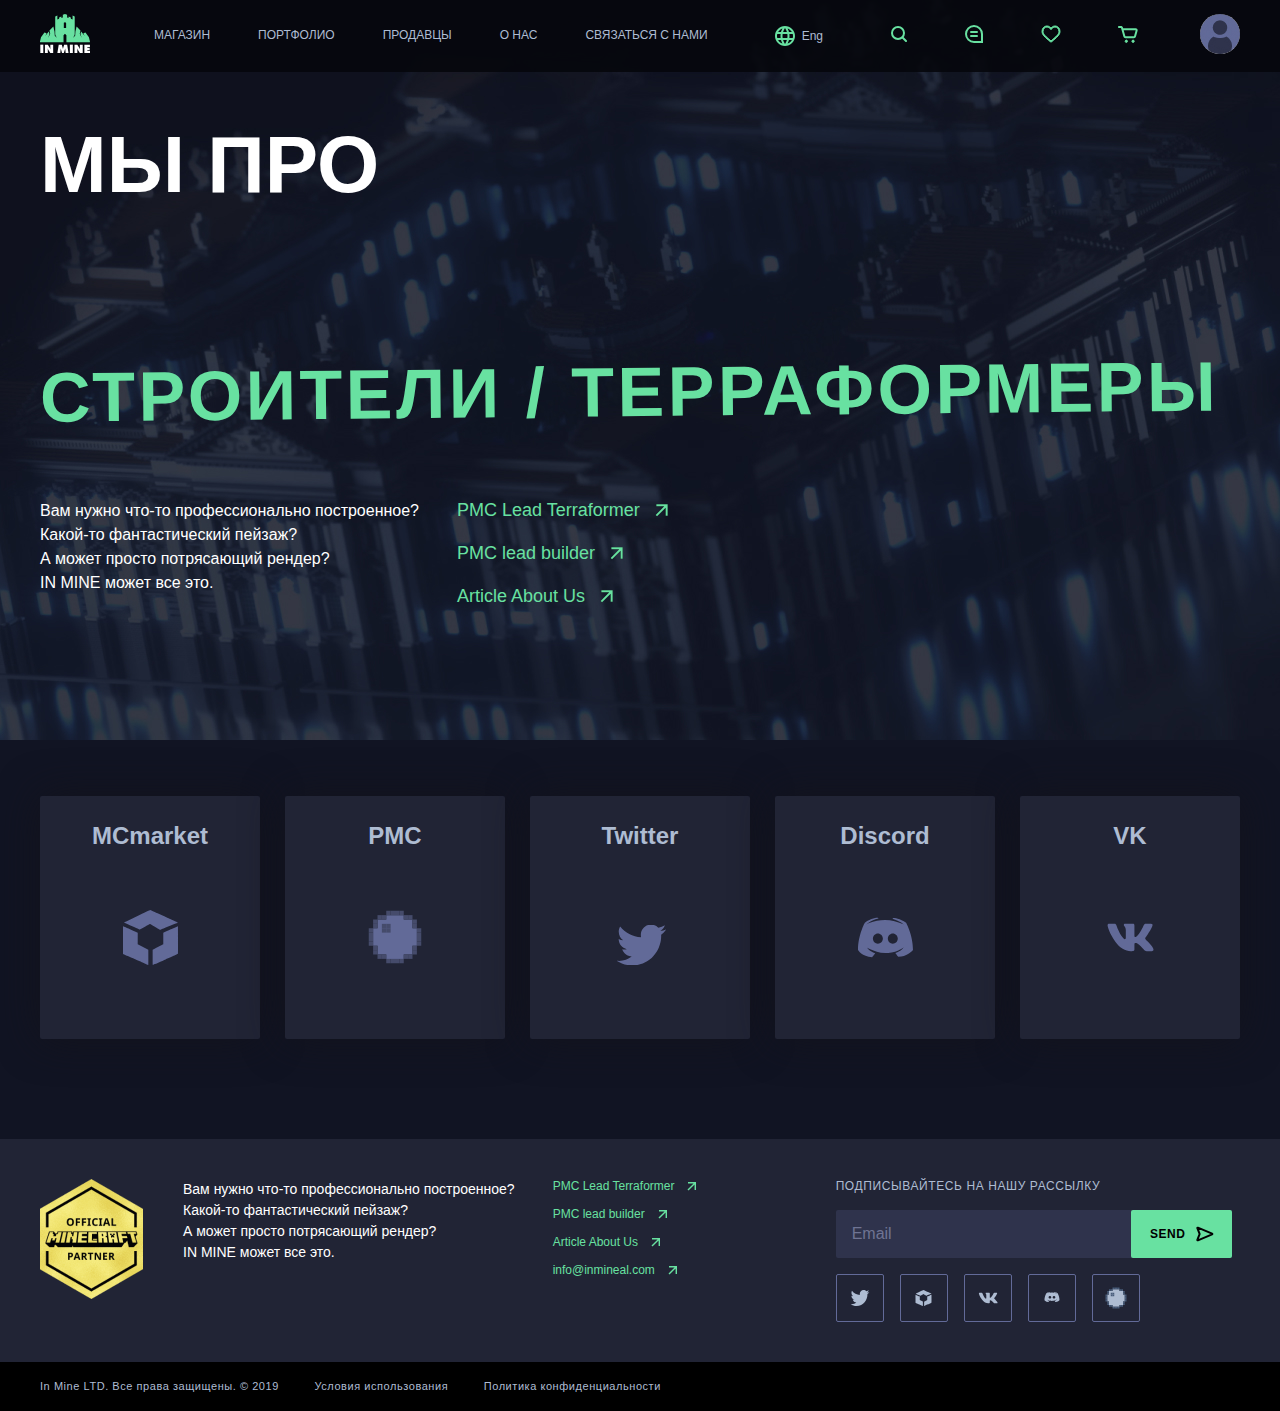
==== about-us.html @ 99c76f7d "end profect" ====
<!DOCTYPE html>
<html lang="en">

<head>
  <meta charset="UTF-8">
  <meta name="viewport" content="width=device-width, initial-scale=1.0">
  <title>InMine</title>
  <link rel="stylesheet" href="css/libs.min.css">
  <link rel="stylesheet" href="css/style.min.css">
</head>

<body>
  <div class="wrapper">
    <div class="content">
      <header class="header header-about-us">
        <div class="header__inner">
          <div class="header__top-wrapper">
            <div class="container">
              <div class="header__inner-top">
                <div class="header__logo">
                  <a class="header__logo-link" href="index.html">
                    <img src="images/icons/header-logo-top.svg" alt="">
                  </a>
                </div>
                <div class="menu-btn">
                  <div class="menu-btn__row"></div>
                  <div class="menu-btn__row"></div>
                  <div class="menu-btn__row"></div>
                </div>
                <nav class="header__menu">
                  <ul class="header__menu-list">
                    <li class="header__menu-item">
                      <a class="header__menu-link" href="store.html">Магазин</a>
                    </li>
                    <li class="header__menu-item">
                      <a class="header__menu-link" href="portfolio.html">Портфолио</a>
                    </li>
                    <li class="header__menu-item">
                      <a class="header__menu-link" href="sellers.html">Продавцы</a>
                    </li>
                    <li class="header__menu-item">
                      <a class="header__menu-link" href="about-us.html">О нас</a>
                    </li>
                    <li class="header__menu-item">
                      <a class="header__menu-link" href="contact.html">Связаться с нами</a>
                    </li>
                  </ul>
                </nav>
                <div class="header__lang">
                  <button><img src="images/icons/header-language.svg" alt=""></button>
                  <span>Eng</span>
                </div>
                <div class="header__top-icons">
                  <ul class="header__icons-list">
                    <li><a href="page-404.html"><img src="images/icons/loupe.svg" alt=""></a></li>
                    <li><a href="page-404.html"><img src="images/icons/comments.svg" alt=""></a></li>
                    <li><a href="page-404.html"><img src="images/icons/like.svg" alt=""></a></li>
                    <li><a href="page-404.html"><img src="images/icons/basket.svg" alt=""></a></li>
                  </ul>
                </div>
                <div class="header__top-user">
                  <a class="header__user-link" href="product.html">
                    <img src="images/content/user.jpg" alt="">
                  </a>
                </div>
              </div>
            </div>
          </div>
          <div class="about-us__main">
            <div class="container">
              <div class="about-us__main-title">
                мы про
              </div>
              <div class="about-us__main-subtitle">
                строители / терраформеры
              </div>
              <div class="about-box">
                <p class="header__top-questions">
                  Вам нужно что-то профессионально построенное?<br>
                  Какой-то фантастический пейзаж?<br>
                  А может просто потрясающий рендер?<br>
                  IN MINE может все это.
                </p>
                <ul class="header__top-links">
                  <li>
                    <a href="product.html">PMC Lead Terraformer</a>
                  </li>
                  <li>
                    <a href="product.html">PMC lead builder</a>
                  </li>
                  <li>
                    <a href="product.html">Article About Us</a>
                  </li>
                </ul>
              </div>
            </div>
          </div>
        </div>
      </header>
      <section class="about-us">
        <div class="container">
          <div class="about-us__social">
            <div class="about-us__social-item">
              <a href="page-404.html" class="about-us__social-title">
                MCmarket
              </a>
              <a href="page-404.html" class="about-us__social-img">
                <svg width="55" height="55" viewBox="0 0 48 48" fill="none" xmlns="http://www.w3.org/2000/svg">
                  <path fill-rule="evenodd" clip-rule="evenodd"
                    d="M12.217 5.39798C5.99402 8.36406 0.885807 10.838 0.865569 10.8957C0.845331 10.9534 1.03514 11.0791 1.28733 11.175C1.53953 11.2708 2.87547 11.8597 4.2562 12.4835C5.63681 13.1075 8.27528 14.2958 10.1194 15.1243C11.9636 15.9529 13.6847 16.7269 13.9441 16.8445C14.2034 16.962 14.4639 17.0582 14.523 17.0582C14.5822 17.0582 15.9596 16.3329 17.5841 15.4464C19.2087 14.5599 20.9419 13.6197 21.4359 13.3572C21.9299 13.0945 22.6193 12.7192 22.968 12.5232C23.3167 12.3271 23.6454 12.1667 23.6986 12.1667C23.7518 12.1667 24.2479 12.4421 24.801 12.7788C25.7285 13.3432 30.471 16.1974 31.745 16.9578C32.4142 17.3573 32.5209 17.3604 33.3186 17.0025C34.042 16.6781 44.527 12.4096 46.5536 11.6145C47.2945 11.3239 47.9002 11.0604 47.8996 11.0291C47.899 10.9979 47.5353 10.8071 47.0914 10.6053C46.6474 10.4035 45.2873 9.7834 44.0688 9.22736C42.8504 8.67132 41.2607 7.94726 40.5362 7.61839C38.6416 6.75828 37.3402 6.16515 30.1993 2.90762C26.6876 1.30559 23.7507 -0.00283928 23.6729 4.62725e-06C23.5951 0.00284854 18.44 2.432 12.217 5.39798ZM0.000488281 26.2799V38.3455L0.988434 38.7805C1.53186 39.0197 2.97331 39.652 4.19177 40.1856C5.41024 40.7192 6.94604 41.3958 7.60467 41.689C8.2633 41.9822 9.36801 42.4679 10.0596 42.7683C10.7511 43.0688 12.1522 43.6834 13.1731 44.1343C14.194 44.5853 15.6489 45.2247 16.4064 45.5554C17.1638 45.8859 18.7233 46.5713 19.8721 47.0782C21.0209 47.5852 22.0047 48 22.0585 48C22.1123 48 22.1424 45.0021 22.1254 41.338L22.0945 34.6759L17.466 32.2778L12.8376 29.8797L12.8556 24.8134L12.8737 19.7471L11.3768 19.1013C10.5535 18.746 8.37108 17.8006 6.52692 17.0002C1.66706 14.891 0.0923373 14.2143 0.0435987 14.2143C0.019888 14.2143 0.000488281 19.6438 0.000488281 26.2799ZM45.5657 15.2476C44.2485 15.8144 42.5503 16.5528 41.792 16.8885C41.0338 17.2241 39.9829 17.6774 39.4569 17.8956C38.9308 18.1139 37.746 18.6231 36.8239 19.0273L35.1474 19.762V24.8416V29.9213L34.1894 30.4111C32.9168 31.0619 26.8855 34.1986 26.3167 34.5055L25.8685 34.7474L25.8677 41.3737C25.8671 45.0182 25.9114 48 25.966 48C26.0206 48 26.8694 47.648 27.852 47.2178C30.6455 45.995 35.9936 43.6397 37.1832 43.1085C37.7759 42.8436 38.4765 42.5373 38.7399 42.4276C39.1834 42.2431 41.1662 41.3704 43.7695 40.2141C44.3622 39.9508 45.5397 39.4356 46.3861 39.0692C47.2327 38.7028 47.947 38.3483 47.9738 38.2816C48.0005 38.2147 48.0085 32.7729 47.9916 26.1886L47.9607 14.2172L45.5657 15.2476Z"
                    fill="#626A98" />
                </svg>
              </a>
            </div>
            <div class="about-us__social-item">
              <a href="page-404.html" class="about-us__social-title">
                PMC
              </a>
              <a href="page-404.html" class="about-us__social-img">
                <svg width="54" height="54" viewBox="0 0 54 54" fill="none" xmlns="http://www.w3.org/2000/svg">
                  <path
                    d="M9.50049 18.2502V9.50024H18.2505V5.12524H35.7505V9.50024H44.5005V18.2502H48.8755V35.7502H44.5005V44.5002H35.7505V48.8752H18.2505V44.5002H9.50049V35.7502H5.12549V18.2502H9.50049Z"
                    fill="#626A98" />
                  <rect x="0.75" y="18.2502" width="4.375" height="4.375" fill="#454B6B" />
                  <rect x="0.75" y="22.6248" width="4.375" height="4.375" fill="#454B6B" />
                  <rect x="5.12549" y="9.49976" width="4.375" height="4.375" fill="#454B6B" />
                  <rect x="9.49951" y="5.12524" width="4.375" height="4.375" fill="#454B6B" />
                  <rect x="13.875" y="5.12524" width="4.375" height="4.375" fill="#454B6B" />
                  <rect x="35.7495" y="5.12524" width="4.375" height="4.375" fill="#454B6B" />
                  <rect x="40.125" y="5.12524" width="4.375" height="4.375" fill="#454B6B" />
                  <rect x="18.2505" y="0.75" width="4.375" height="4.375" fill="#454B6B" />
                  <rect x="22.6245" y="0.75" width="4.375" height="4.375" fill="#454B6B" />
                  <rect x="27" y="0.75" width="4.375" height="4.375" fill="#454B6B" />
                  <rect x="31.3755" y="0.75" width="4.375" height="4.375" fill="#454B6B" />
                  <rect x="5.12549" y="13.875" width="4.375" height="4.375" fill="#454B6B" />
                  <rect x="13.875" y="13.875" width="4.375" height="4.375" fill="#454B6B" />
                  <rect x="18.2505" y="13.875" width="4.375" height="4.375" fill="#454B6B" />
                  <rect x="13.875" y="18.2502" width="4.375" height="4.375" fill="#454B6B" />
                  <rect x="18.2505" y="18.2502" width="4.375" height="4.375" fill="#454B6B" />
                  <rect x="0.75" y="27" width="4.375" height="4.375" fill="#454B6B" />
                  <rect x="0.75" y="31.3752" width="4.375" height="4.375" fill="#454B6B" />
                  <rect width="4.375" height="4.375" transform="matrix(-1 0 0 1 53.25 18.2502)" fill="#454B6B" />
                  <rect width="4.375" height="4.375" transform="matrix(-1 0 0 1 53.25 22.6248)" fill="#454B6B" />
                  <rect width="4.375" height="4.375" transform="matrix(-1 0 0 1 48.8745 9.49976)" fill="#454B6B" />
                  <rect width="4.375" height="4.375" transform="matrix(-1 0 0 1 48.8745 13.875)" fill="#454B6B" />
                  <rect width="4.375" height="4.375" transform="matrix(1 0 0 -1 5.12549 44.5002)" fill="#454B6B" />
                  <rect width="4.375" height="4.375" transform="matrix(1 0 0 -1 9.49951 48.8748)" fill="#454B6B" />
                  <rect width="4.375" height="4.375" transform="matrix(1 0 0 -1 13.875 48.8748)" fill="#454B6B" />
                  <rect width="4.375" height="4.375" transform="matrix(1 0 0 -1 35.7495 48.8748)" fill="#454B6B" />
                  <rect width="4.375" height="4.375" transform="matrix(1 0 0 -1 40.125 48.8748)" fill="#454B6B" />
                  <rect width="4.375" height="4.375" transform="matrix(1 0 0 -1 18.2505 53.25)" fill="#454B6B" />
                  <rect width="4.375" height="4.375" transform="matrix(1 0 0 -1 22.6245 53.25)" fill="#454B6B" />
                  <rect width="4.375" height="4.375" transform="matrix(1 0 0 -1 27 53.25)" fill="#454B6B" />
                  <rect width="4.375" height="4.375" transform="matrix(1 0 0 -1 31.3755 53.25)" fill="#454B6B" />
                  <rect width="4.375" height="4.375" transform="matrix(1 0 0 -1 5.12549 40.125)" fill="#454B6B" />
                  <rect x="48.8745" y="44.5002" width="4.375" height="4.375" transform="rotate(-180 48.8745 44.5002)"
                    fill="#454B6B" />
                  <rect x="48.8745" y="40.125" width="4.375" height="4.375" transform="rotate(-180 48.8745 40.125)"
                    fill="#454B6B" />
                  <rect width="4.375" height="4.375" transform="matrix(-1 0 0 1 53.25 27)" fill="#454B6B" />
                  <rect width="4.375" height="4.375" transform="matrix(-1 0 0 1 53.25 31.3752)" fill="#454B6B" />
                </svg>
              </a>
            </div>
            <div class="about-us__social-item">
              <a href="page-404.html" class="about-us__social-title">
                Twitter
              </a>
              <a href="page-404.html" class="about-us__social-img">
                <svg width="70" height="70" viewBox="0 0 72 72" fill="none" xmlns="http://www.w3.org/2000/svg">
                  <path
                    d="M63 19.9693C61.1229 20.8125 59.1088 21.3844 56.9927 21.6397C59.1534 20.3279 60.8074 18.2472 61.5913 15.7754C59.5645 16.9903 57.3272 17.8724 54.9434 18.3506C53.0345 16.286 50.3192 15 47.3076 15C41.5297 15 36.845 19.7496 36.845 25.6042C36.845 26.4345 36.9374 27.2455 37.1159 28.021C28.422 27.5783 20.7129 23.3554 15.5533 16.9385C14.6514 18.5024 14.1383 20.3246 14.1383 22.2698C14.1383 25.9499 15.9868 29.1971 18.7913 31.0969C17.0767 31.0387 15.4641 30.5605 14.0523 29.7657V29.8982C14.0523 35.0355 17.6599 39.323 22.4434 40.2988C21.567 40.5379 20.6428 40.6704 19.6868 40.6704C19.0112 40.6704 18.3578 40.6025 17.7173 40.4733C19.0493 44.6898 22.9119 47.756 27.4884 47.84C23.9094 50.6833 19.3968 52.3732 14.4953 52.3732C13.6508 52.3732 12.819 52.3215 12 52.2278C16.6306 55.2423 22.128 57 28.0365 57C47.2822 57 57.8022 40.8384 57.8022 26.8223L57.7672 25.4492C59.8227 23.9628 61.6009 22.0953 63 19.9693Z"
                    fill="#242635" />
                  <mask id="mask0" mask-type="alpha" maskUnits="userSpaceOnUse" x="12" y="15" width="51" height="42">
                    <path
                      d="M63 19.9693C61.1229 20.8125 59.1088 21.3844 56.9927 21.6397C59.1534 20.3279 60.8074 18.2472 61.5913 15.7754C59.5645 16.9903 57.3272 17.8724 54.9434 18.3506C53.0345 16.286 50.3192 15 47.3076 15C41.5297 15 36.845 19.7496 36.845 25.6042C36.845 26.4345 36.9374 27.2455 37.1159 28.021C28.422 27.5783 20.7129 23.3554 15.5533 16.9385C14.6514 18.5024 14.1383 20.3246 14.1383 22.2698C14.1383 25.9499 15.9868 29.1971 18.7913 31.0969C17.0767 31.0387 15.4641 30.5605 14.0523 29.7657V29.8982C14.0523 35.0355 17.6599 39.323 22.4434 40.2988C21.567 40.5379 20.6428 40.6704 19.6868 40.6704C19.0112 40.6704 18.3578 40.6025 17.7173 40.4733C19.0493 44.6898 22.9119 47.756 27.4884 47.84C23.9094 50.6833 19.3968 52.3732 14.4953 52.3732C13.6508 52.3732 12.819 52.3215 12 52.2278C16.6306 55.2423 22.128 57 28.0365 57C47.2822 57 57.8022 40.8384 57.8022 26.8223L57.7672 25.4492C59.8227 23.9628 61.6009 22.0953 63 19.9693Z"
                      fill="white" />
                  </mask>
                  <g mask="url(#mask0)">
                    <rect x="-54" y="-54" width="180" height="180" fill="#626A98" />
                  </g>
                </svg>
              </a>
            </div>
            <div class="about-us__social-item">
              <a href="page-404.html" class="about-us__social-title">
                Discord
              </a>
              <a href="page-404.html" class="about-us__social-img">
                <svg width="55" height="55" viewBox="0 0 42 30" fill="none" xmlns="http://www.w3.org/2000/svg">
                  <path fill-rule="evenodd" clip-rule="evenodd"
                    d="M15.2782 0.00145769C15.2782 0.00145769 10.4397 -0.188709 5.21961 3.77505C5.21961 3.77505 -0.000488281 13.1169 -0.000488281 24.6338C-0.000488281 24.6338 2.89292 29.8039 10.827 30C10.827 30 11.9861 28.4163 13.1566 27.0227C8.69968 25.6321 6.96534 22.851 6.96534 22.851L8.45476 23.6414C8.74244 23.7632 9.03123 23.8871 9.3221 24.012L9.32289 24.0123C13.437 25.7778 17.9656 27.7212 25.6358 26.4225L25.7559 26.3947C27.4503 26.0031 29.1474 25.6108 30.8417 24.8329C31.1524 24.6691 31.483 24.5054 31.8309 24.3331C32.7452 23.8803 33.7793 23.3682 34.8827 22.643C34.8827 22.643 33.1456 25.4242 28.5036 26.8147C29.4605 28.1994 30.8046 29.7861 30.8046 29.7861C37.3078 29.64 40.5531 26.1427 41.609 25.0049C41.8418 24.754 41.9681 24.6178 41.9995 24.6576C41.9995 13.1585 36.7481 3.79881 36.7481 3.79881C32.0548 0.218363 27.6692 0.0579122 26.8404 0.0549387L26.3107 0.598692C32.3054 2.38149 35.2074 5.16563 35.2074 5.16563C26.5101 0.696748 17.1151 0.441214 8.51171 3.97115C7.15899 4.57433 6.38438 4.96952 6.38438 4.96952C6.38438 4.96952 9.28064 1.99225 15.6683 0.402586L15.2782 0.00145769ZM26.8575 0.0400826L26.9515 0.00442738H26.8917L26.8575 0.0400826ZM30.3775 15.8476C30.3775 18.0356 28.6774 19.8094 26.5803 19.8094C24.4832 19.8094 22.7832 18.0356 22.7832 15.8476C22.7832 13.6596 24.4832 11.8858 26.5803 11.8858C28.6774 11.8858 30.3775 13.6596 30.3775 15.8476ZM15.1897 19.8094C17.2868 19.8094 18.9868 18.0356 18.9868 15.8476C18.9868 13.6596 17.2868 11.8858 15.1897 11.8858C13.0926 11.8858 11.3926 13.6596 11.3926 15.8476C11.3926 18.0356 13.0926 19.8094 15.1897 19.8094Z"
                    fill="#626A98" />
                </svg>
              </a>
            </div>
            <div class="about-us__social-item">
              <a href="page-404.html" class="about-us__social-title">
                VK
              </a>
              <a href="page-404.html" class="about-us__social-img">
                <svg width="55" height="55" viewBox="0 0 60 60" fill="none" xmlns="http://www.w3.org/2000/svg">
                  <path
                    d="M53.948 17.1376C54.298 15.9751 53.948 15.1226 52.293 15.1226H46.8105C45.4155 15.1226 44.778 15.8601 44.428 16.6701C44.428 16.6701 41.6405 23.4676 37.6905 27.8751C36.4155 29.1576 35.833 29.5626 35.138 29.5626C34.7905 29.5626 34.2855 29.1576 34.2855 27.9951V17.1376C34.2855 15.7426 33.883 15.1226 32.7205 15.1226H24.1055C23.2355 15.1226 22.7105 15.7676 22.7105 16.3826C22.7105 17.7026 24.6855 18.0076 24.888 21.7276V29.7976C24.888 31.5651 24.5705 31.8876 23.8705 31.8876C22.013 31.8876 17.493 25.0651 14.8105 17.2551C14.288 15.7376 13.7605 15.1251 12.3605 15.1251H6.88049C5.31299 15.1251 5.00049 15.8626 5.00049 16.6726C5.00049 18.1276 6.85799 25.3276 13.653 34.8501C18.183 41.3526 24.5605 44.8776 30.3705 44.8776C33.853 44.8776 34.283 44.0951 34.283 42.7451V37.8301C34.283 36.2651 34.6155 35.9501 35.718 35.9501C36.528 35.9501 37.923 36.3601 41.1755 39.4926C44.8905 43.2076 45.5055 44.8751 47.593 44.8751H53.073C54.638 44.8751 55.4205 44.0926 54.9705 42.5476C54.478 41.0101 52.703 38.7726 50.348 36.1251C49.068 34.6151 47.1555 32.9901 46.573 32.1776C45.7605 31.1301 45.9955 30.6676 46.573 29.7376C46.5755 29.7401 53.253 20.3351 53.948 17.1376Z"
                    fill="#626A98" />
                </svg>
              </a>
            </div>
          </div>
        </div>
      </section>


    </div>

    <footer class="footer">
      <div class="footer__top">
        <div class="container">
          <div class="footer__top-inner">
            <div class="footer__top-info">
              <a class="content-logo" href="product.html">
                <img src="images/header-content-logo.png" alt="">
              </a>
              <p class="header__top-questions">
                Вам нужно что-то профессионально построенное?<br>
                Какой-то фантастический пейзаж?<br>
                А может просто потрясающий рендер?<br>
                IN MINE может все это.
              </p>
              <ul class="header__top-links">
                <li>
                  <a href="page-404.html">PMC Lead Terraformer</a>
                </li>
                <li>
                  <a href="page-404.html">PMC lead builder</a>
                </li>
                <li>
                  <a href="page-404.html">Article About Us</a>
                </li>
                <li>
                  <a class="footer__mail" href="mailto:info@inmineal.com">info@inmineal.com</a>
                </li>
              </ul>
              <div class="header__form">
                <h3 class="header__form-title">
                  подписывайтесь на нашу рассылку
                </h3>
                <form>
                  <input type="text" placeholder="Email">
                  <button type="submit">send</button>
                </form>
                <ul class="social">
                  <a href="product.html">
                    <li><svg width="20" height="16" viewBox="0 0 20 16" fill="none" xmlns="http://www.w3.org/2000/svg">
                        <path
                          d="M19.3334 1.89305C18.6464 2.21429 17.9092 2.43216 17.1346 2.52942C17.9255 2.02968 18.5309 1.23702 18.8178 0.295398C18.076 0.758193 17.2571 1.09424 16.3846 1.27641C15.6859 0.489895 14.6921 0 13.5898 0C11.475 0 9.76033 1.80937 9.76033 4.03969C9.76033 4.35601 9.79415 4.66496 9.85949 4.96039C6.67742 4.79174 3.85579 3.18301 1.96732 0.738495C1.6372 1.33425 1.44941 2.02842 1.44941 2.76943C1.44941 4.1714 2.12595 5.40841 3.15244 6.13213C2.52488 6.10999 1.93465 5.92782 1.41793 5.62502V5.67549C1.41793 7.63256 2.73836 9.2659 4.48918 9.63764C4.1684 9.72873 3.83014 9.7792 3.4802 9.7792C3.23293 9.7792 2.9938 9.75335 2.75934 9.70411C3.2469 11.3104 4.66066 12.4785 6.33569 12.5105C5.02576 13.5937 3.37406 14.2374 1.58007 14.2374C1.27098 14.2374 0.966513 14.2177 0.666748 14.182C2.3616 15.3304 4.37373 16 6.53633 16C13.5805 16 17.431 9.84321 17.431 4.50374L17.4181 3.98063C18.1705 3.41439 18.8213 2.70297 19.3334 1.89305Z"
                          fill="#AEBCD2" />
                      </svg>
                    </li>
                  </a>
                  <a href="product.html">
                    <li>
                      <svg width="17" height="16" viewBox="0 0 17 16" fill="none" xmlns="http://www.w3.org/2000/svg">
                        <path fill-rule="evenodd" clip-rule="evenodd"
                          d="M4.58316 1.79933C2.50883 2.78802 0.806093 3.61268 0.799347 3.6319C0.792601 3.65113 0.855869 3.69303 0.939934 3.72499C1.024 3.75692 1.46931 3.95323 1.92956 4.16118C2.38976 4.36916 3.26925 4.76526 3.88397 5.04142C4.49869 5.31762 5.07238 5.57562 5.15884 5.61483C5.2453 5.654 5.33212 5.68608 5.35184 5.68608C5.37156 5.68608 5.83068 5.44431 6.3722 5.14881C6.91371 4.85331 7.49147 4.53991 7.65613 4.45239C7.82079 4.36484 8.05059 4.23974 8.16683 4.17441C8.28306 4.10904 8.39264 4.05557 8.41036 4.05557C8.42808 4.05557 8.59346 4.14737 8.77783 4.25961C9.08699 4.44773 10.6678 5.39915 11.0925 5.6526C11.3156 5.78577 11.3511 5.78679 11.617 5.6675C11.8581 5.55936 15.3532 4.13653 16.0287 3.87151C16.2756 3.77463 16.4775 3.68681 16.4773 3.67638C16.4771 3.66596 16.3559 3.60237 16.2079 3.5351C16.06 3.46783 15.6066 3.26113 15.2004 3.07579C14.7943 2.89044 14.2644 2.64909 14.0229 2.53946C13.3914 2.25276 12.9575 2.05505 10.5773 0.969207C9.40669 0.435196 8.42772 -0.000946428 8.40178 1.54242e-06C8.37587 0.000949513 6.65748 0.810668 4.58316 1.79933ZM0.510986 8.75997V12.7818L0.840301 12.9268C1.02144 13.0066 1.50193 13.2173 1.90808 13.3952C2.31424 13.5731 2.82617 13.7986 3.04572 13.8963C3.26526 13.9941 3.63349 14.156 3.86401 14.2561C4.09453 14.3563 4.56156 14.5611 4.90185 14.7114C5.24215 14.8618 5.72714 15.0749 5.97961 15.1851C6.23209 15.2953 6.75193 15.5238 7.13485 15.6927C7.51777 15.8617 7.84573 16 7.86366 16C7.88158 16 7.89164 15.0007 7.88597 13.7793L7.87567 11.5586L6.33284 10.7593L4.79001 9.95991L4.79604 8.27112L4.80206 6.58237L4.3031 6.3671C4.02867 6.24868 3.30118 5.93354 2.68646 5.66674C1.06651 4.96365 0.541603 4.73811 0.525356 4.73811C0.517453 4.73811 0.510986 6.54794 0.510986 8.75997ZM15.6994 5.08253C15.2603 5.27148 14.6943 5.51761 14.4415 5.62951C14.1887 5.74137 13.8385 5.89247 13.6631 5.9652C13.4878 6.03797 13.0928 6.20769 12.7855 6.34242L12.2266 6.58734V8.28052V9.97375L11.9073 10.137C11.4831 10.354 9.47267 11.3995 9.28306 11.5018L9.13365 11.5825L9.13338 13.7912C9.13318 15.0061 9.14795 16 9.16615 16C9.18435 16 9.46728 15.8827 9.79484 15.7393C10.726 15.3317 12.5087 14.5466 12.9052 14.3695C13.1028 14.2812 13.3363 14.1791 13.4241 14.1425C13.5719 14.081 14.2329 13.7901 15.1006 13.4047C15.2982 13.3169 15.6907 13.1452 15.9729 13.0231C16.255 12.9009 16.4931 12.7828 16.5021 12.7605C16.511 12.7382 16.5137 10.9243 16.508 8.72952L16.4977 4.73906L15.6994 5.08253Z"
                          fill="#AEBCD2" />
                      </svg>
                    </li>
                  </a>
                  <a href="product.html">
                    <li>
                      <svg width="20" height="12" viewBox="0 0 20 12" fill="none" xmlns="http://www.w3.org/2000/svg">
                        <path
                          d="M19.1142 1.38897C19.2446 0.972233 19.1142 0.666626 18.4975 0.666626H16.4546C15.9348 0.666626 15.6973 0.931008 15.5668 1.22138C15.5668 1.22138 14.5282 3.65817 13.0563 5.23818C12.5813 5.69794 12.3642 5.84312 12.1052 5.84312C11.9758 5.84312 11.7876 5.69794 11.7876 5.2812V1.38897C11.7876 0.888886 11.6376 0.666626 11.2044 0.666626H7.99434C7.67016 0.666626 7.47454 0.897848 7.47454 1.11831C7.47454 1.59151 8.21046 1.70085 8.28591 3.03441V5.92737C8.28591 6.56098 8.1676 6.6766 7.90677 6.6766C7.21464 6.6766 5.53041 4.23084 4.53086 1.43109C4.33617 0.887093 4.13961 0.667523 3.61795 0.667523H1.57601C0.991931 0.667523 0.875488 0.931904 0.875488 1.22228C0.875488 1.74387 1.56762 4.32495 4.09956 7.7386C5.78751 10.0696 8.16388 11.3333 10.3288 11.3333C11.6264 11.3333 11.7866 11.0528 11.7866 10.5688V8.80688C11.7866 8.24586 11.9105 8.13293 12.3214 8.13293C12.6232 8.13293 13.143 8.27991 14.3549 9.40286C15.7392 10.7346 15.9683 11.3324 16.7462 11.3324H18.7881C19.3713 11.3324 19.6628 11.0519 19.4952 10.498C19.3117 9.94686 18.6503 9.14475 17.7727 8.19567C17.2958 7.65436 16.5832 7.07182 16.3661 6.78056C16.0634 6.40505 16.1509 6.23925 16.3661 5.90586C16.367 5.90675 18.8552 2.53522 19.1142 1.38897Z"
                          fill="#AEBCD2" />
                      </svg>
                    </li>
                  </a>
                  <a href="product.html">
                    <li>
                      <svg width="16" height="12" viewBox="0 0 16 12" fill="none" xmlns="http://www.w3.org/2000/svg">
                        <path fill-rule="evenodd" clip-rule="evenodd"
                          d="M5.95667 0.000485895C5.95667 0.000485895 4.22864 -0.0629029 2.36432 1.25835C2.36432 1.25835 0.5 4.3723 0.5 8.21126C0.5 8.21126 1.53336 9.93463 4.36697 10C4.36697 10 4.78092 9.47209 5.19894 9.00758C3.6072 8.54405 2.9878 7.61699 2.9878 7.61699L3.51973 7.88045C3.62253 7.92109 3.72572 7.96242 3.82966 8.00405L3.82978 8.0041C5.2991 8.5926 6.91646 9.24039 9.65582 8.80751L9.69873 8.79825C10.3039 8.66769 10.91 8.53692 11.5151 8.27762C11.626 8.22307 11.744 8.16853 11.8681 8.11115L11.8683 8.11104C12.1949 7.9601 12.5642 7.7894 12.9583 7.54766C12.9583 7.54766 12.3379 8.47472 10.68 8.93825C11.0218 9.39979 11.5018 9.92869 11.5018 9.92869C13.8244 9.88 14.9834 8.71423 15.3605 8.33495C15.4437 8.25134 15.4888 8.20595 15.5 8.21918C15.5 4.38617 13.6245 1.26627 13.6245 1.26627C11.9483 0.0727876 10.382 0.0193041 10.086 0.0183129L9.89687 0.199564C12.0378 0.793831 13.0742 1.72188 13.0742 1.72188C9.96806 0.232249 6.61269 0.147071 3.54007 1.32372C3.05696 1.52478 2.78031 1.65651 2.78031 1.65651C2.78031 1.65651 3.81469 0.664082 6.09601 0.134195L5.95667 0.000485895ZM10.0921 0.0133609L10.1257 0.00147579H10.1044L10.0921 0.0133609ZM11.3493 5.28263C11.3493 6.01197 10.7422 6.60322 9.99319 6.60322C9.24423 6.60322 8.63708 6.01197 8.63708 5.28263C8.63708 4.55328 9.24423 3.96204 9.99319 3.96204C10.7422 3.96204 11.3493 4.55328 11.3493 5.28263ZM5.92498 6.60322C6.67394 6.60322 7.2811 6.01197 7.2811 5.28263C7.2811 4.55328 6.67394 3.96204 5.92498 3.96204C5.17602 3.96204 4.56887 4.55328 4.56887 5.28263C4.56887 6.01197 5.17602 6.60322 5.92498 6.60322Z"
                          fill="#AEBCD2" />
                      </svg>
                    </li>
                  </a>
                  <a href="product.html">
                    <li>
                      <svg width="22" height="22" viewBox="0 0 22 22" fill="none" xmlns="http://www.w3.org/2000/svg">
                        <path
                          d="M4 7.50024V4.00024H7.5V2.25024H14.5V4.00024H18V7.50024H19.75V14.5002H18V18.0002H14.5V19.7502H7.5V18.0002H4V14.5002H2.25V7.50024H4Z"
                          fill="#AEBCD2" />
                        <rect x="0.5" y="7.50024" width="1.75" height="1.75" fill="#495D7B" />
                        <rect x="0.5" y="9.24976" width="1.75" height="1.75" fill="#495D7B" />
                        <rect x="2.25" y="3.99976" width="1.75" height="1.75" fill="#495D7B" />
                        <rect x="4" y="2.25024" width="1.75" height="1.75" fill="#495D7B" />
                        <rect x="5.75" y="2.25024" width="1.75" height="1.75" fill="#495D7B" />
                        <rect x="14.5" y="2.25024" width="1.75" height="1.75" fill="#495D7B" />
                        <rect x="16.25" y="2.25024" width="1.75" height="1.75" fill="#495D7B" />
                        <rect x="7.5" y="0.5" width="1.75" height="1.75" fill="#495D7B" />
                        <rect x="9.25" y="0.5" width="1.75" height="1.75" fill="#495D7B" />
                        <rect x="11" y="0.5" width="1.75" height="1.75" fill="#495D7B" />
                        <rect x="12.75" y="0.5" width="1.75" height="1.75" fill="#495D7B" />
                        <rect x="2.25" y="5.75" width="1.75" height="1.75" fill="#495D7B" />
                        <rect x="5.75" y="5.75" width="1.75" height="1.75" fill="#495D7B" />
                        <rect x="7.5" y="5.75" width="1.75" height="1.75" fill="#495D7B" />
                        <rect x="5.75" y="7.50024" width="1.75" height="1.75" fill="#495D7B" />
                        <rect x="7.5" y="7.50024" width="1.75" height="1.75" fill="#495D7B" />
                        <rect x="0.5" y="11" width="1.75" height="1.75" fill="#495D7B" />
                        <rect x="0.5" y="12.7502" width="1.75" height="1.75" fill="#495D7B" />
                        <rect width="1.75" height="1.75" transform="matrix(-1 0 0 1 21.5 7.50024)" fill="#495D7B" />
                        <rect width="1.75" height="1.75" transform="matrix(-1 0 0 1 21.5 9.24976)" fill="#495D7B" />
                        <rect width="1.75" height="1.75" transform="matrix(-1 0 0 1 19.75 3.99976)" fill="#495D7B" />
                        <rect width="1.75" height="1.75" transform="matrix(-1 0 0 1 19.75 5.75)" fill="#495D7B" />
                        <rect width="1.75" height="1.75" transform="matrix(1 0 0 -1 2.25 18.0002)" fill="#495D7B" />
                        <rect width="1.75" height="1.75" transform="matrix(1 0 0 -1 4 19.7498)" fill="#495D7B" />
                        <rect width="1.75" height="1.75" transform="matrix(1 0 0 -1 5.75 19.7498)" fill="#495D7B" />
                        <rect width="1.75" height="1.75" transform="matrix(1 0 0 -1 14.5 19.7498)" fill="#495D7B" />
                        <rect width="1.75" height="1.75" transform="matrix(1 0 0 -1 16.25 19.7498)" fill="#495D7B" />
                        <rect width="1.75" height="1.75" transform="matrix(1 0 0 -1 7.5 21.5)" fill="#495D7B" />
                        <rect width="1.75" height="1.75" transform="matrix(1 0 0 -1 9.25 21.5)" fill="#495D7B" />
                        <rect width="1.75" height="1.75" transform="matrix(1 0 0 -1 11 21.5)" fill="#495D7B" />
                        <rect width="1.75" height="1.75" transform="matrix(1 0 0 -1 12.75 21.5)" fill="#495D7B" />
                        <rect width="1.75" height="1.75" transform="matrix(1 0 0 -1 2.25 16.25)" fill="#495D7B" />
                        <rect x="19.75" y="18.0002" width="1.75" height="1.75" transform="rotate(-180 19.75 18.0002)"
                          fill="#495D7B" />
                        <rect x="19.75" y="16.25" width="1.75" height="1.75" transform="rotate(-180 19.75 16.25)"
                          fill="#495D7B" />
                        <rect width="1.75" height="1.75" transform="matrix(-1 0 0 1 21.5 11)" fill="#495D7B" />
                        <rect width="1.75" height="1.75" transform="matrix(-1 0 0 1 21.5 12.7502)" fill="#495D7B" />
                      </svg>
                    </li>
                  </a>
                </ul>
              </div>
            </div>
          </div>
        </div>
      </div>
      <div class="footer__bottom">
        <div class="container">
          <div class="footer__bottom-inner">
            <div class="footer__copy">
              In Mine LTD. Все права защищены. © 2019
            </div>
            <div class="header__bottom-links">
              <a href="page-404.html">Условия использования</a>
              <a href="page-404.html">Политика конфиденциальности</a>
            </div>
          </div>
        </div>
      </div>
    </footer>
  </div>




  <script src="https://ajax.googleapis.com/ajax/libs/jquery/3.5.1/jquery.min.js"></script>
  <script src="js/libs.min.js"></script>
  <script src="js/main.js"></script>
</body>

</html>
---- css/libs.min.css ----
@charset "UTF-8";/*! normalize.css v8.0.1 | MIT License | github.com/necolas/normalize.css */.fancybox-content,.mfp-image-holder .mfp-content,img.mfp-img,legend{max-width:100%}progress,sub,sup{vertical-align:baseline}.irs,.slick-slider{-khtml-user-select:none;-webkit-touch-callout:none;-moz-user-select:none;-ms-user-select:none}.fancybox-container,.fancybox-thumbs,.fancybox-thumbs__list a,.mfp-arrow,.slick-slider{-webkit-tap-highlight-color:transparent}.fancybox-container,.mfp-wrap{-webkit-backface-visibility:hidden}.mfp-arrow:after,.mfp-arrow:before,.mfp-container:before,.mfp-figure:after,.slick-track:after,.slick-track:before{content:''}html{line-height:1.15;-webkit-text-size-adjust:100%}body{margin:0}details,main{display:block}h1{font-size:2em;margin:.67em 0}hr{box-sizing:content-box;height:0;overflow:visible}code,kbd,pre,samp{font-family:monospace,monospace;font-size:1em}a{background-color:transparent}abbr[title]{border-bottom:none;text-decoration:underline;text-decoration:underline dotted}b,strong{font-weight:bolder}small{font-size:80%}sub,sup{font-size:75%;line-height:0;position:relative}sub{bottom:-.25em}sup{top:-.5em}img{border-style:none}button,input,optgroup,select,textarea{font-family:inherit;font-size:100%;line-height:1.15;margin:0}button,input{overflow:visible}button,select{text-transform:none}[type=button],[type=reset],[type=submit],button{-webkit-appearance:button}[type=button]::-moz-focus-inner,[type=reset]::-moz-focus-inner,[type=submit]::-moz-focus-inner,button::-moz-focus-inner{border-style:none;padding:0}[type=button]:-moz-focusring,[type=reset]:-moz-focusring,[type=submit]:-moz-focusring,button:-moz-focusring{outline:ButtonText dotted 1px}fieldset{padding:.35em .75em .625em}legend{box-sizing:border-box;color:inherit;display:table;padding:0;white-space:normal}.fancybox-content,.fancybox-share__button svg,.fancybox-slide::before,.jq-number,.jq-selectbox,.mfp-container:before,.mfp-content{vertical-align:middle}textarea{overflow:auto}[type=checkbox],[type=radio]{box-sizing:border-box;padding:0}[type=number]::-webkit-inner-spin-button,[type=number]::-webkit-outer-spin-button{height:auto}[type=search]{-webkit-appearance:textfield;outline-offset:-2px}[type=search]::-webkit-search-decoration{-webkit-appearance:none}::-webkit-file-upload-button{-webkit-appearance:button;font:inherit}summary{display:list-item}[hidden],template{display:none}.slick-list,.slick-slider,.slick-track{position:relative;display:block}.slick-slider{box-sizing:border-box;-webkit-user-select:none;user-select:none;-ms-touch-action:pan-y;touch-action:pan-y}.slick-list{overflow:hidden;margin:0;padding:0}.slick-list:focus{outline:0}.slick-list.dragging{cursor:pointer;cursor:hand}.slick-slider .slick-list,.slick-slider .slick-track{-webkit-transform:translate3d(0,0,0);-moz-transform:translate3d(0,0,0);-ms-transform:translate3d(0,0,0);-o-transform:translate3d(0,0,0);transform:translate3d(0,0,0)}.slick-track{top:0;left:0;margin-left:auto;margin-right:auto}.mfp-bg,.mfp-wrap{position:fixed;top:0;width:100%;left:0}.slick-track:after,.slick-track:before{display:table}.slick-track:after{clear:both}.slick-loading .slick-track{visibility:hidden}.slick-slide{display:none;float:left;height:100%;min-height:1px}[dir=rtl] .slick-slide{float:right}.slick-slide img{display:block}.slick-slide.slick-loading img{display:none}.slick-slide.dragging img{pointer-events:none}.slick-initialized .slick-slide{display:block}.slick-loading .slick-slide{visibility:hidden}.slick-vertical .slick-slide{display:block;height:auto;border:1px solid transparent}.slick-arrow.slick-hidden{display:none}.mfp-bg{height:100%;z-index:1042;overflow:hidden;background:#0b0b0b;opacity:.8}.mfp-wrap{height:100%;z-index:1043;outline:0!important}.mfp-container{text-align:center;position:absolute;width:100%;height:100%;left:0;top:0;padding:0 8px;box-sizing:border-box}.mfp-container:before{display:inline-block;height:100%}.mfp-align-top .mfp-container:before{display:none}.mfp-content{position:relative;display:inline-block;margin:0 auto;text-align:left;z-index:1045}.mfp-ajax-holder .mfp-content,.mfp-inline-holder .mfp-content{width:100%;cursor:auto}.mfp-ajax-cur{cursor:progress}.mfp-zoom-out-cur,.mfp-zoom-out-cur .mfp-image-holder .mfp-close{cursor:-moz-zoom-out;cursor:-webkit-zoom-out;cursor:zoom-out}.mfp-zoom{cursor:pointer;cursor:-webkit-zoom-in;cursor:-moz-zoom-in;cursor:zoom-in}.mfp-auto-cursor .mfp-content{cursor:auto}.mfp-arrow,.mfp-close,.mfp-counter,.mfp-preloader{-webkit-user-select:none;-moz-user-select:none;user-select:none}.mfp-loading.mfp-figure{display:none}.mfp-hide{display:none!important}.mfp-preloader{color:#CCC;position:absolute;top:50%;width:auto;text-align:center;margin-top:-.8em;left:8px;right:8px;z-index:1044}.mfp-preloader a{color:#CCC}.mfp-close,.mfp-preloader a:hover{color:#FFF}.mfp-s-error .mfp-content,.mfp-s-ready .mfp-preloader{display:none}button.mfp-arrow,button.mfp-close{overflow:visible;cursor:pointer;background:0 0;border:0;-webkit-appearance:none;display:block;outline:0;padding:0;z-index:1046;box-shadow:none;touch-action:manipulation}button::-moz-focus-inner{padding:0;border:0}.mfp-close{width:44px;height:44px;line-height:44px;position:absolute;right:0;top:0;text-decoration:none;text-align:center;opacity:.65;padding:0 0 18px 10px;font-style:normal;font-size:28px;font-family:Arial,Baskerville,monospace}.mfp-close:focus,.mfp-close:hover{opacity:1}.mfp-close:active{top:1px}.mfp-close-btn-in .mfp-close{color:#333}.mfp-iframe-holder .mfp-close,.mfp-image-holder .mfp-close{color:#FFF;right:-6px;text-align:right;padding-right:6px;width:100%}.mfp-counter{position:absolute;top:0;right:0;color:#CCC;font-size:12px;line-height:18px;white-space:nowrap}.mfp-arrow{position:absolute;opacity:.65;margin:-55px 0 0;top:50%;padding:0;width:90px;height:110px}.mfp-arrow:active{margin-top:-54px}.mfp-arrow:focus,.mfp-arrow:hover{opacity:1}.mfp-arrow:after,.mfp-arrow:before{display:block;width:0;height:0;position:absolute;left:0;top:0;margin-top:35px;margin-left:35px;border:inset transparent}.mfp-arrow:after{border-top-width:13px;border-bottom-width:13px;top:8px}.mfp-arrow:before{border-top-width:21px;border-bottom-width:21px;opacity:.7}.mfp-arrow-left{left:0}.mfp-arrow-left:after{border-right:17px solid #FFF;margin-left:31px}.mfp-arrow-left:before{margin-left:25px;border-right:27px solid #3F3F3F}.mfp-arrow-right{right:0}.mfp-arrow-right:after{border-left:17px solid #FFF;margin-left:39px}.mfp-arrow-right:before{border-left:27px solid #3F3F3F}.mfp-iframe-holder{padding-top:40px;padding-bottom:40px}.mfp-iframe-holder .mfp-content{line-height:0;width:100%;max-width:900px}.mfp-iframe-holder .mfp-close{top:-40px}.mfp-iframe-scaler{width:100%;height:0;overflow:hidden;padding-top:56.25%}.mfp-iframe-scaler iframe{position:absolute;display:block;top:0;left:0;width:100%;height:100%;box-shadow:0 0 8px rgba(0,0,0,.6);background:#000}.mfp-figure:after,img.mfp-img{width:auto;height:auto;display:block}img.mfp-img{line-height:0;box-sizing:border-box;padding:40px 0;margin:0 auto}.mfp-figure{line-height:0}.mfp-figure:after{position:absolute;left:0;top:40px;bottom:40px;right:0;z-index:-1;box-shadow:0 0 8px rgba(0,0,0,.6);background:#444}.mfp-figure small{color:#BDBDBD;display:block;font-size:12px;line-height:14px}.mfp-figure figure{margin:0}.mfp-bottom-bar{margin-top:-36px;position:absolute;top:100%;left:0;width:100%;cursor:auto}.mfp-title{text-align:left;line-height:18px;color:#F3F3F3;word-wrap:break-word;padding-right:36px}.mfp-gallery .mfp-image-holder .mfp-figure{cursor:pointer}@media screen and (max-width:800px) and (orientation:landscape),screen and (max-height:300px){.mfp-img-mobile .mfp-image-holder{padding-left:0;padding-right:0}.mfp-img-mobile img.mfp-img{padding:0}.mfp-img-mobile .mfp-figure:after{top:0;bottom:0}.mfp-img-mobile .mfp-figure small{display:inline;margin-left:5px}.mfp-img-mobile .mfp-bottom-bar{background:rgba(0,0,0,.6);bottom:0;margin:0;top:auto;padding:3px 5px;position:fixed;box-sizing:border-box}.mfp-img-mobile .mfp-bottom-bar:empty{padding:0}.mfp-img-mobile .mfp-counter{right:5px;top:3px}.mfp-img-mobile .mfp-close{top:0;right:0;width:35px;height:35px;line-height:35px;background:rgba(0,0,0,.6);position:fixed;text-align:center;padding:0}}@media all and (max-width:900px){.mfp-arrow{-webkit-transform:scale(.75);transform:scale(.75)}.mfp-arrow-left{-webkit-transform-origin:0;transform-origin:0}.mfp-arrow-right{-webkit-transform-origin:100%;transform-origin:100%}.mfp-container{padding-left:6px;padding-right:6px}}.jq-ry-container{position:relative;padding:0 5px;line-height:0;display:block;cursor:pointer;-webkit-box-sizing:content-box;-moz-box-sizing:content-box;box-sizing:content-box;direction:ltr}.jq-ry-container[readonly=readonly]{cursor:default}.jq-ry-container>.jq-ry-group-wrapper{position:relative;width:100%}.jq-ry-container>.jq-ry-group-wrapper>.jq-ry-group{position:relative;line-height:0;z-index:10;white-space:nowrap}.jq-ry-container>.jq-ry-group-wrapper>.jq-ry-group>svg{display:inline-block}.irs,.irs-bar,.irs-line{display:block}.jq-ry-container>.jq-ry-group-wrapper>.jq-ry-group.jq-ry-normal-group{width:100%}.jq-ry-container>.jq-ry-group-wrapper>.jq-ry-group.jq-ry-rated-group{width:0;z-index:11;position:absolute;top:0;left:0;overflow:hidden}.fancybox-content,.irs,.irs-line{position:relative}.irs{-webkit-user-select:none;user-select:none;font-size:12px;font-family:Arial,sans-serif}.irs-line{overflow:hidden;outline:0!important}.irs-bar,.irs-shadow{position:absolute;width:0;left:0}.irs-shadow{display:none}.irs-from,.irs-handle,.irs-max,.irs-min,.irs-single,.irs-to{display:block;cursor:default;position:absolute}.irs-handle{box-sizing:border-box;z-index:1}.irs-handle.type_last{z-index:2}.irs-min{left:0}.irs-max{right:0}.irs-from,.irs-single,.irs-to{top:0;left:0;white-space:nowrap}.irs-grid{position:absolute;display:none;bottom:0;left:0;width:100%;height:20px}.irs-with-grid .irs-grid{display:block}.irs-grid-pol{position:absolute;top:0;left:0;width:1px;height:8px;background:#000}.irs-grid-pol.small{height:4px}.irs-grid-text{position:absolute;bottom:0;left:0;white-space:nowrap;text-align:center;font-size:9px;line-height:9px;padding:0 3px;color:#000}.irs-disable-mask{position:absolute;display:block;top:0;left:-1%;width:102%;height:100%;cursor:default;background:rgba(0,0,0,0);z-index:2}.lt-ie9 .irs-disable-mask{background:#000;filter:alpha(opacity=0);cursor:not-allowed}.irs-disabled{opacity:.4}.irs-hidden-input{position:absolute!important;display:block!important;top:0!important;left:0!important;width:0!important;height:0!important;font-size:0!important;line-height:0!important;padding:0!important;margin:0!important;overflow:hidden;outline:0!important;z-index:-9999!important;background:0 0!important;border-style:solid!important;border-color:transparent!important}.irs--flat{height:40px}.irs--flat.irs-with-grid{height:60px}.irs--flat .irs-line{top:25px;height:12px;background-color:#e1e4e9;border-radius:4px}.irs--flat .irs-bar{top:25px;height:12px;background-color:#ed5565}.irs--flat .irs-bar--single{border-radius:4px 0 0 4px}.irs--flat .irs-shadow{height:1px;bottom:16px;background-color:#e1e4e9}.irs--flat .irs-handle{top:22px;width:16px;height:18px;background-color:transparent}.irs--flat .irs-handle>i:first-child{position:absolute;display:block;top:0;left:50%;width:2px;height:100%;margin-left:-1px;background-color:#da4453}.irs--flat .irs-handle.state_hover>i:first-child,.irs--flat .irs-handle:hover>i:first-child{background-color:#a43540}.irs--flat .irs-max,.irs--flat .irs-min{top:0;padding:1px 3px;color:#999;font-size:10px;line-height:1.333;text-shadow:none;background-color:#e1e4e9;border-radius:4px}.irs--flat .irs-from,.irs--flat .irs-single,.irs--flat .irs-to{color:#fff;font-size:10px;line-height:1.333;text-shadow:none;padding:1px 5px;background-color:#ed5565;border-radius:4px}.irs--flat .irs-from:before,.irs--flat .irs-single:before,.irs--flat .irs-to:before{position:absolute;display:block;content:"";bottom:-6px;left:50%;width:0;height:0;margin-left:-3px;overflow:hidden;border:3px solid transparent;border-top-color:#ed5565}.irs--big,.irs--modern,.irs--modern.irs-with-grid{height:55px}.irs--flat .irs-grid-pol{background-color:#e1e4e9}.irs--flat .irs-grid-text{color:#999}.irs--big.irs-with-grid{height:70px}.irs--big .irs-line{top:33px;height:12px;background-color:#fff;background:linear-gradient(to bottom,#ddd -50%,#fff 150%);border:1px solid #ccc;border-radius:12px}.irs--big .irs-bar{top:33px;height:12px;background-color:#92bce0;border:1px solid #428bca;background:linear-gradient(to bottom,#fff 0,#428bca 30%,#b9d4ec 100%);box-shadow:inset 0 0 1px 1px rgba(255,255,255,.5)}.irs--big .irs-bar--single{border-radius:12px 0 0 12px}.irs--big .irs-shadow{height:1px;bottom:16px;background-color:rgba(66,139,202,.5)}.irs--big .irs-handle{top:25px;width:30px;height:30px;border:1px solid rgba(0,0,0,.3);background-color:#cbcfd5;background:linear-gradient(to bottom,#fff 0,#B4B9BE 30%,#fff 100%);box-shadow:1px 1px 2px rgba(0,0,0,.2),inset 0 0 3px 1px #fff;border-radius:30px}.irs--big .irs-handle.state_hover,.irs--big .irs-handle:hover{border-color:rgba(0,0,0,.45);background-color:#939ba7;background:linear-gradient(to bottom,#fff 0,#919BA5 30%,#fff 100%)}.irs--big .irs-max,.irs--big .irs-min{top:0;padding:1px 5px;color:#fff;text-shadow:none;background-color:#9f9f9f;border-radius:3px}.irs--big .irs-from,.irs--big .irs-single,.irs--big .irs-to{color:#fff;text-shadow:none;padding:1px 5px;background-color:#428bca;background:linear-gradient(to bottom,#428bca 0,#3071a9 100%);border-radius:3px}.irs--big .irs-grid-pol{background-color:#428bca}.irs--big .irs-grid-text{color:#428bca}.irs--modern .irs-line{top:25px;height:5px;background-color:#d1d6e0;background:linear-gradient(to bottom,#e0e4ea 0,#d1d6e0 100%);border:1px solid #a3adc1;border-bottom-width:0;border-radius:5px}.irs--modern .irs-bar{top:25px;height:5px;background:#20b426;background:linear-gradient(to bottom,#20b426 0,#18891d 100%)}.irs--modern .irs-bar--single{border-radius:5px 0 0 5px}.irs--modern .irs-shadow{height:1px;bottom:21px;background-color:rgba(209,214,224,.5)}.irs--modern .irs-handle{top:37px;width:12px;height:13px;border:1px solid #a3adc1;border-top-width:0;box-shadow:1px 1px 1px rgba(0,0,0,.1);border-radius:0 0 3px 3px}.irs--modern .irs-handle>i:nth-child(1){position:absolute;display:block;top:-4px;left:1px;width:6px;height:6px;border:1px solid #a3adc1;background:#fff;transform:rotate(45deg)}.irs--modern .irs-handle>i:nth-child(2){position:absolute;display:block;box-sizing:border-box;top:0;left:0;width:10px;height:12px;background:#e9e6e6;background:linear-gradient(to bottom,#fff 0,#e9e6e6 100%);border-radius:0 0 3px 3px}.irs--modern .irs-handle>i:nth-child(3){position:absolute;display:block;box-sizing:border-box;top:3px;left:3px;width:4px;height:5px;border-left:1px solid #a3adc1;border-right:1px solid #a3adc1}.irs--modern .irs-handle.state_hover,.irs--modern .irs-handle:hover{border-color:#7685a2;background:#c3c7cd;background:linear-gradient(to bottom,#fff 0,#919ba5 30%,#fff 100%)}.irs--modern .irs-handle.state_hover>i:nth-child(1),.irs--modern .irs-handle:hover>i:nth-child(1){border-color:#7685a2}.irs--modern .irs-handle.state_hover>i:nth-child(3),.irs--modern .irs-handle:hover>i:nth-child(3){border-color:#48536a}.irs--modern .irs-max,.irs--modern .irs-min{top:0;font-size:10px;line-height:1.333;text-shadow:none;padding:1px 5px;color:#fff;background-color:#d1d6e0;border-radius:5px}.irs--modern .irs-from,.irs--modern .irs-single,.irs--modern .irs-to{font-size:10px;line-height:1.333;text-shadow:none;padding:1px 5px;background-color:#20b426;color:#fff;border-radius:5px}.irs--modern .irs-from:before,.irs--modern .irs-single:before,.irs--modern .irs-to:before{position:absolute;display:block;content:"";bottom:-6px;left:50%;width:0;height:0;margin-left:-3px;overflow:hidden;border:3px solid transparent;border-top-color:#20b426}.irs--modern .irs-grid{height:25px}.irs--modern .irs-grid-pol{background-color:#dedede}.irs--modern .irs-grid-text{color:silver;font-size:13px}.irs--sharp{height:50px;font-size:12px;line-height:1}.irs--sharp.irs-with-grid{height:57px}.irs--sharp .irs-line{top:30px;height:2px;background-color:#000;border-radius:2px}.irs--sharp .irs-bar{top:30px;height:2px;background-color:#ee22fa}.irs--sharp .irs-bar--single{border-radius:2px 0 0 2px}.irs--sharp .irs-shadow{height:1px;bottom:21px;background-color:rgba(0,0,0,.5)}.irs--sharp .irs-handle{top:25px;width:10px;height:10px;background-color:#a804b2}.irs--sharp .irs-handle>i:first-child{position:absolute;display:block;top:100%;left:0;width:0;height:0;border:5px solid transparent;border-top-color:#a804b2}.irs--sharp .irs-handle.state_hover,.irs--sharp .irs-handle:hover{background-color:#000}.irs--sharp .irs-handle.state_hover>i:first-child,.irs--sharp .irs-handle:hover>i:first-child{border-top-color:#000}.irs--sharp .irs-max,.irs--sharp .irs-min{color:#fff;font-size:14px;line-height:1;top:0;padding:3px 4px;opacity:.4;background-color:#a804b2;border-radius:2px}.irs--sharp .irs-from,.irs--sharp .irs-single,.irs--sharp .irs-to{font-size:14px;line-height:1;text-shadow:none;padding:3px 4px;background-color:#a804b2;color:#fff;border-radius:2px}.irs--sharp .irs-from:before,.irs--sharp .irs-single:before,.irs--sharp .irs-to:before{position:absolute;display:block;content:"";bottom:-6px;left:50%;width:0;height:0;margin-left:-3px;overflow:hidden;border:3px solid transparent;border-top-color:#a804b2}.irs--sharp .irs-grid{height:25px}.irs--sharp .irs-grid-pol{background-color:#dedede}.irs--sharp .irs-grid-text{color:silver;font-size:13px}.irs--round{height:50px}.irs--round.irs-with-grid{height:65px}.irs--round .irs-line{top:36px;height:4px;background-color:#dee4ec;border-radius:4px}.irs--round .irs-bar{top:36px;height:4px;background-color:#006cfa}.irs--round .irs-bar--single{border-radius:4px 0 0 4px}.irs--round .irs-shadow{height:4px;bottom:21px;background-color:rgba(222,228,236,.5)}.irs--round .irs-handle{top:26px;width:24px;height:24px;border:4px solid #006cfa;background-color:#fff;border-radius:24px;box-shadow:0 1px 3px rgba(0,0,255,.3)}.irs--round .irs-handle.state_hover,.irs--round .irs-handle:hover{background-color:#f0f6ff}.irs--round .irs-max,.irs--round .irs-min{color:#333;font-size:14px;line-height:1;top:0;padding:3px 5px;background-color:rgba(0,0,0,.1);border-radius:4px}.irs--round .irs-from,.irs--round .irs-single,.irs--round .irs-to{font-size:14px;line-height:1;text-shadow:none;padding:3px 5px;background-color:#006cfa;color:#fff;border-radius:4px}.irs--round .irs-grid-pol,.irs--square .irs-line{background-color:#dedede}.irs--round .irs-from:before,.irs--round .irs-single:before,.irs--round .irs-to:before{position:absolute;display:block;content:"";bottom:-6px;left:50%;width:0;height:0;margin-left:-3px;overflow:hidden;border:3px solid transparent;border-top-color:#006cfa}.fancybox-slide::before,.fancybox-thumbs__list a::before,.jq-number__spin:after{content:''}.irs--round .irs-grid{height:25px}.irs--round .irs-grid-text{color:silver;font-size:13px}.irs--square{height:50px}.irs--square.irs-with-grid{height:60px}.irs--square .irs-line{top:31px;height:4px}.irs--square .irs-bar{top:31px;height:4px;background-color:#000}.irs--square .irs-shadow{height:2px;bottom:21px;background-color:#dedede}.irs--square .irs-handle{top:25px;width:16px;height:16px;border:3px solid #000;background-color:#fff;-webkit-transform:rotate(45deg);-ms-transform:rotate(45deg);transform:rotate(45deg)}.irs--square .irs-handle.state_hover,.irs--square .irs-handle:hover{background-color:#f0f6ff}.irs--square .irs-max,.irs--square .irs-min{color:#333;font-size:14px;line-height:1;top:0;padding:3px 5px;background-color:rgba(0,0,0,.1)}.irs--square .irs-from,.irs--square .irs-single,.irs--square .irs-to{font-size:14px;line-height:1;text-shadow:none;padding:3px 5px;background-color:#000;color:#fff}.irs--square .irs-grid{height:25px}.irs--square .irs-grid-pol{background-color:#dedede}.irs--square .irs-grid-text{color:silver;font-size:11px}body.compensate-for-scrollbar{overflow:hidden}.fancybox-outer,.fancybox-thumbs{-webkit-overflow-scrolling:touch}.fancybox-active{height:auto}.fancybox-is-hidden{left:-9999px;margin:0;position:absolute!important;top:-9999px;visibility:hidden}.fancybox-container{height:100%;left:0;outline:0;position:fixed;top:0;-ms-touch-action:manipulation;touch-action:manipulation;transform:translateZ(0);width:100%;z-index:99992}.fancybox-container *{box-sizing:border-box}.fancybox-bg,.fancybox-inner,.fancybox-outer,.fancybox-stage{bottom:0;left:0;position:absolute;right:0;top:0}.fancybox-outer{overflow-y:auto}.fancybox-bg{background:#1e1e1e;opacity:0;transition-duration:inherit;transition-property:opacity;transition-timing-function:cubic-bezier(.47,0,.74,.71)}.fancybox-is-open .fancybox-bg{opacity:.9;transition-timing-function:cubic-bezier(.22,.61,.36,1)}.fancybox-caption,.fancybox-infobar,.fancybox-navigation .fancybox-button,.fancybox-toolbar{direction:ltr;opacity:0;position:absolute;transition:opacity .25s ease,visibility 0s ease .25s;visibility:hidden;z-index:99997}.fancybox-show-caption .fancybox-caption,.fancybox-show-infobar .fancybox-infobar,.fancybox-show-nav .fancybox-navigation .fancybox-button,.fancybox-show-toolbar .fancybox-toolbar{opacity:1;transition:opacity .25s ease 0s,visibility 0s ease 0s;visibility:visible}.fancybox-slide,.fancybox-slide--image .fancybox-content{transition-property:transform,opacity;top:0;left:0;-webkit-backface-visibility:hidden}.fancybox-infobar{color:#ccc;font-size:13px;-webkit-font-smoothing:subpixel-antialiased;height:44px;left:0;line-height:44px;min-width:44px;mix-blend-mode:difference;padding:0 10px;pointer-events:none;top:0;-webkit-touch-callout:none;-webkit-user-select:none;-moz-user-select:none;-ms-user-select:none;user-select:none}.fancybox-toolbar{right:0;top:0}.fancybox-stage{direction:ltr;overflow:visible;transform:translateZ(0);z-index:99994}.fancybox-is-open .fancybox-stage{overflow:hidden}.fancybox-slide{display:none;height:100%;outline:0;overflow:auto;-webkit-overflow-scrolling:touch;padding:44px;position:absolute;text-align:center;white-space:normal;width:100%;z-index:99994}.fancybox-slide::before{display:inline-block;font-size:0;height:100%;width:0}.fancybox-is-sliding .fancybox-slide,.fancybox-slide--current,.fancybox-slide--next,.fancybox-slide--previous{display:block}.fancybox-slide--image{overflow:hidden;padding:44px 0}.fancybox-slide--image::before{display:none}.fancybox-slide--html{padding:6px}.fancybox-content{background:#fff;display:inline-block;margin:0;overflow:auto;-webkit-overflow-scrolling:touch;padding:44px;text-align:left}.fancybox-slide--image .fancybox-content{animation-timing-function:cubic-bezier(.5,0,.14,1);background:no-repeat;background-size:100% 100%;max-width:none;overflow:visible;padding:0;position:absolute;-ms-transform-origin:top left;transform-origin:top left;-webkit-user-select:none;-moz-user-select:none;-ms-user-select:none;user-select:none;z-index:99995}.fancybox-image,.fancybox-share__button,.fancybox-spaceball{-moz-user-select:none;-ms-user-select:none;-webkit-user-select:none}.fancybox-can-zoomOut .fancybox-content{cursor:zoom-out}.fancybox-can-zoomIn .fancybox-content{cursor:zoom-in}.fancybox-can-pan .fancybox-content,.fancybox-can-swipe .fancybox-content{cursor:-webkit-grab;cursor:grab}.fancybox-is-grabbing .fancybox-content{cursor:-webkit-grabbing;cursor:grabbing}.fancybox-container [data-selectable=true]{cursor:text}.fancybox-image,.fancybox-spaceball{background:0 0;border:0;height:100%;left:0;margin:0;max-height:none;max-width:none;padding:0;position:absolute;top:0;user-select:none;width:100%}.fancybox-spaceball{z-index:1}.fancybox-slide--iframe .fancybox-content,.fancybox-slide--map .fancybox-content,.fancybox-slide--pdf .fancybox-content,.fancybox-slide--video .fancybox-content{height:100%;overflow:visible;padding:0;width:100%}.fancybox-slide--video .fancybox-content{background:#000}.fancybox-slide--map .fancybox-content{background:#e5e3df}.fancybox-slide--iframe .fancybox-content{background:#fff}.fancybox-iframe,.fancybox-video{background:0 0;border:0;display:block;height:100%;margin:0;overflow:hidden;padding:0;width:100%}.fancybox-iframe{left:0;position:absolute;top:0}.fancybox-error{background:#fff;cursor:default;max-width:400px;padding:40px;width:100%}.fancybox-error p{color:#444;font-size:16px;line-height:20px;margin:0;padding:0}.fancybox-button{background:rgba(30,30,30,.6);border:0;border-radius:0;box-shadow:none;cursor:pointer;display:inline-block;height:44px;margin:0;padding:10px;position:relative;transition:color .2s;vertical-align:top;visibility:inherit;width:44px}.fancybox-button,.fancybox-button:link,.fancybox-button:visited{color:#ccc}.fancybox-button:hover{color:#fff}.fancybox-button:focus{outline:0}.fancybox-button.fancybox-focus{outline:dotted 1px}.fancybox-button[disabled],.fancybox-button[disabled]:hover{color:#888;cursor:default;outline:0}.fancybox-button div{height:100%}.fancybox-button svg{display:block;height:100%;overflow:visible;position:relative;width:100%}.fancybox-button--fsenter svg:nth-child(2),.fancybox-button--fsexit svg:nth-child(1),.fancybox-button--pause svg:nth-child(1),.fancybox-button--play svg:nth-child(2),.fancybox-is-scaling .fancybox-close-small,.fancybox-is-zoomable.fancybox-can-pan .fancybox-close-small,.fancybox-thumbs{display:none}.fancybox-button svg path{fill:currentColor;stroke-width:0}.fancybox-progress{background:#ff5268;height:2px;left:0;position:absolute;right:0;top:0;-ms-transform:scaleX(0);transform:scaleX(0);-ms-transform-origin:0;transform-origin:0;transition-property:transform;transition-timing-function:linear;z-index:99998}.fancybox-close-small{background:0 0;border:0;border-radius:0;color:#ccc;cursor:pointer;opacity:.8;padding:8px;position:absolute;right:-12px;top:-44px;z-index:401}.fancybox-close-small:hover{color:#fff;opacity:1}.fancybox-slide--html .fancybox-close-small{color:currentColor;padding:10px;right:0;top:0}.fancybox-slide--image.fancybox-is-scaling .fancybox-content{overflow:hidden}.fancybox-navigation .fancybox-button{background-clip:content-box;height:100px;opacity:0;position:absolute;top:calc(50% - 50px);width:70px}.fancybox-navigation .fancybox-button div{padding:7px}.fancybox-navigation .fancybox-button--arrow_left{left:0;left:env(safe-area-inset-left);padding:31px 26px 31px 6px}.fancybox-navigation .fancybox-button--arrow_right{padding:31px 6px 31px 26px;right:0;right:env(safe-area-inset-right)}.fancybox-caption{background:linear-gradient(to top,rgba(0,0,0,.85) 0,rgba(0,0,0,.3) 50%,rgba(0,0,0,.15) 65%,rgba(0,0,0,.075) 75.5%,rgba(0,0,0,.037) 82.85%,rgba(0,0,0,.019) 88%,rgba(0,0,0,0) 100%);bottom:0;color:#eee;font-size:14px;font-weight:400;left:0;line-height:1.5;padding:75px 44px 25px;pointer-events:none;right:0;text-align:center;z-index:99996}@supports (padding:max(0px)){.fancybox-caption{padding:75px max(44px,env(safe-area-inset-right)) max(25px,env(safe-area-inset-bottom)) max(44px,env(safe-area-inset-left))}}.fancybox-caption--separate{margin-top:-50px}.fancybox-caption__body{max-height:50vh;overflow:auto;pointer-events:all}.fancybox-caption a,.fancybox-caption a:link,.fancybox-caption a:visited{color:#ccc;text-decoration:none}.fancybox-caption a:hover{color:#fff;text-decoration:underline}.fancybox-loading{animation:fancybox-rotate 1s linear infinite;background:0 0;border:4px solid #888;border-bottom-color:#fff;border-radius:50%;height:50px;left:50%;margin:-25px 0 0 -25px;opacity:.7;padding:0;position:absolute;top:50%;width:50px;z-index:99999}@keyframes fancybox-rotate{100%{transform:rotate(360deg)}}.fancybox-animated{transition-timing-function:cubic-bezier(0,0,.25,1)}.fancybox-fx-slide.fancybox-slide--previous{opacity:0;transform:translate3d(-100%,0,0)}.fancybox-fx-slide.fancybox-slide--next{opacity:0;transform:translate3d(100%,0,0)}.fancybox-fx-slide.fancybox-slide--current{opacity:1;transform:translate3d(0,0,0)}.fancybox-fx-fade.fancybox-slide--next,.fancybox-fx-fade.fancybox-slide--previous{opacity:0;transition-timing-function:cubic-bezier(.19,1,.22,1)}.fancybox-fx-fade.fancybox-slide--current{opacity:1}.fancybox-fx-zoom-in-out.fancybox-slide--previous{opacity:0;transform:scale3d(1.5,1.5,1.5)}.fancybox-fx-zoom-in-out.fancybox-slide--next{opacity:0;transform:scale3d(.5,.5,.5)}.fancybox-fx-zoom-in-out.fancybox-slide--current{opacity:1;transform:scale3d(1,1,1)}.fancybox-fx-rotate.fancybox-slide--previous{opacity:0;-ms-transform:rotate(-360deg);transform:rotate(-360deg)}.fancybox-fx-rotate.fancybox-slide--next{opacity:0;-ms-transform:rotate(360deg);transform:rotate(360deg)}.fancybox-fx-rotate.fancybox-slide--current{opacity:1;-ms-transform:rotate(0);transform:rotate(0)}.fancybox-fx-circular.fancybox-slide--previous{opacity:0;transform:scale3d(0,0,0) translate3d(-100%,0,0)}.fancybox-fx-circular.fancybox-slide--next{opacity:0;transform:scale3d(0,0,0) translate3d(100%,0,0)}.fancybox-fx-circular.fancybox-slide--current{opacity:1;transform:scale3d(1,1,1) translate3d(0,0,0)}.fancybox-fx-tube.fancybox-slide--previous{transform:translate3d(-100%,0,0) scale(.1) skew(-10deg)}.fancybox-fx-tube.fancybox-slide--next{transform:translate3d(100%,0,0) scale(.1) skew(10deg)}.fancybox-fx-tube.fancybox-slide--current{transform:translate3d(0,0,0) scale(1)}@media all and (max-height:576px){.fancybox-slide{padding-left:6px;padding-right:6px}.fancybox-slide--image{padding:6px 0}.fancybox-close-small{right:-6px}.fancybox-slide--image .fancybox-close-small{background:#4e4e4e;color:#f2f4f6;height:36px;opacity:1;padding:6px;right:0;top:0;width:36px}.fancybox-caption{padding-left:12px;padding-right:12px}@supports (padding:max(0px)){.fancybox-caption{padding-left:max(12px,env(safe-area-inset-left));padding-right:max(12px,env(safe-area-inset-right))}}}.fancybox-share{background:#f4f4f4;border-radius:3px;max-width:90%;padding:30px;text-align:center}.fancybox-share h1{color:#222;font-size:35px;font-weight:700;margin:0 0 20px}.fancybox-share p{margin:0;padding:0}.fancybox-share__button{border:0;border-radius:3px;display:inline-block;font-size:14px;font-weight:700;line-height:40px;margin:0 5px 10px;min-width:130px;padding:0 15px;text-decoration:none;transition:all .2s;user-select:none;white-space:nowrap}.fancybox-share__button:link,.fancybox-share__button:visited{color:#fff}.fancybox-share__button:hover{text-decoration:none}.fancybox-share__button--fb{background:#3b5998}.fancybox-share__button--fb:hover{background:#344e86}.fancybox-share__button--pt{background:#bd081d}.fancybox-share__button--pt:hover{background:#aa0719}.fancybox-share__button--tw{background:#1da1f2}.fancybox-share__button--tw:hover{background:#0d95e8}.fancybox-share__button svg{height:25px;margin-right:7px;position:relative;top:-1px;width:25px}.fancybox-share__button svg path{fill:#fff}.fancybox-share__input{background:0 0;border:0;border-bottom:1px solid #d7d7d7;border-radius:0;color:#5d5b5b;font-size:14px;margin:10px 0 0;outline:0;padding:10px 15px;width:100%}.fancybox-thumbs{background:#ddd;bottom:0;margin:0;-ms-overflow-style:-ms-autohiding-scrollbar;padding:2px 2px 4px;position:absolute;right:0;top:0;width:212px;z-index:99995}.fancybox-thumbs-x{overflow-x:auto;overflow-y:hidden}.fancybox-show-thumbs .fancybox-thumbs{display:block}.fancybox-show-thumbs .fancybox-inner{right:212px}.fancybox-thumbs__list{font-size:0;height:100%;list-style:none;margin:0;overflow-x:hidden;overflow-y:auto;padding:0;position:absolute;position:relative;white-space:nowrap;width:100%}.fancybox-thumbs-x .fancybox-thumbs__list{overflow:hidden}.fancybox-thumbs-y .fancybox-thumbs__list::-webkit-scrollbar{width:7px}.fancybox-thumbs-y .fancybox-thumbs__list::-webkit-scrollbar-track{background:#fff;border-radius:10px;box-shadow:inset 0 0 6px rgba(0,0,0,.3)}.fancybox-thumbs-y .fancybox-thumbs__list::-webkit-scrollbar-thumb{background:#2a2a2a;border-radius:10px}.fancybox-thumbs__list a{-webkit-backface-visibility:hidden;backface-visibility:hidden;background-color:rgba(0,0,0,.1);background-position:center center;background-repeat:no-repeat;background-size:cover;cursor:pointer;float:left;height:75px;margin:2px;max-height:calc(100% - 8px);max-width:calc(50% - 4px);outline:0;overflow:hidden;padding:0;position:relative;width:100px}.fancybox-thumbs__list a::before{border:6px solid #ff5268;bottom:0;left:0;opacity:0;position:absolute;right:0;top:0;transition:all .2s cubic-bezier(.25,.46,.45,.94);z-index:99991}.fancybox-thumbs__list a:focus::before{opacity:.5}.fancybox-thumbs__list a.fancybox-thumbs-active::before{opacity:1}@media all and (max-width:576px){.fancybox-thumbs{width:110px}.fancybox-show-thumbs .fancybox-inner{right:110px}.fancybox-thumbs__list a{max-width:calc(100% - 10px)}}.jq-checkbox,.jq-radio{position:relative;display:inline-block;overflow:hidden;-webkit-user-select:none;-moz-user-select:none;-ms-user-select:none;user-select:none}.jq-checkbox input,.jq-radio input{position:absolute;z-index:-1;margin:0;padding:0;opacity:0}.jq-file{position:relative;display:inline-block;overflow:hidden}.jq-file input{position:absolute;top:0;right:0;height:auto;margin:0;padding:0;opacity:0;font-size:100px;line-height:1em;cursor:pointer}.jq-file__browse,.jq-file__name{font:14px/32px Arial,sans-serif;color:#333}.jq-file__name{overflow:hidden;white-space:nowrap;text-overflow:ellipsis}.jq-select-multiple,.jq-selectbox{position:relative;display:inline-block}.jq-select-multiple select,.jq-selectbox select{position:absolute;top:0;left:0;width:100%;height:100%;margin:0;padding:0;opacity:0}.jq-select-multiple li,.jq-selectbox li{-webkit-user-select:none;-moz-user-select:none;-ms-user-select:none;user-select:none;white-space:nowrap}.jq-number__spin,.jq-selectbox__select-text{-webkit-user-select:none;-moz-user-select:none;-ms-user-select:none}.jq-selectbox__select{position:relative}.jq-file__browse,.jq-selectbox__dropdown{position:absolute}.jq-selectbox__select-text{overflow:hidden;user-select:none;white-space:nowrap;text-overflow:ellipsis}.jq-selectbox__search input{-webkit-appearance:textfield}.jq-selectbox__search input::-webkit-search-cancel-button,.jq-selectbox__search input::-webkit-search-decoration{-webkit-appearance:none}.jq-selectbox__dropdown ul{position:relative;overflow:auto;overflow-x:hidden;list-style:none;-webkit-overflow-scrolling:touch}.jq-select-multiple ul{position:relative;overflow-x:hidden;-webkit-overflow-scrolling:touch}.jq-number__field input::-webkit-inner-spin-button,.jq-number__field input::-webkit-outer-spin-button{margin:0;-webkit-appearance:none}.jq-checkbox,.jq-radio{vertical-align:-4px;width:16px;height:16px;margin:0 4px 0 0;border:1px solid #C3C3C3;background:linear-gradient(#FFF,#E6E6E6);box-shadow:0 1px 1px rgba(0,0,0,.05),inset -1px -1px #FFF,inset 1px -1px #FFF;cursor:pointer}.jq-checkbox.focused,.jq-radio.focused{border:1px solid #08C}.jq-checkbox.disabled,.jq-radio.disabled{opacity:.55}.jq-checkbox{border-radius:3px}.jq-checkbox.checked .jq-checkbox__div{width:8px;height:4px;margin:3px 0 0 3px;border-bottom:2px solid #666;border-left:2px solid #666;-webkit-transform:rotate(-50deg);transform:rotate(-50deg)}.jq-radio{border-radius:50%}.jq-radio.checked .jq-radio__div{width:10px;height:10px;margin:3px 0 0 3px;border-radius:50%;background:#777;box-shadow:inset 1px 1px 1px rgba(0,0,0,.7)}.jq-file{width:270px;border-radius:4px;box-shadow:0 1px 2px rgba(0,0,0,.1)}.jq-file__name{box-sizing:border-box;width:100%;height:34px;padding:0 80px 0 10px;border:1px solid #CCC;border-bottom-color:#B3B3B3;border-radius:4px;background:#FFF;box-shadow:inset 1px 1px #F1F1F1}.jq-file__browse{top:1px;right:1px;padding:0 10px;border-left:1px solid #CCC;border-radius:0 4px 4px 0;background:linear-gradient(#FFF,#E6E6E6);box-shadow:inset 1px -1px #F1F1F1,inset -1px 0 #F1F1F1,0 1px 2px rgba(0,0,0,.1);text-shadow:1px 1px #FFF}.jq-file:hover .jq-file__browse{background:linear-gradient(#F6F6F6,#E6E6E6)}.jq-file:active .jq-file__browse{background:#F5F5F5;box-shadow:inset 1px 1px 3px #DDD}.jq-file.focused .jq-file__name{border:1px solid #5794BF}.jq-file.disabled,.jq-file.disabled .jq-file__browse,.jq-file.disabled .jq-file__name{border-color:#CCC;background:#F5F5F5;box-shadow:none;color:#888}.jq-number{display:inline-block;position:relative;padding:0 36px 0 0}.jq-number__field{width:100px;border:1px solid #CCC;border-bottom-color:#B3B3B3;border-radius:4px;box-shadow:inset 1px 1px #F1F1F1,0 1px 2px rgba(0,0,0,.1)}.jq-number__field:hover{border-color:#B3B3B3}.jq-number__field input{-moz-appearance:textfield;text-align:left;box-sizing:border-box;width:100%;padding:8px 9px;border:none;outline:0;background:0 0;font:14px Arial,sans-serif;color:#333}.jq-number__spin{position:absolute;top:0;right:0;width:32px;height:14px;border:1px solid #CCC;border-bottom-color:#B3B3B3;border-radius:4px;background:linear-gradient(#FFF,#E6E6E6);box-shadow:0 1px 2px rgba(0,0,0,.1);box-shadow:inset 1px -1px #F1F1F1,inset -1px 0 #F1F1F1,0 1px 2px rgba(0,0,0,.1);user-select:none;text-shadow:1px 1px #FFF;cursor:pointer}.jq-number__spin.minus:after,.jq-number__spin:after{border-right:5px solid transparent;border-left:5px solid transparent}.jq-number__spin.minus{top:auto;bottom:0}.jq-number__spin:hover{background:linear-gradient(#F6F6F6,#E6E6E6)}.jq-number__spin:active{background:#F5F5F5;box-shadow:inset 1px 1px 3px #DDD}.jq-number__spin:after{position:absolute;top:4px;left:11px;width:0;height:0;border-bottom:5px solid #999}.jq-number__spin.minus:after{top:5px;border-top:5px solid #999;border-bottom:none}.jq-number__spin.minus:hover:after{border-top-color:#000}.jq-number__spin.plus:hover:after{border-bottom-color:#000}.jq-number.focused .jq-number__field{border:1px solid #5794BF}.jq-number.disabled .jq-number__field,.jq-number.disabled .jq-number__spin{border-color:#CCC;background:#F5F5F5;box-shadow:none;color:#888}.jq-number.disabled .jq-number__spin:after{border-bottom-color:#AAA}.jq-number.disabled .jq-number__spin.minus:after{border-top-color:#AAA}.jq-selectbox{z-index:10;cursor:pointer}.jq-selectbox__select{height:32px;padding:0 45px 0 10px;border:1px solid #CCC;border-bottom-color:#B3B3B3;border-radius:4px;background:linear-gradient(#FFF,#E6E6E6);box-shadow:inset 1px -1px #F1F1F1,inset -1px 0 #F1F1F1,0 1px 2px rgba(0,0,0,.1);font:14px/32px Arial,sans-serif;color:#333;text-shadow:1px 1px #FFF}.jq-selectbox__select:hover{background:linear-gradient(#F6F6F6,#E6E6E6)}.jq-selectbox__select:active{background:#F5F5F5;box-shadow:inset 1px 1px 3px #DDD}.jq-selectbox.focused .jq-selectbox__select{border:1px solid #5794BF}.jq-selectbox.disabled .jq-selectbox__select{border-color:#CCC;background:#F5F5F5;box-shadow:none;color:#888}.jq-selectbox__select-text{display:block;width:100%}.jq-selectbox .placeholder{color:#888}.jq-selectbox__trigger{position:absolute;top:0;right:0;width:34px;height:100%;border-left:1px solid #CCC}.jq-selectbox__trigger-arrow{position:absolute;top:14px;right:12px;width:0;height:0;border-top:5px solid #999;border-right:5px solid transparent;border-left:5px solid transparent}.jq-selectbox:hover .jq-selectbox__trigger-arrow{border-top-color:#000}.jq-selectbox.disabled .jq-selectbox__trigger-arrow{border-top-color:#AAA}.jq-selectbox__dropdown{box-sizing:border-box;width:100%;margin:2px 0 0;padding:0;border:1px solid #CCC;border-radius:4px;background:#FFF;box-shadow:0 2px 10px rgba(0,0,0,.2);font:14px/18px Arial,sans-serif}.jq-selectbox__search{margin:5px}.jq-selectbox__search input{box-sizing:border-box;width:100%;margin:0;padding:5px 27px 6px 8px;border:1px solid #CCC;border-radius:3px;outline:0;background:url([data-uri]) 100% 50% no-repeat;box-shadow:inset 1px 1px #F1F1F1;color:#333}.jq-selectbox__not-found{margin:5px;padding:5px 8px 6px;background:#F0F0F0;font-size:13px}.jq-selectbox ul{margin:0;padding:0}.jq-selectbox li{min-height:18px;padding:5px 10px 6px;color:#231F20}.jq-selectbox li.selected{background-color:#A3ABB1;color:#FFF}.jq-selectbox li:hover{background-color:#08C;color:#FFF}.jq-selectbox li.disabled{color:#AAA}.jq-selectbox li.disabled:hover{background:0 0}.jq-selectbox li.optgroup{font-weight:700}.jq-selectbox li.optgroup:hover{background:0 0;color:#231F20;cursor:default}.jq-selectbox li.option{padding-left:25px}.jq-select-multiple{box-sizing:border-box;padding:1px;border:1px solid #CCC;border-bottom-color:#B3B3B3;border-radius:4px;background:#FFF;box-shadow:inset 1px 1px #F1F1F1,0 1px 2px rgba(0,0,0,.1);font:14px/18px Arial,sans-serif;color:#333;cursor:default}.jq-select-multiple.focused{border:1px solid #5794BF}.jq-select-multiple.disabled{border-color:#CCC;background:#F5F5F5;box-shadow:none;color:#888}.jq-select-multiple ul{margin:0;padding:0}.jq-select-multiple li{padding:3px 9px 4px;list-style:none}.jq-select-multiple li:first-child{border-radius:3px 3px 0 0}.jq-select-multiple li:last-child{border-radius:0 0 3px 3px}.jq-select-multiple li.selected{background:#08C;color:#FFF}.jq-select-multiple li.disabled{color:#AAA}.jq-select-multiple li.optgroup{font-weight:700}.jq-select-multiple li.option{padding-left:25px}.jq-select-multiple li.selected.disabled,.jq-select-multiple.disabled li.selected{background:#CCC;color:#FFF}input[type=email].styler,input[type=password].styler,input[type=search].styler,input[type=tel].styler,input[type=text].styler,input[type=url].styler,textarea.styler{padding:8px 9px;border:1px solid #CCC;border-bottom-color:#B3B3B3;border-radius:4px;box-shadow:inset 1px 1px #F1F1F1,0 1px 2px rgba(0,0,0,.1);font:14px Arial,sans-serif;color:#333}input[type=search].styler{-webkit-appearance:none;-moz-appearance:none;appearance:none}textarea.styler{overflow:auto}input[type=email].styler:hover,input[type=password].styler:hover,input[type=search].styler:hover,input[type=tel].styler:hover,input[type=text].styler:hover,input[type=url].styler:hover,textarea.styler:hover{border-color:#B3B3B3}input[type=email].styler:hover:focus,input[type=password].styler:hover:focus,input[type=search].styler:hover:focus,input[type=tel].styler:hover:focus,input[type=text].styler:hover:focus,input[type=url].styler:hover:focus,textarea.styler:hover:focus{border-color:#B3B3B3 #CCC #CCC;outline:0;box-shadow:inset 0 1px 2px rgba(0,0,0,.1)}button.styler,input[type=button].styler,input[type=submit].styler,input[type=reset].styler{overflow:visible;padding:8px 11px;border:1px solid #CCC;border-bottom-color:#B3B3B3;border-radius:4px;outline:0;background:linear-gradient(#FFF,#E6E6E6);box-shadow:inset 1px -1px #F1F1F1,inset -1px 0 #F1F1F1,0 1px 2px rgba(0,0,0,.1);font:14px Arial,sans-serif;color:#333;text-shadow:1px 1px #FFF;cursor:pointer}button.styler.styler::-moz-focus-inner,input[type=button].styler.styler::-moz-focus-inner,input[type=submit].styler.styler::-moz-focus-inner,input[type=reset].styler.styler::-moz-focus-inner{padding:0;border:0}button.styler:not([disabled]):hover,input[type=button].styler:not([disabled]):hover,input[type=submit].styler:not([disabled]):hover,input[type=reset].styler:hover,input[type=reset].styler:not([disabled]):hover{background:linear-gradient(#F6F6F6,#E6E6E6)}button.styler:active,input[type=button].styler:active,input[type=submit].styler:active,input[type=reset].styler:active{background:#F5F5F5;box-shadow:inset 1px 1px 3px #DDD}button.styler[disabled],input[type=button].styler[disabled],input[type=submit].styler[disabled]{border-color:#CCC;background:#F5F5F5;box-shadow:none;color:#888}/*!
 * animate.css - https://animate.style/
 * Version - 4.1.1
 * Licensed under the MIT license - http://opensource.org/licenses/MIT
 *
 * Copyright (c) 2020 Animate.css
 */:root{--animate-duration:1s;--animate-delay:1s;--animate-repeat:1}.animate__animated{-webkit-animation-duration:var(--animate-duration);animation-duration:var(--animate-duration);-webkit-animation-fill-mode:both;animation-fill-mode:both}.animate__animated.animate__infinite{-webkit-animation-iteration-count:infinite;animation-iteration-count:infinite}.animate__animated.animate__repeat-1{-webkit-animation-iteration-count:var(--animate-repeat);animation-iteration-count:var(--animate-repeat)}.animate__animated.animate__repeat-2{-webkit-animation-iteration-count:calc(var(--animate-repeat) * 2);animation-iteration-count:calc(var(--animate-repeat) * 2)}.animate__animated.animate__repeat-3{-webkit-animation-iteration-count:calc(var(--animate-repeat) * 3);animation-iteration-count:calc(var(--animate-repeat) * 3)}.animate__animated.animate__delay-1s{-webkit-animation-delay:var(--animate-delay);animation-delay:var(--animate-delay)}.animate__animated.animate__delay-2s{-webkit-animation-delay:calc(var(--animate-delay) * 2);animation-delay:calc(var(--animate-delay) * 2)}.animate__animated.animate__delay-3s{-webkit-animation-delay:calc(var(--animate-delay) * 3);animation-delay:calc(var(--animate-delay) * 3)}.animate__animated.animate__delay-4s{-webkit-animation-delay:calc(var(--animate-delay) * 4);animation-delay:calc(var(--animate-delay) * 4)}.animate__animated.animate__delay-5s{-webkit-animation-delay:calc(var(--animate-delay) * 5);animation-delay:calc(var(--animate-delay) * 5)}.animate__animated.animate__faster{-webkit-animation-duration:calc(var(--animate-duration)/ 2);animation-duration:calc(var(--animate-duration)/ 2)}.animate__animated.animate__fast{-webkit-animation-duration:calc(var(--animate-duration) * .8);animation-duration:calc(var(--animate-duration) * .8)}.animate__animated.animate__slow{-webkit-animation-duration:calc(var(--animate-duration) * 2);animation-duration:calc(var(--animate-duration) * 2)}.animate__animated.animate__slower{-webkit-animation-duration:calc(var(--animate-duration) * 3);animation-duration:calc(var(--animate-duration) * 3)}@media print,(prefers-reduced-motion:reduce){.animate__animated{-webkit-animation-duration:1ms!important;animation-duration:1ms!important;-webkit-transition-duration:1ms!important;transition-duration:1ms!important;-webkit-animation-iteration-count:1!important;animation-iteration-count:1!important}.animate__animated[class*=Out]{opacity:0}}@-webkit-keyframes bounce{20%,53%,from,to{-webkit-animation-timing-function:cubic-bezier(.215,.61,.355,1);animation-timing-function:cubic-bezier(.215,.61,.355,1);-webkit-transform:translate3d(0,0,0);transform:translate3d(0,0,0)}40%,43%{-webkit-animation-timing-function:cubic-bezier(.755,.05,.855,.06);animation-timing-function:cubic-bezier(.755,.05,.855,.06);-webkit-transform:translate3d(0,-30px,0) scaleY(1.1);transform:translate3d(0,-30px,0) scaleY(1.1)}70%{-webkit-animation-timing-function:cubic-bezier(.755,.05,.855,.06);animation-timing-function:cubic-bezier(.755,.05,.855,.06);-webkit-transform:translate3d(0,-15px,0) scaleY(1.05);transform:translate3d(0,-15px,0) scaleY(1.05)}80%{-webkit-transition-timing-function:cubic-bezier(.215,.61,.355,1);transition-timing-function:cubic-bezier(.215,.61,.355,1);-webkit-transform:translate3d(0,0,0) scaleY(.95);transform:translate3d(0,0,0) scaleY(.95)}90%{-webkit-transform:translate3d(0,-4px,0) scaleY(1.02);transform:translate3d(0,-4px,0) scaleY(1.02)}}@keyframes bounce{20%,53%,from,to{-webkit-animation-timing-function:cubic-bezier(.215,.61,.355,1);animation-timing-function:cubic-bezier(.215,.61,.355,1);-webkit-transform:translate3d(0,0,0);transform:translate3d(0,0,0)}40%,43%{-webkit-animation-timing-function:cubic-bezier(.755,.05,.855,.06);animation-timing-function:cubic-bezier(.755,.05,.855,.06);-webkit-transform:translate3d(0,-30px,0) scaleY(1.1);transform:translate3d(0,-30px,0) scaleY(1.1)}70%{-webkit-animation-timing-function:cubic-bezier(.755,.05,.855,.06);animation-timing-function:cubic-bezier(.755,.05,.855,.06);-webkit-transform:translate3d(0,-15px,0) scaleY(1.05);transform:translate3d(0,-15px,0) scaleY(1.05)}80%{-webkit-transition-timing-function:cubic-bezier(.215,.61,.355,1);transition-timing-function:cubic-bezier(.215,.61,.355,1);-webkit-transform:translate3d(0,0,0) scaleY(.95);transform:translate3d(0,0,0) scaleY(.95)}90%{-webkit-transform:translate3d(0,-4px,0) scaleY(1.02);transform:translate3d(0,-4px,0) scaleY(1.02)}}.animate__bounce{-webkit-animation-name:bounce;animation-name:bounce;-webkit-transform-origin:center bottom;transform-origin:center bottom}@-webkit-keyframes flash{50%,from,to{opacity:1}25%,75%{opacity:0}}@keyframes flash{50%,from,to{opacity:1}25%,75%{opacity:0}}.animate__flash{-webkit-animation-name:flash;animation-name:flash}@-webkit-keyframes pulse{from,to{-webkit-transform:scale3d(1,1,1);transform:scale3d(1,1,1)}50%{-webkit-transform:scale3d(1.05,1.05,1.05);transform:scale3d(1.05,1.05,1.05)}}@keyframes pulse{from,to{-webkit-transform:scale3d(1,1,1);transform:scale3d(1,1,1)}50%{-webkit-transform:scale3d(1.05,1.05,1.05);transform:scale3d(1.05,1.05,1.05)}}.animate__pulse{-webkit-animation-name:pulse;animation-name:pulse;-webkit-animation-timing-function:ease-in-out;animation-timing-function:ease-in-out}@-webkit-keyframes rubberBand{from,to{-webkit-transform:scale3d(1,1,1);transform:scale3d(1,1,1)}30%{-webkit-transform:scale3d(1.25,.75,1);transform:scale3d(1.25,.75,1)}40%{-webkit-transform:scale3d(.75,1.25,1);transform:scale3d(.75,1.25,1)}50%{-webkit-transform:scale3d(1.15,.85,1);transform:scale3d(1.15,.85,1)}65%{-webkit-transform:scale3d(.95,1.05,1);transform:scale3d(.95,1.05,1)}75%{-webkit-transform:scale3d(1.05,.95,1);transform:scale3d(1.05,.95,1)}}@keyframes rubberBand{from,to{-webkit-transform:scale3d(1,1,1);transform:scale3d(1,1,1)}30%{-webkit-transform:scale3d(1.25,.75,1);transform:scale3d(1.25,.75,1)}40%{-webkit-transform:scale3d(.75,1.25,1);transform:scale3d(.75,1.25,1)}50%{-webkit-transform:scale3d(1.15,.85,1);transform:scale3d(1.15,.85,1)}65%{-webkit-transform:scale3d(.95,1.05,1);transform:scale3d(.95,1.05,1)}75%{-webkit-transform:scale3d(1.05,.95,1);transform:scale3d(1.05,.95,1)}}.animate__rubberBand{-webkit-animation-name:rubberBand;animation-name:rubberBand}@-webkit-keyframes shakeX{from,to{-webkit-transform:translate3d(0,0,0);transform:translate3d(0,0,0)}10%,30%,50%,70%,90%{-webkit-transform:translate3d(-10px,0,0);transform:translate3d(-10px,0,0)}20%,40%,60%,80%{-webkit-transform:translate3d(10px,0,0);transform:translate3d(10px,0,0)}}@keyframes shakeX{from,to{-webkit-transform:translate3d(0,0,0);transform:translate3d(0,0,0)}10%,30%,50%,70%,90%{-webkit-transform:translate3d(-10px,0,0);transform:translate3d(-10px,0,0)}20%,40%,60%,80%{-webkit-transform:translate3d(10px,0,0);transform:translate3d(10px,0,0)}}.animate__shakeX{-webkit-animation-name:shakeX;animation-name:shakeX}@-webkit-keyframes shakeY{from,to{-webkit-transform:translate3d(0,0,0);transform:translate3d(0,0,0)}10%,30%,50%,70%,90%{-webkit-transform:translate3d(0,-10px,0);transform:translate3d(0,-10px,0)}20%,40%,60%,80%{-webkit-transform:translate3d(0,10px,0);transform:translate3d(0,10px,0)}}@keyframes shakeY{from,to{-webkit-transform:translate3d(0,0,0);transform:translate3d(0,0,0)}10%,30%,50%,70%,90%{-webkit-transform:translate3d(0,-10px,0);transform:translate3d(0,-10px,0)}20%,40%,60%,80%{-webkit-transform:translate3d(0,10px,0);transform:translate3d(0,10px,0)}}.animate__shakeY{-webkit-animation-name:shakeY;animation-name:shakeY}@-webkit-keyframes headShake{0%{-webkit-transform:translateX(0);transform:translateX(0)}6.5%{-webkit-transform:translateX(-6px) rotateY(-9deg);transform:translateX(-6px) rotateY(-9deg)}18.5%{-webkit-transform:translateX(5px) rotateY(7deg);transform:translateX(5px) rotateY(7deg)}31.5%{-webkit-transform:translateX(-3px) rotateY(-5deg);transform:translateX(-3px) rotateY(-5deg)}43.5%{-webkit-transform:translateX(2px) rotateY(3deg);transform:translateX(2px) rotateY(3deg)}50%{-webkit-transform:translateX(0);transform:translateX(0)}}@keyframes headShake{0%{-webkit-transform:translateX(0);transform:translateX(0)}6.5%{-webkit-transform:translateX(-6px) rotateY(-9deg);transform:translateX(-6px) rotateY(-9deg)}18.5%{-webkit-transform:translateX(5px) rotateY(7deg);transform:translateX(5px) rotateY(7deg)}31.5%{-webkit-transform:translateX(-3px) rotateY(-5deg);transform:translateX(-3px) rotateY(-5deg)}43.5%{-webkit-transform:translateX(2px) rotateY(3deg);transform:translateX(2px) rotateY(3deg)}50%{-webkit-transform:translateX(0);transform:translateX(0)}}.animate__headShake{-webkit-animation-timing-function:ease-in-out;animation-timing-function:ease-in-out;-webkit-animation-name:headShake;animation-name:headShake}@-webkit-keyframes swing{20%{-webkit-transform:rotate3d(0,0,1,15deg);transform:rotate3d(0,0,1,15deg)}40%{-webkit-transform:rotate3d(0,0,1,-10deg);transform:rotate3d(0,0,1,-10deg)}60%{-webkit-transform:rotate3d(0,0,1,5deg);transform:rotate3d(0,0,1,5deg)}80%{-webkit-transform:rotate3d(0,0,1,-5deg);transform:rotate3d(0,0,1,-5deg)}to{-webkit-transform:rotate3d(0,0,1,0deg);transform:rotate3d(0,0,1,0deg)}}@keyframes swing{20%{-webkit-transform:rotate3d(0,0,1,15deg);transform:rotate3d(0,0,1,15deg)}40%{-webkit-transform:rotate3d(0,0,1,-10deg);transform:rotate3d(0,0,1,-10deg)}60%{-webkit-transform:rotate3d(0,0,1,5deg);transform:rotate3d(0,0,1,5deg)}80%{-webkit-transform:rotate3d(0,0,1,-5deg);transform:rotate3d(0,0,1,-5deg)}to{-webkit-transform:rotate3d(0,0,1,0deg);transform:rotate3d(0,0,1,0deg)}}.animate__swing{-webkit-transform-origin:top center;transform-origin:top center;-webkit-animation-name:swing;animation-name:swing}@-webkit-keyframes tada{from,to{-webkit-transform:scale3d(1,1,1);transform:scale3d(1,1,1)}10%,20%{-webkit-transform:scale3d(.9,.9,.9) rotate3d(0,0,1,-3deg);transform:scale3d(.9,.9,.9) rotate3d(0,0,1,-3deg)}30%,50%,70%,90%{-webkit-transform:scale3d(1.1,1.1,1.1) rotate3d(0,0,1,3deg);transform:scale3d(1.1,1.1,1.1) rotate3d(0,0,1,3deg)}40%,60%,80%{-webkit-transform:scale3d(1.1,1.1,1.1) rotate3d(0,0,1,-3deg);transform:scale3d(1.1,1.1,1.1) rotate3d(0,0,1,-3deg)}}@keyframes tada{from,to{-webkit-transform:scale3d(1,1,1);transform:scale3d(1,1,1)}10%,20%{-webkit-transform:scale3d(.9,.9,.9) rotate3d(0,0,1,-3deg);transform:scale3d(.9,.9,.9) rotate3d(0,0,1,-3deg)}30%,50%,70%,90%{-webkit-transform:scale3d(1.1,1.1,1.1) rotate3d(0,0,1,3deg);transform:scale3d(1.1,1.1,1.1) rotate3d(0,0,1,3deg)}40%,60%,80%{-webkit-transform:scale3d(1.1,1.1,1.1) rotate3d(0,0,1,-3deg);transform:scale3d(1.1,1.1,1.1) rotate3d(0,0,1,-3deg)}}.animate__tada{-webkit-animation-name:tada;animation-name:tada}@-webkit-keyframes wobble{from,to{-webkit-transform:translate3d(0,0,0);transform:translate3d(0,0,0)}15%{-webkit-transform:translate3d(-25%,0,0) rotate3d(0,0,1,-5deg);transform:translate3d(-25%,0,0) rotate3d(0,0,1,-5deg)}30%{-webkit-transform:translate3d(20%,0,0) rotate3d(0,0,1,3deg);transform:translate3d(20%,0,0) rotate3d(0,0,1,3deg)}45%{-webkit-transform:translate3d(-15%,0,0) rotate3d(0,0,1,-3deg);transform:translate3d(-15%,0,0) rotate3d(0,0,1,-3deg)}60%{-webkit-transform:translate3d(10%,0,0) rotate3d(0,0,1,2deg);transform:translate3d(10%,0,0) rotate3d(0,0,1,2deg)}75%{-webkit-transform:translate3d(-5%,0,0) rotate3d(0,0,1,-1deg);transform:translate3d(-5%,0,0) rotate3d(0,0,1,-1deg)}}@keyframes wobble{from,to{-webkit-transform:translate3d(0,0,0);transform:translate3d(0,0,0)}15%{-webkit-transform:translate3d(-25%,0,0) rotate3d(0,0,1,-5deg);transform:translate3d(-25%,0,0) rotate3d(0,0,1,-5deg)}30%{-webkit-transform:translate3d(20%,0,0) rotate3d(0,0,1,3deg);transform:translate3d(20%,0,0) rotate3d(0,0,1,3deg)}45%{-webkit-transform:translate3d(-15%,0,0) rotate3d(0,0,1,-3deg);transform:translate3d(-15%,0,0) rotate3d(0,0,1,-3deg)}60%{-webkit-transform:translate3d(10%,0,0) rotate3d(0,0,1,2deg);transform:translate3d(10%,0,0) rotate3d(0,0,1,2deg)}75%{-webkit-transform:translate3d(-5%,0,0) rotate3d(0,0,1,-1deg);transform:translate3d(-5%,0,0) rotate3d(0,0,1,-1deg)}}.animate__wobble{-webkit-animation-name:wobble;animation-name:wobble}@-webkit-keyframes jello{11.1%,from,to{-webkit-transform:translate3d(0,0,0);transform:translate3d(0,0,0)}22.2%{-webkit-transform:skewX(-12.5deg) skewY(-12.5deg);transform:skewX(-12.5deg) skewY(-12.5deg)}33.3%{-webkit-transform:skewX(6.25deg) skewY(6.25deg);transform:skewX(6.25deg) skewY(6.25deg)}44.4%{-webkit-transform:skewX(-3.125deg) skewY(-3.125deg);transform:skewX(-3.125deg) skewY(-3.125deg)}55.5%{-webkit-transform:skewX(1.5625deg) skewY(1.5625deg);transform:skewX(1.5625deg) skewY(1.5625deg)}66.6%{-webkit-transform:skewX(-.78125deg) skewY(-.78125deg);transform:skewX(-.78125deg) skewY(-.78125deg)}77.7%{-webkit-transform:skewX(.390625deg) skewY(.390625deg);transform:skewX(.390625deg) skewY(.390625deg)}88.8%{-webkit-transform:skewX(-.1953125deg) skewY(-.1953125deg);transform:skewX(-.1953125deg) skewY(-.1953125deg)}}@keyframes jello{11.1%,from,to{-webkit-transform:translate3d(0,0,0);transform:translate3d(0,0,0)}22.2%{-webkit-transform:skewX(-12.5deg) skewY(-12.5deg);transform:skewX(-12.5deg) skewY(-12.5deg)}33.3%{-webkit-transform:skewX(6.25deg) skewY(6.25deg);transform:skewX(6.25deg) skewY(6.25deg)}44.4%{-webkit-transform:skewX(-3.125deg) skewY(-3.125deg);transform:skewX(-3.125deg) skewY(-3.125deg)}55.5%{-webkit-transform:skewX(1.5625deg) skewY(1.5625deg);transform:skewX(1.5625deg) skewY(1.5625deg)}66.6%{-webkit-transform:skewX(-.78125deg) skewY(-.78125deg);transform:skewX(-.78125deg) skewY(-.78125deg)}77.7%{-webkit-transform:skewX(.390625deg) skewY(.390625deg);transform:skewX(.390625deg) skewY(.390625deg)}88.8%{-webkit-transform:skewX(-.1953125deg) skewY(-.1953125deg);transform:skewX(-.1953125deg) skewY(-.1953125deg)}}.animate__jello{-webkit-animation-name:jello;animation-name:jello;-webkit-transform-origin:center;transform-origin:center}@-webkit-keyframes heartBeat{0%,28%,70%{-webkit-transform:scale(1);transform:scale(1)}14%,42%{-webkit-transform:scale(1.3);transform:scale(1.3)}}@keyframes heartBeat{0%,28%,70%{-webkit-transform:scale(1);transform:scale(1)}14%,42%{-webkit-transform:scale(1.3);transform:scale(1.3)}}.animate__heartBeat{-webkit-animation-name:heartBeat;animation-name:heartBeat;-webkit-animation-duration:calc(var(--animate-duration) * 1.3);animation-duration:calc(var(--animate-duration) * 1.3);-webkit-animation-timing-function:ease-in-out;animation-timing-function:ease-in-out}@-webkit-keyframes backInDown{0%{-webkit-transform:translateY(-1200px) scale(.7);transform:translateY(-1200px) scale(.7);opacity:.7}80%{-webkit-transform:translateY(0) scale(.7);transform:translateY(0) scale(.7);opacity:.7}100%{-webkit-transform:scale(1);transform:scale(1);opacity:1}}@keyframes backInDown{0%{-webkit-transform:translateY(-1200px) scale(.7);transform:translateY(-1200px) scale(.7);opacity:.7}80%{-webkit-transform:translateY(0) scale(.7);transform:translateY(0) scale(.7);opacity:.7}100%{-webkit-transform:scale(1);transform:scale(1);opacity:1}}.animate__backInDown{-webkit-animation-name:backInDown;animation-name:backInDown}@-webkit-keyframes backInLeft{0%{-webkit-transform:translateX(-2000px) scale(.7);transform:translateX(-2000px) scale(.7);opacity:.7}80%{-webkit-transform:translateX(0) scale(.7);transform:translateX(0) scale(.7);opacity:.7}100%{-webkit-transform:scale(1);transform:scale(1);opacity:1}}@keyframes backInLeft{0%{-webkit-transform:translateX(-2000px) scale(.7);transform:translateX(-2000px) scale(.7);opacity:.7}80%{-webkit-transform:translateX(0) scale(.7);transform:translateX(0) scale(.7);opacity:.7}100%{-webkit-transform:scale(1);transform:scale(1);opacity:1}}.animate__backInLeft{-webkit-animation-name:backInLeft;animation-name:backInLeft}@-webkit-keyframes backInRight{0%{-webkit-transform:translateX(2000px) scale(.7);transform:translateX(2000px) scale(.7);opacity:.7}80%{-webkit-transform:translateX(0) scale(.7);transform:translateX(0) scale(.7);opacity:.7}100%{-webkit-transform:scale(1);transform:scale(1);opacity:1}}@keyframes backInRight{0%{-webkit-transform:translateX(2000px) scale(.7);transform:translateX(2000px) scale(.7);opacity:.7}80%{-webkit-transform:translateX(0) scale(.7);transform:translateX(0) scale(.7);opacity:.7}100%{-webkit-transform:scale(1);transform:scale(1);opacity:1}}.animate__backInRight{-webkit-animation-name:backInRight;animation-name:backInRight}@-webkit-keyframes backInUp{0%{-webkit-transform:translateY(1200px) scale(.7);transform:translateY(1200px) scale(.7);opacity:.7}80%{-webkit-transform:translateY(0) scale(.7);transform:translateY(0) scale(.7);opacity:.7}100%{-webkit-transform:scale(1);transform:scale(1);opacity:1}}@keyframes backInUp{0%{-webkit-transform:translateY(1200px) scale(.7);transform:translateY(1200px) scale(.7);opacity:.7}80%{-webkit-transform:translateY(0) scale(.7);transform:translateY(0) scale(.7);opacity:.7}100%{-webkit-transform:scale(1);transform:scale(1);opacity:1}}.animate__backInUp{-webkit-animation-name:backInUp;animation-name:backInUp}@-webkit-keyframes backOutDown{0%{-webkit-transform:scale(1);transform:scale(1);opacity:1}20%{-webkit-transform:translateY(0) scale(.7);transform:translateY(0) scale(.7);opacity:.7}100%{-webkit-transform:translateY(700px) scale(.7);transform:translateY(700px) scale(.7);opacity:.7}}@keyframes backOutDown{0%{-webkit-transform:scale(1);transform:scale(1);opacity:1}20%{-webkit-transform:translateY(0) scale(.7);transform:translateY(0) scale(.7);opacity:.7}100%{-webkit-transform:translateY(700px) scale(.7);transform:translateY(700px) scale(.7);opacity:.7}}.animate__backOutDown{-webkit-animation-name:backOutDown;animation-name:backOutDown}@-webkit-keyframes backOutLeft{0%{-webkit-transform:scale(1);transform:scale(1);opacity:1}20%{-webkit-transform:translateX(0) scale(.7);transform:translateX(0) scale(.7);opacity:.7}100%{-webkit-transform:translateX(-2000px) scale(.7);transform:translateX(-2000px) scale(.7);opacity:.7}}@keyframes backOutLeft{0%{-webkit-transform:scale(1);transform:scale(1);opacity:1}20%{-webkit-transform:translateX(0) scale(.7);transform:translateX(0) scale(.7);opacity:.7}100%{-webkit-transform:translateX(-2000px) scale(.7);transform:translateX(-2000px) scale(.7);opacity:.7}}.animate__backOutLeft{-webkit-animation-name:backOutLeft;animation-name:backOutLeft}@-webkit-keyframes backOutRight{0%{-webkit-transform:scale(1);transform:scale(1);opacity:1}20%{-webkit-transform:translateX(0) scale(.7);transform:translateX(0) scale(.7);opacity:.7}100%{-webkit-transform:translateX(2000px) scale(.7);transform:translateX(2000px) scale(.7);opacity:.7}}@keyframes backOutRight{0%{-webkit-transform:scale(1);transform:scale(1);opacity:1}20%{-webkit-transform:translateX(0) scale(.7);transform:translateX(0) scale(.7);opacity:.7}100%{-webkit-transform:translateX(2000px) scale(.7);transform:translateX(2000px) scale(.7);opacity:.7}}.animate__backOutRight{-webkit-animation-name:backOutRight;animation-name:backOutRight}@-webkit-keyframes backOutUp{0%{-webkit-transform:scale(1);transform:scale(1);opacity:1}20%{-webkit-transform:translateY(0) scale(.7);transform:translateY(0) scale(.7);opacity:.7}100%{-webkit-transform:translateY(-700px) scale(.7);transform:translateY(-700px) scale(.7);opacity:.7}}@keyframes backOutUp{0%{-webkit-transform:scale(1);transform:scale(1);opacity:1}20%{-webkit-transform:translateY(0) scale(.7);transform:translateY(0) scale(.7);opacity:.7}100%{-webkit-transform:translateY(-700px) scale(.7);transform:translateY(-700px) scale(.7);opacity:.7}}.animate__backOutUp{-webkit-animation-name:backOutUp;animation-name:backOutUp}@-webkit-keyframes bounceIn{20%,40%,60%,80%,from,to{-webkit-animation-timing-function:cubic-bezier(.215,.61,.355,1);animation-timing-function:cubic-bezier(.215,.61,.355,1)}0%{opacity:0;-webkit-transform:scale3d(.3,.3,.3);transform:scale3d(.3,.3,.3)}20%{-webkit-transform:scale3d(1.1,1.1,1.1);transform:scale3d(1.1,1.1,1.1)}40%{-webkit-transform:scale3d(.9,.9,.9);transform:scale3d(.9,.9,.9)}60%{opacity:1;-webkit-transform:scale3d(1.03,1.03,1.03);transform:scale3d(1.03,1.03,1.03)}80%{-webkit-transform:scale3d(.97,.97,.97);transform:scale3d(.97,.97,.97)}to{opacity:1;-webkit-transform:scale3d(1,1,1);transform:scale3d(1,1,1)}}@keyframes bounceIn{20%,40%,60%,80%,from,to{-webkit-animation-timing-function:cubic-bezier(.215,.61,.355,1);animation-timing-function:cubic-bezier(.215,.61,.355,1)}0%{opacity:0;-webkit-transform:scale3d(.3,.3,.3);transform:scale3d(.3,.3,.3)}20%{-webkit-transform:scale3d(1.1,1.1,1.1);transform:scale3d(1.1,1.1,1.1)}40%{-webkit-transform:scale3d(.9,.9,.9);transform:scale3d(.9,.9,.9)}60%{opacity:1;-webkit-transform:scale3d(1.03,1.03,1.03);transform:scale3d(1.03,1.03,1.03)}80%{-webkit-transform:scale3d(.97,.97,.97);transform:scale3d(.97,.97,.97)}to{opacity:1;-webkit-transform:scale3d(1,1,1);transform:scale3d(1,1,1)}}.animate__bounceIn{-webkit-animation-duration:calc(var(--animate-duration) * .75);animation-duration:calc(var(--animate-duration) * .75);-webkit-animation-name:bounceIn;animation-name:bounceIn}@-webkit-keyframes bounceInDown{60%,75%,90%,from,to{-webkit-animation-timing-function:cubic-bezier(.215,.61,.355,1);animation-timing-function:cubic-bezier(.215,.61,.355,1)}0%{opacity:0;-webkit-transform:translate3d(0,-3000px,0) scaleY(3);transform:translate3d(0,-3000px,0) scaleY(3)}60%{opacity:1;-webkit-transform:translate3d(0,25px,0) scaleY(.9);transform:translate3d(0,25px,0) scaleY(.9)}75%{-webkit-transform:translate3d(0,-10px,0) scaleY(.95);transform:translate3d(0,-10px,0) scaleY(.95)}90%{-webkit-transform:translate3d(0,5px,0) scaleY(.985);transform:translate3d(0,5px,0) scaleY(.985)}to{-webkit-transform:translate3d(0,0,0);transform:translate3d(0,0,0)}}@keyframes bounceInDown{60%,75%,90%,from,to{-webkit-animation-timing-function:cubic-bezier(.215,.61,.355,1);animation-timing-function:cubic-bezier(.215,.61,.355,1)}0%{opacity:0;-webkit-transform:translate3d(0,-3000px,0) scaleY(3);transform:translate3d(0,-3000px,0) scaleY(3)}60%{opacity:1;-webkit-transform:translate3d(0,25px,0) scaleY(.9);transform:translate3d(0,25px,0) scaleY(.9)}75%{-webkit-transform:translate3d(0,-10px,0) scaleY(.95);transform:translate3d(0,-10px,0) scaleY(.95)}90%{-webkit-transform:translate3d(0,5px,0) scaleY(.985);transform:translate3d(0,5px,0) scaleY(.985)}to{-webkit-transform:translate3d(0,0,0);transform:translate3d(0,0,0)}}.animate__bounceInDown{-webkit-animation-name:bounceInDown;animation-name:bounceInDown}@-webkit-keyframes bounceInLeft{60%,75%,90%,from,to{-webkit-animation-timing-function:cubic-bezier(.215,.61,.355,1);animation-timing-function:cubic-bezier(.215,.61,.355,1)}0%{opacity:0;-webkit-transform:translate3d(-3000px,0,0) scaleX(3);transform:translate3d(-3000px,0,0) scaleX(3)}60%{opacity:1;-webkit-transform:translate3d(25px,0,0) scaleX(1);transform:translate3d(25px,0,0) scaleX(1)}75%{-webkit-transform:translate3d(-10px,0,0) scaleX(.98);transform:translate3d(-10px,0,0) scaleX(.98)}90%{-webkit-transform:translate3d(5px,0,0) scaleX(.995);transform:translate3d(5px,0,0) scaleX(.995)}to{-webkit-transform:translate3d(0,0,0);transform:translate3d(0,0,0)}}@keyframes bounceInLeft{60%,75%,90%,from,to{-webkit-animation-timing-function:cubic-bezier(.215,.61,.355,1);animation-timing-function:cubic-bezier(.215,.61,.355,1)}0%{opacity:0;-webkit-transform:translate3d(-3000px,0,0) scaleX(3);transform:translate3d(-3000px,0,0) scaleX(3)}60%{opacity:1;-webkit-transform:translate3d(25px,0,0) scaleX(1);transform:translate3d(25px,0,0) scaleX(1)}75%{-webkit-transform:translate3d(-10px,0,0) scaleX(.98);transform:translate3d(-10px,0,0) scaleX(.98)}90%{-webkit-transform:translate3d(5px,0,0) scaleX(.995);transform:translate3d(5px,0,0) scaleX(.995)}to{-webkit-transform:translate3d(0,0,0);transform:translate3d(0,0,0)}}.animate__bounceInLeft{-webkit-animation-name:bounceInLeft;animation-name:bounceInLeft}@-webkit-keyframes bounceInRight{60%,75%,90%,from,to{-webkit-animation-timing-function:cubic-bezier(.215,.61,.355,1);animation-timing-function:cubic-bezier(.215,.61,.355,1)}from{opacity:0;-webkit-transform:translate3d(3000px,0,0) scaleX(3);transform:translate3d(3000px,0,0) scaleX(3)}60%{opacity:1;-webkit-transform:translate3d(-25px,0,0) scaleX(1);transform:translate3d(-25px,0,0) scaleX(1)}75%{-webkit-transform:translate3d(10px,0,0) scaleX(.98);transform:translate3d(10px,0,0) scaleX(.98)}90%{-webkit-transform:translate3d(-5px,0,0) scaleX(.995);transform:translate3d(-5px,0,0) scaleX(.995)}to{-webkit-transform:translate3d(0,0,0);transform:translate3d(0,0,0)}}@keyframes bounceInRight{60%,75%,90%,from,to{-webkit-animation-timing-function:cubic-bezier(.215,.61,.355,1);animation-timing-function:cubic-bezier(.215,.61,.355,1)}from{opacity:0;-webkit-transform:translate3d(3000px,0,0) scaleX(3);transform:translate3d(3000px,0,0) scaleX(3)}60%{opacity:1;-webkit-transform:translate3d(-25px,0,0) scaleX(1);transform:translate3d(-25px,0,0) scaleX(1)}75%{-webkit-transform:translate3d(10px,0,0) scaleX(.98);transform:translate3d(10px,0,0) scaleX(.98)}90%{-webkit-transform:translate3d(-5px,0,0) scaleX(.995);transform:translate3d(-5px,0,0) scaleX(.995)}to{-webkit-transform:translate3d(0,0,0);transform:translate3d(0,0,0)}}.animate__bounceInRight{-webkit-animation-name:bounceInRight;animation-name:bounceInRight}@-webkit-keyframes bounceInUp{60%,75%,90%,from,to{-webkit-animation-timing-function:cubic-bezier(.215,.61,.355,1);animation-timing-function:cubic-bezier(.215,.61,.355,1)}from{opacity:0;-webkit-transform:translate3d(0,3000px,0) scaleY(5);transform:translate3d(0,3000px,0) scaleY(5)}60%{opacity:1;-webkit-transform:translate3d(0,-20px,0) scaleY(.9);transform:translate3d(0,-20px,0) scaleY(.9)}75%{-webkit-transform:translate3d(0,10px,0) scaleY(.95);transform:translate3d(0,10px,0) scaleY(.95)}90%{-webkit-transform:translate3d(0,-5px,0) scaleY(.985);transform:translate3d(0,-5px,0) scaleY(.985)}to{-webkit-transform:translate3d(0,0,0);transform:translate3d(0,0,0)}}@keyframes bounceInUp{60%,75%,90%,from,to{-webkit-animation-timing-function:cubic-bezier(.215,.61,.355,1);animation-timing-function:cubic-bezier(.215,.61,.355,1)}from{opacity:0;-webkit-transform:translate3d(0,3000px,0) scaleY(5);transform:translate3d(0,3000px,0) scaleY(5)}60%{opacity:1;-webkit-transform:translate3d(0,-20px,0) scaleY(.9);transform:translate3d(0,-20px,0) scaleY(.9)}75%{-webkit-transform:translate3d(0,10px,0) scaleY(.95);transform:translate3d(0,10px,0) scaleY(.95)}90%{-webkit-transform:translate3d(0,-5px,0) scaleY(.985);transform:translate3d(0,-5px,0) scaleY(.985)}to{-webkit-transform:translate3d(0,0,0);transform:translate3d(0,0,0)}}.animate__bounceInUp{-webkit-animation-name:bounceInUp;animation-name:bounceInUp}@-webkit-keyframes bounceOut{20%{-webkit-transform:scale3d(.9,.9,.9);transform:scale3d(.9,.9,.9)}50%,55%{opacity:1;-webkit-transform:scale3d(1.1,1.1,1.1);transform:scale3d(1.1,1.1,1.1)}to{opacity:0;-webkit-transform:scale3d(.3,.3,.3);transform:scale3d(.3,.3,.3)}}@keyframes bounceOut{20%{-webkit-transform:scale3d(.9,.9,.9);transform:scale3d(.9,.9,.9)}50%,55%{opacity:1;-webkit-transform:scale3d(1.1,1.1,1.1);transform:scale3d(1.1,1.1,1.1)}to{opacity:0;-webkit-transform:scale3d(.3,.3,.3);transform:scale3d(.3,.3,.3)}}.animate__bounceOut{-webkit-animation-duration:calc(var(--animate-duration) * .75);animation-duration:calc(var(--animate-duration) * .75);-webkit-animation-name:bounceOut;animation-name:bounceOut}.animate__flipOutX,.animate__flipOutY{-webkit-animation-duration:calc(var(--animate-duration) * .75)}@-webkit-keyframes bounceOutDown{20%{-webkit-transform:translate3d(0,10px,0) scaleY(.985);transform:translate3d(0,10px,0) scaleY(.985)}40%,45%{opacity:1;-webkit-transform:translate3d(0,-20px,0) scaleY(.9);transform:translate3d(0,-20px,0) scaleY(.9)}to{opacity:0;-webkit-transform:translate3d(0,2000px,0) scaleY(3);transform:translate3d(0,2000px,0) scaleY(3)}}@keyframes bounceOutDown{20%{-webkit-transform:translate3d(0,10px,0) scaleY(.985);transform:translate3d(0,10px,0) scaleY(.985)}40%,45%{opacity:1;-webkit-transform:translate3d(0,-20px,0) scaleY(.9);transform:translate3d(0,-20px,0) scaleY(.9)}to{opacity:0;-webkit-transform:translate3d(0,2000px,0) scaleY(3);transform:translate3d(0,2000px,0) scaleY(3)}}.animate__bounceOutDown{-webkit-animation-name:bounceOutDown;animation-name:bounceOutDown}@-webkit-keyframes bounceOutLeft{20%{opacity:1;-webkit-transform:translate3d(20px,0,0) scaleX(.9);transform:translate3d(20px,0,0) scaleX(.9)}to{opacity:0;-webkit-transform:translate3d(-2000px,0,0) scaleX(2);transform:translate3d(-2000px,0,0) scaleX(2)}}@keyframes bounceOutLeft{20%{opacity:1;-webkit-transform:translate3d(20px,0,0) scaleX(.9);transform:translate3d(20px,0,0) scaleX(.9)}to{opacity:0;-webkit-transform:translate3d(-2000px,0,0) scaleX(2);transform:translate3d(-2000px,0,0) scaleX(2)}}.animate__bounceOutLeft{-webkit-animation-name:bounceOutLeft;animation-name:bounceOutLeft}@-webkit-keyframes bounceOutRight{20%{opacity:1;-webkit-transform:translate3d(-20px,0,0) scaleX(.9);transform:translate3d(-20px,0,0) scaleX(.9)}to{opacity:0;-webkit-transform:translate3d(2000px,0,0) scaleX(2);transform:translate3d(2000px,0,0) scaleX(2)}}@keyframes bounceOutRight{20%{opacity:1;-webkit-transform:translate3d(-20px,0,0) scaleX(.9);transform:translate3d(-20px,0,0) scaleX(.9)}to{opacity:0;-webkit-transform:translate3d(2000px,0,0) scaleX(2);transform:translate3d(2000px,0,0) scaleX(2)}}.animate__bounceOutRight{-webkit-animation-name:bounceOutRight;animation-name:bounceOutRight}@-webkit-keyframes bounceOutUp{20%{-webkit-transform:translate3d(0,-10px,0) scaleY(.985);transform:translate3d(0,-10px,0) scaleY(.985)}40%,45%{opacity:1;-webkit-transform:translate3d(0,20px,0) scaleY(.9);transform:translate3d(0,20px,0) scaleY(.9)}to{opacity:0;-webkit-transform:translate3d(0,-2000px,0) scaleY(3);transform:translate3d(0,-2000px,0) scaleY(3)}}@keyframes bounceOutUp{20%{-webkit-transform:translate3d(0,-10px,0) scaleY(.985);transform:translate3d(0,-10px,0) scaleY(.985)}40%,45%{opacity:1;-webkit-transform:translate3d(0,20px,0) scaleY(.9);transform:translate3d(0,20px,0) scaleY(.9)}to{opacity:0;-webkit-transform:translate3d(0,-2000px,0) scaleY(3);transform:translate3d(0,-2000px,0) scaleY(3)}}.animate__bounceOutUp{-webkit-animation-name:bounceOutUp;animation-name:bounceOutUp}@-webkit-keyframes fadeIn{from{opacity:0}to{opacity:1}}@keyframes fadeIn{from{opacity:0}to{opacity:1}}.animate__fadeIn{-webkit-animation-name:fadeIn;animation-name:fadeIn}@-webkit-keyframes fadeInDown{from{opacity:0;-webkit-transform:translate3d(0,-100%,0);transform:translate3d(0,-100%,0)}to{opacity:1;-webkit-transform:translate3d(0,0,0);transform:translate3d(0,0,0)}}@keyframes fadeInDown{from{opacity:0;-webkit-transform:translate3d(0,-100%,0);transform:translate3d(0,-100%,0)}to{opacity:1;-webkit-transform:translate3d(0,0,0);transform:translate3d(0,0,0)}}.animate__fadeInDown{-webkit-animation-name:fadeInDown;animation-name:fadeInDown}@-webkit-keyframes fadeInDownBig{from{opacity:0;-webkit-transform:translate3d(0,-2000px,0);transform:translate3d(0,-2000px,0)}to{opacity:1;-webkit-transform:translate3d(0,0,0);transform:translate3d(0,0,0)}}@keyframes fadeInDownBig{from{opacity:0;-webkit-transform:translate3d(0,-2000px,0);transform:translate3d(0,-2000px,0)}to{opacity:1;-webkit-transform:translate3d(0,0,0);transform:translate3d(0,0,0)}}.animate__fadeInDownBig{-webkit-animation-name:fadeInDownBig;animation-name:fadeInDownBig}@-webkit-keyframes fadeInLeft{from{opacity:0;-webkit-transform:translate3d(-100%,0,0);transform:translate3d(-100%,0,0)}to{opacity:1;-webkit-transform:translate3d(0,0,0);transform:translate3d(0,0,0)}}@keyframes fadeInLeft{from{opacity:0;-webkit-transform:translate3d(-100%,0,0);transform:translate3d(-100%,0,0)}to{opacity:1;-webkit-transform:translate3d(0,0,0);transform:translate3d(0,0,0)}}.animate__fadeInLeft{-webkit-animation-name:fadeInLeft;animation-name:fadeInLeft}@-webkit-keyframes fadeInLeftBig{from{opacity:0;-webkit-transform:translate3d(-2000px,0,0);transform:translate3d(-2000px,0,0)}to{opacity:1;-webkit-transform:translate3d(0,0,0);transform:translate3d(0,0,0)}}@keyframes fadeInLeftBig{from{opacity:0;-webkit-transform:translate3d(-2000px,0,0);transform:translate3d(-2000px,0,0)}to{opacity:1;-webkit-transform:translate3d(0,0,0);transform:translate3d(0,0,0)}}.animate__fadeInLeftBig{-webkit-animation-name:fadeInLeftBig;animation-name:fadeInLeftBig}@-webkit-keyframes fadeInRight{from{opacity:0;-webkit-transform:translate3d(100%,0,0);transform:translate3d(100%,0,0)}to{opacity:1;-webkit-transform:translate3d(0,0,0);transform:translate3d(0,0,0)}}@keyframes fadeInRight{from{opacity:0;-webkit-transform:translate3d(100%,0,0);transform:translate3d(100%,0,0)}to{opacity:1;-webkit-transform:translate3d(0,0,0);transform:translate3d(0,0,0)}}.animate__fadeInRight{-webkit-animation-name:fadeInRight;animation-name:fadeInRight}@-webkit-keyframes fadeInRightBig{from{opacity:0;-webkit-transform:translate3d(2000px,0,0);transform:translate3d(2000px,0,0)}to{opacity:1;-webkit-transform:translate3d(0,0,0);transform:translate3d(0,0,0)}}@keyframes fadeInRightBig{from{opacity:0;-webkit-transform:translate3d(2000px,0,0);transform:translate3d(2000px,0,0)}to{opacity:1;-webkit-transform:translate3d(0,0,0);transform:translate3d(0,0,0)}}.animate__fadeInRightBig{-webkit-animation-name:fadeInRightBig;animation-name:fadeInRightBig}@-webkit-keyframes fadeInUp{from{opacity:0;-webkit-transform:translate3d(0,100%,0);transform:translate3d(0,100%,0)}to{opacity:1;-webkit-transform:translate3d(0,0,0);transform:translate3d(0,0,0)}}@keyframes fadeInUp{from{opacity:0;-webkit-transform:translate3d(0,100%,0);transform:translate3d(0,100%,0)}to{opacity:1;-webkit-transform:translate3d(0,0,0);transform:translate3d(0,0,0)}}.animate__fadeInUp{-webkit-animation-name:fadeInUp;animation-name:fadeInUp}@-webkit-keyframes fadeInUpBig{from{opacity:0;-webkit-transform:translate3d(0,2000px,0);transform:translate3d(0,2000px,0)}to{opacity:1;-webkit-transform:translate3d(0,0,0);transform:translate3d(0,0,0)}}@keyframes fadeInUpBig{from{opacity:0;-webkit-transform:translate3d(0,2000px,0);transform:translate3d(0,2000px,0)}to{opacity:1;-webkit-transform:translate3d(0,0,0);transform:translate3d(0,0,0)}}.animate__fadeInUpBig{-webkit-animation-name:fadeInUpBig;animation-name:fadeInUpBig}@-webkit-keyframes fadeInTopLeft{from{opacity:0;-webkit-transform:translate3d(-100%,-100%,0);transform:translate3d(-100%,-100%,0)}to{opacity:1;-webkit-transform:translate3d(0,0,0);transform:translate3d(0,0,0)}}@keyframes fadeInTopLeft{from{opacity:0;-webkit-transform:translate3d(-100%,-100%,0);transform:translate3d(-100%,-100%,0)}to{opacity:1;-webkit-transform:translate3d(0,0,0);transform:translate3d(0,0,0)}}.animate__fadeInTopLeft{-webkit-animation-name:fadeInTopLeft;animation-name:fadeInTopLeft}@-webkit-keyframes fadeInTopRight{from{opacity:0;-webkit-transform:translate3d(100%,-100%,0);transform:translate3d(100%,-100%,0)}to{opacity:1;-webkit-transform:translate3d(0,0,0);transform:translate3d(0,0,0)}}@keyframes fadeInTopRight{from{opacity:0;-webkit-transform:translate3d(100%,-100%,0);transform:translate3d(100%,-100%,0)}to{opacity:1;-webkit-transform:translate3d(0,0,0);transform:translate3d(0,0,0)}}.animate__fadeInTopRight{-webkit-animation-name:fadeInTopRight;animation-name:fadeInTopRight}@-webkit-keyframes fadeInBottomLeft{from{opacity:0;-webkit-transform:translate3d(-100%,100%,0);transform:translate3d(-100%,100%,0)}to{opacity:1;-webkit-transform:translate3d(0,0,0);transform:translate3d(0,0,0)}}@keyframes fadeInBottomLeft{from{opacity:0;-webkit-transform:translate3d(-100%,100%,0);transform:translate3d(-100%,100%,0)}to{opacity:1;-webkit-transform:translate3d(0,0,0);transform:translate3d(0,0,0)}}.animate__fadeInBottomLeft{-webkit-animation-name:fadeInBottomLeft;animation-name:fadeInBottomLeft}@-webkit-keyframes fadeInBottomRight{from{opacity:0;-webkit-transform:translate3d(100%,100%,0);transform:translate3d(100%,100%,0)}to{opacity:1;-webkit-transform:translate3d(0,0,0);transform:translate3d(0,0,0)}}@keyframes fadeInBottomRight{from{opacity:0;-webkit-transform:translate3d(100%,100%,0);transform:translate3d(100%,100%,0)}to{opacity:1;-webkit-transform:translate3d(0,0,0);transform:translate3d(0,0,0)}}.animate__fadeInBottomRight{-webkit-animation-name:fadeInBottomRight;animation-name:fadeInBottomRight}@-webkit-keyframes fadeOut{from{opacity:1}to{opacity:0}}@keyframes fadeOut{from{opacity:1}to{opacity:0}}.animate__fadeOut{-webkit-animation-name:fadeOut;animation-name:fadeOut}@-webkit-keyframes fadeOutDown{from{opacity:1}to{opacity:0;-webkit-transform:translate3d(0,100%,0);transform:translate3d(0,100%,0)}}@keyframes fadeOutDown{from{opacity:1}to{opacity:0;-webkit-transform:translate3d(0,100%,0);transform:translate3d(0,100%,0)}}.animate__fadeOutDown{-webkit-animation-name:fadeOutDown;animation-name:fadeOutDown}@-webkit-keyframes fadeOutDownBig{from{opacity:1}to{opacity:0;-webkit-transform:translate3d(0,2000px,0);transform:translate3d(0,2000px,0)}}@keyframes fadeOutDownBig{from{opacity:1}to{opacity:0;-webkit-transform:translate3d(0,2000px,0);transform:translate3d(0,2000px,0)}}.animate__fadeOutDownBig{-webkit-animation-name:fadeOutDownBig;animation-name:fadeOutDownBig}@-webkit-keyframes fadeOutLeft{from{opacity:1}to{opacity:0;-webkit-transform:translate3d(-100%,0,0);transform:translate3d(-100%,0,0)}}@keyframes fadeOutLeft{from{opacity:1}to{opacity:0;-webkit-transform:translate3d(-100%,0,0);transform:translate3d(-100%,0,0)}}.animate__fadeOutLeft{-webkit-animation-name:fadeOutLeft;animation-name:fadeOutLeft}@-webkit-keyframes fadeOutLeftBig{from{opacity:1}to{opacity:0;-webkit-transform:translate3d(-2000px,0,0);transform:translate3d(-2000px,0,0)}}@keyframes fadeOutLeftBig{from{opacity:1}to{opacity:0;-webkit-transform:translate3d(-2000px,0,0);transform:translate3d(-2000px,0,0)}}.animate__fadeOutLeftBig{-webkit-animation-name:fadeOutLeftBig;animation-name:fadeOutLeftBig}@-webkit-keyframes fadeOutRight{from{opacity:1}to{opacity:0;-webkit-transform:translate3d(100%,0,0);transform:translate3d(100%,0,0)}}@keyframes fadeOutRight{from{opacity:1}to{opacity:0;-webkit-transform:translate3d(100%,0,0);transform:translate3d(100%,0,0)}}.animate__fadeOutRight{-webkit-animation-name:fadeOutRight;animation-name:fadeOutRight}@-webkit-keyframes fadeOutRightBig{from{opacity:1}to{opacity:0;-webkit-transform:translate3d(2000px,0,0);transform:translate3d(2000px,0,0)}}@keyframes fadeOutRightBig{from{opacity:1}to{opacity:0;-webkit-transform:translate3d(2000px,0,0);transform:translate3d(2000px,0,0)}}.animate__fadeOutRightBig{-webkit-animation-name:fadeOutRightBig;animation-name:fadeOutRightBig}@-webkit-keyframes fadeOutUp{from{opacity:1}to{opacity:0;-webkit-transform:translate3d(0,-100%,0);transform:translate3d(0,-100%,0)}}@keyframes fadeOutUp{from{opacity:1}to{opacity:0;-webkit-transform:translate3d(0,-100%,0);transform:translate3d(0,-100%,0)}}.animate__fadeOutUp{-webkit-animation-name:fadeOutUp;animation-name:fadeOutUp}@-webkit-keyframes fadeOutUpBig{from{opacity:1}to{opacity:0;-webkit-transform:translate3d(0,-2000px,0);transform:translate3d(0,-2000px,0)}}@keyframes fadeOutUpBig{from{opacity:1}to{opacity:0;-webkit-transform:translate3d(0,-2000px,0);transform:translate3d(0,-2000px,0)}}.animate__fadeOutUpBig{-webkit-animation-name:fadeOutUpBig;animation-name:fadeOutUpBig}@-webkit-keyframes fadeOutTopLeft{from{opacity:1;-webkit-transform:translate3d(0,0,0);transform:translate3d(0,0,0)}to{opacity:0;-webkit-transform:translate3d(-100%,-100%,0);transform:translate3d(-100%,-100%,0)}}@keyframes fadeOutTopLeft{from{opacity:1;-webkit-transform:translate3d(0,0,0);transform:translate3d(0,0,0)}to{opacity:0;-webkit-transform:translate3d(-100%,-100%,0);transform:translate3d(-100%,-100%,0)}}.animate__fadeOutTopLeft{-webkit-animation-name:fadeOutTopLeft;animation-name:fadeOutTopLeft}@-webkit-keyframes fadeOutTopRight{from{opacity:1;-webkit-transform:translate3d(0,0,0);transform:translate3d(0,0,0)}to{opacity:0;-webkit-transform:translate3d(100%,-100%,0);transform:translate3d(100%,-100%,0)}}@keyframes fadeOutTopRight{from{opacity:1;-webkit-transform:translate3d(0,0,0);transform:translate3d(0,0,0)}to{opacity:0;-webkit-transform:translate3d(100%,-100%,0);transform:translate3d(100%,-100%,0)}}.animate__fadeOutTopRight{-webkit-animation-name:fadeOutTopRight;animation-name:fadeOutTopRight}@-webkit-keyframes fadeOutBottomRight{from{opacity:1;-webkit-transform:translate3d(0,0,0);transform:translate3d(0,0,0)}to{opacity:0;-webkit-transform:translate3d(100%,100%,0);transform:translate3d(100%,100%,0)}}@keyframes fadeOutBottomRight{from{opacity:1;-webkit-transform:translate3d(0,0,0);transform:translate3d(0,0,0)}to{opacity:0;-webkit-transform:translate3d(100%,100%,0);transform:translate3d(100%,100%,0)}}.animate__fadeOutBottomRight{-webkit-animation-name:fadeOutBottomRight;animation-name:fadeOutBottomRight}@-webkit-keyframes fadeOutBottomLeft{from{opacity:1;-webkit-transform:translate3d(0,0,0);transform:translate3d(0,0,0)}to{opacity:0;-webkit-transform:translate3d(-100%,100%,0);transform:translate3d(-100%,100%,0)}}@keyframes fadeOutBottomLeft{from{opacity:1;-webkit-transform:translate3d(0,0,0);transform:translate3d(0,0,0)}to{opacity:0;-webkit-transform:translate3d(-100%,100%,0);transform:translate3d(-100%,100%,0)}}.animate__fadeOutBottomLeft{-webkit-animation-name:fadeOutBottomLeft;animation-name:fadeOutBottomLeft}@-webkit-keyframes flip{from{-webkit-transform:perspective(400px) scale3d(1,1,1) translate3d(0,0,0) rotate3d(0,1,0,-360deg);transform:perspective(400px) scale3d(1,1,1) translate3d(0,0,0) rotate3d(0,1,0,-360deg);-webkit-animation-timing-function:ease-out;animation-timing-function:ease-out}40%{-webkit-transform:perspective(400px) scale3d(1,1,1) translate3d(0,0,150px) rotate3d(0,1,0,-190deg);transform:perspective(400px) scale3d(1,1,1) translate3d(0,0,150px) rotate3d(0,1,0,-190deg);-webkit-animation-timing-function:ease-out;animation-timing-function:ease-out}50%{-webkit-transform:perspective(400px) scale3d(1,1,1) translate3d(0,0,150px) rotate3d(0,1,0,-170deg);transform:perspective(400px) scale3d(1,1,1) translate3d(0,0,150px) rotate3d(0,1,0,-170deg);-webkit-animation-timing-function:ease-in;animation-timing-function:ease-in}80%{-webkit-transform:perspective(400px) scale3d(.95,.95,.95) translate3d(0,0,0) rotate3d(0,1,0,0deg);transform:perspective(400px) scale3d(.95,.95,.95) translate3d(0,0,0) rotate3d(0,1,0,0deg);-webkit-animation-timing-function:ease-in;animation-timing-function:ease-in}to{-webkit-transform:perspective(400px) scale3d(1,1,1) translate3d(0,0,0) rotate3d(0,1,0,0deg);transform:perspective(400px) scale3d(1,1,1) translate3d(0,0,0) rotate3d(0,1,0,0deg);-webkit-animation-timing-function:ease-in;animation-timing-function:ease-in}}@keyframes flip{from{-webkit-transform:perspective(400px) scale3d(1,1,1) translate3d(0,0,0) rotate3d(0,1,0,-360deg);transform:perspective(400px) scale3d(1,1,1) translate3d(0,0,0) rotate3d(0,1,0,-360deg);-webkit-animation-timing-function:ease-out;animation-timing-function:ease-out}40%{-webkit-transform:perspective(400px) scale3d(1,1,1) translate3d(0,0,150px) rotate3d(0,1,0,-190deg);transform:perspective(400px) scale3d(1,1,1) translate3d(0,0,150px) rotate3d(0,1,0,-190deg);-webkit-animation-timing-function:ease-out;animation-timing-function:ease-out}50%{-webkit-transform:perspective(400px) scale3d(1,1,1) translate3d(0,0,150px) rotate3d(0,1,0,-170deg);transform:perspective(400px) scale3d(1,1,1) translate3d(0,0,150px) rotate3d(0,1,0,-170deg);-webkit-animation-timing-function:ease-in;animation-timing-function:ease-in}80%{-webkit-transform:perspective(400px) scale3d(.95,.95,.95) translate3d(0,0,0) rotate3d(0,1,0,0deg);transform:perspective(400px) scale3d(.95,.95,.95) translate3d(0,0,0) rotate3d(0,1,0,0deg);-webkit-animation-timing-function:ease-in;animation-timing-function:ease-in}to{-webkit-transform:perspective(400px) scale3d(1,1,1) translate3d(0,0,0) rotate3d(0,1,0,0deg);transform:perspective(400px) scale3d(1,1,1) translate3d(0,0,0) rotate3d(0,1,0,0deg);-webkit-animation-timing-function:ease-in;animation-timing-function:ease-in}}.animate__animated.animate__flip{-webkit-backface-visibility:visible;backface-visibility:visible;-webkit-animation-name:flip;animation-name:flip}@-webkit-keyframes flipInX{from{-webkit-transform:perspective(400px) rotate3d(1,0,0,90deg);transform:perspective(400px) rotate3d(1,0,0,90deg);-webkit-animation-timing-function:ease-in;animation-timing-function:ease-in;opacity:0}40%{-webkit-transform:perspective(400px) rotate3d(1,0,0,-20deg);transform:perspective(400px) rotate3d(1,0,0,-20deg);-webkit-animation-timing-function:ease-in;animation-timing-function:ease-in}60%{-webkit-transform:perspective(400px) rotate3d(1,0,0,10deg);transform:perspective(400px) rotate3d(1,0,0,10deg);opacity:1}80%{-webkit-transform:perspective(400px) rotate3d(1,0,0,-5deg);transform:perspective(400px) rotate3d(1,0,0,-5deg)}to{-webkit-transform:perspective(400px);transform:perspective(400px)}}@keyframes flipInX{from{-webkit-transform:perspective(400px) rotate3d(1,0,0,90deg);transform:perspective(400px) rotate3d(1,0,0,90deg);-webkit-animation-timing-function:ease-in;animation-timing-function:ease-in;opacity:0}40%{-webkit-transform:perspective(400px) rotate3d(1,0,0,-20deg);transform:perspective(400px) rotate3d(1,0,0,-20deg);-webkit-animation-timing-function:ease-in;animation-timing-function:ease-in}60%{-webkit-transform:perspective(400px) rotate3d(1,0,0,10deg);transform:perspective(400px) rotate3d(1,0,0,10deg);opacity:1}80%{-webkit-transform:perspective(400px) rotate3d(1,0,0,-5deg);transform:perspective(400px) rotate3d(1,0,0,-5deg)}to{-webkit-transform:perspective(400px);transform:perspective(400px)}}.animate__flipInX{-webkit-backface-visibility:visible!important;backface-visibility:visible!important;-webkit-animation-name:flipInX;animation-name:flipInX}.animate__flipInY,.animate__flipOutX{-webkit-backface-visibility:visible!important}@-webkit-keyframes flipInY{from{-webkit-transform:perspective(400px) rotate3d(0,1,0,90deg);transform:perspective(400px) rotate3d(0,1,0,90deg);-webkit-animation-timing-function:ease-in;animation-timing-function:ease-in;opacity:0}40%{-webkit-transform:perspective(400px) rotate3d(0,1,0,-20deg);transform:perspective(400px) rotate3d(0,1,0,-20deg);-webkit-animation-timing-function:ease-in;animation-timing-function:ease-in}60%{-webkit-transform:perspective(400px) rotate3d(0,1,0,10deg);transform:perspective(400px) rotate3d(0,1,0,10deg);opacity:1}80%{-webkit-transform:perspective(400px) rotate3d(0,1,0,-5deg);transform:perspective(400px) rotate3d(0,1,0,-5deg)}to{-webkit-transform:perspective(400px);transform:perspective(400px)}}@keyframes flipInY{from{-webkit-transform:perspective(400px) rotate3d(0,1,0,90deg);transform:perspective(400px) rotate3d(0,1,0,90deg);-webkit-animation-timing-function:ease-in;animation-timing-function:ease-in;opacity:0}40%{-webkit-transform:perspective(400px) rotate3d(0,1,0,-20deg);transform:perspective(400px) rotate3d(0,1,0,-20deg);-webkit-animation-timing-function:ease-in;animation-timing-function:ease-in}60%{-webkit-transform:perspective(400px) rotate3d(0,1,0,10deg);transform:perspective(400px) rotate3d(0,1,0,10deg);opacity:1}80%{-webkit-transform:perspective(400px) rotate3d(0,1,0,-5deg);transform:perspective(400px) rotate3d(0,1,0,-5deg)}to{-webkit-transform:perspective(400px);transform:perspective(400px)}}.animate__flipInY{backface-visibility:visible!important;-webkit-animation-name:flipInY;animation-name:flipInY}@-webkit-keyframes flipOutX{from{-webkit-transform:perspective(400px);transform:perspective(400px)}30%{-webkit-transform:perspective(400px) rotate3d(1,0,0,-20deg);transform:perspective(400px) rotate3d(1,0,0,-20deg);opacity:1}to{-webkit-transform:perspective(400px) rotate3d(1,0,0,90deg);transform:perspective(400px) rotate3d(1,0,0,90deg);opacity:0}}@keyframes flipOutX{from{-webkit-transform:perspective(400px);transform:perspective(400px)}30%{-webkit-transform:perspective(400px) rotate3d(1,0,0,-20deg);transform:perspective(400px) rotate3d(1,0,0,-20deg);opacity:1}to{-webkit-transform:perspective(400px) rotate3d(1,0,0,90deg);transform:perspective(400px) rotate3d(1,0,0,90deg);opacity:0}}.animate__flipOutX{animation-duration:calc(var(--animate-duration) * .75);-webkit-animation-name:flipOutX;animation-name:flipOutX;backface-visibility:visible!important}@-webkit-keyframes flipOutY{from{-webkit-transform:perspective(400px);transform:perspective(400px)}30%{-webkit-transform:perspective(400px) rotate3d(0,1,0,-15deg);transform:perspective(400px) rotate3d(0,1,0,-15deg);opacity:1}to{-webkit-transform:perspective(400px) rotate3d(0,1,0,90deg);transform:perspective(400px) rotate3d(0,1,0,90deg);opacity:0}}@keyframes flipOutY{from{-webkit-transform:perspective(400px);transform:perspective(400px)}30%{-webkit-transform:perspective(400px) rotate3d(0,1,0,-15deg);transform:perspective(400px) rotate3d(0,1,0,-15deg);opacity:1}to{-webkit-transform:perspective(400px) rotate3d(0,1,0,90deg);transform:perspective(400px) rotate3d(0,1,0,90deg);opacity:0}}.animate__flipOutY{animation-duration:calc(var(--animate-duration) * .75);-webkit-backface-visibility:visible!important;backface-visibility:visible!important;-webkit-animation-name:flipOutY;animation-name:flipOutY}@-webkit-keyframes lightSpeedInRight{from{-webkit-transform:translate3d(100%,0,0) skewX(-30deg);transform:translate3d(100%,0,0) skewX(-30deg);opacity:0}60%{-webkit-transform:skewX(20deg);transform:skewX(20deg);opacity:1}80%{-webkit-transform:skewX(-5deg);transform:skewX(-5deg)}to{-webkit-transform:translate3d(0,0,0);transform:translate3d(0,0,0)}}@keyframes lightSpeedInRight{from{-webkit-transform:translate3d(100%,0,0) skewX(-30deg);transform:translate3d(100%,0,0) skewX(-30deg);opacity:0}60%{-webkit-transform:skewX(20deg);transform:skewX(20deg);opacity:1}80%{-webkit-transform:skewX(-5deg);transform:skewX(-5deg)}to{-webkit-transform:translate3d(0,0,0);transform:translate3d(0,0,0)}}.animate__lightSpeedInRight{-webkit-animation-name:lightSpeedInRight;animation-name:lightSpeedInRight;-webkit-animation-timing-function:ease-out;animation-timing-function:ease-out}@-webkit-keyframes lightSpeedInLeft{from{-webkit-transform:translate3d(-100%,0,0) skewX(30deg);transform:translate3d(-100%,0,0) skewX(30deg);opacity:0}60%{-webkit-transform:skewX(-20deg);transform:skewX(-20deg);opacity:1}80%{-webkit-transform:skewX(5deg);transform:skewX(5deg)}to{-webkit-transform:translate3d(0,0,0);transform:translate3d(0,0,0)}}@keyframes lightSpeedInLeft{from{-webkit-transform:translate3d(-100%,0,0) skewX(30deg);transform:translate3d(-100%,0,0) skewX(30deg);opacity:0}60%{-webkit-transform:skewX(-20deg);transform:skewX(-20deg);opacity:1}80%{-webkit-transform:skewX(5deg);transform:skewX(5deg)}to{-webkit-transform:translate3d(0,0,0);transform:translate3d(0,0,0)}}.animate__lightSpeedInLeft{-webkit-animation-name:lightSpeedInLeft;animation-name:lightSpeedInLeft;-webkit-animation-timing-function:ease-out;animation-timing-function:ease-out}@-webkit-keyframes lightSpeedOutRight{from{opacity:1}to{-webkit-transform:translate3d(100%,0,0) skewX(30deg);transform:translate3d(100%,0,0) skewX(30deg);opacity:0}}@keyframes lightSpeedOutRight{from{opacity:1}to{-webkit-transform:translate3d(100%,0,0) skewX(30deg);transform:translate3d(100%,0,0) skewX(30deg);opacity:0}}.animate__lightSpeedOutRight{-webkit-animation-name:lightSpeedOutRight;animation-name:lightSpeedOutRight;-webkit-animation-timing-function:ease-in;animation-timing-function:ease-in}@-webkit-keyframes lightSpeedOutLeft{from{opacity:1}to{-webkit-transform:translate3d(-100%,0,0) skewX(-30deg);transform:translate3d(-100%,0,0) skewX(-30deg);opacity:0}}@keyframes lightSpeedOutLeft{from{opacity:1}to{-webkit-transform:translate3d(-100%,0,0) skewX(-30deg);transform:translate3d(-100%,0,0) skewX(-30deg);opacity:0}}.animate__lightSpeedOutLeft{-webkit-animation-name:lightSpeedOutLeft;animation-name:lightSpeedOutLeft;-webkit-animation-timing-function:ease-in;animation-timing-function:ease-in}@-webkit-keyframes rotateIn{from{-webkit-transform:rotate3d(0,0,1,-200deg);transform:rotate3d(0,0,1,-200deg);opacity:0}to{-webkit-transform:translate3d(0,0,0);transform:translate3d(0,0,0);opacity:1}}@keyframes rotateIn{from{-webkit-transform:rotate3d(0,0,1,-200deg);transform:rotate3d(0,0,1,-200deg);opacity:0}to{-webkit-transform:translate3d(0,0,0);transform:translate3d(0,0,0);opacity:1}}.animate__rotateIn{-webkit-animation-name:rotateIn;animation-name:rotateIn;-webkit-transform-origin:center;transform-origin:center}@-webkit-keyframes rotateInDownLeft{from{-webkit-transform:rotate3d(0,0,1,-45deg);transform:rotate3d(0,0,1,-45deg);opacity:0}to{-webkit-transform:translate3d(0,0,0);transform:translate3d(0,0,0);opacity:1}}@keyframes rotateInDownLeft{from{-webkit-transform:rotate3d(0,0,1,-45deg);transform:rotate3d(0,0,1,-45deg);opacity:0}to{-webkit-transform:translate3d(0,0,0);transform:translate3d(0,0,0);opacity:1}}.animate__rotateInDownLeft{-webkit-animation-name:rotateInDownLeft;animation-name:rotateInDownLeft;-webkit-transform-origin:left bottom;transform-origin:left bottom}@-webkit-keyframes rotateInDownRight{from{-webkit-transform:rotate3d(0,0,1,45deg);transform:rotate3d(0,0,1,45deg);opacity:0}to{-webkit-transform:translate3d(0,0,0);transform:translate3d(0,0,0);opacity:1}}@keyframes rotateInDownRight{from{-webkit-transform:rotate3d(0,0,1,45deg);transform:rotate3d(0,0,1,45deg);opacity:0}to{-webkit-transform:translate3d(0,0,0);transform:translate3d(0,0,0);opacity:1}}.animate__rotateInDownRight{-webkit-animation-name:rotateInDownRight;animation-name:rotateInDownRight;-webkit-transform-origin:right bottom;transform-origin:right bottom}@-webkit-keyframes rotateInUpLeft{from{-webkit-transform:rotate3d(0,0,1,45deg);transform:rotate3d(0,0,1,45deg);opacity:0}to{-webkit-transform:translate3d(0,0,0);transform:translate3d(0,0,0);opacity:1}}@keyframes rotateInUpLeft{from{-webkit-transform:rotate3d(0,0,1,45deg);transform:rotate3d(0,0,1,45deg);opacity:0}to{-webkit-transform:translate3d(0,0,0);transform:translate3d(0,0,0);opacity:1}}.animate__rotateInUpLeft{-webkit-animation-name:rotateInUpLeft;animation-name:rotateInUpLeft;-webkit-transform-origin:left bottom;transform-origin:left bottom}@-webkit-keyframes rotateInUpRight{from{-webkit-transform:rotate3d(0,0,1,-90deg);transform:rotate3d(0,0,1,-90deg);opacity:0}to{-webkit-transform:translate3d(0,0,0);transform:translate3d(0,0,0);opacity:1}}@keyframes rotateInUpRight{from{-webkit-transform:rotate3d(0,0,1,-90deg);transform:rotate3d(0,0,1,-90deg);opacity:0}to{-webkit-transform:translate3d(0,0,0);transform:translate3d(0,0,0);opacity:1}}.animate__rotateInUpRight{-webkit-animation-name:rotateInUpRight;animation-name:rotateInUpRight;-webkit-transform-origin:right bottom;transform-origin:right bottom}@-webkit-keyframes rotateOut{from{opacity:1}to{-webkit-transform:rotate3d(0,0,1,200deg);transform:rotate3d(0,0,1,200deg);opacity:0}}@keyframes rotateOut{from{opacity:1}to{-webkit-transform:rotate3d(0,0,1,200deg);transform:rotate3d(0,0,1,200deg);opacity:0}}.animate__rotateOut{-webkit-animation-name:rotateOut;animation-name:rotateOut;-webkit-transform-origin:center;transform-origin:center}@-webkit-keyframes rotateOutDownLeft{from{opacity:1}to{-webkit-transform:rotate3d(0,0,1,45deg);transform:rotate3d(0,0,1,45deg);opacity:0}}@keyframes rotateOutDownLeft{from{opacity:1}to{-webkit-transform:rotate3d(0,0,1,45deg);transform:rotate3d(0,0,1,45deg);opacity:0}}.animate__rotateOutDownLeft{-webkit-animation-name:rotateOutDownLeft;animation-name:rotateOutDownLeft;-webkit-transform-origin:left bottom;transform-origin:left bottom}@-webkit-keyframes rotateOutDownRight{from{opacity:1}to{-webkit-transform:rotate3d(0,0,1,-45deg);transform:rotate3d(0,0,1,-45deg);opacity:0}}@keyframes rotateOutDownRight{from{opacity:1}to{-webkit-transform:rotate3d(0,0,1,-45deg);transform:rotate3d(0,0,1,-45deg);opacity:0}}.animate__rotateOutDownRight{-webkit-animation-name:rotateOutDownRight;animation-name:rotateOutDownRight;-webkit-transform-origin:right bottom;transform-origin:right bottom}@-webkit-keyframes rotateOutUpLeft{from{opacity:1}to{-webkit-transform:rotate3d(0,0,1,-45deg);transform:rotate3d(0,0,1,-45deg);opacity:0}}@keyframes rotateOutUpLeft{from{opacity:1}to{-webkit-transform:rotate3d(0,0,1,-45deg);transform:rotate3d(0,0,1,-45deg);opacity:0}}.animate__rotateOutUpLeft{-webkit-animation-name:rotateOutUpLeft;animation-name:rotateOutUpLeft;-webkit-transform-origin:left bottom;transform-origin:left bottom}@-webkit-keyframes rotateOutUpRight{from{opacity:1}to{-webkit-transform:rotate3d(0,0,1,90deg);transform:rotate3d(0,0,1,90deg);opacity:0}}@keyframes rotateOutUpRight{from{opacity:1}to{-webkit-transform:rotate3d(0,0,1,90deg);transform:rotate3d(0,0,1,90deg);opacity:0}}.animate__rotateOutUpRight{-webkit-animation-name:rotateOutUpRight;animation-name:rotateOutUpRight;-webkit-transform-origin:right bottom;transform-origin:right bottom}@-webkit-keyframes hinge{0%{-webkit-animation-timing-function:ease-in-out;animation-timing-function:ease-in-out}20%,60%{-webkit-transform:rotate3d(0,0,1,80deg);transform:rotate3d(0,0,1,80deg);-webkit-animation-timing-function:ease-in-out;animation-timing-function:ease-in-out}40%,80%{-webkit-transform:rotate3d(0,0,1,60deg);transform:rotate3d(0,0,1,60deg);-webkit-animation-timing-function:ease-in-out;animation-timing-function:ease-in-out;opacity:1}to{-webkit-transform:translate3d(0,700px,0);transform:translate3d(0,700px,0);opacity:0}}@keyframes hinge{0%{-webkit-animation-timing-function:ease-in-out;animation-timing-function:ease-in-out}20%,60%{-webkit-transform:rotate3d(0,0,1,80deg);transform:rotate3d(0,0,1,80deg);-webkit-animation-timing-function:ease-in-out;animation-timing-function:ease-in-out}40%,80%{-webkit-transform:rotate3d(0,0,1,60deg);transform:rotate3d(0,0,1,60deg);-webkit-animation-timing-function:ease-in-out;animation-timing-function:ease-in-out;opacity:1}to{-webkit-transform:translate3d(0,700px,0);transform:translate3d(0,700px,0);opacity:0}}.animate__hinge{-webkit-animation-duration:calc(var(--animate-duration) * 2);animation-duration:calc(var(--animate-duration) * 2);-webkit-animation-name:hinge;animation-name:hinge;-webkit-transform-origin:top left;transform-origin:top left}@-webkit-keyframes jackInTheBox{from{opacity:0;-webkit-transform:scale(.1) rotate(30deg);transform:scale(.1) rotate(30deg);-webkit-transform-origin:center bottom;transform-origin:center bottom}50%{-webkit-transform:rotate(-10deg);transform:rotate(-10deg)}70%{-webkit-transform:rotate(3deg);transform:rotate(3deg)}to{opacity:1;-webkit-transform:scale(1);transform:scale(1)}}@keyframes jackInTheBox{from{opacity:0;-webkit-transform:scale(.1) rotate(30deg);transform:scale(.1) rotate(30deg);-webkit-transform-origin:center bottom;transform-origin:center bottom}50%{-webkit-transform:rotate(-10deg);transform:rotate(-10deg)}70%{-webkit-transform:rotate(3deg);transform:rotate(3deg)}to{opacity:1;-webkit-transform:scale(1);transform:scale(1)}}.animate__jackInTheBox{-webkit-animation-name:jackInTheBox;animation-name:jackInTheBox}@-webkit-keyframes rollIn{from{opacity:0;-webkit-transform:translate3d(-100%,0,0) rotate3d(0,0,1,-120deg);transform:translate3d(-100%,0,0) rotate3d(0,0,1,-120deg)}to{opacity:1;-webkit-transform:translate3d(0,0,0);transform:translate3d(0,0,0)}}@keyframes rollIn{from{opacity:0;-webkit-transform:translate3d(-100%,0,0) rotate3d(0,0,1,-120deg);transform:translate3d(-100%,0,0) rotate3d(0,0,1,-120deg)}to{opacity:1;-webkit-transform:translate3d(0,0,0);transform:translate3d(0,0,0)}}.animate__rollIn{-webkit-animation-name:rollIn;animation-name:rollIn}@-webkit-keyframes rollOut{from{opacity:1}to{opacity:0;-webkit-transform:translate3d(100%,0,0) rotate3d(0,0,1,120deg);transform:translate3d(100%,0,0) rotate3d(0,0,1,120deg)}}@keyframes rollOut{from{opacity:1}to{opacity:0;-webkit-transform:translate3d(100%,0,0) rotate3d(0,0,1,120deg);transform:translate3d(100%,0,0) rotate3d(0,0,1,120deg)}}.animate__rollOut{-webkit-animation-name:rollOut;animation-name:rollOut}@-webkit-keyframes zoomIn{from{opacity:0;-webkit-transform:scale3d(.3,.3,.3);transform:scale3d(.3,.3,.3)}50%{opacity:1}}@keyframes zoomIn{from{opacity:0;-webkit-transform:scale3d(.3,.3,.3);transform:scale3d(.3,.3,.3)}50%{opacity:1}}.animate__zoomIn{-webkit-animation-name:zoomIn;animation-name:zoomIn}@-webkit-keyframes zoomInDown{from{opacity:0;-webkit-transform:scale3d(.1,.1,.1) translate3d(0,-1000px,0);transform:scale3d(.1,.1,.1) translate3d(0,-1000px,0);-webkit-animation-timing-function:cubic-bezier(.55,.055,.675,.19);animation-timing-function:cubic-bezier(.55,.055,.675,.19)}60%{opacity:1;-webkit-transform:scale3d(.475,.475,.475) translate3d(0,60px,0);transform:scale3d(.475,.475,.475) translate3d(0,60px,0);-webkit-animation-timing-function:cubic-bezier(.175,.885,.32,1);animation-timing-function:cubic-bezier(.175,.885,.32,1)}}@keyframes zoomInDown{from{opacity:0;-webkit-transform:scale3d(.1,.1,.1) translate3d(0,-1000px,0);transform:scale3d(.1,.1,.1) translate3d(0,-1000px,0);-webkit-animation-timing-function:cubic-bezier(.55,.055,.675,.19);animation-timing-function:cubic-bezier(.55,.055,.675,.19)}60%{opacity:1;-webkit-transform:scale3d(.475,.475,.475) translate3d(0,60px,0);transform:scale3d(.475,.475,.475) translate3d(0,60px,0);-webkit-animation-timing-function:cubic-bezier(.175,.885,.32,1);animation-timing-function:cubic-bezier(.175,.885,.32,1)}}.animate__zoomInDown{-webkit-animation-name:zoomInDown;animation-name:zoomInDown}@-webkit-keyframes zoomInLeft{from{opacity:0;-webkit-transform:scale3d(.1,.1,.1) translate3d(-1000px,0,0);transform:scale3d(.1,.1,.1) translate3d(-1000px,0,0);-webkit-animation-timing-function:cubic-bezier(.55,.055,.675,.19);animation-timing-function:cubic-bezier(.55,.055,.675,.19)}60%{opacity:1;-webkit-transform:scale3d(.475,.475,.475) translate3d(10px,0,0);transform:scale3d(.475,.475,.475) translate3d(10px,0,0);-webkit-animation-timing-function:cubic-bezier(.175,.885,.32,1);animation-timing-function:cubic-bezier(.175,.885,.32,1)}}@keyframes zoomInLeft{from{opacity:0;-webkit-transform:scale3d(.1,.1,.1) translate3d(-1000px,0,0);transform:scale3d(.1,.1,.1) translate3d(-1000px,0,0);-webkit-animation-timing-function:cubic-bezier(.55,.055,.675,.19);animation-timing-function:cubic-bezier(.55,.055,.675,.19)}60%{opacity:1;-webkit-transform:scale3d(.475,.475,.475) translate3d(10px,0,0);transform:scale3d(.475,.475,.475) translate3d(10px,0,0);-webkit-animation-timing-function:cubic-bezier(.175,.885,.32,1);animation-timing-function:cubic-bezier(.175,.885,.32,1)}}.animate__zoomInLeft{-webkit-animation-name:zoomInLeft;animation-name:zoomInLeft}@-webkit-keyframes zoomInRight{from{opacity:0;-webkit-transform:scale3d(.1,.1,.1) translate3d(1000px,0,0);transform:scale3d(.1,.1,.1) translate3d(1000px,0,0);-webkit-animation-timing-function:cubic-bezier(.55,.055,.675,.19);animation-timing-function:cubic-bezier(.55,.055,.675,.19)}60%{opacity:1;-webkit-transform:scale3d(.475,.475,.475) translate3d(-10px,0,0);transform:scale3d(.475,.475,.475) translate3d(-10px,0,0);-webkit-animation-timing-function:cubic-bezier(.175,.885,.32,1);animation-timing-function:cubic-bezier(.175,.885,.32,1)}}@keyframes zoomInRight{from{opacity:0;-webkit-transform:scale3d(.1,.1,.1) translate3d(1000px,0,0);transform:scale3d(.1,.1,.1) translate3d(1000px,0,0);-webkit-animation-timing-function:cubic-bezier(.55,.055,.675,.19);animation-timing-function:cubic-bezier(.55,.055,.675,.19)}60%{opacity:1;-webkit-transform:scale3d(.475,.475,.475) translate3d(-10px,0,0);transform:scale3d(.475,.475,.475) translate3d(-10px,0,0);-webkit-animation-timing-function:cubic-bezier(.175,.885,.32,1);animation-timing-function:cubic-bezier(.175,.885,.32,1)}}.animate__zoomInRight{-webkit-animation-name:zoomInRight;animation-name:zoomInRight}@-webkit-keyframes zoomInUp{from{opacity:0;-webkit-transform:scale3d(.1,.1,.1) translate3d(0,1000px,0);transform:scale3d(.1,.1,.1) translate3d(0,1000px,0);-webkit-animation-timing-function:cubic-bezier(.55,.055,.675,.19);animation-timing-function:cubic-bezier(.55,.055,.675,.19)}60%{opacity:1;-webkit-transform:scale3d(.475,.475,.475) translate3d(0,-60px,0);transform:scale3d(.475,.475,.475) translate3d(0,-60px,0);-webkit-animation-timing-function:cubic-bezier(.175,.885,.32,1);animation-timing-function:cubic-bezier(.175,.885,.32,1)}}@keyframes zoomInUp{from{opacity:0;-webkit-transform:scale3d(.1,.1,.1) translate3d(0,1000px,0);transform:scale3d(.1,.1,.1) translate3d(0,1000px,0);-webkit-animation-timing-function:cubic-bezier(.55,.055,.675,.19);animation-timing-function:cubic-bezier(.55,.055,.675,.19)}60%{opacity:1;-webkit-transform:scale3d(.475,.475,.475) translate3d(0,-60px,0);transform:scale3d(.475,.475,.475) translate3d(0,-60px,0);-webkit-animation-timing-function:cubic-bezier(.175,.885,.32,1);animation-timing-function:cubic-bezier(.175,.885,.32,1)}}.animate__zoomInUp{-webkit-animation-name:zoomInUp;animation-name:zoomInUp}@-webkit-keyframes zoomOut{from{opacity:1}50%{opacity:0;-webkit-transform:scale3d(.3,.3,.3);transform:scale3d(.3,.3,.3)}to{opacity:0}}@keyframes zoomOut{from{opacity:1}50%{opacity:0;-webkit-transform:scale3d(.3,.3,.3);transform:scale3d(.3,.3,.3)}to{opacity:0}}.animate__zoomOut{-webkit-animation-name:zoomOut;animation-name:zoomOut}@-webkit-keyframes zoomOutDown{40%{opacity:1;-webkit-transform:scale3d(.475,.475,.475) translate3d(0,-60px,0);transform:scale3d(.475,.475,.475) translate3d(0,-60px,0);-webkit-animation-timing-function:cubic-bezier(.55,.055,.675,.19);animation-timing-function:cubic-bezier(.55,.055,.675,.19)}to{opacity:0;-webkit-transform:scale3d(.1,.1,.1) translate3d(0,2000px,0);transform:scale3d(.1,.1,.1) translate3d(0,2000px,0);-webkit-animation-timing-function:cubic-bezier(.175,.885,.32,1);animation-timing-function:cubic-bezier(.175,.885,.32,1)}}@keyframes zoomOutDown{40%{opacity:1;-webkit-transform:scale3d(.475,.475,.475) translate3d(0,-60px,0);transform:scale3d(.475,.475,.475) translate3d(0,-60px,0);-webkit-animation-timing-function:cubic-bezier(.55,.055,.675,.19);animation-timing-function:cubic-bezier(.55,.055,.675,.19)}to{opacity:0;-webkit-transform:scale3d(.1,.1,.1) translate3d(0,2000px,0);transform:scale3d(.1,.1,.1) translate3d(0,2000px,0);-webkit-animation-timing-function:cubic-bezier(.175,.885,.32,1);animation-timing-function:cubic-bezier(.175,.885,.32,1)}}.animate__zoomOutDown{-webkit-animation-name:zoomOutDown;animation-name:zoomOutDown;-webkit-transform-origin:center bottom;transform-origin:center bottom}@-webkit-keyframes zoomOutLeft{40%{opacity:1;-webkit-transform:scale3d(.475,.475,.475) translate3d(42px,0,0);transform:scale3d(.475,.475,.475) translate3d(42px,0,0)}to{opacity:0;-webkit-transform:scale(.1) translate3d(-2000px,0,0);transform:scale(.1) translate3d(-2000px,0,0)}}@keyframes zoomOutLeft{40%{opacity:1;-webkit-transform:scale3d(.475,.475,.475) translate3d(42px,0,0);transform:scale3d(.475,.475,.475) translate3d(42px,0,0)}to{opacity:0;-webkit-transform:scale(.1) translate3d(-2000px,0,0);transform:scale(.1) translate3d(-2000px,0,0)}}.animate__zoomOutLeft{-webkit-animation-name:zoomOutLeft;animation-name:zoomOutLeft;-webkit-transform-origin:left center;transform-origin:left center}@-webkit-keyframes zoomOutRight{40%{opacity:1;-webkit-transform:scale3d(.475,.475,.475) translate3d(-42px,0,0);transform:scale3d(.475,.475,.475) translate3d(-42px,0,0)}to{opacity:0;-webkit-transform:scale(.1) translate3d(2000px,0,0);transform:scale(.1) translate3d(2000px,0,0)}}@keyframes zoomOutRight{40%{opacity:1;-webkit-transform:scale3d(.475,.475,.475) translate3d(-42px,0,0);transform:scale3d(.475,.475,.475) translate3d(-42px,0,0)}to{opacity:0;-webkit-transform:scale(.1) translate3d(2000px,0,0);transform:scale(.1) translate3d(2000px,0,0)}}.animate__zoomOutRight{-webkit-animation-name:zoomOutRight;animation-name:zoomOutRight;-webkit-transform-origin:right center;transform-origin:right center}@-webkit-keyframes zoomOutUp{40%{opacity:1;-webkit-transform:scale3d(.475,.475,.475) translate3d(0,60px,0);transform:scale3d(.475,.475,.475) translate3d(0,60px,0);-webkit-animation-timing-function:cubic-bezier(.55,.055,.675,.19);animation-timing-function:cubic-bezier(.55,.055,.675,.19)}to{opacity:0;-webkit-transform:scale3d(.1,.1,.1) translate3d(0,-2000px,0);transform:scale3d(.1,.1,.1) translate3d(0,-2000px,0);-webkit-animation-timing-function:cubic-bezier(.175,.885,.32,1);animation-timing-function:cubic-bezier(.175,.885,.32,1)}}@keyframes zoomOutUp{40%{opacity:1;-webkit-transform:scale3d(.475,.475,.475) translate3d(0,60px,0);transform:scale3d(.475,.475,.475) translate3d(0,60px,0);-webkit-animation-timing-function:cubic-bezier(.55,.055,.675,.19);animation-timing-function:cubic-bezier(.55,.055,.675,.19)}to{opacity:0;-webkit-transform:scale3d(.1,.1,.1) translate3d(0,-2000px,0);transform:scale3d(.1,.1,.1) translate3d(0,-2000px,0);-webkit-animation-timing-function:cubic-bezier(.175,.885,.32,1);animation-timing-function:cubic-bezier(.175,.885,.32,1)}}.animate__zoomOutUp{-webkit-animation-name:zoomOutUp;animation-name:zoomOutUp;-webkit-transform-origin:center bottom;transform-origin:center bottom}@-webkit-keyframes slideInDown{from{-webkit-transform:translate3d(0,-100%,0);transform:translate3d(0,-100%,0);visibility:visible}to{-webkit-transform:translate3d(0,0,0);transform:translate3d(0,0,0)}}@keyframes slideInDown{from{-webkit-transform:translate3d(0,-100%,0);transform:translate3d(0,-100%,0);visibility:visible}to{-webkit-transform:translate3d(0,0,0);transform:translate3d(0,0,0)}}.animate__slideInDown{-webkit-animation-name:slideInDown;animation-name:slideInDown}@-webkit-keyframes slideInLeft{from{-webkit-transform:translate3d(-100%,0,0);transform:translate3d(-100%,0,0);visibility:visible}to{-webkit-transform:translate3d(0,0,0);transform:translate3d(0,0,0)}}@keyframes slideInLeft{from{-webkit-transform:translate3d(-100%,0,0);transform:translate3d(-100%,0,0);visibility:visible}to{-webkit-transform:translate3d(0,0,0);transform:translate3d(0,0,0)}}.animate__slideInLeft{-webkit-animation-name:slideInLeft;animation-name:slideInLeft}@-webkit-keyframes slideInRight{from{-webkit-transform:translate3d(100%,0,0);transform:translate3d(100%,0,0);visibility:visible}to{-webkit-transform:translate3d(0,0,0);transform:translate3d(0,0,0)}}@keyframes slideInRight{from{-webkit-transform:translate3d(100%,0,0);transform:translate3d(100%,0,0);visibility:visible}to{-webkit-transform:translate3d(0,0,0);transform:translate3d(0,0,0)}}.animate__slideInRight{-webkit-animation-name:slideInRight;animation-name:slideInRight}@-webkit-keyframes slideInUp{from{-webkit-transform:translate3d(0,100%,0);transform:translate3d(0,100%,0);visibility:visible}to{-webkit-transform:translate3d(0,0,0);transform:translate3d(0,0,0)}}@keyframes slideInUp{from{-webkit-transform:translate3d(0,100%,0);transform:translate3d(0,100%,0);visibility:visible}to{-webkit-transform:translate3d(0,0,0);transform:translate3d(0,0,0)}}.animate__slideInUp{-webkit-animation-name:slideInUp;animation-name:slideInUp}@-webkit-keyframes slideOutDown{from{-webkit-transform:translate3d(0,0,0);transform:translate3d(0,0,0)}to{visibility:hidden;-webkit-transform:translate3d(0,100%,0);transform:translate3d(0,100%,0)}}@keyframes slideOutDown{from{-webkit-transform:translate3d(0,0,0);transform:translate3d(0,0,0)}to{visibility:hidden;-webkit-transform:translate3d(0,100%,0);transform:translate3d(0,100%,0)}}.animate__slideOutDown{-webkit-animation-name:slideOutDown;animation-name:slideOutDown}@-webkit-keyframes slideOutLeft{from{-webkit-transform:translate3d(0,0,0);transform:translate3d(0,0,0)}to{visibility:hidden;-webkit-transform:translate3d(-100%,0,0);transform:translate3d(-100%,0,0)}}@keyframes slideOutLeft{from{-webkit-transform:translate3d(0,0,0);transform:translate3d(0,0,0)}to{visibility:hidden;-webkit-transform:translate3d(-100%,0,0);transform:translate3d(-100%,0,0)}}.animate__slideOutLeft{-webkit-animation-name:slideOutLeft;animation-name:slideOutLeft}@-webkit-keyframes slideOutRight{from{-webkit-transform:translate3d(0,0,0);transform:translate3d(0,0,0)}to{visibility:hidden;-webkit-transform:translate3d(100%,0,0);transform:translate3d(100%,0,0)}}@keyframes slideOutRight{from{-webkit-transform:translate3d(0,0,0);transform:translate3d(0,0,0)}to{visibility:hidden;-webkit-transform:translate3d(100%,0,0);transform:translate3d(100%,0,0)}}.animate__slideOutRight{-webkit-animation-name:slideOutRight;animation-name:slideOutRight}@-webkit-keyframes slideOutUp{from{-webkit-transform:translate3d(0,0,0);transform:translate3d(0,0,0)}to{visibility:hidden;-webkit-transform:translate3d(0,-100%,0);transform:translate3d(0,-100%,0)}}@keyframes slideOutUp{from{-webkit-transform:translate3d(0,0,0);transform:translate3d(0,0,0)}to{visibility:hidden;-webkit-transform:translate3d(0,-100%,0);transform:translate3d(0,-100%,0)}}.animate__slideOutUp{-webkit-animation-name:slideOutUp;animation-name:slideOutUp}
---- css/style.min.css ----
html{-webkit-box-sizing:border-box;box-sizing:border-box}*,*::before,*::after{-webkit-box-sizing:inherit;box-sizing:inherit}html,body{height:100%}a{display:inline-block;text-decoration:none;color:inherit}p,h1,h2,h3,h4,h5,h6,a,span,div{margin:0;padding:0;font-weight:400}ul,li{margin:0;padding:0;list-style:none}img{display:block;width:100%}button{cursor:pointer}body{overflow-x:hidden;position:relative;min-width:320px;font-family:"AvenirNextCyr-Regular", sans-serif;color:#aebcd2;background-color:#111423}.wrapper{display:-webkit-box;display:-ms-flexbox;display:flex;-webkit-box-orient:vertical;-webkit-box-direction:normal;-ms-flex-direction:column;flex-direction:column;min-height:100%}.content{-webkit-box-flex:1;-ms-flex:1 0 auto;flex:1 0 auto}.footer{-webkit-box-flex:0;-ms-flex:0 0 auto;flex:0 0 auto}.container{max-width:1230px;padding:0 15px;margin:0 auto}.section-title{font-weight:600;font-size:32px;line-height:39px;color:#fff;margin-bottom:24px}@font-face{font-family:"AvenirNextCyr-Regular", sans-serif;src:url("../fonts/AvenirNextCyr-Regular.woff2") format("woff2"),url("../fonts/AvenirNextCyr-Regular.woff") format("woff");font-weight:400;font-display:swap}@font-face{font-family:"AvenirNextCyr-Medium", sans-serif;src:url("../fonts/AvenirNextCyr-Medium.woff2") format("woff2"),url("../fonts/AvenirNextCyr-Medium.woff") format("woff");font-weight:500;font-display:swap}@font-face{font-family:"AvenirNextCyr-Demi", sans-serif;src:url("../fonts/AvenirNextCyr-Demi.woff2") format("woff2"),url("../fonts/AvenirNextCyr-Demi.woff") format("woff");font-weight:600;font-display:swap}@font-face{font-family:"AvenirNextCyr-Bold", sans-serif;src:url("../fonts/AvenirNextCyr-Bold.woff2") format("woff2"),url("../fonts/AvenirNextCyr-Bold.woff") format("woff");font-weight:700;font-display:swap}@font-face{font-family:"AvenirNextCyr-Heavy", sans-serif;src:url("../fonts/AvenirNextCyr-Heavy.woff2") format("woff2"),url("../fonts/AvenirNextCyr-Heavy.woff") format("woff");font-weight:900;font-display:swap}.header-main{position:absolute;z-index:5;left:0;right:0}.menu-btn{display:none}.header-bg{position:relative}.header-bg .arrows-slider{position:absolute;top:-110px}.header-bg .arrows-left{right:79px}.header-bg .arrows-right{right:15px}.header-bg .container{position:relative}.header-bg .container button{background-color:#1f2641;width:56px;height:56px;border-radius:50%;z-index:10;display:-webkit-box;display:-ms-flexbox;display:flex;-webkit-box-align:center;-ms-flex-align:center;align-items:center;-webkit-box-pack:center;-ms-flex-pack:center;justify-content:center}.header-bg .container button img{width:24px;height:24px}.header-bg__inner.slick-initialized.slick-slider{margin-bottom:-4px}.header__inner-item{background-repeat:no-repeat;background-size:cover;background-position:center center;min-height:660px}.header__inner-top{display:-webkit-box;display:-ms-flexbox;display:flex;-webkit-box-pack:justify;-ms-flex-pack:justify;justify-content:space-between;-webkit-box-align:center;-ms-flex-align:center;align-items:center;height:72px;margin-bottom:44px}.header__top-wrapper{background:rgba(6,7,12,0.9)}.header__menu{margin-right:auto;margin-left:64px}.header__menu-list{display:-webkit-box;display:-ms-flexbox;display:flex}.header__menu-list li+li{margin-left:48px}.header__menu-list li a{color:#AEBCD2;font-size:12px;font-weight:500;padding:7px 0;text-transform:uppercase;position:relative;-webkit-transition:all 0.3s;-o-transition:all 0.3s;transition:all 0.3s}.header__menu-list li a::before{content:"";position:absolute;left:-5px;bottom:-23px;width:117%;height:3px;border-radius:5px;background-color:#68E1A1;-webkit-transform:scaleX(0);-ms-transform:scaleX(0);transform:scaleX(0);-webkit-transform-origin:left;-ms-transform-origin:left;transform-origin:left;-webkit-transition:-webkit-transform 0.7s;transition:-webkit-transform 0.7s;-o-transition:transform 0.7s;transition:transform 0.7s;transition:transform 0.7s, -webkit-transform 0.7s}.header__menu-list li a:hover::before{-webkit-transform:scaleX(1);-ms-transform:scaleX(1);transform:scaleX(1)}.header__menu-list li a:hover{color:#fff}.header__menu-link.active{color:#fff;position:relative}.header__menu-link.active::before{content:"";position:absolute;left:-5px;bottom:-23px;width:120%;height:3px;border-radius:5px;background-color:#68E1A1;-webkit-transform:scaleX(1);-ms-transform:scaleX(1);transform:scaleX(1)}.header__lang{display:-webkit-box;display:-ms-flexbox;display:flex;-webkit-box-align:center;-ms-flex-align:center;align-items:center}.header__lang button{background-color:transparent;border:none;outline:none;padding:0}.header__lang span{font-size:12px;line-height:18px;margin-left:7px;cursor:pointer}.header__top-icons{margin-right:60px;margin-left:68px}.header__icons-list{display:-webkit-box;display:-ms-flexbox;display:flex;-webkit-box-align:center;-ms-flex-align:center;align-items:center}.header__icons-list li+li{margin-left:55px}.header__top-user img{width:40px;height:40px;border-radius:50%}.header__content-top{display:-webkit-box;display:-ms-flexbox;display:flex;-webkit-box-pack:justify;-ms-flex-pack:justify;justify-content:space-between;-webkit-box-align:center;-ms-flex-align:center;align-items:center;margin-bottom:178px}.social{display:-webkit-box;display:-ms-flexbox;display:flex;-webkit-box-align:center;-ms-flex-align:center;align-items:center}.social a+a{margin-left:16px}.social li{display:-webkit-box;display:-ms-flexbox;display:flex;-webkit-box-align:center;-ms-flex-align:center;align-items:center;-webkit-box-pack:center;-ms-flex-pack:center;justify-content:center;height:48px;width:48px;border:1px solid #626a98;border-radius:2px;-webkit-transition:all 0.3s;-o-transition:all 0.3s;transition:all 0.3s}.social li:hover{border-color:#68e1a1}.social li:hover svg path{fill:#fff}.header__title{margin-bottom:56px;color:#fff;font-weight:600;font-size:32px;line-height:39px}.header__bottom-link{background-color:#68E1A1;color:#000;padding:20px 62px 21px;font-weight:900;font-size:12px;line-height:15px;text-transform:uppercase;border-radius:2px;-webkit-transition:all 0.3s;-o-transition:all 0.3s;transition:all 0.3s}.header__bottom-link:hover{background-color:#50c387}.on-sale{padding:57px 0 68px}.on-sale .best-projects__item-user{left:14px;top:14px}.on-sale__inner{margin-bottom:24px}.on-sale__item{max-width:294px;position:relative}.on-sale__item .best-projects__item-user::after{content:"Crazyarchitector";color:#AEBCD2;position:absolute;font-size:14px;line-height:17px;font-weight:500;background-color:#212435;position:absolute;top:0;left:9px;padding:3px 12px 5px 30px;border-radius:100px;z-index:17;-webkit-transform:scaleX(0);-ms-transform:scaleX(0);transform:scaleX(0);-webkit-transition:all 0.3s;-o-transition:all 0.3s;transition:all 0.3s;-webkit-transform-origin:left;-ms-transform-origin:left;transform-origin:left}.on-sale__item:hover .best-projects__item-user::after{-webkit-transform:scaleX(1);-ms-transform:scaleX(1);transform:scaleX(1)}.on-sale__item:hover .on-sale__item-content{background-color:#1b2036}.on-sale__item:hover .on-sale__item-img--hov img{opacity:0.5}.on-sale__item:hover .product-area{display:block}.on-sale__item:hover .on-sale__tag--more{display:block}.on-sale__item:hover .icons-box{display:-webkit-box;display:-ms-flexbox;display:flex;-webkit-transition:all 0.3s;-o-transition:all 0.3s;transition:all 0.3s;border:1px solid transparent}.on-sale__item:hover .icons-box:hover{border:1px solid #68E1A1}.slick-initialized .slick-slide{outline:none}.on-sale__item-img{position:relative;display:block}.on-sale__item-img img{width:294px;min-height:235px !important;border-radius:4px 4px 0 0;-o-object-fit:cover;object-fit:cover}.on-sale__item-content{padding:14px;background-color:#2f334d;border-radius:0 0 4px 4px;-webkit-transition:all 0.3s;-o-transition:all 0.3s;transition:all 0.3s}.on-sale__item-title--defualt button:hover::after{color:#000;font-weight:500}.on-sale__item-title{display:-webkit-box;display:-ms-flexbox;display:flex;-webkit-box-pack:justify;-ms-flex-pack:justify;justify-content:space-between;-webkit-box-align:center;-ms-flex-align:center;align-items:center;padding-bottom:10px;margin-bottom:14px;border-bottom:1px solid #3b405f}.on-sale__item-title button{display:-webkit-box;display:-ms-flexbox;display:flex;-webkit-box-align:center;-ms-flex-align:center;align-items:center;background-color:transparent;outline:none;border:1px solid #68E1A1;border-radius:100px;padding:7px 19px;-webkit-transition:all 0.3s;-o-transition:all 0.3s;transition:all 0.3s;position:relative;min-width:82px}.on-sale__item-title button:hover{background-color:#50c387}.on-sale__item-title button:hover svg path{fill:#000}.on-sale__item-title--defualt button::after{content:"+";font-size:25px;position:absolute;right:21px;top:4px;font-weight:500;color:#68E1A1}.on-sale__item-name{color:#fff;font-size:16px;line-height:20px;font-weight:600}.on-sale__info{display:-webkit-box;display:-ms-flexbox;display:flex;-webkit-box-pack:justify;-ms-flex-pack:justify;justify-content:space-between;-webkit-box-align:center;-ms-flex-align:center;align-items:center}.on-sale__tag.on-sale__tag--more{margin-right:auto;display:none;text-transform:uppercase;background-color:transparent;font-weight:600;font-size:10px;line-height:12px;border:1px solid #3b405f;border-radius:100px;padding:5px 10px;-webkit-transition:all 0.3s;-o-transition:all 0.3s;transition:all 0.3s}.on-sale__tag.on-sale__tag--more:hover{background-color:#3b405f}.on-sale__tag{font-size:14px;line-height:17px;color:#aebcd2;background-color:#212435;padding:4px 10px;border-radius:100px}.on-sale__tag+.on-sale__tag{margin-left:8px;margin-right:auto}.on-sale__price{font-weight:600;font-size:18px;line-height:21px;color:#fff;margin-left:25px}.on-sale__link{color:#68E1A1;font-size:18px;line-height:27px;font-weight:500;position:relative;padding-right:36px;-webkit-transition:all 0.3s;-o-transition:all 0.3s;transition:all 0.3s;border-bottom:1px solid transparent}.on-sale__link::before{content:"";position:absolute;left:0;bottom:-3px;width:81%;height:1px;background-color:#68E1A1;-webkit-transform:scaleX(0);-ms-transform:scaleX(0);transform:scaleX(0);-webkit-transition:all 0.3s;-o-transition:all 0.3s;transition:all 0.3s;-webkit-transform-origin:left;-ms-transform-origin:left;transform-origin:left}.on-sale__link:hover::before{-webkit-transform:scaleX(1);-ms-transform:scaleX(1);transform:scaleX(1)}.on-sale__link::after{content:"";position:absolute;right:0;top:1px;background-image:url(../images/icons/Shape.svg);width:24px;height:23px}.icons-box{display:-webkit-box;display:-ms-flexbox;display:flex;-webkit-box-pack:center;-ms-flex-pack:center;justify-content:center;-webkit-box-align:center;-ms-flex-align:center;align-items:center;width:32px;height:32px;background-color:#3e435d;border-radius:50%;position:absolute;top:14px;right:14px;z-index:2400;display:none}.icons-box img{width:14px;height:12px;-o-object-fit:cover;object-fit:cover}.icons-box--pencil{top:56px}.icons-box--mess{top:98px}.product-area{font-size:12px;line-height:14px;color:#999fc0;display:none;-webkit-transition:all 0.3s;-o-transition:all 0.3s;transition:all 0.3s}.on-sale__item--saled button{background-color:#68E1A1;padding:8px 28px 9px}.on-sale__item--saled button:hover{background-color:#68E1A1}.on-sale__item--exclusive .on-sale__item-img::after{content:"EXCLUSIVE";position:absolute;top:53px;left:14px;font-weight:900;font-size:12px;line-height:15px;color:#000;background-color:#68E1A1;padding:7px 12px;border-radius:100px;z-index:300}.slick-arrow{position:absolute;background-color:transparent;border:none;outline:none;padding:0;top:-53px}.slick-prev{right:75px}.slick-next{right:15px}.best-projects{padding:0 0 64px}.best-projects .on-sale__link{margin-top:24px}.best-projects__item{width:100%}.best-projects__item-user{position:absolute;top:24px;left:24px}.best-projects__item-user img{width:25px;height:25px;border-radius:50%;display:inline-block;position:relative;z-index:18}.best-projects__item-user span{position:absolute;top:0px;left:1px;background-color:#212435;padding:3px 12px 5px 37px;border-radius:100px;color:#AEBCD2;font-size:14px;line-height:17px;font-weight:500;z-index:17}.best-projects__item-bg{background-size:cover;background-position:center center;background-repeat:no-repeat;min-height:334px;border-radius:9px;-webkit-transition:all 0.3s;-o-transition:all 0.3s;transition:all 0.3s}.best-projects__item-bg:hover{opacity:0.7}.best-projects__item{position:relative;width:100%;border-radius:10px}.best-projects__item:hover{background-color:#000;border-radius:10px}.best-projects__item+.best-projects__item{margin-top:12px}.best-projects__item-title{position:absolute;bottom:24px;left:24px;font-weight:500;font-size:24px;line-height:29px;color:#fff;display:block}.best-projects__item-title::before{content:"";position:absolute;left:0px;bottom:-10px;width:100%;height:3px;border-radius:6px;background-color:#EB3131;-webkit-transform:scaleX(0);-ms-transform:scaleX(0);transform:scaleX(0);-webkit-transition:-webkit-transform 1s;transition:-webkit-transform 1s;-o-transition:transform 1s;transition:transform 1s;transition:transform 1s, -webkit-transform 1s}.best-projects__item-title:hover::before{-webkit-transform:scaleX(1);-ms-transform:scaleX(1);transform:scaleX(1)}.footer__top{padding:40px 0;background-color:#212435}.footer__top-inner{display:-webkit-box;display:-ms-flexbox;display:flex;-webkit-box-pack:justify;-ms-flex-pack:justify;justify-content:space-between}.footer__top-info{display:-webkit-box;display:-ms-flexbox;display:flex;-webkit-box-pack:justify;-ms-flex-pack:justify;justify-content:space-between}.header__top-questions{max-width:380px;color:#fff;font-size:14px;line-height:21px;margin-right:72px;font-weight:400;margin-right:38px}.header__top-links{margin-right:121px;color:#68E1A1;font-size:12px;line-height:15px}.header__top-links li+li{margin-top:13px}.header__top-links li:first-child{min-width:162px}.header__top-links li a{padding-right:26px;position:relative;font-weight:500}.header__top-links li a::before{content:"";position:absolute;left:0px;bottom:-5px;width:80%;height:1px;border-radius:5px;background-color:#68E1A1;-webkit-transform:scaleX(0);-ms-transform:scaleX(0);transform:scaleX(0);-webkit-transition:-webkit-transform 0.7s;transition:-webkit-transform 0.7s;-o-transition:transform 0.7s;transition:transform 0.7s;transition:transform 0.7s, -webkit-transform 0.7s}.header__top-links li a:hover::before{-webkit-transform:scaleX(1);-ms-transform:scaleX(1);transform:scaleX(1)}.header__top-links li a::after{content:"";position:absolute;width:16px;height:16px;background-image:url(../images/icons/Shape.svg);background-size:cover;background-repeat:no-repeat;background-position:center;right:0;top:-1px;letter-spacing:0.05em}.header__form{max-width:396px}.header__form form{margin-bottom:16px;position:relative}.header__form input{width:396px;height:48px;padding:0 116px 0 16px;background-color:#2F334C;border:none;border-radius:2px;color:#6f7493;outline:none;font-weight:500}.header__form input::-webkit-input-placeholder{color:#6f7493;font-weight:500}.header__form input::-moz-placeholder{color:#6f7493;font-weight:500}.header__form input:-ms-input-placeholder{color:#6f7493;font-weight:500}.header__form input::-ms-input-placeholder{color:#6f7493;font-weight:500}.header__form input::placeholder{color:#6f7493;font-weight:500}.header__form button{position:absolute;right:0;border:none;outline:none;border-radius:2px;background-color:#68E1A1;font-size:12px;line-height:15px;font-weight:900;letter-spacing:0.05em;text-transform:uppercase;padding:17px 46px 16px 19px;-webkit-transition:all 0.3s;-o-transition:all 0.3s;transition:all 0.3s}.header__form button:hover{background-color:#50c387}.header__form button::after{content:"";position:absolute;width:32px;height:32px;background-image:url(../images/icons/send.svg);top:8px;right:11px}.header__form-title{text-transform:uppercase;font-weight:500;font-size:12px;line-height:15px;color:#AEBCD2;letter-spacing:0.05em;margin-bottom:16px}.footer__bottom{background-color:#000;padding:18px 18px}.footer__bottom-inner{color:#AEBCD2;letter-spacing:0.05em;font-size:11px;line-height:13px}.footer__copy{display:inline-block}.header__bottom-links{display:inline-block}.header__bottom-links a{margin-left:32px}.hottest{margin:57px 0 64px}.hottest .best-projects__item-user{left:14px;top:14px}.latest-products{margin-bottom:100px}.latest-products .best-projects__item-user{left:14px;top:14px}.latest-products .on-sale__item{margin-left:8px;margin-bottom:8px;max-width:100%;-ms-flex-preferred-size:calc(24.999% - 8px);flex-basis:calc(24.999% - 8px)}.latest-products__top{display:-webkit-box;display:-ms-flexbox;display:flex;-webkit-box-pack:justify;-ms-flex-pack:justify;justify-content:space-between;margin-bottom:20px;position:relative}.create-link{margin-left:32px}.create-link a{padding:15px 24px 16px 53px;background-color:#68E1A1;border-radius:200px;font-weight:600;font-size:14px;line-height:17px;color:#000;position:relative;-webkit-transition:all 0.3s;-o-transition:all 0.3s;transition:all 0.3s}.create-link a:hover{background-color:#50c387}.create-link a::after{content:"";position:absolute;width:24px;height:24px;background-image:url(../images/icons/Plus-2.svg);background-repeat:no-repeat;left:5px;top:0;left:24px;top:11px;min-width:166px}.latest-products__top-left{display:-webkit-box;display:-ms-flexbox;display:flex;margin-top:25px}.products-select{margin-left:auto}.products-select select{border-radius:2px;border:1px solid #32364f;background-color:transparent;padding:16px 12px 16px 16px;font-size:14px;line-height:17px;color:#fff;outline:none}.products-select+.products-select{margin-left:16px}.jq-selectbox.jqselect.dropdown.opened{z-index:8888 !important}.jq-selectbox__select:active{-webkit-box-shadow:none;box-shadow:none}.jq-selectbox.focused .jq-selectbox__select{border:1px solid #32364f}.jq-selectbox ul{background-color:#111423}.jq-selectbox ul li{color:#fff}.jq-selectbox li.selected{background-color:#68E1A1}.jq-selectbox__dropdown{border:none;border-radius:0;background:#fff;-webkit-box-shadow:none;box-shadow:none;font:inherit;font-size:14px;line-height:17px;border:1px solid #32364f}.jq-selectbox li:hover{background-color:#68E1A1}.jq-selectbox__select{width:215px;background:transparent;height:48px;padding:16px 12px 16px 16px;border:1px solid #32364f;border-bottom-color:#32364f;border-radius:2px;-webkit-box-shadow:none;box-shadow:none;font:inherit;font-size:14px;line-height:17px;color:#fff;text-shadow:none}.jq-selectbox__select:hover{background:-webkit-gradient(linear, left top, left bottom, from(transparent));background:-o-linear-gradient(transparent);background:linear-gradient(transparent)}.jq-selectbox__trigger{border-left:none}.jq-selectbox__trigger-arrow{background-image:url(../images/icons/chevron-bottom-form.svg);width:24px;height:24px;background-repeat:no-repeat;border-top:none;border-right:none;border-left:none;top:12px;right:14px}.select__title{color:#AEBCD2;font-weight:600;font-size:10px;line-height:12px;letter-spacing:0.1em;text-transform:uppercase;margin-bottom:10px}.latest-products__items{display:-webkit-box;display:-ms-flexbox;display:flex;margin-left:-8px;margin-bottom:-8px;-ms-flex-wrap:wrap;flex-wrap:wrap}.filter{position:absolute;right:-70px;padding:12px;border:1px solid #32364f;top:22px;border-radius:2px;background-color:transparent;-webkit-transition:all 0.3s;-o-transition:all 0.3s;transition:all 0.3s;outline:none}.filter:hover{border-color:#68E1A1}.filter img{width:22px;height:22px;-o-object-fit:cover;object-fit:cover}.more-btn{text-align:center;margin-top:40px}.more-btn a{font-weight:700;font-size:12px;line-height:15px;letter-spacing:0.05em;text-transform:uppercase;color:#fff;padding:20px 40px 21px;border:1px solid #68E1A1;border-radius:4px;-webkit-transition:all 0.5s;-o-transition:all 0.5s;transition:all 0.5s}.more-btn a:hover{background-color:#68E1A1;color:#000}.on-sale__item--promotion .on-sale__tag--more{margin-right:100px}.on-sale__item--promotion .on-sale__price{position:absolute;right:14px;bottom:25px}.on-sale__item--promotion .price-promotion{position:absolute;right:14px;bottom:8px;font-weight:400;font-size:14px;line-height:17px;color:#AEBCD2;text-decoration:line-through}.on-sale__item--promotion .promotion{font-size:18px;line-height:21px;color:#000;padding:6px 14px;background-color:#68E1A1;font-weight:700;border-radius:100px;position:absolute;right:14px;top:14px;z-index:23}.on-sale__item--promotion:hover .icons-box{top:55px}.portfolio{margin:56px 0 100px}.portfolio.best-projects{padding:0}.sellers__box{display:-webkit-box;display:-ms-flexbox;display:flex;-webkit-box-pack:justify;-ms-flex-pack:justify;justify-content:space-between}.sellers__box .sellers__aside-link{position:absolute;bottom:0;left:0;right:0;text-align:center}.sellers__box .sellers__aside-link a{color:#171a1f;letter-spacing:0.05em;font-size:12px;line-height:15px;font-weight:800;background-color:#68E1A1;border-radius:2px;padding:21px 15px 20px;width:100%;text-transform:uppercase;-webkit-transition:all 0.3s;-o-transition:all 0.3s;transition:all 0.3s}.sellers__box .sellers__aside-link a:hover{background-color:#50c387}.sellers__content{background-color:#212435;border-radius:2px;-ms-flex-preferred-size:895px;flex-basis:895px;padding:40px;margin-bottom:100px}.sellers__items{margin-left:-8px;margin-bottom:-8px;display:-webkit-box;display:-ms-flexbox;display:flex;-ms-flex-wrap:wrap;flex-wrap:wrap}.sellers__item{margin-left:8px;width:197px;border:1px solid #2f334c;border-radius:2px;margin-bottom:8px;padding:16px;-webkit-transition:all 0.3s;-o-transition:all 0.3s;transition:all 0.3s;position:relative}.sellers__item:hover{-webkit-box-shadow:0px 0px 10px rgba(0,0,0,0.5);box-shadow:0px 0px 10px rgba(0,0,0,0.5)}.sellers__item:hover .sellers__item-info--hov{opacity:1;-webkit-transform:scaleY(1);-ms-transform:scaleY(1);transform:scaleY(1);-webkit-transition:-webkit-transform 0.45s;transition:-webkit-transform 0.45s;-o-transition:transform 0.45s;transition:transform 0.45s;transition:transform 0.45s, -webkit-transform 0.45s}.products-num{position:relative;top:8px;left:15px}.products-num span{color:#fff;position:absolute;right:30px}.sells-num{position:relative;top:17px;left:15px}.sells-num span{position:absolute;right:30px;color:#fff}.sellers__item-info--hov{opacity:0;-webkit-transform:scaleY(0);-ms-transform:scaleY(0);transform:scaleY(0);-webkit-transform-origin:top;-ms-transform-origin:top;transform-origin:top;background-color:#212435;left:-1px;right:-1px;top:191px;z-index:1090;height:70px;position:absolute;border:1px solid #2f334c;border-top:none;border-radius:0px 0px 2px 2px;-webkit-box-shadow:0px 11px 10px #000;box-shadow:0px 11px 10px #000}.sellers__item-img{display:block;margin:0 auto;max-width:95px}.sellers__item-img img{-o-object-fit:cover;object-fit:cover;width:95px;height:95px;margin:0 auto}.sellers__item-name{display:block;font-weight:600;font-size:16px;line-height:20px;color:#fff;text-align:center;margin:16px 0 24px}.sellers__item-info{display:-webkit-box;display:-ms-flexbox;display:flex;-webkit-box-pack:justify;-ms-flex-pack:justify;justify-content:space-between;font-size:14px;line-height:17px}.sellers__info-data--gold{color:#FFFF8B}.sellers__info-data--diamond{color:#75FFFF}.sellers__info-data--oficial{color:#68e1a1}.sellers__info-data--founder{color:#EB3131}.sellers__info-data--iron{color:#fff}.sellers__aside{max-width:285px;background-color:#212435;padding:24px;min-height:332px;height:100%;margin-left:20px;position:relative;border-radius:2px}.sellers__aside-title{font-weight:600;font-size:16px;line-height:20px;color:#fff;margin-bottom:16px}.sellers__aside-text{font-size:14px;line-height:17px}.header-about-us{position:relative;z-index:6;left:0;right:0;background-image:url(../images/about-us.jpg);min-height:740px;background-repeat:no-repeat;background-size:cover;background-position:center top}.about-us{margin:56px 0 100px}.about-us__main-title{font-weight:750;font-size:80px;line-height:98px;color:#fff;text-transform:uppercase;margin-bottom:136px}.about-us__main-subtitle{font-weight:800;font-size:70px;line-height:120%;letter-spacing:0.05em;text-transform:uppercase;-webkit-transform:rotate(-0.55deg);-ms-transform:rotate(-0.55deg);transform:rotate(-0.55deg);color:#68E1A1;margin-bottom:65px}.about-box{display:-webkit-box;display:-ms-flexbox;display:flex}.about-box .header__top-links li+li{margin-top:21px}.about-box .header__top-links a{font-weight:500;font-size:18px;line-height:22px;margin-right:30px;position:relative}.about-box .header__top-links a::after{content:"";position:absolute;width:24px;height:24px;background-image:url(../images/icons/Right-Up.svg);background-size:cover;background-repeat:no-repeat;background-position:center;right:-8px;top:-1px}.about-box .header__top-questions{font-size:16px;line-height:24px}.about-us__social{display:-webkit-box;display:-ms-flexbox;display:flex;-webkit-box-pack:justify;-ms-flex-pack:justify;justify-content:space-between}.about-us__social-item{display:block;width:220px;background:#212435;-webkit-box-shadow:0px 0px 40px #13131c;box-shadow:0px 0px 40px #13131c;border-radius:2px;text-align:center;padding:24px;-webkit-transition:all 0.5s;-o-transition:all 0.5s;transition:all 0.5s;border:1px solid transparent}.about-us__social-item:hover{border:1px solid #68E1A1}.about-us__social-title{font-weight:600;font-size:24px;line-height:29px;color:#aebcd2;display:block}.about-us__social-img{margin:60px 0 30px;display:block}.contact-us{margin:100px 0 200px}.contact-us .header__bottom-link{position:absolute;bottom:40px;border-radius:2px;padding:21px;min-width:197px;text-align:center}.contact-us__inner{display:-webkit-box;display:-ms-flexbox;display:flex;-webkit-box-pack:center;-ms-flex-pack:center;justify-content:center}.contact-us__form-data{width:333px;background-color:#212435;border-radius:12px;padding:40px}.contact-us__form-send{width:333px;margin-left:16px;padding:40px;border-radius:12px;border:1px solid #32364f;position:relative}.contact-us__data-title{font-weight:600;font-size:32px;line-height:39px;color:#fff;margin-bottom:32px}.contact-us__form-item{display:-webkit-box;display:-ms-flexbox;display:flex;-webkit-box-orient:vertical;-webkit-box-direction:normal;-ms-flex-direction:column;flex-direction:column;font-weight:600;margin-top:24px}.contact-us__form-item label{font-weight:600;font-size:10px;line-height:12px;letter-spacing:0.1em;text-transform:uppercase;color:#aebcd2;margin-bottom:12px}.contact-us__form-item input{background:#2f334c;border-radius:2px;border:none;height:48px;color:#fff;outline:none;padding:0 15px;font-size:14px}.contact-us__send-text{font-weight:450;font-size:16px;line-height:24px;color:#ffffff}.contact-us__send-text+.contact-us__send-text{margin-top:21px}.product{margin-bottom:100px}.product .more-btn{-moz-text-align-last:left;text-align-last:left}.product .sellers__aside-link a{font-weight:800;font-size:12px;line-height:15px;letter-spacing:0.05em;text-transform:uppercase;padding:21px;background-color:#68E1A1;color:#171a1f;position:absolute;bottom:0px;left:0;right:0;border-radius:4px}.product .arrows-slider{width:25px;height:40px;position:absolute;top:50%;-webkit-transform:translateY(-50%);-ms-transform:translateY(-50%);transform:translateY(-50%);z-index:98}.product .arrows-right{right:30px}.product .arrows-left{left:30px}.product__aside{position:relative}.product__inner{display:-webkit-box;display:-ms-flexbox;display:flex}.product__content{max-width:895px}.product-slider-for{margin-bottom:8px;border-radius:2px}.product-slider-nav__item{width:160px;height:94px}.product-slider-for__img{width:895px;height:504px;background-repeat:no-repeat;background-size:cover;background-position:center center;border-radius:4px}.product-slider-nav .slick-track{height:94px}.product-slider-nav.slick-initialized.slick-slider{height:94px}.slick-slide.slick-current.slick-center .product-slider-nav__img{border:2px solid #68E1A1}.product-slider-nav .slick-track div+div{margin-left:16px}.product-slider-nav .slick-track div{width:166px !important}.product-slider-nav .slick-list.draggable{padding:0 !important;height:94px}.product-slider-nav__img{height:94px;width:160px;background-repeat:no-repeat;background-size:cover;background-position:center center;border-radius:4px;cursor:pointer}.product__desc{background-color:#212435;border-radius:2px;padding:40px;margin-top:20px}.product__desc-title{font-weight:500;font-size:24px;line-height:150%;color:#fff;margin-bottom:16px}.product__desc-tags{margin-bottom:16px}.product__desc-tag{display:inline-block;font-size:14px;line-height:17px;padding:4px 10px;background-color:#2f334c;border-radius:100px}.product__desc-tag+.product__desc-tag{margin-left:8px}.product__desc-text{color:#fff;font-size:16px;line-height:150%;margin-bottom:32px}.product__aside-item{width:285px;margin-left:20px;padding:24px;background:#212435;border-radius:2px;text-align:center;position:relative;min-height:570px}.product__aside-title{font-weight:750;font-size:24px;line-height:150%;text-align:center;margin-bottom:16px;color:#ffffff}.product__aside-user{display:-webkit-box;display:-ms-flexbox;display:flex;-webkit-box-align:center;-ms-flex-align:center;align-items:center;-webkit-box-pack:center;-ms-flex-pack:center;justify-content:center;margin-bottom:28px}.product__aside-user span{font-weight:500;font-size:14px;line-height:150%;color:#ffffff;text-shadow:0px 0px 10px rgba(0,0,0,0.5);margin-left:12px}.product__aside-user img{width:32px;height:32px;-o-object-fit:cover;object-fit:cover;border-radius:50%}.product__aside-data span{display:inline-block;font-weight:600;font-size:14px;line-height:17px;color:#ffffff}.product__aside-char .product__aside-char--1{display:inline-block;font-size:14px;line-height:17px;padding:4px 10px;background-color:#2f334c;border-radius:100px;color:#AEBCD2;font-weight:400}.product__aside-char{display:-webkit-box;display:-ms-flexbox;display:flex;-webkit-box-pack:justify;-ms-flex-pack:justify;justify-content:space-between;font-weight:500;font-size:14px;line-height:17px;padding-bottom:8px;margin-bottom:16px;border-bottom:1px solid #2f334c}.product__aside-btn{padding:0;background-color:transparent;font-weight:750;font-size:12px;line-height:150%;letter-spacing:0.05em;color:#68e1a1;border:none;outline:none;margin-bottom:30px;margin-top:19px;padding-left:32px;position:relative}.product__aside-btn::before{content:"";position:absolute;left:0;width:19px;height:17px;background-image:url(../images/icons/like.svg);background-repeat:no-repeat;background-size:cover}.product__aside-price{font-weight:600;font-size:24px;line-height:29px;text-shadow:0px 0px 10px rgba(0,0,0,0.5);color:#fff;margin-bottom:54px}.sellers__aside-link{position:static}.content-logo{margin-right:40px}.content-logo img{min-width:103px}.header-404{position:absolute;position:absolute;z-index:5;left:0;right:0}.page-404{position:relative;background-image:url(images/page-404.jpg);background-repeat:no-repeat;background-size:cover;background-position:center center;min-height:811px}.page-404 .header__bottom-link{border-radius:2px}.page-404__name{padding-top:130px;font-weight:450;font-size:24px;line-height:110%;color:#fff;margin-bottom:56px}.page-404__title{font-weight:600;font-size:64px;line-height:110%;color:#fff;margin-bottom:120px;max-width:479px}@media (max-width: 1375px){.filter{display:none}}@media (max-width: 1240px){.on-sale .slick-list.draggable{text-align:center}.footer__top-info{-ms-flex-wrap:wrap;flex-wrap:wrap}}@media (max-width: 1229px){.about-us__social{-ms-flex-wrap:wrap;flex-wrap:wrap;-ms-flex-pack:distribute;justify-content:space-around}.about-us__social-item{width:45%;margin-bottom:40px}.latest-products .on-sale__item{-ms-flex-preferred-size:calc(33.333% - 8px);flex-basis:calc(33.333% - 8px)}.latest-products .on-sale__item-img img{height:315px;width:100%}.sellers__item{width:100%;max-width:32%}.product__inner{display:block}.product__desc{margin-bottom:20px}.product__content{margin:0 auto}.product__aside-item{margin:0 auto;max-width:895px;width:100%}}@media (max-width: 1221px){footer .header__form{margin-top:50px}footer .footer__top-info{-webkit-box-pack:start;-ms-flex-pack:start;justify-content:start}footer .header__top-questions{margin:0 120px}footer .content-logo{margin-right:0}}@media (max-width: 1200px){.header__icons-list li+li{margin-left:15px}.header__top-icons{margin-right:45px;margin-left:35px}}@media (max-width: 1070px){.latest-products__top{display:block}.products-select--2{margin-top:20px}.products-select+.products-select{margin-left:0}}@media (max-width: 1045px){.header__top-icons{display:none}.hottest .on-sale__inner.slick-initialized.slick-slider{text-align:center}.header__lang{margin-right:35px}}@media (max-width: 1045px){.sellers__item{width:100%;max-width:47.5%}}@media (max-width: 1000px){.header__top-links{margin-right:0}.latest-products .on-sale__item{-ms-flex-preferred-size:calc(49.999% - 8px);flex-basis:calc(49.999% - 8px)}}@media (max-width: 870px){.header__lang{display:none}footer .header__top-questions{margin:0 40px}}@media (max-width: 779px){.about-us__main-title{font-size:55px}.about-us__main-subtitle{font-size:29px}.sellers__box{display:block}.sellers__aside{margin-left:0;min-width:100%;margin-bottom:100px}.sellers__content{margin-bottom:50px}.header__menu{margin:0}.header__menu-list{display:none;border-top:3px solid #68E1A1;border-bottom:4px solid #68E1A1;padding:3px 0;position:absolute;left:0;right:0;top:72px;text-align:center;background-color:#111423;width:100%;z-index:6666}.header__menu-list li a{color:#fff;display:block;padding:15px 0}.header__menu-list li a:hover::before{-webkit-transform:scaleX(0);-ms-transform:scaleX(0);transform:scaleX(0)}.header__menu-list li+li{margin-left:0;border-top:1px solid #2f334c}.menu-btn{display:block;width:25px;position:absolute;cursor:pointer;top:19px;right:82px}.menu-btn__row{height:3px;width:100%;background-color:#68E1A1;margin-top:5px;border-radius:2px}}@media (max-width: 752px){.product__desc-tag+.product__desc-tag{margin-left:0;margin-bottom:16px}}@media (max-width: 710px){.contact-us__inner{display:block}.contact-us__form-data{margin-right:auto;margin-left:auto}.contact-us__form-send{margin-left:0;margin-top:50px;height:454px;margin-left:auto;margin-right:auto}.about-box{display:block}.about-box .header__top-links{padding-bottom:50px}footer .header__top-questions{margin-left:auto;margin-right:auto}footer .header__top-questions{margin-bottom:32px}.footer__top-info{display:block}.footer__top-inner{text-align:center}.footer__top-inner{display:block}.header__form{margin-right:auto;margin-left:auto}.social{-webkit-box-pack:center;-ms-flex-pack:center;justify-content:center;margin-top:32px}.content-logo{margin-bottom:42px}.header__top-questions{margin-bottom:43px}.header__top-links{margin-bottom:32px}.header__form{margin-top:0}.header__form form{width:288px;margin:0 auto}.header__bottom-links a{display:block;margin-left:0;margin-top:16px}.footer__copy{display:block}.footer__bottom-inner{text-align:center}.header__form input{max-width:288px}}@media (max-width: 620px){.latest-products__top-left{display:block}.page-404__title{font-size:42px}.create-link{margin-left:0;margin-bottom:30px}.latest-products .on-sale__item{-ms-flex-preferred-size:calc(100% - 8px);flex-basis:calc(100% - 8px)}.slick-prev.slick-arrow{right:50px}.slick-next.slick-arrow{right:0}}@media (max-width: 530px){.product .arrows-slider{display:none !important}.product-slider-for__img{height:250px}.product-slider-nav .slick-track div{width:90px !important;height:52px}.product-slider-nav.slick-initialized.slick-slider{height:52px !important}.product-slider-nav .slick-list.draggable{height:52px !important}.product-slider-nav .slick-track{height:52px !important}.about-us__social-item{width:100%}.slick-arrows{display:none}.header .social{display:none}.header__title{font-size:24px;line-height:29px}.sellers__item{max-width:100%}.sellers .more-btn a{font-size:11px}}@media (max-width: 380px){.more-btn a{font-size:11px}}@media (max-width: 368px){.contact-us__form-data{max-width:100%;text-align:center}.contact-us__form-send{max-width:100%}}@media (min-width: 780px){.header__menu-list{display:-webkit-box !important;display:-ms-flexbox !important;display:flex !important}}
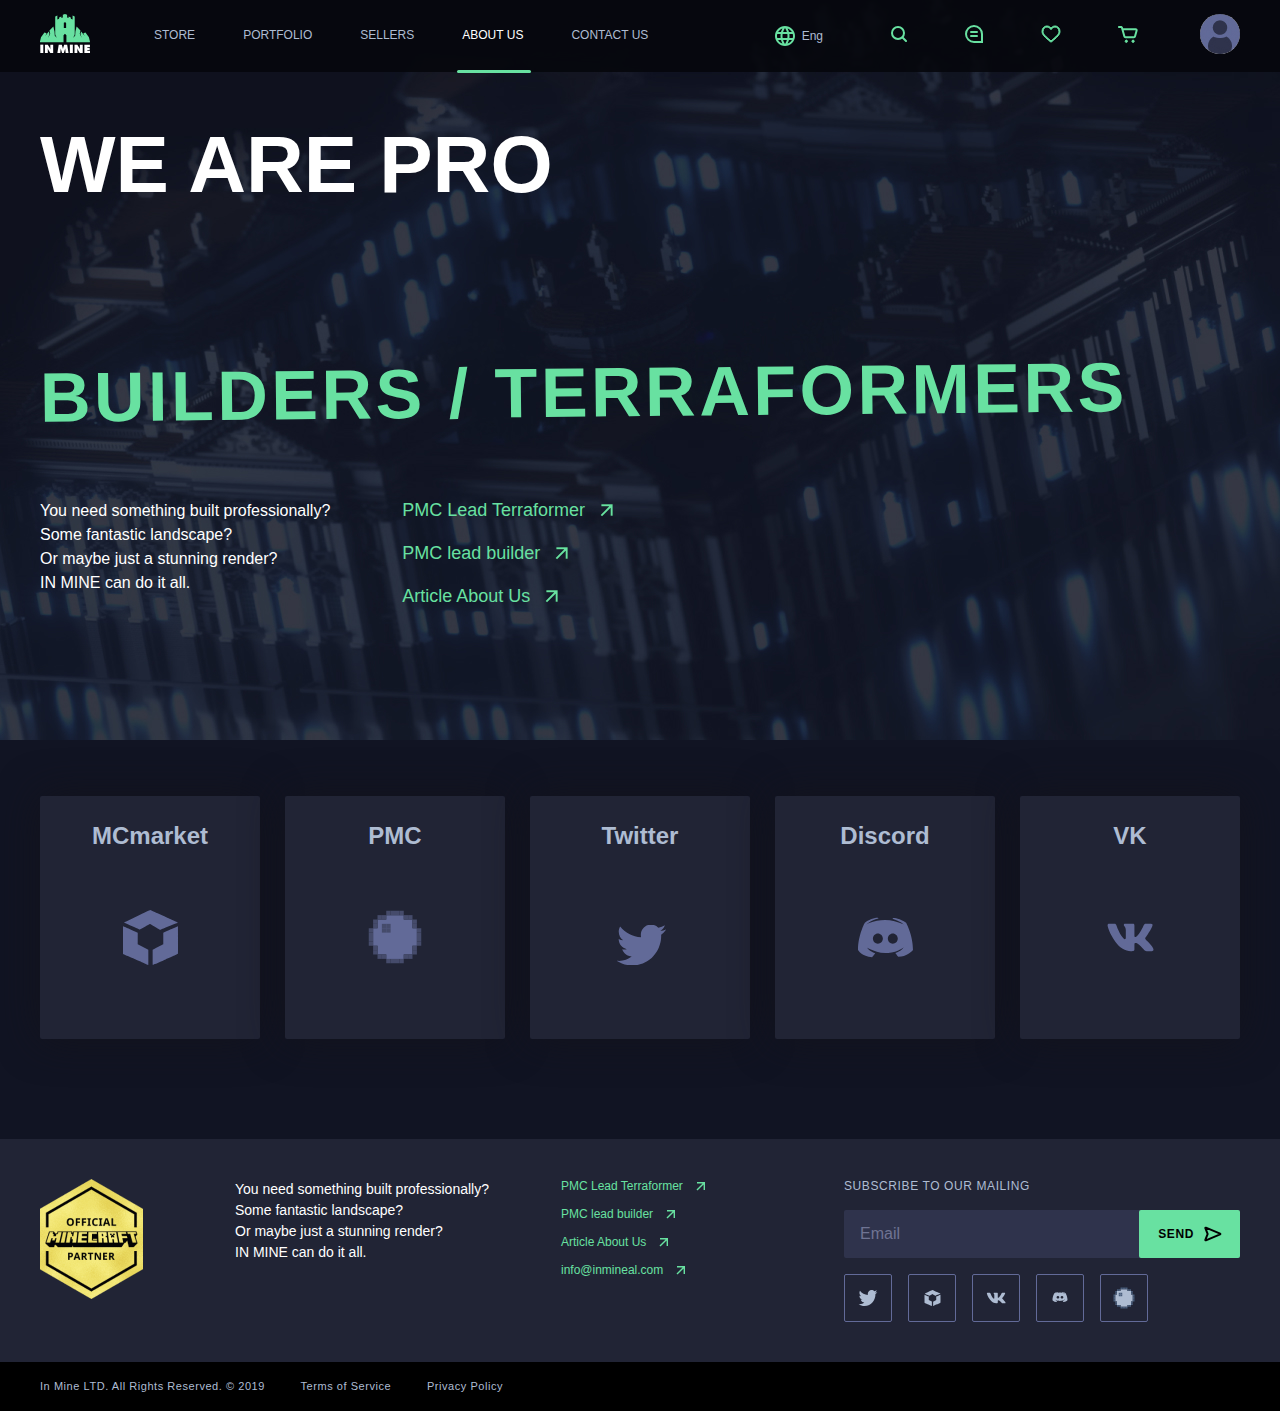
==== commit 6f05d285: "end2" ====
--- a/about-us.html
+++ b/about-us.html
@@ -22,27 +22,22 @@
                     <img src="images/icons/header-logo-top.svg" alt="">
                   </a>
                 </div>
-                <div class="menu-btn">
-                  <div class="menu-btn__row"></div>
-                  <div class="menu-btn__row"></div>
-                  <div class="menu-btn__row"></div>
-                </div>
                 <nav class="header__menu">
                   <ul class="header__menu-list">
                     <li class="header__menu-item">
-                      <a class="header__menu-link" href="store.html">Магазин</a>
-                    </li>
-                    <li class="header__menu-item">
-                      <a class="header__menu-link" href="portfolio.html">Портфолио</a>
-                    </li>
-                    <li class="header__menu-item">
-                      <a class="header__menu-link" href="sellers.html">Продавцы</a>
-                    </li>
-                    <li class="header__menu-item">
-                      <a class="header__menu-link" href="about-us.html">О нас</a>
-                    </li>
-                    <li class="header__menu-item">
-                      <a class="header__menu-link" href="contact.html">Связаться с нами</a>
+                      <a class="header__menu-link" href="store.html">Store</a>
+                    </li>
+                    <li class="header__menu-item">
+                      <a class="header__menu-link" href="portfolio.html">Portfolio</a>
+                    </li>
+                    <li class="header__menu-item">
+                      <a class="header__menu-link" href="sellers.html">sellers</a>
+                    </li>
+                    <li class="header__menu-item">
+                      <a class="header__menu-link active" href="#">About us</a>
+                    </li>
+                    <li class="header__menu-item">
+                      <a class="header__menu-link" href="contact.html">Contact us</a>
                     </li>
                   </ul>
                 </nav>
@@ -69,17 +64,17 @@
           <div class="about-us__main">
             <div class="container">
               <div class="about-us__main-title">
-                мы про
+                we are pro
               </div>
               <div class="about-us__main-subtitle">
-                строители / терраформеры
+                builders / terraformers
               </div>
               <div class="about-box">
                 <p class="header__top-questions">
-                  Вам нужно что-то профессионально построенное?<br>
-                  Какой-то фантастический пейзаж?<br>
-                  А может просто потрясающий рендер?<br>
-                  IN MINE может все это.
+                  You need something built professionally?<br>
+                  Some fantastic landscape?<br>
+                  Or maybe just a stunning render?<br>
+                  IN MINE can do it all.
                 </p>
                 <ul class="header__top-links">
                   <li>
@@ -217,15 +212,15 @@
       <div class="footer__top">
         <div class="container">
           <div class="footer__top-inner">
+            <a class="content-logo" href="product.html">
+              <img src="images/header-content-logo.png" alt="">
+            </a>
             <div class="footer__top-info">
-              <a class="content-logo" href="product.html">
-                <img src="images/header-content-logo.png" alt="">
-              </a>
               <p class="header__top-questions">
-                Вам нужно что-то профессионально построенное?<br>
-                Какой-то фантастический пейзаж?<br>
-                А может просто потрясающий рендер?<br>
-                IN MINE может все это.
+                You need something built professionally?<br>
+                Some fantastic landscape?<br>
+                Or maybe just a stunning render?<br>
+                IN MINE can do it all.
               </p>
               <ul class="header__top-links">
                 <li>
@@ -243,7 +238,7 @@
               </ul>
               <div class="header__form">
                 <h3 class="header__form-title">
-                  подписывайтесь на нашу рассылку
+                  subscribe to our mailing
                 </h3>
                 <form>
                   <input type="text" placeholder="Email">
@@ -342,11 +337,11 @@
         <div class="container">
           <div class="footer__bottom-inner">
             <div class="footer__copy">
-              In Mine LTD. Все права защищены. © 2019
+              In Mine LTD. All Rights Reserved. © 2019
             </div>
             <div class="header__bottom-links">
-              <a href="page-404.html">Условия использования</a>
-              <a href="page-404.html">Политика конфиденциальности</a>
+              <a href="page-404.html">Terms of Service</a>
+              <a href="page-404.html">Privacy Policy</a>
             </div>
           </div>
         </div>
--- a/css/style.min.css
+++ b/css/style.min.css
@@ -1 +1 @@
-html{-webkit-box-sizing:border-box;box-sizing:border-box}*,*::before,*::after{-webkit-box-sizing:inherit;box-sizing:inherit}html,body{height:100%}a{display:inline-block;text-decoration:none;color:inherit}p,h1,h2,h3,h4,h5,h6,a,span,div{margin:0;padding:0;font-weight:400}ul,li{margin:0;padding:0;list-style:none}img{display:block;width:100%}button{cursor:pointer}body{overflow-x:hidden;position:relative;min-width:320px;font-family:"AvenirNextCyr-Regular", sans-serif;color:#aebcd2;background-color:#111423}.wrapper{display:-webkit-box;display:-ms-flexbox;display:flex;-webkit-box-orient:vertical;-webkit-box-direction:normal;-ms-flex-direction:column;flex-direction:column;min-height:100%}.content{-webkit-box-flex:1;-ms-flex:1 0 auto;flex:1 0 auto}.footer{-webkit-box-flex:0;-ms-flex:0 0 auto;flex:0 0 auto}.container{max-width:1230px;padding:0 15px;margin:0 auto}.section-title{font-weight:600;font-size:32px;line-height:39px;color:#fff;margin-bottom:24px}@font-face{font-family:"AvenirNextCyr-Regular", sans-serif;src:url("../fonts/AvenirNextCyr-Regular.woff2") format("woff2"),url("../fonts/AvenirNextCyr-Regular.woff") format("woff");font-weight:400;font-display:swap}@font-face{font-family:"AvenirNextCyr-Medium", sans-serif;src:url("../fonts/AvenirNextCyr-Medium.woff2") format("woff2"),url("../fonts/AvenirNextCyr-Medium.woff") format("woff");font-weight:500;font-display:swap}@font-face{font-family:"AvenirNextCyr-Demi", sans-serif;src:url("../fonts/AvenirNextCyr-Demi.woff2") format("woff2"),url("../fonts/AvenirNextCyr-Demi.woff") format("woff");font-weight:600;font-display:swap}@font-face{font-family:"AvenirNextCyr-Bold", sans-serif;src:url("../fonts/AvenirNextCyr-Bold.woff2") format("woff2"),url("../fonts/AvenirNextCyr-Bold.woff") format("woff");font-weight:700;font-display:swap}@font-face{font-family:"AvenirNextCyr-Heavy", sans-serif;src:url("../fonts/AvenirNextCyr-Heavy.woff2") format("woff2"),url("../fonts/AvenirNextCyr-Heavy.woff") format("woff");font-weight:900;font-display:swap}.header-main{position:absolute;z-index:5;left:0;right:0}.menu-btn{display:none}.header-bg{position:relative}.header-bg .arrows-slider{position:absolute;top:-110px}.header-bg .arrows-left{right:79px}.header-bg .arrows-right{right:15px}.header-bg .container{position:relative}.header-bg .container button{background-color:#1f2641;width:56px;height:56px;border-radius:50%;z-index:10;display:-webkit-box;display:-ms-flexbox;display:flex;-webkit-box-align:center;-ms-flex-align:center;align-items:center;-webkit-box-pack:center;-ms-flex-pack:center;justify-content:center}.header-bg .container button img{width:24px;height:24px}.header-bg__inner.slick-initialized.slick-slider{margin-bottom:-4px}.header__inner-item{background-repeat:no-repeat;background-size:cover;background-position:center center;min-height:660px}.header__inner-top{display:-webkit-box;display:-ms-flexbox;display:flex;-webkit-box-pack:justify;-ms-flex-pack:justify;justify-content:space-between;-webkit-box-align:center;-ms-flex-align:center;align-items:center;height:72px;margin-bottom:44px}.header__top-wrapper{background:rgba(6,7,12,0.9)}.header__menu{margin-right:auto;margin-left:64px}.header__menu-list{display:-webkit-box;display:-ms-flexbox;display:flex}.header__menu-list li+li{margin-left:48px}.header__menu-list li a{color:#AEBCD2;font-size:12px;font-weight:500;padding:7px 0;text-transform:uppercase;position:relative;-webkit-transition:all 0.3s;-o-transition:all 0.3s;transition:all 0.3s}.header__menu-list li a::before{content:"";position:absolute;left:-5px;bottom:-23px;width:117%;height:3px;border-radius:5px;background-color:#68E1A1;-webkit-transform:scaleX(0);-ms-transform:scaleX(0);transform:scaleX(0);-webkit-transform-origin:left;-ms-transform-origin:left;transform-origin:left;-webkit-transition:-webkit-transform 0.7s;transition:-webkit-transform 0.7s;-o-transition:transform 0.7s;transition:transform 0.7s;transition:transform 0.7s, -webkit-transform 0.7s}.header__menu-list li a:hover::before{-webkit-transform:scaleX(1);-ms-transform:scaleX(1);transform:scaleX(1)}.header__menu-list li a:hover{color:#fff}.header__menu-link.active{color:#fff;position:relative}.header__menu-link.active::before{content:"";position:absolute;left:-5px;bottom:-23px;width:120%;height:3px;border-radius:5px;background-color:#68E1A1;-webkit-transform:scaleX(1);-ms-transform:scaleX(1);transform:scaleX(1)}.header__lang{display:-webkit-box;display:-ms-flexbox;display:flex;-webkit-box-align:center;-ms-flex-align:center;align-items:center}.header__lang button{background-color:transparent;border:none;outline:none;padding:0}.header__lang span{font-size:12px;line-height:18px;margin-left:7px;cursor:pointer}.header__top-icons{margin-right:60px;margin-left:68px}.header__icons-list{display:-webkit-box;display:-ms-flexbox;display:flex;-webkit-box-align:center;-ms-flex-align:center;align-items:center}.header__icons-list li+li{margin-left:55px}.header__top-user img{width:40px;height:40px;border-radius:50%}.header__content-top{display:-webkit-box;display:-ms-flexbox;display:flex;-webkit-box-pack:justify;-ms-flex-pack:justify;justify-content:space-between;-webkit-box-align:center;-ms-flex-align:center;align-items:center;margin-bottom:178px}.social{display:-webkit-box;display:-ms-flexbox;display:flex;-webkit-box-align:center;-ms-flex-align:center;align-items:center}.social a+a{margin-left:16px}.social li{display:-webkit-box;display:-ms-flexbox;display:flex;-webkit-box-align:center;-ms-flex-align:center;align-items:center;-webkit-box-pack:center;-ms-flex-pack:center;justify-content:center;height:48px;width:48px;border:1px solid #626a98;border-radius:2px;-webkit-transition:all 0.3s;-o-transition:all 0.3s;transition:all 0.3s}.social li:hover{border-color:#68e1a1}.social li:hover svg path{fill:#fff}.header__title{margin-bottom:56px;color:#fff;font-weight:600;font-size:32px;line-height:39px}.header__bottom-link{background-color:#68E1A1;color:#000;padding:20px 62px 21px;font-weight:900;font-size:12px;line-height:15px;text-transform:uppercase;border-radius:2px;-webkit-transition:all 0.3s;-o-transition:all 0.3s;transition:all 0.3s}.header__bottom-link:hover{background-color:#50c387}.on-sale{padding:57px 0 68px}.on-sale .best-projects__item-user{left:14px;top:14px}.on-sale__inner{margin-bottom:24px}.on-sale__item{max-width:294px;position:relative}.on-sale__item .best-projects__item-user::after{content:"Crazyarchitector";color:#AEBCD2;position:absolute;font-size:14px;line-height:17px;font-weight:500;background-color:#212435;position:absolute;top:0;left:9px;padding:3px 12px 5px 30px;border-radius:100px;z-index:17;-webkit-transform:scaleX(0);-ms-transform:scaleX(0);transform:scaleX(0);-webkit-transition:all 0.3s;-o-transition:all 0.3s;transition:all 0.3s;-webkit-transform-origin:left;-ms-transform-origin:left;transform-origin:left}.on-sale__item:hover .best-projects__item-user::after{-webkit-transform:scaleX(1);-ms-transform:scaleX(1);transform:scaleX(1)}.on-sale__item:hover .on-sale__item-content{background-color:#1b2036}.on-sale__item:hover .on-sale__item-img--hov img{opacity:0.5}.on-sale__item:hover .product-area{display:block}.on-sale__item:hover .on-sale__tag--more{display:block}.on-sale__item:hover .icons-box{display:-webkit-box;display:-ms-flexbox;display:flex;-webkit-transition:all 0.3s;-o-transition:all 0.3s;transition:all 0.3s;border:1px solid transparent}.on-sale__item:hover .icons-box:hover{border:1px solid #68E1A1}.slick-initialized .slick-slide{outline:none}.on-sale__item-img{position:relative;display:block}.on-sale__item-img img{width:294px;min-height:235px !important;border-radius:4px 4px 0 0;-o-object-fit:cover;object-fit:cover}.on-sale__item-content{padding:14px;background-color:#2f334d;border-radius:0 0 4px 4px;-webkit-transition:all 0.3s;-o-transition:all 0.3s;transition:all 0.3s}.on-sale__item-title--defualt button:hover::after{color:#000;font-weight:500}.on-sale__item-title{display:-webkit-box;display:-ms-flexbox;display:flex;-webkit-box-pack:justify;-ms-flex-pack:justify;justify-content:space-between;-webkit-box-align:center;-ms-flex-align:center;align-items:center;padding-bottom:10px;margin-bottom:14px;border-bottom:1px solid #3b405f}.on-sale__item-title button{display:-webkit-box;display:-ms-flexbox;display:flex;-webkit-box-align:center;-ms-flex-align:center;align-items:center;background-color:transparent;outline:none;border:1px solid #68E1A1;border-radius:100px;padding:7px 19px;-webkit-transition:all 0.3s;-o-transition:all 0.3s;transition:all 0.3s;position:relative;min-width:82px}.on-sale__item-title button:hover{background-color:#50c387}.on-sale__item-title button:hover svg path{fill:#000}.on-sale__item-title--defualt button::after{content:"+";font-size:25px;position:absolute;right:21px;top:4px;font-weight:500;color:#68E1A1}.on-sale__item-name{color:#fff;font-size:16px;line-height:20px;font-weight:600}.on-sale__info{display:-webkit-box;display:-ms-flexbox;display:flex;-webkit-box-pack:justify;-ms-flex-pack:justify;justify-content:space-between;-webkit-box-align:center;-ms-flex-align:center;align-items:center}.on-sale__tag.on-sale__tag--more{margin-right:auto;display:none;text-transform:uppercase;background-color:transparent;font-weight:600;font-size:10px;line-height:12px;border:1px solid #3b405f;border-radius:100px;padding:5px 10px;-webkit-transition:all 0.3s;-o-transition:all 0.3s;transition:all 0.3s}.on-sale__tag.on-sale__tag--more:hover{background-color:#3b405f}.on-sale__tag{font-size:14px;line-height:17px;color:#aebcd2;background-color:#212435;padding:4px 10px;border-radius:100px}.on-sale__tag+.on-sale__tag{margin-left:8px;margin-right:auto}.on-sale__price{font-weight:600;font-size:18px;line-height:21px;color:#fff;margin-left:25px}.on-sale__link{color:#68E1A1;font-size:18px;line-height:27px;font-weight:500;position:relative;padding-right:36px;-webkit-transition:all 0.3s;-o-transition:all 0.3s;transition:all 0.3s;border-bottom:1px solid transparent}.on-sale__link::before{content:"";position:absolute;left:0;bottom:-3px;width:81%;height:1px;background-color:#68E1A1;-webkit-transform:scaleX(0);-ms-transform:scaleX(0);transform:scaleX(0);-webkit-transition:all 0.3s;-o-transition:all 0.3s;transition:all 0.3s;-webkit-transform-origin:left;-ms-transform-origin:left;transform-origin:left}.on-sale__link:hover::before{-webkit-transform:scaleX(1);-ms-transform:scaleX(1);transform:scaleX(1)}.on-sale__link::after{content:"";position:absolute;right:0;top:1px;background-image:url(../images/icons/Shape.svg);width:24px;height:23px}.icons-box{display:-webkit-box;display:-ms-flexbox;display:flex;-webkit-box-pack:center;-ms-flex-pack:center;justify-content:center;-webkit-box-align:center;-ms-flex-align:center;align-items:center;width:32px;height:32px;background-color:#3e435d;border-radius:50%;position:absolute;top:14px;right:14px;z-index:2400;display:none}.icons-box img{width:14px;height:12px;-o-object-fit:cover;object-fit:cover}.icons-box--pencil{top:56px}.icons-box--mess{top:98px}.product-area{font-size:12px;line-height:14px;color:#999fc0;display:none;-webkit-transition:all 0.3s;-o-transition:all 0.3s;transition:all 0.3s}.on-sale__item--saled button{background-color:#68E1A1;padding:8px 28px 9px}.on-sale__item--saled button:hover{background-color:#68E1A1}.on-sale__item--exclusive .on-sale__item-img::after{content:"EXCLUSIVE";position:absolute;top:53px;left:14px;font-weight:900;font-size:12px;line-height:15px;color:#000;background-color:#68E1A1;padding:7px 12px;border-radius:100px;z-index:300}.slick-arrow{position:absolute;background-color:transparent;border:none;outline:none;padding:0;top:-53px}.slick-prev{right:75px}.slick-next{right:15px}.best-projects{padding:0 0 64px}.best-projects .on-sale__link{margin-top:24px}.best-projects__item{width:100%}.best-projects__item-user{position:absolute;top:24px;left:24px}.best-projects__item-user img{width:25px;height:25px;border-radius:50%;display:inline-block;position:relative;z-index:18}.best-projects__item-user span{position:absolute;top:0px;left:1px;background-color:#212435;padding:3px 12px 5px 37px;border-radius:100px;color:#AEBCD2;font-size:14px;line-height:17px;font-weight:500;z-index:17}.best-projects__item-bg{background-size:cover;background-position:center center;background-repeat:no-repeat;min-height:334px;border-radius:9px;-webkit-transition:all 0.3s;-o-transition:all 0.3s;transition:all 0.3s}.best-projects__item-bg:hover{opacity:0.7}.best-projects__item{position:relative;width:100%;border-radius:10px}.best-projects__item:hover{background-color:#000;border-radius:10px}.best-projects__item+.best-projects__item{margin-top:12px}.best-projects__item-title{position:absolute;bottom:24px;left:24px;font-weight:500;font-size:24px;line-height:29px;color:#fff;display:block}.best-projects__item-title::before{content:"";position:absolute;left:0px;bottom:-10px;width:100%;height:3px;border-radius:6px;background-color:#EB3131;-webkit-transform:scaleX(0);-ms-transform:scaleX(0);transform:scaleX(0);-webkit-transition:-webkit-transform 1s;transition:-webkit-transform 1s;-o-transition:transform 1s;transition:transform 1s;transition:transform 1s, -webkit-transform 1s}.best-projects__item-title:hover::before{-webkit-transform:scaleX(1);-ms-transform:scaleX(1);transform:scaleX(1)}.footer__top{padding:40px 0;background-color:#212435}.footer__top-inner{display:-webkit-box;display:-ms-flexbox;display:flex;-webkit-box-pack:justify;-ms-flex-pack:justify;justify-content:space-between}.footer__top-info{display:-webkit-box;display:-ms-flexbox;display:flex;-webkit-box-pack:justify;-ms-flex-pack:justify;justify-content:space-between}.header__top-questions{max-width:380px;color:#fff;font-size:14px;line-height:21px;margin-right:72px;font-weight:400;margin-right:38px}.header__top-links{margin-right:121px;color:#68E1A1;font-size:12px;line-height:15px}.header__top-links li+li{margin-top:13px}.header__top-links li:first-child{min-width:162px}.header__top-links li a{padding-right:26px;position:relative;font-weight:500}.header__top-links li a::before{content:"";position:absolute;left:0px;bottom:-5px;width:80%;height:1px;border-radius:5px;background-color:#68E1A1;-webkit-transform:scaleX(0);-ms-transform:scaleX(0);transform:scaleX(0);-webkit-transition:-webkit-transform 0.7s;transition:-webkit-transform 0.7s;-o-transition:transform 0.7s;transition:transform 0.7s;transition:transform 0.7s, -webkit-transform 0.7s}.header__top-links li a:hover::before{-webkit-transform:scaleX(1);-ms-transform:scaleX(1);transform:scaleX(1)}.header__top-links li a::after{content:"";position:absolute;width:16px;height:16px;background-image:url(../images/icons/Shape.svg);background-size:cover;background-repeat:no-repeat;background-position:center;right:0;top:-1px;letter-spacing:0.05em}.header__form{max-width:396px}.header__form form{margin-bottom:16px;position:relative}.header__form input{width:396px;height:48px;padding:0 116px 0 16px;background-color:#2F334C;border:none;border-radius:2px;color:#6f7493;outline:none;font-weight:500}.header__form input::-webkit-input-placeholder{color:#6f7493;font-weight:500}.header__form input::-moz-placeholder{color:#6f7493;font-weight:500}.header__form input:-ms-input-placeholder{color:#6f7493;font-weight:500}.header__form input::-ms-input-placeholder{color:#6f7493;font-weight:500}.header__form input::placeholder{color:#6f7493;font-weight:500}.header__form button{position:absolute;right:0;border:none;outline:none;border-radius:2px;background-color:#68E1A1;font-size:12px;line-height:15px;font-weight:900;letter-spacing:0.05em;text-transform:uppercase;padding:17px 46px 16px 19px;-webkit-transition:all 0.3s;-o-transition:all 0.3s;transition:all 0.3s}.header__form button:hover{background-color:#50c387}.header__form button::after{content:"";position:absolute;width:32px;height:32px;background-image:url(../images/icons/send.svg);top:8px;right:11px}.header__form-title{text-transform:uppercase;font-weight:500;font-size:12px;line-height:15px;color:#AEBCD2;letter-spacing:0.05em;margin-bottom:16px}.footer__bottom{background-color:#000;padding:18px 18px}.footer__bottom-inner{color:#AEBCD2;letter-spacing:0.05em;font-size:11px;line-height:13px}.footer__copy{display:inline-block}.header__bottom-links{display:inline-block}.header__bottom-links a{margin-left:32px}.hottest{margin:57px 0 64px}.hottest .best-projects__item-user{left:14px;top:14px}.latest-products{margin-bottom:100px}.latest-products .best-projects__item-user{left:14px;top:14px}.latest-products .on-sale__item{margin-left:8px;margin-bottom:8px;max-width:100%;-ms-flex-preferred-size:calc(24.999% - 8px);flex-basis:calc(24.999% - 8px)}.latest-products__top{display:-webkit-box;display:-ms-flexbox;display:flex;-webkit-box-pack:justify;-ms-flex-pack:justify;justify-content:space-between;margin-bottom:20px;position:relative}.create-link{margin-left:32px}.create-link a{padding:15px 24px 16px 53px;background-color:#68E1A1;border-radius:200px;font-weight:600;font-size:14px;line-height:17px;color:#000;position:relative;-webkit-transition:all 0.3s;-o-transition:all 0.3s;transition:all 0.3s}.create-link a:hover{background-color:#50c387}.create-link a::after{content:"";position:absolute;width:24px;height:24px;background-image:url(../images/icons/Plus-2.svg);background-repeat:no-repeat;left:5px;top:0;left:24px;top:11px;min-width:166px}.latest-products__top-left{display:-webkit-box;display:-ms-flexbox;display:flex;margin-top:25px}.products-select{margin-left:auto}.products-select select{border-radius:2px;border:1px solid #32364f;background-color:transparent;padding:16px 12px 16px 16px;font-size:14px;line-height:17px;color:#fff;outline:none}.products-select+.products-select{margin-left:16px}.jq-selectbox.jqselect.dropdown.opened{z-index:8888 !important}.jq-selectbox__select:active{-webkit-box-shadow:none;box-shadow:none}.jq-selectbox.focused .jq-selectbox__select{border:1px solid #32364f}.jq-selectbox ul{background-color:#111423}.jq-selectbox ul li{color:#fff}.jq-selectbox li.selected{background-color:#68E1A1}.jq-selectbox__dropdown{border:none;border-radius:0;background:#fff;-webkit-box-shadow:none;box-shadow:none;font:inherit;font-size:14px;line-height:17px;border:1px solid #32364f}.jq-selectbox li:hover{background-color:#68E1A1}.jq-selectbox__select{width:215px;background:transparent;height:48px;padding:16px 12px 16px 16px;border:1px solid #32364f;border-bottom-color:#32364f;border-radius:2px;-webkit-box-shadow:none;box-shadow:none;font:inherit;font-size:14px;line-height:17px;color:#fff;text-shadow:none}.jq-selectbox__select:hover{background:-webkit-gradient(linear, left top, left bottom, from(transparent));background:-o-linear-gradient(transparent);background:linear-gradient(transparent)}.jq-selectbox__trigger{border-left:none}.jq-selectbox__trigger-arrow{background-image:url(../images/icons/chevron-bottom-form.svg);width:24px;height:24px;background-repeat:no-repeat;border-top:none;border-right:none;border-left:none;top:12px;right:14px}.select__title{color:#AEBCD2;font-weight:600;font-size:10px;line-height:12px;letter-spacing:0.1em;text-transform:uppercase;margin-bottom:10px}.latest-products__items{display:-webkit-box;display:-ms-flexbox;display:flex;margin-left:-8px;margin-bottom:-8px;-ms-flex-wrap:wrap;flex-wrap:wrap}.filter{position:absolute;right:-70px;padding:12px;border:1px solid #32364f;top:22px;border-radius:2px;background-color:transparent;-webkit-transition:all 0.3s;-o-transition:all 0.3s;transition:all 0.3s;outline:none}.filter:hover{border-color:#68E1A1}.filter img{width:22px;height:22px;-o-object-fit:cover;object-fit:cover}.more-btn{text-align:center;margin-top:40px}.more-btn a{font-weight:700;font-size:12px;line-height:15px;letter-spacing:0.05em;text-transform:uppercase;color:#fff;padding:20px 40px 21px;border:1px solid #68E1A1;border-radius:4px;-webkit-transition:all 0.5s;-o-transition:all 0.5s;transition:all 0.5s}.more-btn a:hover{background-color:#68E1A1;color:#000}.on-sale__item--promotion .on-sale__tag--more{margin-right:100px}.on-sale__item--promotion .on-sale__price{position:absolute;right:14px;bottom:25px}.on-sale__item--promotion .price-promotion{position:absolute;right:14px;bottom:8px;font-weight:400;font-size:14px;line-height:17px;color:#AEBCD2;text-decoration:line-through}.on-sale__item--promotion .promotion{font-size:18px;line-height:21px;color:#000;padding:6px 14px;background-color:#68E1A1;font-weight:700;border-radius:100px;position:absolute;right:14px;top:14px;z-index:23}.on-sale__item--promotion:hover .icons-box{top:55px}.portfolio{margin:56px 0 100px}.portfolio.best-projects{padding:0}.sellers__box{display:-webkit-box;display:-ms-flexbox;display:flex;-webkit-box-pack:justify;-ms-flex-pack:justify;justify-content:space-between}.sellers__box .sellers__aside-link{position:absolute;bottom:0;left:0;right:0;text-align:center}.sellers__box .sellers__aside-link a{color:#171a1f;letter-spacing:0.05em;font-size:12px;line-height:15px;font-weight:800;background-color:#68E1A1;border-radius:2px;padding:21px 15px 20px;width:100%;text-transform:uppercase;-webkit-transition:all 0.3s;-o-transition:all 0.3s;transition:all 0.3s}.sellers__box .sellers__aside-link a:hover{background-color:#50c387}.sellers__content{background-color:#212435;border-radius:2px;-ms-flex-preferred-size:895px;flex-basis:895px;padding:40px;margin-bottom:100px}.sellers__items{margin-left:-8px;margin-bottom:-8px;display:-webkit-box;display:-ms-flexbox;display:flex;-ms-flex-wrap:wrap;flex-wrap:wrap}.sellers__item{margin-left:8px;width:197px;border:1px solid #2f334c;border-radius:2px;margin-bottom:8px;padding:16px;-webkit-transition:all 0.3s;-o-transition:all 0.3s;transition:all 0.3s;position:relative}.sellers__item:hover{-webkit-box-shadow:0px 0px 10px rgba(0,0,0,0.5);box-shadow:0px 0px 10px rgba(0,0,0,0.5)}.sellers__item:hover .sellers__item-info--hov{opacity:1;-webkit-transform:scaleY(1);-ms-transform:scaleY(1);transform:scaleY(1);-webkit-transition:-webkit-transform 0.45s;transition:-webkit-transform 0.45s;-o-transition:transform 0.45s;transition:transform 0.45s;transition:transform 0.45s, -webkit-transform 0.45s}.products-num{position:relative;top:8px;left:15px}.products-num span{color:#fff;position:absolute;right:30px}.sells-num{position:relative;top:17px;left:15px}.sells-num span{position:absolute;right:30px;color:#fff}.sellers__item-info--hov{opacity:0;-webkit-transform:scaleY(0);-ms-transform:scaleY(0);transform:scaleY(0);-webkit-transform-origin:top;-ms-transform-origin:top;transform-origin:top;background-color:#212435;left:-1px;right:-1px;top:191px;z-index:1090;height:70px;position:absolute;border:1px solid #2f334c;border-top:none;border-radius:0px 0px 2px 2px;-webkit-box-shadow:0px 11px 10px #000;box-shadow:0px 11px 10px #000}.sellers__item-img{display:block;margin:0 auto;max-width:95px}.sellers__item-img img{-o-object-fit:cover;object-fit:cover;width:95px;height:95px;margin:0 auto}.sellers__item-name{display:block;font-weight:600;font-size:16px;line-height:20px;color:#fff;text-align:center;margin:16px 0 24px}.sellers__item-info{display:-webkit-box;display:-ms-flexbox;display:flex;-webkit-box-pack:justify;-ms-flex-pack:justify;justify-content:space-between;font-size:14px;line-height:17px}.sellers__info-data--gold{color:#FFFF8B}.sellers__info-data--diamond{color:#75FFFF}.sellers__info-data--oficial{color:#68e1a1}.sellers__info-data--founder{color:#EB3131}.sellers__info-data--iron{color:#fff}.sellers__aside{max-width:285px;background-color:#212435;padding:24px;min-height:332px;height:100%;margin-left:20px;position:relative;border-radius:2px}.sellers__aside-title{font-weight:600;font-size:16px;line-height:20px;color:#fff;margin-bottom:16px}.sellers__aside-text{font-size:14px;line-height:17px}.header-about-us{position:relative;z-index:6;left:0;right:0;background-image:url(../images/about-us.jpg);min-height:740px;background-repeat:no-repeat;background-size:cover;background-position:center top}.about-us{margin:56px 0 100px}.about-us__main-title{font-weight:750;font-size:80px;line-height:98px;color:#fff;text-transform:uppercase;margin-bottom:136px}.about-us__main-subtitle{font-weight:800;font-size:70px;line-height:120%;letter-spacing:0.05em;text-transform:uppercase;-webkit-transform:rotate(-0.55deg);-ms-transform:rotate(-0.55deg);transform:rotate(-0.55deg);color:#68E1A1;margin-bottom:65px}.about-box{display:-webkit-box;display:-ms-flexbox;display:flex}.about-box .header__top-links li+li{margin-top:21px}.about-box .header__top-links a{font-weight:500;font-size:18px;line-height:22px;margin-right:30px;position:relative}.about-box .header__top-links a::after{content:"";position:absolute;width:24px;height:24px;background-image:url(../images/icons/Right-Up.svg);background-size:cover;background-repeat:no-repeat;background-position:center;right:-8px;top:-1px}.about-box .header__top-questions{font-size:16px;line-height:24px}.about-us__social{display:-webkit-box;display:-ms-flexbox;display:flex;-webkit-box-pack:justify;-ms-flex-pack:justify;justify-content:space-between}.about-us__social-item{display:block;width:220px;background:#212435;-webkit-box-shadow:0px 0px 40px #13131c;box-shadow:0px 0px 40px #13131c;border-radius:2px;text-align:center;padding:24px;-webkit-transition:all 0.5s;-o-transition:all 0.5s;transition:all 0.5s;border:1px solid transparent}.about-us__social-item:hover{border:1px solid #68E1A1}.about-us__social-title{font-weight:600;font-size:24px;line-height:29px;color:#aebcd2;display:block}.about-us__social-img{margin:60px 0 30px;display:block}.contact-us{margin:100px 0 200px}.contact-us .header__bottom-link{position:absolute;bottom:40px;border-radius:2px;padding:21px;min-width:197px;text-align:center}.contact-us__inner{display:-webkit-box;display:-ms-flexbox;display:flex;-webkit-box-pack:center;-ms-flex-pack:center;justify-content:center}.contact-us__form-data{width:333px;background-color:#212435;border-radius:12px;padding:40px}.contact-us__form-send{width:333px;margin-left:16px;padding:40px;border-radius:12px;border:1px solid #32364f;position:relative}.contact-us__data-title{font-weight:600;font-size:32px;line-height:39px;color:#fff;margin-bottom:32px}.contact-us__form-item{display:-webkit-box;display:-ms-flexbox;display:flex;-webkit-box-orient:vertical;-webkit-box-direction:normal;-ms-flex-direction:column;flex-direction:column;font-weight:600;margin-top:24px}.contact-us__form-item label{font-weight:600;font-size:10px;line-height:12px;letter-spacing:0.1em;text-transform:uppercase;color:#aebcd2;margin-bottom:12px}.contact-us__form-item input{background:#2f334c;border-radius:2px;border:none;height:48px;color:#fff;outline:none;padding:0 15px;font-size:14px}.contact-us__send-text{font-weight:450;font-size:16px;line-height:24px;color:#ffffff}.contact-us__send-text+.contact-us__send-text{margin-top:21px}.product{margin-bottom:100px}.product .more-btn{-moz-text-align-last:left;text-align-last:left}.product .sellers__aside-link a{font-weight:800;font-size:12px;line-height:15px;letter-spacing:0.05em;text-transform:uppercase;padding:21px;background-color:#68E1A1;color:#171a1f;position:absolute;bottom:0px;left:0;right:0;border-radius:4px}.product .arrows-slider{width:25px;height:40px;position:absolute;top:50%;-webkit-transform:translateY(-50%);-ms-transform:translateY(-50%);transform:translateY(-50%);z-index:98}.product .arrows-right{right:30px}.product .arrows-left{left:30px}.product__aside{position:relative}.product__inner{display:-webkit-box;display:-ms-flexbox;display:flex}.product__content{max-width:895px}.product-slider-for{margin-bottom:8px;border-radius:2px}.product-slider-nav__item{width:160px;height:94px}.product-slider-for__img{width:895px;height:504px;background-repeat:no-repeat;background-size:cover;background-position:center center;border-radius:4px}.product-slider-nav .slick-track{height:94px}.product-slider-nav.slick-initialized.slick-slider{height:94px}.slick-slide.slick-current.slick-center .product-slider-nav__img{border:2px solid #68E1A1}.product-slider-nav .slick-track div+div{margin-left:16px}.product-slider-nav .slick-track div{width:166px !important}.product-slider-nav .slick-list.draggable{padding:0 !important;height:94px}.product-slider-nav__img{height:94px;width:160px;background-repeat:no-repeat;background-size:cover;background-position:center center;border-radius:4px;cursor:pointer}.product__desc{background-color:#212435;border-radius:2px;padding:40px;margin-top:20px}.product__desc-title{font-weight:500;font-size:24px;line-height:150%;color:#fff;margin-bottom:16px}.product__desc-tags{margin-bottom:16px}.product__desc-tag{display:inline-block;font-size:14px;line-height:17px;padding:4px 10px;background-color:#2f334c;border-radius:100px}.product__desc-tag+.product__desc-tag{margin-left:8px}.product__desc-text{color:#fff;font-size:16px;line-height:150%;margin-bottom:32px}.product__aside-item{width:285px;margin-left:20px;padding:24px;background:#212435;border-radius:2px;text-align:center;position:relative;min-height:570px}.product__aside-title{font-weight:750;font-size:24px;line-height:150%;text-align:center;margin-bottom:16px;color:#ffffff}.product__aside-user{display:-webkit-box;display:-ms-flexbox;display:flex;-webkit-box-align:center;-ms-flex-align:center;align-items:center;-webkit-box-pack:center;-ms-flex-pack:center;justify-content:center;margin-bottom:28px}.product__aside-user span{font-weight:500;font-size:14px;line-height:150%;color:#ffffff;text-shadow:0px 0px 10px rgba(0,0,0,0.5);margin-left:12px}.product__aside-user img{width:32px;height:32px;-o-object-fit:cover;object-fit:cover;border-radius:50%}.product__aside-data span{display:inline-block;font-weight:600;font-size:14px;line-height:17px;color:#ffffff}.product__aside-char .product__aside-char--1{display:inline-block;font-size:14px;line-height:17px;padding:4px 10px;background-color:#2f334c;border-radius:100px;color:#AEBCD2;font-weight:400}.product__aside-char{display:-webkit-box;display:-ms-flexbox;display:flex;-webkit-box-pack:justify;-ms-flex-pack:justify;justify-content:space-between;font-weight:500;font-size:14px;line-height:17px;padding-bottom:8px;margin-bottom:16px;border-bottom:1px solid #2f334c}.product__aside-btn{padding:0;background-color:transparent;font-weight:750;font-size:12px;line-height:150%;letter-spacing:0.05em;color:#68e1a1;border:none;outline:none;margin-bottom:30px;margin-top:19px;padding-left:32px;position:relative}.product__aside-btn::before{content:"";position:absolute;left:0;width:19px;height:17px;background-image:url(../images/icons/like.svg);background-repeat:no-repeat;background-size:cover}.product__aside-price{font-weight:600;font-size:24px;line-height:29px;text-shadow:0px 0px 10px rgba(0,0,0,0.5);color:#fff;margin-bottom:54px}.sellers__aside-link{position:static}.content-logo{margin-right:40px}.content-logo img{min-width:103px}.header-404{position:absolute;position:absolute;z-index:5;left:0;right:0}.page-404{position:relative;background-image:url(images/page-404.jpg);background-repeat:no-repeat;background-size:cover;background-position:center center;min-height:811px}.page-404 .header__bottom-link{border-radius:2px}.page-404__name{padding-top:130px;font-weight:450;font-size:24px;line-height:110%;color:#fff;margin-bottom:56px}.page-404__title{font-weight:600;font-size:64px;line-height:110%;color:#fff;margin-bottom:120px;max-width:479px}@media (max-width: 1375px){.filter{display:none}}@media (max-width: 1240px){.on-sale .slick-list.draggable{text-align:center}.footer__top-info{-ms-flex-wrap:wrap;flex-wrap:wrap}}@media (max-width: 1229px){.about-us__social{-ms-flex-wrap:wrap;flex-wrap:wrap;-ms-flex-pack:distribute;justify-content:space-around}.about-us__social-item{width:45%;margin-bottom:40px}.latest-products .on-sale__item{-ms-flex-preferred-size:calc(33.333% - 8px);flex-basis:calc(33.333% - 8px)}.latest-products .on-sale__item-img img{height:315px;width:100%}.sellers__item{width:100%;max-width:32%}.product__inner{display:block}.product__desc{margin-bottom:20px}.product__content{margin:0 auto}.product__aside-item{margin:0 auto;max-width:895px;width:100%}}@media (max-width: 1221px){footer .header__form{margin-top:50px}footer .footer__top-info{-webkit-box-pack:start;-ms-flex-pack:start;justify-content:start}footer .header__top-questions{margin:0 120px}footer .content-logo{margin-right:0}}@media (max-width: 1200px){.header__icons-list li+li{margin-left:15px}.header__top-icons{margin-right:45px;margin-left:35px}}@media (max-width: 1070px){.latest-products__top{display:block}.products-select--2{margin-top:20px}.products-select+.products-select{margin-left:0}}@media (max-width: 1045px){.header__top-icons{display:none}.hottest .on-sale__inner.slick-initialized.slick-slider{text-align:center}.header__lang{margin-right:35px}}@media (max-width: 1045px){.sellers__item{width:100%;max-width:47.5%}}@media (max-width: 1000px){.header__top-links{margin-right:0}.latest-products .on-sale__item{-ms-flex-preferred-size:calc(49.999% - 8px);flex-basis:calc(49.999% - 8px)}}@media (max-width: 870px){.header__lang{display:none}footer .header__top-questions{margin:0 40px}}@media (max-width: 779px){.about-us__main-title{font-size:55px}.about-us__main-subtitle{font-size:29px}.sellers__box{display:block}.sellers__aside{margin-left:0;min-width:100%;margin-bottom:100px}.sellers__content{margin-bottom:50px}.header__menu{margin:0}.header__menu-list{display:none;border-top:3px solid #68E1A1;border-bottom:4px solid #68E1A1;padding:3px 0;position:absolute;left:0;right:0;top:72px;text-align:center;background-color:#111423;width:100%;z-index:6666}.header__menu-list li a{color:#fff;display:block;padding:15px 0}.header__menu-list li a:hover::before{-webkit-transform:scaleX(0);-ms-transform:scaleX(0);transform:scaleX(0)}.header__menu-list li+li{margin-left:0;border-top:1px solid #2f334c}.menu-btn{display:block;width:25px;position:absolute;cursor:pointer;top:19px;right:82px}.menu-btn__row{height:3px;width:100%;background-color:#68E1A1;margin-top:5px;border-radius:2px}}@media (max-width: 752px){.product__desc-tag+.product__desc-tag{margin-left:0;margin-bottom:16px}}@media (max-width: 710px){.contact-us__inner{display:block}.contact-us__form-data{margin-right:auto;margin-left:auto}.contact-us__form-send{margin-left:0;margin-top:50px;height:454px;margin-left:auto;margin-right:auto}.about-box{display:block}.about-box .header__top-links{padding-bottom:50px}footer .header__top-questions{margin-left:auto;margin-right:auto}footer .header__top-questions{margin-bottom:32px}.footer__top-info{display:block}.footer__top-inner{text-align:center}.footer__top-inner{display:block}.header__form{margin-right:auto;margin-left:auto}.social{-webkit-box-pack:center;-ms-flex-pack:center;justify-content:center;margin-top:32px}.content-logo{margin-bottom:42px}.header__top-questions{margin-bottom:43px}.header__top-links{margin-bottom:32px}.header__form{margin-top:0}.header__form form{width:288px;margin:0 auto}.header__bottom-links a{display:block;margin-left:0;margin-top:16px}.footer__copy{display:block}.footer__bottom-inner{text-align:center}.header__form input{max-width:288px}}@media (max-width: 620px){.latest-products__top-left{display:block}.page-404__title{font-size:42px}.create-link{margin-left:0;margin-bottom:30px}.latest-products .on-sale__item{-ms-flex-preferred-size:calc(100% - 8px);flex-basis:calc(100% - 8px)}.slick-prev.slick-arrow{right:50px}.slick-next.slick-arrow{right:0}}@media (max-width: 530px){.product .arrows-slider{display:none !important}.product-slider-for__img{height:250px}.product-slider-nav .slick-track div{width:90px !important;height:52px}.product-slider-nav.slick-initialized.slick-slider{height:52px !important}.product-slider-nav .slick-list.draggable{height:52px !important}.product-slider-nav .slick-track{height:52px !important}.about-us__social-item{width:100%}.slick-arrows{display:none}.header .social{display:none}.header__title{font-size:24px;line-height:29px}.sellers__item{max-width:100%}.sellers .more-btn a{font-size:11px}}@media (max-width: 380px){.more-btn a{font-size:11px}}@media (max-width: 368px){.contact-us__form-data{max-width:100%;text-align:center}.contact-us__form-send{max-width:100%}}@media (min-width: 780px){.header__menu-list{display:-webkit-box !important;display:-ms-flexbox !important;display:flex !important}}
+html{-webkit-box-sizing:border-box;box-sizing:border-box}*,*::before,*::after{-webkit-box-sizing:inherit;box-sizing:inherit}html,body{height:100%}a{display:inline-block;text-decoration:none;color:inherit}p,h1,h2,h3,h4,h5,h6,a,span,div{margin:0;padding:0;font-weight:400}ul,li{margin:0;padding:0;list-style:none}img{display:block;width:100%}button{cursor:pointer}body{overflow-x:hidden;position:relative;min-width:320px;font-family:"AvenirNextCyr-Regular", sans-serif;color:#aebcd2;background-color:#111423}.wrapper{display:-webkit-box;display:-ms-flexbox;display:flex;-webkit-box-orient:vertical;-webkit-box-direction:normal;-ms-flex-direction:column;flex-direction:column;min-height:100%}.content{-webkit-box-flex:1;-ms-flex:1 0 auto;flex:1 0 auto}.footer{-webkit-box-flex:0;-ms-flex:0 0 auto;flex:0 0 auto}.container{max-width:1230px;padding:0 15px;margin:0 auto}.section-title{font-weight:600;font-size:32px;line-height:39px;color:#fff;margin-bottom:24px}@font-face{font-family:"AvenirNextCyr-Regular", sans-serif;src:url("../fonts/AvenirNextCyr-Regular.woff2") format("woff2"),url("../fonts/AvenirNextCyr-Regular.woff") format("woff");font-weight:400;font-display:swap}@font-face{font-family:"AvenirNextCyr-Medium", sans-serif;src:url("../fonts/AvenirNextCyr-Medium.woff2") format("woff2"),url("../fonts/AvenirNextCyr-Medium.woff") format("woff");font-weight:500;font-display:swap}@font-face{font-family:"AvenirNextCyr-Demi", sans-serif;src:url("../fonts/AvenirNextCyr-Demi.woff2") format("woff2"),url("../fonts/AvenirNextCyr-Demi.woff") format("woff");font-weight:600;font-display:swap}@font-face{font-family:"AvenirNextCyr-Bold", sans-serif;src:url("../fonts/AvenirNextCyr-Bold.woff2") format("woff2"),url("../fonts/AvenirNextCyr-Bold.woff") format("woff");font-weight:700;font-display:swap}@font-face{font-family:"AvenirNextCyr-Heavy", sans-serif;src:url("../fonts/AvenirNextCyr-Heavy.woff2") format("woff2"),url("../fonts/AvenirNextCyr-Heavy.woff") format("woff");font-weight:900;font-display:swap}.header-main{position:absolute;z-index:5;left:0;right:0}.header-bg{position:relative}.header-bg .arrows-slider{position:absolute;top:-110px}.header-bg .arrows-left{right:79px}.header-bg .arrows-right{right:15px}.header-bg .container{position:relative}.header-bg .container button{background-color:#1f2641;width:56px;height:56px;border-radius:50%;z-index:10;display:-webkit-box;display:-ms-flexbox;display:flex;-webkit-box-align:center;-ms-flex-align:center;align-items:center;-webkit-box-pack:center;-ms-flex-pack:center;justify-content:center}.header-bg .container button img{width:24px;height:24px}.header-bg__inner.slick-initialized.slick-slider{margin-bottom:-4px}.header__inner-item{background-repeat:no-repeat;background-size:cover;background-position:center center;min-height:660px}.header__inner-top{display:-webkit-box;display:-ms-flexbox;display:flex;-webkit-box-pack:justify;-ms-flex-pack:justify;justify-content:space-between;-webkit-box-align:center;-ms-flex-align:center;align-items:center;height:72px;margin-bottom:44px}.header__top-wrapper{background:rgba(6,7,12,0.9)}.header__menu{margin-right:auto;margin-left:64px}.header__menu-list{display:-webkit-box;display:-ms-flexbox;display:flex}.header__menu-list li+li{margin-left:48px}.header__menu-list li a{color:#AEBCD2;font-size:12px;font-weight:500;padding:7px 0;text-transform:uppercase;position:relative;-webkit-transition:all 0.3s;-o-transition:all 0.3s;transition:all 0.3s}.header__menu-list li a::before{content:"";position:absolute;left:-5px;bottom:-23px;width:120%;height:3px;border-radius:5px;background-color:#68E1A1;-webkit-transform:scaleX(0);-ms-transform:scaleX(0);transform:scaleX(0);-webkit-transform-origin:left;-ms-transform-origin:left;transform-origin:left;-webkit-transition:-webkit-transform 0.7s;transition:-webkit-transform 0.7s;-o-transition:transform 0.7s;transition:transform 0.7s;transition:transform 0.7s, -webkit-transform 0.7s}.header__menu-list li a:hover::before{-webkit-transform:scaleX(1);-ms-transform:scaleX(1);transform:scaleX(1)}.header__menu-list li a:hover{color:#fff}.header__menu-link.active{color:#fff;position:relative}.header__menu-link.active::before{content:"";position:absolute;left:-5px;bottom:-23px;width:120%;height:3px;border-radius:5px;background-color:#68E1A1;-webkit-transform:scaleX(1);-ms-transform:scaleX(1);transform:scaleX(1)}.header__lang{display:-webkit-box;display:-ms-flexbox;display:flex;-webkit-box-align:center;-ms-flex-align:center;align-items:center}.header__lang button{background-color:transparent;border:none;outline:none;padding:0}.header__lang span{font-size:12px;line-height:18px;margin-left:7px;cursor:pointer}.header__top-icons{margin-right:60px;margin-left:68px}.header__icons-list{display:-webkit-box;display:-ms-flexbox;display:flex;-webkit-box-align:center;-ms-flex-align:center;align-items:center}.header__icons-list li+li{margin-left:55px}.header__top-user img{width:40px;height:40px;border-radius:50%}.header__content-top{display:-webkit-box;display:-ms-flexbox;display:flex;-webkit-box-pack:justify;-ms-flex-pack:justify;justify-content:space-between;-webkit-box-align:center;-ms-flex-align:center;align-items:center;margin-bottom:178px}.social{display:-webkit-box;display:-ms-flexbox;display:flex;-webkit-box-align:center;-ms-flex-align:center;align-items:center}.social a+a{margin-left:16px}.social li{display:-webkit-box;display:-ms-flexbox;display:flex;-webkit-box-align:center;-ms-flex-align:center;align-items:center;-webkit-box-pack:center;-ms-flex-pack:center;justify-content:center;height:48px;width:48px;border:1px solid #626a98;border-radius:2px;-webkit-transition:all 0.3s;-o-transition:all 0.3s;transition:all 0.3s}.social li:hover{border-color:#68e1a1}.social li:hover svg path{fill:#fff}.header__title{margin-bottom:56px;color:#fff;font-weight:600;font-size:32px;line-height:39px}.header__bottom-link{background-color:#68E1A1;color:#000;padding:20px 62px 21px;font-weight:900;font-size:12px;line-height:15px;text-transform:uppercase;border-radius:2px;-webkit-transition:all 0.3s;-o-transition:all 0.3s;transition:all 0.3s}.header__bottom-link:hover{background-color:#50c387}.on-sale{padding:57px 0 68px}.on-sale .best-projects__item-user{left:14px;top:14px}.on-sale__inner{margin-bottom:24px}.on-sale__item{max-width:294px;position:relative}.on-sale__item .best-projects__item-user::after{content:"Crazyarchitector";color:#AEBCD2;position:absolute;font-size:14px;line-height:17px;font-weight:500;background-color:#212435;position:absolute;top:0;left:9px;padding:3px 12px 5px 30px;border-radius:100px;z-index:17;-webkit-transform:scaleX(0);-ms-transform:scaleX(0);transform:scaleX(0);-webkit-transition:all 0.3s;-o-transition:all 0.3s;transition:all 0.3s;-webkit-transform-origin:left;-ms-transform-origin:left;transform-origin:left}.on-sale__item:hover .best-projects__item-user::after{-webkit-transform:scaleX(1);-ms-transform:scaleX(1);transform:scaleX(1)}.on-sale__item:hover .on-sale__item-content{background-color:#1b2036}.on-sale__item:hover .on-sale__item-img--hov img{opacity:0.5}.on-sale__item:hover .product-area{display:block}.on-sale__item:hover .on-sale__tag--more{display:block}.on-sale__item:hover .icons-box{display:-webkit-box;display:-ms-flexbox;display:flex;-webkit-transition:all 0.3s;-o-transition:all 0.3s;transition:all 0.3s;border:1px solid transparent}.on-sale__item:hover .icons-box:hover{border:1px solid #68E1A1}.slick-initialized .slick-slide{outline:none}.on-sale__item-img{position:relative;display:block}.on-sale__item-img img{width:294px;min-height:235px !important;border-radius:4px 4px 0 0;-o-object-fit:cover;object-fit:cover}.on-sale__item-content{padding:14px;background-color:#2f334d;border-radius:0 0 4px 4px;-webkit-transition:all 0.3s;-o-transition:all 0.3s;transition:all 0.3s}.on-sale__item-title--defualt button:hover::after{color:#000;font-weight:500}.on-sale__item-title{display:-webkit-box;display:-ms-flexbox;display:flex;-webkit-box-pack:justify;-ms-flex-pack:justify;justify-content:space-between;-webkit-box-align:center;-ms-flex-align:center;align-items:center;padding-bottom:10px;margin-bottom:14px;border-bottom:1px solid #3b405f}.on-sale__item-title button{display:-webkit-box;display:-ms-flexbox;display:flex;-webkit-box-align:center;-ms-flex-align:center;align-items:center;background-color:transparent;outline:none;border:1px solid #68E1A1;border-radius:100px;padding:7px 19px;-webkit-transition:all 0.3s;-o-transition:all 0.3s;transition:all 0.3s;position:relative;min-width:82px}.on-sale__item-title button:hover{background-color:#50c387}.on-sale__item-title button:hover svg path{fill:#000}.on-sale__item-title--defualt button::after{content:"+";font-size:25px;position:absolute;right:21px;top:4px;font-weight:500;color:#68E1A1}.on-sale__item-name{color:#fff;font-size:16px;line-height:20px;font-weight:600}.on-sale__info{display:-webkit-box;display:-ms-flexbox;display:flex;-webkit-box-pack:justify;-ms-flex-pack:justify;justify-content:space-between;-webkit-box-align:center;-ms-flex-align:center;align-items:center}.on-sale__tag.on-sale__tag--more{margin-right:auto;display:none;text-transform:uppercase;background-color:transparent;font-weight:600;font-size:10px;line-height:12px;border:1px solid #3b405f;border-radius:100px;padding:5px 10px;-webkit-transition:all 0.3s;-o-transition:all 0.3s;transition:all 0.3s}.on-sale__tag.on-sale__tag--more:hover{background-color:#3b405f}.on-sale__tag{font-size:14px;line-height:17px;color:#aebcd2;background-color:#212435;padding:4px 10px;border-radius:100px}.on-sale__tag+.on-sale__tag{margin-left:8px;margin-right:auto}.on-sale__price{font-weight:600;font-size:18px;line-height:21px;color:#fff;margin-left:25px}.on-sale__link{color:#68E1A1;font-size:18px;line-height:27px;font-weight:500;position:relative;padding-right:36px;-webkit-transition:all 0.3s;-o-transition:all 0.3s;transition:all 0.3s;border-bottom:1px solid transparent}.on-sale__link::before{content:"";position:absolute;left:0;bottom:-3px;width:72%;height:1px;background-color:#68E1A1;-webkit-transform:scaleX(0);-ms-transform:scaleX(0);transform:scaleX(0);-webkit-transition:all 0.3s;-o-transition:all 0.3s;transition:all 0.3s;-webkit-transform-origin:left;-ms-transform-origin:left;transform-origin:left}.on-sale__link:hover::before{-webkit-transform:scaleX(1);-ms-transform:scaleX(1);transform:scaleX(1)}.on-sale__link::after{content:"";position:absolute;right:0;top:1px;background-image:url(../images/icons/Shape.svg);width:24px;height:23px}.icons-box{display:-webkit-box;display:-ms-flexbox;display:flex;-webkit-box-pack:center;-ms-flex-pack:center;justify-content:center;-webkit-box-align:center;-ms-flex-align:center;align-items:center;width:32px;height:32px;background-color:#3e435d;border-radius:50%;position:absolute;top:14px;right:14px;z-index:2400;display:none}.icons-box img{width:14px;height:12px;-o-object-fit:cover;object-fit:cover}.icons-box--pencil{top:56px}.icons-box--mess{top:98px}.product-area{font-size:12px;line-height:14px;color:#999fc0;display:none;-webkit-transition:all 0.3s;-o-transition:all 0.3s;transition:all 0.3s}.on-sale__item--saled button{background-color:#68E1A1;padding:8px 28px 9px}.on-sale__item--saled button:hover{background-color:#68E1A1}.on-sale__item--exclusive .on-sale__item-img::after{content:"EXCLUSIVE";position:absolute;top:53px;left:14px;font-weight:900;font-size:12px;line-height:15px;color:#000;background-color:#68E1A1;padding:7px 12px;border-radius:100px;z-index:300}.slick-arrow{position:absolute;background-color:transparent;border:none;outline:none;padding:0;top:-45px}.slick-prev{right:75px}.slick-next{right:15px}.best-projects{padding:0 0 64px}.best-projects .on-sale__link{margin-top:24px}.best-projects__item{width:100%}.best-projects__item-user{position:absolute;top:24px;left:24px}.best-projects__item-user img{width:25px;height:25px;border-radius:50%;display:inline-block;position:relative;z-index:18}.best-projects__item-user span{position:absolute;top:0px;left:1px;background-color:#212435;padding:3px 12px 5px 37px;border-radius:100px;color:#AEBCD2;font-size:14px;line-height:17px;font-weight:500;z-index:17}.best-projects__item-bg{background-size:cover;background-position:center center;background-repeat:no-repeat;min-height:334px;border-radius:9px;-webkit-transition:all 0.3s;-o-transition:all 0.3s;transition:all 0.3s}.best-projects__item-bg:hover{opacity:0.7}.best-projects__item{position:relative;width:100%;border-radius:10px}.best-projects__item:hover{background-color:#000;border-radius:10px}.best-projects__item+.best-projects__item{margin-top:12px}.best-projects__item-title{position:absolute;bottom:24px;left:24px;font-weight:500;font-size:24px;line-height:29px;color:#fff;display:block}.best-projects__item-title::before{content:"";position:absolute;left:0px;bottom:-10px;width:100%;height:3px;border-radius:6px;background-color:#EB3131;-webkit-transform:scaleX(0);-ms-transform:scaleX(0);transform:scaleX(0);-webkit-transition:-webkit-transform 1s;transition:-webkit-transform 1s;-o-transition:transform 1s;transition:transform 1s;transition:transform 1s, -webkit-transform 1s}.best-projects__item-title:hover::before{-webkit-transform:scaleX(1);-ms-transform:scaleX(1);transform:scaleX(1)}.footer__top{padding:40px 0;background-color:#212435}.footer__top-inner{display:-webkit-box;display:-ms-flexbox;display:flex;-webkit-box-pack:justify;-ms-flex-pack:justify;justify-content:space-between}.footer__top-info{display:-webkit-box;display:-ms-flexbox;display:flex;-webkit-box-pack:justify;-ms-flex-pack:justify;justify-content:space-between}.header__top-questions{max-width:291px;color:#fff;font-size:14px;line-height:21px;margin-right:72px;font-weight:400}.header__top-links{margin-right:121px;color:#68E1A1;font-size:12px;line-height:15px}.header__top-links li+li{margin-top:13px}.header__top-links li:first-child{min-width:162px}.header__top-links li a{padding-right:26px;position:relative;font-weight:500}.header__top-links li a::before{content:"";position:absolute;left:0px;bottom:-5px;width:80%;height:1px;border-radius:5px;background-color:#68E1A1;-webkit-transform:scaleX(0);-ms-transform:scaleX(0);transform:scaleX(0);-webkit-transition:-webkit-transform 0.7s;transition:-webkit-transform 0.7s;-o-transition:transform 0.7s;transition:transform 0.7s;transition:transform 0.7s, -webkit-transform 0.7s}.header__top-links li a:hover::before{-webkit-transform:scaleX(1);-ms-transform:scaleX(1);transform:scaleX(1)}.header__top-links li a::after{content:"";position:absolute;width:16px;height:16px;background-image:url(../images/icons/Shape.svg);background-size:cover;background-repeat:no-repeat;background-position:center;right:0;top:-1px;letter-spacing:0.05em}.header__form{max-width:396px}.header__form form{margin-bottom:16px;position:relative}.header__form input{width:396px;height:48px;padding:0 116px 0 16px;background-color:#2F334C;border:none;border-radius:2px;color:#6f7493;outline:none;font-weight:500}.header__form input::-webkit-input-placeholder{color:#6f7493;font-weight:500}.header__form input::-moz-placeholder{color:#6f7493;font-weight:500}.header__form input:-ms-input-placeholder{color:#6f7493;font-weight:500}.header__form input::-ms-input-placeholder{color:#6f7493;font-weight:500}.header__form input::placeholder{color:#6f7493;font-weight:500}.header__form button{position:absolute;right:0;border:none;outline:none;border-radius:2px;background-color:#68E1A1;font-size:12px;line-height:15px;font-weight:900;letter-spacing:0.05em;text-transform:uppercase;padding:17px 46px 16px 19px;-webkit-transition:all 0.3s;-o-transition:all 0.3s;transition:all 0.3s}.header__form button:hover{background-color:#50c387}.header__form button::after{content:"";position:absolute;width:32px;height:32px;background-image:url(../images/icons/send.svg);top:8px;right:11px}.header__form-title{text-transform:uppercase;font-weight:500;font-size:12px;line-height:15px;color:#AEBCD2;letter-spacing:0.05em;margin-bottom:16px}.footer__bottom{background-color:#000;padding:18px 18px}.footer__bottom-inner{color:#AEBCD2;letter-spacing:0.05em;font-size:11px;line-height:13px}.footer__copy{display:inline-block}.header__bottom-links{display:inline-block}.header__bottom-links a{margin-left:32px}.hottest{margin:57px 0 64px}.hottest .best-projects__item-user{left:14px;top:14px}.latest-products{margin-bottom:100px}.latest-products .best-projects__item-user{left:14px;top:14px}.latest-products .on-sale__item{margin-left:8px;margin-bottom:8px;-ms-flex-preferred-size:calc(24.999% - 8px);flex-basis:calc(24.999% - 8px)}.latest-products__top{display:-webkit-box;display:-ms-flexbox;display:flex;-webkit-box-pack:justify;-ms-flex-pack:justify;justify-content:space-between;margin-bottom:20px;position:relative}.create-link{margin-left:32px}.create-link a{padding:15px 24px 16px 53px;background-color:#68E1A1;border-radius:200px;font-weight:600;font-size:14px;line-height:17px;color:#000;position:relative;-webkit-transition:all 0.3s;-o-transition:all 0.3s;transition:all 0.3s}.create-link a:hover{background-color:#50c387}.create-link a::after{content:"";position:absolute;width:24px;height:24px;background-image:url(../images/icons/Plus-2.svg);background-repeat:no-repeat;left:5px;top:0;left:24px;top:11px;min-width:166px}.latest-products__top-left{display:-webkit-box;display:-ms-flexbox;display:flex;margin-top:25px}.products-select{margin-left:auto}.products-select select{border-radius:2px;border:1px solid #32364f;background-color:transparent;padding:16px 12px 16px 16px;font-size:14px;line-height:17px;color:#fff;outline:none}.products-select+.products-select{margin-left:16px}.jq-selectbox.jqselect.dropdown.opened{z-index:8888 !important}.jq-selectbox__select:active{-webkit-box-shadow:none;box-shadow:none}.jq-selectbox.focused .jq-selectbox__select{border:1px solid #32364f}.jq-selectbox ul{background-color:#111423}.jq-selectbox ul li{color:#fff}.jq-selectbox li.selected{background-color:#68E1A1}.jq-selectbox__dropdown{border:none;border-radius:0;background:#fff;-webkit-box-shadow:none;box-shadow:none;font:inherit;font-size:14px;line-height:17px;border:1px solid #32364f}.jq-selectbox li:hover{background-color:#68E1A1}.jq-selectbox__select{width:215px;background:transparent;height:48px;padding:16px 12px 16px 16px;border:1px solid #32364f;border-bottom-color:#32364f;border-radius:2px;-webkit-box-shadow:none;box-shadow:none;font:inherit;font-size:14px;line-height:17px;color:#fff;text-shadow:none}.jq-selectbox__select:hover{background:-webkit-gradient(linear, left top, left bottom, from(transparent));background:-o-linear-gradient(transparent);background:linear-gradient(transparent)}.jq-selectbox__trigger{border-left:none}.jq-selectbox__trigger-arrow{background-image:url(../images/icons/chevron-bottom-form.svg);width:24px;height:24px;background-repeat:no-repeat;border-top:none;border-right:none;border-left:none;top:12px;right:14px}.select__title{color:#AEBCD2;font-weight:600;font-size:10px;line-height:12px;letter-spacing:0.1em;text-transform:uppercase;margin-bottom:10px}.latest-products__items{display:-webkit-box;display:-ms-flexbox;display:flex;margin-left:-8px;margin-bottom:-8px;-ms-flex-wrap:wrap;flex-wrap:wrap}.filter{position:absolute;right:-70px;padding:12px;border:1px solid #32364f;top:22px;border-radius:2px;background-color:transparent;-webkit-transition:all 0.3s;-o-transition:all 0.3s;transition:all 0.3s;outline:none}.filter:hover{border-color:#68E1A1}.filter img{width:22px;height:22px;-o-object-fit:cover;object-fit:cover}.more-btn{text-align:center;margin-top:40px}.more-btn a{font-weight:700;font-size:12px;line-height:15px;letter-spacing:0.05em;text-transform:uppercase;color:#fff;padding:20px 40px 21px;border:1px solid #68E1A1;border-radius:4px;-webkit-transition:all 0.5s;-o-transition:all 0.5s;transition:all 0.5s}.more-btn a:hover{background-color:#68E1A1;color:#000}.on-sale__item--promotion .on-sale__tag--more{margin-right:100px}.on-sale__item--promotion .on-sale__price{position:absolute;right:14px;bottom:25px}.on-sale__item--promotion .price-promotion{position:absolute;right:14px;bottom:8px;font-weight:400;font-size:14px;line-height:17px;color:#AEBCD2;text-decoration:line-through}.on-sale__item--promotion .promotion{font-size:18px;line-height:21px;color:#000;padding:6px 14px;background-color:#68E1A1;font-weight:700;border-radius:100px;position:absolute;right:14px;top:14px;z-index:23}.on-sale__item--promotion:hover .icons-box{top:55px}.portfolio{margin:56px 0 100px}.portfolio.best-projects{padding:0}.sellers__box{display:-webkit-box;display:-ms-flexbox;display:flex;-webkit-box-pack:justify;-ms-flex-pack:justify;justify-content:space-between}.sellers__content{background-color:#212435;border-radius:2px;-ms-flex-preferred-size:895px;flex-basis:895px;padding:40px;margin-bottom:100px}.sellers__items{margin-left:-8px;margin-bottom:-8px;display:-webkit-box;display:-ms-flexbox;display:flex;-ms-flex-wrap:wrap;flex-wrap:wrap}.sellers__item{margin-left:8px;width:197px;border:1px solid #2f334c;border-radius:2px;margin-bottom:8px;padding:16px;-webkit-transition:all 0.3s;-o-transition:all 0.3s;transition:all 0.3s;position:relative}.sellers__item:hover{-webkit-box-shadow:0px 0px 10px rgba(0,0,0,0.5);box-shadow:0px 0px 10px rgba(0,0,0,0.5)}.sellers__item:hover .sellers__item-info--hov{opacity:1;-webkit-transform:scaleY(1);-ms-transform:scaleY(1);transform:scaleY(1);-webkit-transition:-webkit-transform 0.45s;transition:-webkit-transform 0.45s;-o-transition:transform 0.45s;transition:transform 0.45s;transition:transform 0.45s, -webkit-transform 0.45s}.products-num{position:relative;top:8px;left:15px}.products-num span{color:#fff;position:absolute;right:30px}.sells-num{position:relative;top:17px;left:15px}.sells-num span{position:absolute;right:30px;color:#fff}.sellers__item-info--hov{opacity:0;-webkit-transform:scaleY(0);-ms-transform:scaleY(0);transform:scaleY(0);-webkit-transform-origin:top;-ms-transform-origin:top;transform-origin:top;background-color:#212435;left:-1px;right:-1px;top:191px;z-index:1090;height:70px;position:absolute;border:1px solid #2f334c;border-top:none;border-radius:0px 0px 2px 2px;-webkit-box-shadow:0px 11px 10px #000;box-shadow:0px 11px 10px #000}.sellers__item-img{display:block;margin:0 auto;max-width:95px}.sellers__item-img img{-o-object-fit:cover;object-fit:cover;width:95px;height:95px;margin:0 auto}.sellers__item-name{display:block;font-weight:600;font-size:16px;line-height:20px;color:#fff;text-align:center;margin:16px 0 24px}.sellers__item-info{display:-webkit-box;display:-ms-flexbox;display:flex;-webkit-box-pack:justify;-ms-flex-pack:justify;justify-content:space-between;font-size:14px;line-height:17px}.sellers__info-data--gold{color:#FFFF8B}.sellers__info-data--diamond{color:#75FFFF}.sellers__info-data--oficial{color:#68e1a1}.sellers__info-data--founder{color:#EB3131}.sellers__info-data--iron{color:#fff}.sellers__aside{width:285px;background-color:#212435;padding:24px;min-height:332px;height:100%;margin-left:20px;position:relative;border-radius:2px}.sellers__aside-title{font-weight:600;font-size:16px;line-height:20px;color:#fff;margin-bottom:16px}.sellers__aside-text{font-size:14px;line-height:17px}.sellers__aside-link{position:absolute;bottom:0;left:0;right:0;text-align:center}.sellers__aside-link a{color:#171a1f;letter-spacing:0.05em;font-size:12px;line-height:15px;font-weight:800;background-color:#68E1A1;border-radius:2px;padding:21px 15px 20px;width:100%;text-transform:uppercase;-webkit-transition:all 0.3s;-o-transition:all 0.3s;transition:all 0.3s}.sellers__aside-link a:hover{background-color:#50c387}.header-about-us{position:relative;z-index:6;left:0;right:0;background-image:url(../images/about-us.jpg);min-height:740px;background-repeat:no-repeat;background-size:cover;background-position:center top}.about-us{margin:56px 0 100px}.about-us__main-title{font-weight:750;font-size:80px;line-height:98px;color:#fff;text-transform:uppercase;margin-bottom:136px}.about-us__main-subtitle{font-weight:800;font-size:70px;line-height:120%;letter-spacing:0.05em;text-transform:uppercase;-webkit-transform:rotate(-0.55deg);-ms-transform:rotate(-0.55deg);transform:rotate(-0.55deg);color:#68E1A1;margin-bottom:65px}.about-box{display:-webkit-box;display:-ms-flexbox;display:flex}.about-box .header__top-links li+li{margin-top:21px}.about-box .header__top-links a{font-weight:500;font-size:18px;line-height:22px;margin-right:30px;position:relative}.about-box .header__top-links a::after{content:"";position:absolute;width:24px;height:24px;background-image:url(../images/icons/Right-Up.svg);background-size:cover;background-repeat:no-repeat;background-position:center;right:-8px;top:-1px}.about-box .header__top-questions{font-size:16px;line-height:24px}.about-us__social{display:-webkit-box;display:-ms-flexbox;display:flex;-webkit-box-pack:justify;-ms-flex-pack:justify;justify-content:space-between}.about-us__social-item{display:block;width:220px;background:#212435;-webkit-box-shadow:0px 0px 40px #13131c;box-shadow:0px 0px 40px #13131c;border-radius:2px;text-align:center;padding:24px;-webkit-transition:all 0.5s;-o-transition:all 0.5s;transition:all 0.5s;border:1px solid transparent}.about-us__social-item:hover{border:1px solid #68E1A1}.about-us__social-title{font-weight:600;font-size:24px;line-height:29px;color:#aebcd2;display:block}.about-us__social-img{margin:60px 0 30px;display:block}.contact-us{margin:100px 0 200px}.contact-us .header__bottom-link{position:absolute;bottom:40px;border-radius:2px;padding:21px;min-width:197px;text-align:center}.contact-us__inner{display:-webkit-box;display:-ms-flexbox;display:flex;-webkit-box-pack:center;-ms-flex-pack:center;justify-content:center}.contact-us__form-data{width:333px;background-color:#212435;border-radius:12px;padding:40px}.contact-us__form-send{width:333px;margin-left:16px;padding:40px;border-radius:12px;border:1px solid #32364f;position:relative}.contact-us__data-title{font-weight:600;font-size:32px;line-height:39px;color:#fff;margin-bottom:32px}.contact-us__form-item{display:-webkit-box;display:-ms-flexbox;display:flex;-webkit-box-orient:vertical;-webkit-box-direction:normal;-ms-flex-direction:column;flex-direction:column;font-weight:600;margin-top:24px}.contact-us__form-item label{font-weight:600;font-size:10px;line-height:12px;letter-spacing:0.1em;text-transform:uppercase;color:#aebcd2;margin-bottom:12px}.contact-us__form-item input{background:#2f334c;border-radius:2px;border:none;height:48px;color:#fff;outline:none;padding:0 15px;font-size:14px}.contact-us__send-text{font-weight:450;font-size:16px;line-height:24px;color:#ffffff}.contact-us__send-text+.contact-us__send-text{margin-top:21px}.product{margin-bottom:100px}.product .more-btn{-moz-text-align-last:left;text-align-last:left}.product .sellers__aside-link{position:absolute;bottom:-20px}.product .arrows-slider{width:25px;height:40px;position:absolute;top:50%;-webkit-transform:translateY(-50%);-ms-transform:translateY(-50%);transform:translateY(-50%);z-index:98}.product .arrows-right{right:30px}.product .arrows-left{left:30px}.product__aside{position:relative}.product__inner{display:-webkit-box;display:-ms-flexbox;display:flex}.product__content{max-width:895px}.product-slider-for{margin-bottom:8px;border-radius:2px}.product-slider-nav__item{width:160px;height:94px}.product-slider-for__img{width:895px;height:504px;background-repeat:no-repeat;background-size:cover;background-position:center center;border-radius:4px}.product-slider-nav .slick-track{height:94px}.product-slider-nav.slick-initialized.slick-slider{height:94px}.slick-slide.slick-current.slick-center .product-slider-nav__img{border:2px solid #68E1A1}.product-slider-nav .slick-track div+div{margin-left:16px}.product-slider-nav .slick-track div{width:166px !important}.product-slider-nav .slick-list.draggable{padding:0 !important;height:94px}.product-slider-nav__img{height:94px;width:160px;background-repeat:no-repeat;background-size:cover;background-position:center center;border-radius:4px;cursor:pointer}.product__desc{background-color:#212435;border-radius:2px;padding:40px;margin-top:20px}.product__desc-title{font-weight:500;font-size:24px;line-height:150%;color:#fff;margin-bottom:16px}.product__desc-tags{margin-bottom:16px}.product__desc-tag{display:inline-block;font-size:14px;line-height:17px;padding:4px 10px;background-color:#2f334c;border-radius:100px}.product__desc-tag+.product__desc-tag{margin-left:8px}.product__desc-text{color:#fff;font-size:16px;line-height:150%;margin-bottom:32px}.product__aside-item{width:285px;margin-left:20px;padding:24px;background:#212435;border-radius:2px;text-align:center;position:relative;min-height:570px}.product__aside-title{font-weight:750;font-size:24px;line-height:150%;text-align:center;margin-bottom:16px;color:#ffffff}.product__aside-user{display:-webkit-box;display:-ms-flexbox;display:flex;-webkit-box-align:center;-ms-flex-align:center;align-items:center;-webkit-box-pack:center;-ms-flex-pack:center;justify-content:center;margin-bottom:28px}.product__aside-user span{font-weight:500;font-size:14px;line-height:150%;color:#ffffff;text-shadow:0px 0px 10px rgba(0,0,0,0.5);margin-left:12px}.product__aside-user img{width:32px;height:32px;-o-object-fit:cover;object-fit:cover;border-radius:50%}.product__aside-data span{display:inline-block;font-weight:600;font-size:14px;line-height:17px;color:#ffffff}.product__aside-char .product__aside-char--1{display:inline-block;font-size:14px;line-height:17px;padding:4px 10px;background-color:#2f334c;border-radius:100px;color:#AEBCD2;font-weight:400}.product__aside-char{display:-webkit-box;display:-ms-flexbox;display:flex;-webkit-box-pack:justify;-ms-flex-pack:justify;justify-content:space-between;font-weight:500;font-size:14px;line-height:17px;padding-bottom:8px;margin-bottom:16px;border-bottom:1px solid #2f334c}.product__aside-btn{padding:0;background-color:transparent;font-weight:750;font-size:12px;line-height:150%;letter-spacing:0.05em;color:#68e1a1;border:none;outline:none;margin-bottom:30px;margin-top:19px;padding-left:32px;position:relative}.product__aside-btn::before{content:"";position:absolute;left:0;width:19px;height:17px;background-image:url(../images/icons/like.svg);background-repeat:no-repeat;background-size:cover}.product__aside-price{font-weight:600;font-size:24px;line-height:29px;text-shadow:0px 0px 10px rgba(0,0,0,0.5);color:#fff;margin-bottom:24px}.sellers__aside-link{position:static}.header-404{position:absolute;position:absolute;z-index:5;left:0;right:0}.page-404{position:relative;background-image:url(images/page-404.jpg);background-repeat:no-repeat;background-size:cover;background-position:center center;min-height:811px}.page-404 .header__bottom-link{border-radius:2px}.page-404__name{padding-top:130px;font-weight:450;font-size:24px;line-height:110%;color:#fff;margin-bottom:16px}.page-404__title{font-weight:600;font-size:64px;line-height:110%;color:#fff;margin-bottom:120px;max-width:479px}
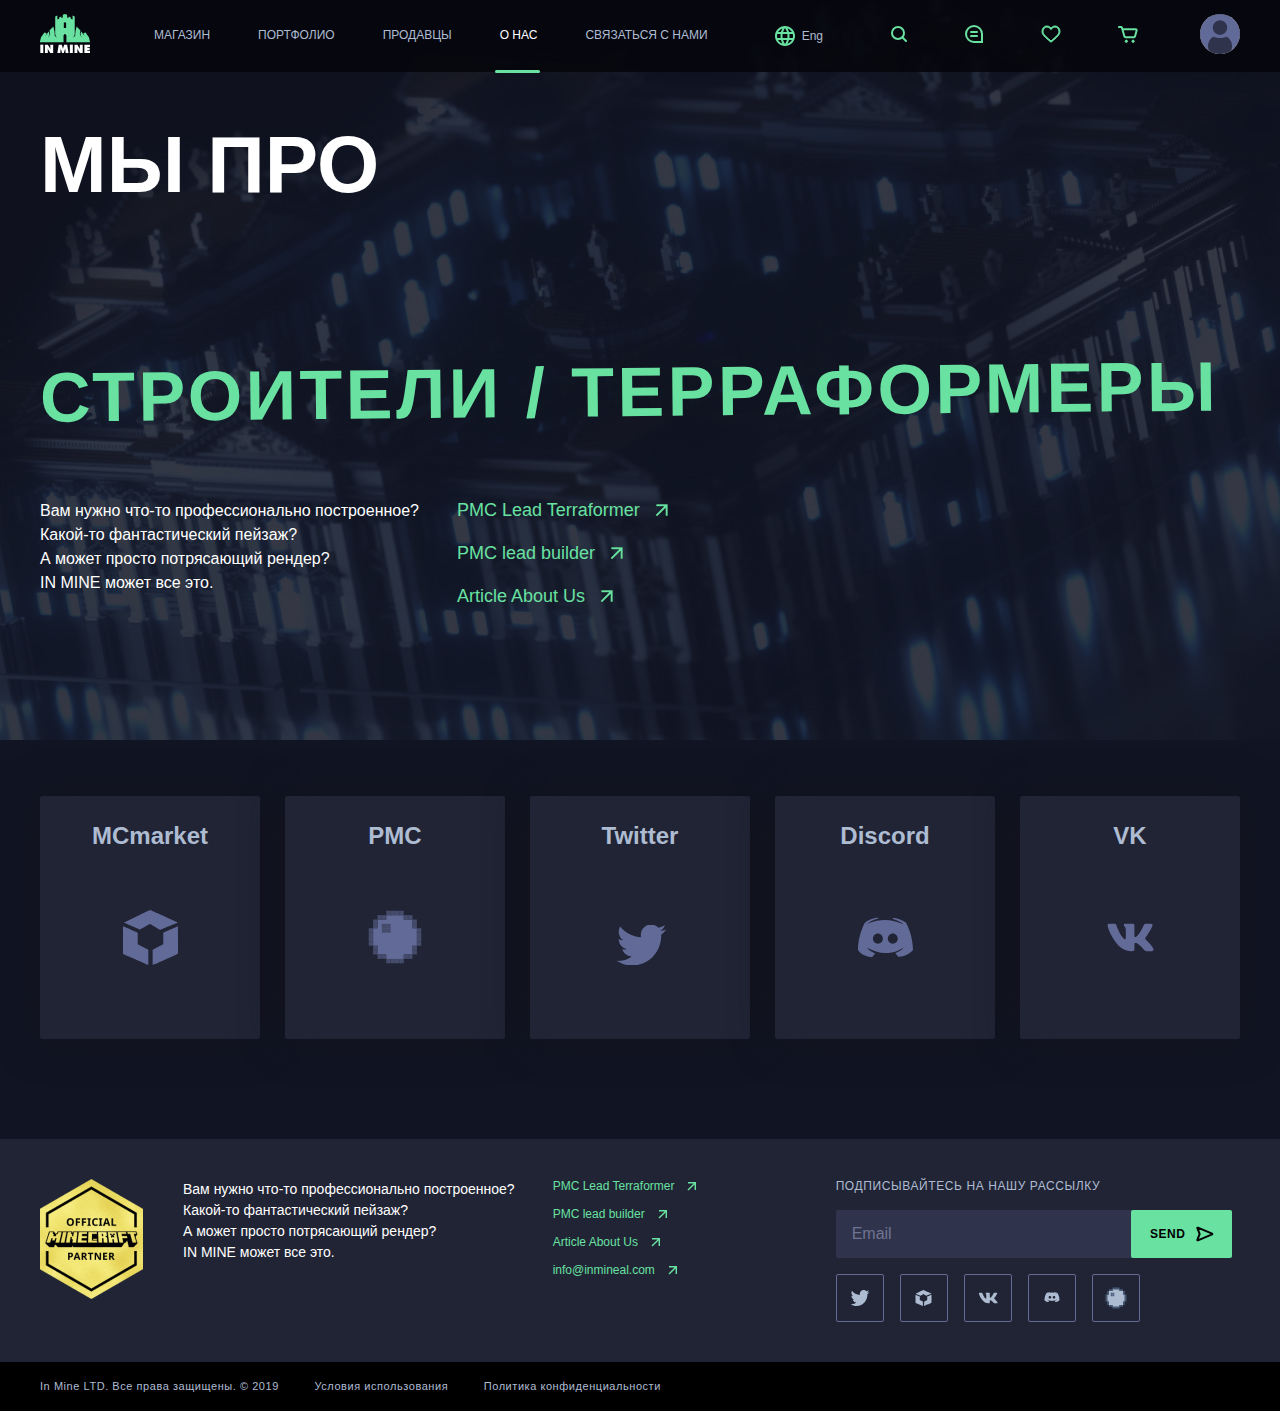
==== commit 124a4523: "Add files via upload" ====
--- a/about-us.html
+++ b/about-us.html
@@ -1,360 +1,365 @@
-<!DOCTYPE html>
-<html lang="en">
-
-<head>
-  <meta charset="UTF-8">
-  <meta name="viewport" content="width=device-width, initial-scale=1.0">
-  <title>InMine</title>
-  <link rel="stylesheet" href="css/libs.min.css">
-  <link rel="stylesheet" href="css/style.min.css">
-</head>
-
-<body>
-  <div class="wrapper">
-    <div class="content">
-      <header class="header header-about-us">
-        <div class="header__inner">
-          <div class="header__top-wrapper">
-            <div class="container">
-              <div class="header__inner-top">
-                <div class="header__logo">
-                  <a class="header__logo-link" href="index.html">
-                    <img src="images/icons/header-logo-top.svg" alt="">
-                  </a>
-                </div>
-                <nav class="header__menu">
-                  <ul class="header__menu-list">
-                    <li class="header__menu-item">
-                      <a class="header__menu-link" href="store.html">Store</a>
-                    </li>
-                    <li class="header__menu-item">
-                      <a class="header__menu-link" href="portfolio.html">Portfolio</a>
-                    </li>
-                    <li class="header__menu-item">
-                      <a class="header__menu-link" href="sellers.html">sellers</a>
-                    </li>
-                    <li class="header__menu-item">
-                      <a class="header__menu-link active" href="#">About us</a>
-                    </li>
-                    <li class="header__menu-item">
-                      <a class="header__menu-link" href="contact.html">Contact us</a>
-                    </li>
-                  </ul>
-                </nav>
-                <div class="header__lang">
-                  <button><img src="images/icons/header-language.svg" alt=""></button>
-                  <span>Eng</span>
-                </div>
-                <div class="header__top-icons">
-                  <ul class="header__icons-list">
-                    <li><a href="page-404.html"><img src="images/icons/loupe.svg" alt=""></a></li>
-                    <li><a href="page-404.html"><img src="images/icons/comments.svg" alt=""></a></li>
-                    <li><a href="page-404.html"><img src="images/icons/like.svg" alt=""></a></li>
-                    <li><a href="page-404.html"><img src="images/icons/basket.svg" alt=""></a></li>
-                  </ul>
-                </div>
-                <div class="header__top-user">
-                  <a class="header__user-link" href="product.html">
-                    <img src="images/content/user.jpg" alt="">
-                  </a>
-                </div>
-              </div>
-            </div>
-          </div>
-          <div class="about-us__main">
-            <div class="container">
-              <div class="about-us__main-title">
-                we are pro
-              </div>
-              <div class="about-us__main-subtitle">
-                builders / terraformers
-              </div>
-              <div class="about-box">
-                <p class="header__top-questions">
-                  You need something built professionally?<br>
-                  Some fantastic landscape?<br>
-                  Or maybe just a stunning render?<br>
-                  IN MINE can do it all.
-                </p>
-                <ul class="header__top-links">
-                  <li>
-                    <a href="product.html">PMC Lead Terraformer</a>
-                  </li>
-                  <li>
-                    <a href="product.html">PMC lead builder</a>
-                  </li>
-                  <li>
-                    <a href="product.html">Article About Us</a>
-                  </li>
-                </ul>
-              </div>
-            </div>
-          </div>
-        </div>
-      </header>
-      <section class="about-us">
-        <div class="container">
-          <div class="about-us__social">
-            <div class="about-us__social-item">
-              <a href="page-404.html" class="about-us__social-title">
-                MCmarket
-              </a>
-              <a href="page-404.html" class="about-us__social-img">
-                <svg width="55" height="55" viewBox="0 0 48 48" fill="none" xmlns="http://www.w3.org/2000/svg">
-                  <path fill-rule="evenodd" clip-rule="evenodd"
-                    d="M12.217 5.39798C5.99402 8.36406 0.885807 10.838 0.865569 10.8957C0.845331 10.9534 1.03514 11.0791 1.28733 11.175C1.53953 11.2708 2.87547 11.8597 4.2562 12.4835C5.63681 13.1075 8.27528 14.2958 10.1194 15.1243C11.9636 15.9529 13.6847 16.7269 13.9441 16.8445C14.2034 16.962 14.4639 17.0582 14.523 17.0582C14.5822 17.0582 15.9596 16.3329 17.5841 15.4464C19.2087 14.5599 20.9419 13.6197 21.4359 13.3572C21.9299 13.0945 22.6193 12.7192 22.968 12.5232C23.3167 12.3271 23.6454 12.1667 23.6986 12.1667C23.7518 12.1667 24.2479 12.4421 24.801 12.7788C25.7285 13.3432 30.471 16.1974 31.745 16.9578C32.4142 17.3573 32.5209 17.3604 33.3186 17.0025C34.042 16.6781 44.527 12.4096 46.5536 11.6145C47.2945 11.3239 47.9002 11.0604 47.8996 11.0291C47.899 10.9979 47.5353 10.8071 47.0914 10.6053C46.6474 10.4035 45.2873 9.7834 44.0688 9.22736C42.8504 8.67132 41.2607 7.94726 40.5362 7.61839C38.6416 6.75828 37.3402 6.16515 30.1993 2.90762C26.6876 1.30559 23.7507 -0.00283928 23.6729 4.62725e-06C23.5951 0.00284854 18.44 2.432 12.217 5.39798ZM0.000488281 26.2799V38.3455L0.988434 38.7805C1.53186 39.0197 2.97331 39.652 4.19177 40.1856C5.41024 40.7192 6.94604 41.3958 7.60467 41.689C8.2633 41.9822 9.36801 42.4679 10.0596 42.7683C10.7511 43.0688 12.1522 43.6834 13.1731 44.1343C14.194 44.5853 15.6489 45.2247 16.4064 45.5554C17.1638 45.8859 18.7233 46.5713 19.8721 47.0782C21.0209 47.5852 22.0047 48 22.0585 48C22.1123 48 22.1424 45.0021 22.1254 41.338L22.0945 34.6759L17.466 32.2778L12.8376 29.8797L12.8556 24.8134L12.8737 19.7471L11.3768 19.1013C10.5535 18.746 8.37108 17.8006 6.52692 17.0002C1.66706 14.891 0.0923373 14.2143 0.0435987 14.2143C0.019888 14.2143 0.000488281 19.6438 0.000488281 26.2799ZM45.5657 15.2476C44.2485 15.8144 42.5503 16.5528 41.792 16.8885C41.0338 17.2241 39.9829 17.6774 39.4569 17.8956C38.9308 18.1139 37.746 18.6231 36.8239 19.0273L35.1474 19.762V24.8416V29.9213L34.1894 30.4111C32.9168 31.0619 26.8855 34.1986 26.3167 34.5055L25.8685 34.7474L25.8677 41.3737C25.8671 45.0182 25.9114 48 25.966 48C26.0206 48 26.8694 47.648 27.852 47.2178C30.6455 45.995 35.9936 43.6397 37.1832 43.1085C37.7759 42.8436 38.4765 42.5373 38.7399 42.4276C39.1834 42.2431 41.1662 41.3704 43.7695 40.2141C44.3622 39.9508 45.5397 39.4356 46.3861 39.0692C47.2327 38.7028 47.947 38.3483 47.9738 38.2816C48.0005 38.2147 48.0085 32.7729 47.9916 26.1886L47.9607 14.2172L45.5657 15.2476Z"
-                    fill="#626A98" />
-                </svg>
-              </a>
-            </div>
-            <div class="about-us__social-item">
-              <a href="page-404.html" class="about-us__social-title">
-                PMC
-              </a>
-              <a href="page-404.html" class="about-us__social-img">
-                <svg width="54" height="54" viewBox="0 0 54 54" fill="none" xmlns="http://www.w3.org/2000/svg">
-                  <path
-                    d="M9.50049 18.2502V9.50024H18.2505V5.12524H35.7505V9.50024H44.5005V18.2502H48.8755V35.7502H44.5005V44.5002H35.7505V48.8752H18.2505V44.5002H9.50049V35.7502H5.12549V18.2502H9.50049Z"
-                    fill="#626A98" />
-                  <rect x="0.75" y="18.2502" width="4.375" height="4.375" fill="#454B6B" />
-                  <rect x="0.75" y="22.6248" width="4.375" height="4.375" fill="#454B6B" />
-                  <rect x="5.12549" y="9.49976" width="4.375" height="4.375" fill="#454B6B" />
-                  <rect x="9.49951" y="5.12524" width="4.375" height="4.375" fill="#454B6B" />
-                  <rect x="13.875" y="5.12524" width="4.375" height="4.375" fill="#454B6B" />
-                  <rect x="35.7495" y="5.12524" width="4.375" height="4.375" fill="#454B6B" />
-                  <rect x="40.125" y="5.12524" width="4.375" height="4.375" fill="#454B6B" />
-                  <rect x="18.2505" y="0.75" width="4.375" height="4.375" fill="#454B6B" />
-                  <rect x="22.6245" y="0.75" width="4.375" height="4.375" fill="#454B6B" />
-                  <rect x="27" y="0.75" width="4.375" height="4.375" fill="#454B6B" />
-                  <rect x="31.3755" y="0.75" width="4.375" height="4.375" fill="#454B6B" />
-                  <rect x="5.12549" y="13.875" width="4.375" height="4.375" fill="#454B6B" />
-                  <rect x="13.875" y="13.875" width="4.375" height="4.375" fill="#454B6B" />
-                  <rect x="18.2505" y="13.875" width="4.375" height="4.375" fill="#454B6B" />
-                  <rect x="13.875" y="18.2502" width="4.375" height="4.375" fill="#454B6B" />
-                  <rect x="18.2505" y="18.2502" width="4.375" height="4.375" fill="#454B6B" />
-                  <rect x="0.75" y="27" width="4.375" height="4.375" fill="#454B6B" />
-                  <rect x="0.75" y="31.3752" width="4.375" height="4.375" fill="#454B6B" />
-                  <rect width="4.375" height="4.375" transform="matrix(-1 0 0 1 53.25 18.2502)" fill="#454B6B" />
-                  <rect width="4.375" height="4.375" transform="matrix(-1 0 0 1 53.25 22.6248)" fill="#454B6B" />
-                  <rect width="4.375" height="4.375" transform="matrix(-1 0 0 1 48.8745 9.49976)" fill="#454B6B" />
-                  <rect width="4.375" height="4.375" transform="matrix(-1 0 0 1 48.8745 13.875)" fill="#454B6B" />
-                  <rect width="4.375" height="4.375" transform="matrix(1 0 0 -1 5.12549 44.5002)" fill="#454B6B" />
-                  <rect width="4.375" height="4.375" transform="matrix(1 0 0 -1 9.49951 48.8748)" fill="#454B6B" />
-                  <rect width="4.375" height="4.375" transform="matrix(1 0 0 -1 13.875 48.8748)" fill="#454B6B" />
-                  <rect width="4.375" height="4.375" transform="matrix(1 0 0 -1 35.7495 48.8748)" fill="#454B6B" />
-                  <rect width="4.375" height="4.375" transform="matrix(1 0 0 -1 40.125 48.8748)" fill="#454B6B" />
-                  <rect width="4.375" height="4.375" transform="matrix(1 0 0 -1 18.2505 53.25)" fill="#454B6B" />
-                  <rect width="4.375" height="4.375" transform="matrix(1 0 0 -1 22.6245 53.25)" fill="#454B6B" />
-                  <rect width="4.375" height="4.375" transform="matrix(1 0 0 -1 27 53.25)" fill="#454B6B" />
-                  <rect width="4.375" height="4.375" transform="matrix(1 0 0 -1 31.3755 53.25)" fill="#454B6B" />
-                  <rect width="4.375" height="4.375" transform="matrix(1 0 0 -1 5.12549 40.125)" fill="#454B6B" />
-                  <rect x="48.8745" y="44.5002" width="4.375" height="4.375" transform="rotate(-180 48.8745 44.5002)"
-                    fill="#454B6B" />
-                  <rect x="48.8745" y="40.125" width="4.375" height="4.375" transform="rotate(-180 48.8745 40.125)"
-                    fill="#454B6B" />
-                  <rect width="4.375" height="4.375" transform="matrix(-1 0 0 1 53.25 27)" fill="#454B6B" />
-                  <rect width="4.375" height="4.375" transform="matrix(-1 0 0 1 53.25 31.3752)" fill="#454B6B" />
-                </svg>
-              </a>
-            </div>
-            <div class="about-us__social-item">
-              <a href="page-404.html" class="about-us__social-title">
-                Twitter
-              </a>
-              <a href="page-404.html" class="about-us__social-img">
-                <svg width="70" height="70" viewBox="0 0 72 72" fill="none" xmlns="http://www.w3.org/2000/svg">
-                  <path
-                    d="M63 19.9693C61.1229 20.8125 59.1088 21.3844 56.9927 21.6397C59.1534 20.3279 60.8074 18.2472 61.5913 15.7754C59.5645 16.9903 57.3272 17.8724 54.9434 18.3506C53.0345 16.286 50.3192 15 47.3076 15C41.5297 15 36.845 19.7496 36.845 25.6042C36.845 26.4345 36.9374 27.2455 37.1159 28.021C28.422 27.5783 20.7129 23.3554 15.5533 16.9385C14.6514 18.5024 14.1383 20.3246 14.1383 22.2698C14.1383 25.9499 15.9868 29.1971 18.7913 31.0969C17.0767 31.0387 15.4641 30.5605 14.0523 29.7657V29.8982C14.0523 35.0355 17.6599 39.323 22.4434 40.2988C21.567 40.5379 20.6428 40.6704 19.6868 40.6704C19.0112 40.6704 18.3578 40.6025 17.7173 40.4733C19.0493 44.6898 22.9119 47.756 27.4884 47.84C23.9094 50.6833 19.3968 52.3732 14.4953 52.3732C13.6508 52.3732 12.819 52.3215 12 52.2278C16.6306 55.2423 22.128 57 28.0365 57C47.2822 57 57.8022 40.8384 57.8022 26.8223L57.7672 25.4492C59.8227 23.9628 61.6009 22.0953 63 19.9693Z"
-                    fill="#242635" />
-                  <mask id="mask0" mask-type="alpha" maskUnits="userSpaceOnUse" x="12" y="15" width="51" height="42">
-                    <path
-                      d="M63 19.9693C61.1229 20.8125 59.1088 21.3844 56.9927 21.6397C59.1534 20.3279 60.8074 18.2472 61.5913 15.7754C59.5645 16.9903 57.3272 17.8724 54.9434 18.3506C53.0345 16.286 50.3192 15 47.3076 15C41.5297 15 36.845 19.7496 36.845 25.6042C36.845 26.4345 36.9374 27.2455 37.1159 28.021C28.422 27.5783 20.7129 23.3554 15.5533 16.9385C14.6514 18.5024 14.1383 20.3246 14.1383 22.2698C14.1383 25.9499 15.9868 29.1971 18.7913 31.0969C17.0767 31.0387 15.4641 30.5605 14.0523 29.7657V29.8982C14.0523 35.0355 17.6599 39.323 22.4434 40.2988C21.567 40.5379 20.6428 40.6704 19.6868 40.6704C19.0112 40.6704 18.3578 40.6025 17.7173 40.4733C19.0493 44.6898 22.9119 47.756 27.4884 47.84C23.9094 50.6833 19.3968 52.3732 14.4953 52.3732C13.6508 52.3732 12.819 52.3215 12 52.2278C16.6306 55.2423 22.128 57 28.0365 57C47.2822 57 57.8022 40.8384 57.8022 26.8223L57.7672 25.4492C59.8227 23.9628 61.6009 22.0953 63 19.9693Z"
-                      fill="white" />
-                  </mask>
-                  <g mask="url(#mask0)">
-                    <rect x="-54" y="-54" width="180" height="180" fill="#626A98" />
-                  </g>
-                </svg>
-              </a>
-            </div>
-            <div class="about-us__social-item">
-              <a href="page-404.html" class="about-us__social-title">
-                Discord
-              </a>
-              <a href="page-404.html" class="about-us__social-img">
-                <svg width="55" height="55" viewBox="0 0 42 30" fill="none" xmlns="http://www.w3.org/2000/svg">
-                  <path fill-rule="evenodd" clip-rule="evenodd"
-                    d="M15.2782 0.00145769C15.2782 0.00145769 10.4397 -0.188709 5.21961 3.77505C5.21961 3.77505 -0.000488281 13.1169 -0.000488281 24.6338C-0.000488281 24.6338 2.89292 29.8039 10.827 30C10.827 30 11.9861 28.4163 13.1566 27.0227C8.69968 25.6321 6.96534 22.851 6.96534 22.851L8.45476 23.6414C8.74244 23.7632 9.03123 23.8871 9.3221 24.012L9.32289 24.0123C13.437 25.7778 17.9656 27.7212 25.6358 26.4225L25.7559 26.3947C27.4503 26.0031 29.1474 25.6108 30.8417 24.8329C31.1524 24.6691 31.483 24.5054 31.8309 24.3331C32.7452 23.8803 33.7793 23.3682 34.8827 22.643C34.8827 22.643 33.1456 25.4242 28.5036 26.8147C29.4605 28.1994 30.8046 29.7861 30.8046 29.7861C37.3078 29.64 40.5531 26.1427 41.609 25.0049C41.8418 24.754 41.9681 24.6178 41.9995 24.6576C41.9995 13.1585 36.7481 3.79881 36.7481 3.79881C32.0548 0.218363 27.6692 0.0579122 26.8404 0.0549387L26.3107 0.598692C32.3054 2.38149 35.2074 5.16563 35.2074 5.16563C26.5101 0.696748 17.1151 0.441214 8.51171 3.97115C7.15899 4.57433 6.38438 4.96952 6.38438 4.96952C6.38438 4.96952 9.28064 1.99225 15.6683 0.402586L15.2782 0.00145769ZM26.8575 0.0400826L26.9515 0.00442738H26.8917L26.8575 0.0400826ZM30.3775 15.8476C30.3775 18.0356 28.6774 19.8094 26.5803 19.8094C24.4832 19.8094 22.7832 18.0356 22.7832 15.8476C22.7832 13.6596 24.4832 11.8858 26.5803 11.8858C28.6774 11.8858 30.3775 13.6596 30.3775 15.8476ZM15.1897 19.8094C17.2868 19.8094 18.9868 18.0356 18.9868 15.8476C18.9868 13.6596 17.2868 11.8858 15.1897 11.8858C13.0926 11.8858 11.3926 13.6596 11.3926 15.8476C11.3926 18.0356 13.0926 19.8094 15.1897 19.8094Z"
-                    fill="#626A98" />
-                </svg>
-              </a>
-            </div>
-            <div class="about-us__social-item">
-              <a href="page-404.html" class="about-us__social-title">
-                VK
-              </a>
-              <a href="page-404.html" class="about-us__social-img">
-                <svg width="55" height="55" viewBox="0 0 60 60" fill="none" xmlns="http://www.w3.org/2000/svg">
-                  <path
-                    d="M53.948 17.1376C54.298 15.9751 53.948 15.1226 52.293 15.1226H46.8105C45.4155 15.1226 44.778 15.8601 44.428 16.6701C44.428 16.6701 41.6405 23.4676 37.6905 27.8751C36.4155 29.1576 35.833 29.5626 35.138 29.5626C34.7905 29.5626 34.2855 29.1576 34.2855 27.9951V17.1376C34.2855 15.7426 33.883 15.1226 32.7205 15.1226H24.1055C23.2355 15.1226 22.7105 15.7676 22.7105 16.3826C22.7105 17.7026 24.6855 18.0076 24.888 21.7276V29.7976C24.888 31.5651 24.5705 31.8876 23.8705 31.8876C22.013 31.8876 17.493 25.0651 14.8105 17.2551C14.288 15.7376 13.7605 15.1251 12.3605 15.1251H6.88049C5.31299 15.1251 5.00049 15.8626 5.00049 16.6726C5.00049 18.1276 6.85799 25.3276 13.653 34.8501C18.183 41.3526 24.5605 44.8776 30.3705 44.8776C33.853 44.8776 34.283 44.0951 34.283 42.7451V37.8301C34.283 36.2651 34.6155 35.9501 35.718 35.9501C36.528 35.9501 37.923 36.3601 41.1755 39.4926C44.8905 43.2076 45.5055 44.8751 47.593 44.8751H53.073C54.638 44.8751 55.4205 44.0926 54.9705 42.5476C54.478 41.0101 52.703 38.7726 50.348 36.1251C49.068 34.6151 47.1555 32.9901 46.573 32.1776C45.7605 31.1301 45.9955 30.6676 46.573 29.7376C46.5755 29.7401 53.253 20.3351 53.948 17.1376Z"
-                    fill="#626A98" />
-                </svg>
-              </a>
-            </div>
-          </div>
-        </div>
-      </section>
-
-
-    </div>
-
-    <footer class="footer">
-      <div class="footer__top">
-        <div class="container">
-          <div class="footer__top-inner">
-            <a class="content-logo" href="product.html">
-              <img src="images/header-content-logo.png" alt="">
-            </a>
-            <div class="footer__top-info">
-              <p class="header__top-questions">
-                You need something built professionally?<br>
-                Some fantastic landscape?<br>
-                Or maybe just a stunning render?<br>
-                IN MINE can do it all.
-              </p>
-              <ul class="header__top-links">
-                <li>
-                  <a href="page-404.html">PMC Lead Terraformer</a>
-                </li>
-                <li>
-                  <a href="page-404.html">PMC lead builder</a>
-                </li>
-                <li>
-                  <a href="page-404.html">Article About Us</a>
-                </li>
-                <li>
-                  <a class="footer__mail" href="mailto:info@inmineal.com">info@inmineal.com</a>
-                </li>
-              </ul>
-              <div class="header__form">
-                <h3 class="header__form-title">
-                  subscribe to our mailing
-                </h3>
-                <form>
-                  <input type="text" placeholder="Email">
-                  <button type="submit">send</button>
-                </form>
-                <ul class="social">
-                  <a href="product.html">
-                    <li><svg width="20" height="16" viewBox="0 0 20 16" fill="none" xmlns="http://www.w3.org/2000/svg">
-                        <path
-                          d="M19.3334 1.89305C18.6464 2.21429 17.9092 2.43216 17.1346 2.52942C17.9255 2.02968 18.5309 1.23702 18.8178 0.295398C18.076 0.758193 17.2571 1.09424 16.3846 1.27641C15.6859 0.489895 14.6921 0 13.5898 0C11.475 0 9.76033 1.80937 9.76033 4.03969C9.76033 4.35601 9.79415 4.66496 9.85949 4.96039C6.67742 4.79174 3.85579 3.18301 1.96732 0.738495C1.6372 1.33425 1.44941 2.02842 1.44941 2.76943C1.44941 4.1714 2.12595 5.40841 3.15244 6.13213C2.52488 6.10999 1.93465 5.92782 1.41793 5.62502V5.67549C1.41793 7.63256 2.73836 9.2659 4.48918 9.63764C4.1684 9.72873 3.83014 9.7792 3.4802 9.7792C3.23293 9.7792 2.9938 9.75335 2.75934 9.70411C3.2469 11.3104 4.66066 12.4785 6.33569 12.5105C5.02576 13.5937 3.37406 14.2374 1.58007 14.2374C1.27098 14.2374 0.966513 14.2177 0.666748 14.182C2.3616 15.3304 4.37373 16 6.53633 16C13.5805 16 17.431 9.84321 17.431 4.50374L17.4181 3.98063C18.1705 3.41439 18.8213 2.70297 19.3334 1.89305Z"
-                          fill="#AEBCD2" />
-                      </svg>
-                    </li>
-                  </a>
-                  <a href="product.html">
-                    <li>
-                      <svg width="17" height="16" viewBox="0 0 17 16" fill="none" xmlns="http://www.w3.org/2000/svg">
-                        <path fill-rule="evenodd" clip-rule="evenodd"
-                          d="M4.58316 1.79933C2.50883 2.78802 0.806093 3.61268 0.799347 3.6319C0.792601 3.65113 0.855869 3.69303 0.939934 3.72499C1.024 3.75692 1.46931 3.95323 1.92956 4.16118C2.38976 4.36916 3.26925 4.76526 3.88397 5.04142C4.49869 5.31762 5.07238 5.57562 5.15884 5.61483C5.2453 5.654 5.33212 5.68608 5.35184 5.68608C5.37156 5.68608 5.83068 5.44431 6.3722 5.14881C6.91371 4.85331 7.49147 4.53991 7.65613 4.45239C7.82079 4.36484 8.05059 4.23974 8.16683 4.17441C8.28306 4.10904 8.39264 4.05557 8.41036 4.05557C8.42808 4.05557 8.59346 4.14737 8.77783 4.25961C9.08699 4.44773 10.6678 5.39915 11.0925 5.6526C11.3156 5.78577 11.3511 5.78679 11.617 5.6675C11.8581 5.55936 15.3532 4.13653 16.0287 3.87151C16.2756 3.77463 16.4775 3.68681 16.4773 3.67638C16.4771 3.66596 16.3559 3.60237 16.2079 3.5351C16.06 3.46783 15.6066 3.26113 15.2004 3.07579C14.7943 2.89044 14.2644 2.64909 14.0229 2.53946C13.3914 2.25276 12.9575 2.05505 10.5773 0.969207C9.40669 0.435196 8.42772 -0.000946428 8.40178 1.54242e-06C8.37587 0.000949513 6.65748 0.810668 4.58316 1.79933ZM0.510986 8.75997V12.7818L0.840301 12.9268C1.02144 13.0066 1.50193 13.2173 1.90808 13.3952C2.31424 13.5731 2.82617 13.7986 3.04572 13.8963C3.26526 13.9941 3.63349 14.156 3.86401 14.2561C4.09453 14.3563 4.56156 14.5611 4.90185 14.7114C5.24215 14.8618 5.72714 15.0749 5.97961 15.1851C6.23209 15.2953 6.75193 15.5238 7.13485 15.6927C7.51777 15.8617 7.84573 16 7.86366 16C7.88158 16 7.89164 15.0007 7.88597 13.7793L7.87567 11.5586L6.33284 10.7593L4.79001 9.95991L4.79604 8.27112L4.80206 6.58237L4.3031 6.3671C4.02867 6.24868 3.30118 5.93354 2.68646 5.66674C1.06651 4.96365 0.541603 4.73811 0.525356 4.73811C0.517453 4.73811 0.510986 6.54794 0.510986 8.75997ZM15.6994 5.08253C15.2603 5.27148 14.6943 5.51761 14.4415 5.62951C14.1887 5.74137 13.8385 5.89247 13.6631 5.9652C13.4878 6.03797 13.0928 6.20769 12.7855 6.34242L12.2266 6.58734V8.28052V9.97375L11.9073 10.137C11.4831 10.354 9.47267 11.3995 9.28306 11.5018L9.13365 11.5825L9.13338 13.7912C9.13318 15.0061 9.14795 16 9.16615 16C9.18435 16 9.46728 15.8827 9.79484 15.7393C10.726 15.3317 12.5087 14.5466 12.9052 14.3695C13.1028 14.2812 13.3363 14.1791 13.4241 14.1425C13.5719 14.081 14.2329 13.7901 15.1006 13.4047C15.2982 13.3169 15.6907 13.1452 15.9729 13.0231C16.255 12.9009 16.4931 12.7828 16.5021 12.7605C16.511 12.7382 16.5137 10.9243 16.508 8.72952L16.4977 4.73906L15.6994 5.08253Z"
-                          fill="#AEBCD2" />
-                      </svg>
-                    </li>
-                  </a>
-                  <a href="product.html">
-                    <li>
-                      <svg width="20" height="12" viewBox="0 0 20 12" fill="none" xmlns="http://www.w3.org/2000/svg">
-                        <path
-                          d="M19.1142 1.38897C19.2446 0.972233 19.1142 0.666626 18.4975 0.666626H16.4546C15.9348 0.666626 15.6973 0.931008 15.5668 1.22138C15.5668 1.22138 14.5282 3.65817 13.0563 5.23818C12.5813 5.69794 12.3642 5.84312 12.1052 5.84312C11.9758 5.84312 11.7876 5.69794 11.7876 5.2812V1.38897C11.7876 0.888886 11.6376 0.666626 11.2044 0.666626H7.99434C7.67016 0.666626 7.47454 0.897848 7.47454 1.11831C7.47454 1.59151 8.21046 1.70085 8.28591 3.03441V5.92737C8.28591 6.56098 8.1676 6.6766 7.90677 6.6766C7.21464 6.6766 5.53041 4.23084 4.53086 1.43109C4.33617 0.887093 4.13961 0.667523 3.61795 0.667523H1.57601C0.991931 0.667523 0.875488 0.931904 0.875488 1.22228C0.875488 1.74387 1.56762 4.32495 4.09956 7.7386C5.78751 10.0696 8.16388 11.3333 10.3288 11.3333C11.6264 11.3333 11.7866 11.0528 11.7866 10.5688V8.80688C11.7866 8.24586 11.9105 8.13293 12.3214 8.13293C12.6232 8.13293 13.143 8.27991 14.3549 9.40286C15.7392 10.7346 15.9683 11.3324 16.7462 11.3324H18.7881C19.3713 11.3324 19.6628 11.0519 19.4952 10.498C19.3117 9.94686 18.6503 9.14475 17.7727 8.19567C17.2958 7.65436 16.5832 7.07182 16.3661 6.78056C16.0634 6.40505 16.1509 6.23925 16.3661 5.90586C16.367 5.90675 18.8552 2.53522 19.1142 1.38897Z"
-                          fill="#AEBCD2" />
-                      </svg>
-                    </li>
-                  </a>
-                  <a href="product.html">
-                    <li>
-                      <svg width="16" height="12" viewBox="0 0 16 12" fill="none" xmlns="http://www.w3.org/2000/svg">
-                        <path fill-rule="evenodd" clip-rule="evenodd"
-                          d="M5.95667 0.000485895C5.95667 0.000485895 4.22864 -0.0629029 2.36432 1.25835C2.36432 1.25835 0.5 4.3723 0.5 8.21126C0.5 8.21126 1.53336 9.93463 4.36697 10C4.36697 10 4.78092 9.47209 5.19894 9.00758C3.6072 8.54405 2.9878 7.61699 2.9878 7.61699L3.51973 7.88045C3.62253 7.92109 3.72572 7.96242 3.82966 8.00405L3.82978 8.0041C5.2991 8.5926 6.91646 9.24039 9.65582 8.80751L9.69873 8.79825C10.3039 8.66769 10.91 8.53692 11.5151 8.27762C11.626 8.22307 11.744 8.16853 11.8681 8.11115L11.8683 8.11104C12.1949 7.9601 12.5642 7.7894 12.9583 7.54766C12.9583 7.54766 12.3379 8.47472 10.68 8.93825C11.0218 9.39979 11.5018 9.92869 11.5018 9.92869C13.8244 9.88 14.9834 8.71423 15.3605 8.33495C15.4437 8.25134 15.4888 8.20595 15.5 8.21918C15.5 4.38617 13.6245 1.26627 13.6245 1.26627C11.9483 0.0727876 10.382 0.0193041 10.086 0.0183129L9.89687 0.199564C12.0378 0.793831 13.0742 1.72188 13.0742 1.72188C9.96806 0.232249 6.61269 0.147071 3.54007 1.32372C3.05696 1.52478 2.78031 1.65651 2.78031 1.65651C2.78031 1.65651 3.81469 0.664082 6.09601 0.134195L5.95667 0.000485895ZM10.0921 0.0133609L10.1257 0.00147579H10.1044L10.0921 0.0133609ZM11.3493 5.28263C11.3493 6.01197 10.7422 6.60322 9.99319 6.60322C9.24423 6.60322 8.63708 6.01197 8.63708 5.28263C8.63708 4.55328 9.24423 3.96204 9.99319 3.96204C10.7422 3.96204 11.3493 4.55328 11.3493 5.28263ZM5.92498 6.60322C6.67394 6.60322 7.2811 6.01197 7.2811 5.28263C7.2811 4.55328 6.67394 3.96204 5.92498 3.96204C5.17602 3.96204 4.56887 4.55328 4.56887 5.28263C4.56887 6.01197 5.17602 6.60322 5.92498 6.60322Z"
-                          fill="#AEBCD2" />
-                      </svg>
-                    </li>
-                  </a>
-                  <a href="product.html">
-                    <li>
-                      <svg width="22" height="22" viewBox="0 0 22 22" fill="none" xmlns="http://www.w3.org/2000/svg">
-                        <path
-                          d="M4 7.50024V4.00024H7.5V2.25024H14.5V4.00024H18V7.50024H19.75V14.5002H18V18.0002H14.5V19.7502H7.5V18.0002H4V14.5002H2.25V7.50024H4Z"
-                          fill="#AEBCD2" />
-                        <rect x="0.5" y="7.50024" width="1.75" height="1.75" fill="#495D7B" />
-                        <rect x="0.5" y="9.24976" width="1.75" height="1.75" fill="#495D7B" />
-                        <rect x="2.25" y="3.99976" width="1.75" height="1.75" fill="#495D7B" />
-                        <rect x="4" y="2.25024" width="1.75" height="1.75" fill="#495D7B" />
-                        <rect x="5.75" y="2.25024" width="1.75" height="1.75" fill="#495D7B" />
-                        <rect x="14.5" y="2.25024" width="1.75" height="1.75" fill="#495D7B" />
-                        <rect x="16.25" y="2.25024" width="1.75" height="1.75" fill="#495D7B" />
-                        <rect x="7.5" y="0.5" width="1.75" height="1.75" fill="#495D7B" />
-                        <rect x="9.25" y="0.5" width="1.75" height="1.75" fill="#495D7B" />
-                        <rect x="11" y="0.5" width="1.75" height="1.75" fill="#495D7B" />
-                        <rect x="12.75" y="0.5" width="1.75" height="1.75" fill="#495D7B" />
-                        <rect x="2.25" y="5.75" width="1.75" height="1.75" fill="#495D7B" />
-                        <rect x="5.75" y="5.75" width="1.75" height="1.75" fill="#495D7B" />
-                        <rect x="7.5" y="5.75" width="1.75" height="1.75" fill="#495D7B" />
-                        <rect x="5.75" y="7.50024" width="1.75" height="1.75" fill="#495D7B" />
-                        <rect x="7.5" y="7.50024" width="1.75" height="1.75" fill="#495D7B" />
-                        <rect x="0.5" y="11" width="1.75" height="1.75" fill="#495D7B" />
-                        <rect x="0.5" y="12.7502" width="1.75" height="1.75" fill="#495D7B" />
-                        <rect width="1.75" height="1.75" transform="matrix(-1 0 0 1 21.5 7.50024)" fill="#495D7B" />
-                        <rect width="1.75" height="1.75" transform="matrix(-1 0 0 1 21.5 9.24976)" fill="#495D7B" />
-                        <rect width="1.75" height="1.75" transform="matrix(-1 0 0 1 19.75 3.99976)" fill="#495D7B" />
-                        <rect width="1.75" height="1.75" transform="matrix(-1 0 0 1 19.75 5.75)" fill="#495D7B" />
-                        <rect width="1.75" height="1.75" transform="matrix(1 0 0 -1 2.25 18.0002)" fill="#495D7B" />
-                        <rect width="1.75" height="1.75" transform="matrix(1 0 0 -1 4 19.7498)" fill="#495D7B" />
-                        <rect width="1.75" height="1.75" transform="matrix(1 0 0 -1 5.75 19.7498)" fill="#495D7B" />
-                        <rect width="1.75" height="1.75" transform="matrix(1 0 0 -1 14.5 19.7498)" fill="#495D7B" />
-                        <rect width="1.75" height="1.75" transform="matrix(1 0 0 -1 16.25 19.7498)" fill="#495D7B" />
-                        <rect width="1.75" height="1.75" transform="matrix(1 0 0 -1 7.5 21.5)" fill="#495D7B" />
-                        <rect width="1.75" height="1.75" transform="matrix(1 0 0 -1 9.25 21.5)" fill="#495D7B" />
-                        <rect width="1.75" height="1.75" transform="matrix(1 0 0 -1 11 21.5)" fill="#495D7B" />
-                        <rect width="1.75" height="1.75" transform="matrix(1 0 0 -1 12.75 21.5)" fill="#495D7B" />
-                        <rect width="1.75" height="1.75" transform="matrix(1 0 0 -1 2.25 16.25)" fill="#495D7B" />
-                        <rect x="19.75" y="18.0002" width="1.75" height="1.75" transform="rotate(-180 19.75 18.0002)"
-                          fill="#495D7B" />
-                        <rect x="19.75" y="16.25" width="1.75" height="1.75" transform="rotate(-180 19.75 16.25)"
-                          fill="#495D7B" />
-                        <rect width="1.75" height="1.75" transform="matrix(-1 0 0 1 21.5 11)" fill="#495D7B" />
-                        <rect width="1.75" height="1.75" transform="matrix(-1 0 0 1 21.5 12.7502)" fill="#495D7B" />
-                      </svg>
-                    </li>
-                  </a>
-                </ul>
-              </div>
-            </div>
-          </div>
-        </div>
-      </div>
-      <div class="footer__bottom">
-        <div class="container">
-          <div class="footer__bottom-inner">
-            <div class="footer__copy">
-              In Mine LTD. All Rights Reserved. © 2019
-            </div>
-            <div class="header__bottom-links">
-              <a href="page-404.html">Terms of Service</a>
-              <a href="page-404.html">Privacy Policy</a>
-            </div>
-          </div>
-        </div>
-      </div>
-    </footer>
-  </div>
-
-
-
-
-  <script src="https://ajax.googleapis.com/ajax/libs/jquery/3.5.1/jquery.min.js"></script>
-  <script src="js/libs.min.js"></script>
-  <script src="js/main.js"></script>
-</body>
-
+<!DOCTYPE html>
+<html lang="en">
+
+<head>
+  <meta charset="UTF-8">
+  <meta name="viewport" content="width=device-width, initial-scale=1.0">
+  <title>InMine</title>
+  <link rel="stylesheet" href="css/libs.min.css">
+  <link rel="stylesheet" href="css/style.min.css">
+</head>
+
+<body>
+  <div class="wrapper">
+    <div class="content">
+      <header class="header header-about-us">
+        <div class="header__inner">
+          <div class="header__top-wrapper">
+            <div class="container">
+              <div class="header__inner-top">
+                <div class="header__logo">
+                  <a class="header__logo-link" href="index.html">
+                    <img src="images/icons/header-logo-top.svg" alt="">
+                  </a>
+                </div>
+                <div class="menu-btn">
+                  <div class="menu-btn__row"></div>
+                  <div class="menu-btn__row"></div>
+                  <div class="menu-btn__row"></div>
+                </div>
+                <nav class="header__menu">
+                  <ul class="header__menu-list">
+                    <li class="header__menu-item">
+                      <a class="header__menu-link" href="store.html">Магазин</a>
+                    </li>
+                    <li class="header__menu-item">
+                      <a class="header__menu-link" href="portfolio.html">Портфолио</a>
+                    </li>
+                    <li class="header__menu-item">
+                      <a class="header__menu-link" href="sellers.html">Продавцы</a>
+                    </li>
+                    <li class="header__menu-item">
+                      <a class="header__menu-link active" href="about-us.html">О нас</a>
+                    </li>
+                    <li class="header__menu-item">
+                      <a class="header__menu-link" href="contact.html">Связаться с нами</a>
+                    </li>
+                  </ul>
+                </nav>
+                <div class="header__lang">
+                  <button><img src="images/icons/header-language.svg" alt=""></button>
+                  <span>Eng</span>
+                </div>
+                <div class="header__top-icons">
+                  <ul class="header__icons-list">
+                    <li><a href="page-404.html"><img src="images/icons/loupe.svg" alt=""></a></li>
+                    <li><a href="page-404.html"><img src="images/icons/comments.svg" alt=""></a></li>
+                    <li><a href="page-404.html"><img src="images/icons/like.svg" alt=""></a></li>
+                    <li><a href="page-404.html"><img src="images/icons/basket.svg" alt=""></a></li>
+                  </ul>
+                </div>
+                <div class="header__top-user">
+                  <a class="header__user-link" href="product.html">
+                    <img src="images/content/user.jpg" alt="">
+                  </a>
+                </div>
+              </div>
+            </div>
+          </div>
+          <div class="about-us__main">
+            <div class="container">
+              <div class="about-us__main-title animate__animated animate__fadeInDown">
+                мы про
+              </div>
+              <div class="about-us__main-subtitle animate__animated animate__fadeInUp">
+                строители / терраформеры
+              </div>
+              <div class="about-box">
+                <p class="header__top-questions">
+                  Вам нужно что-то профессионально построенное?<br>
+                  Какой-то фантастический пейзаж?<br>
+                  А может просто потрясающий рендер?<br>
+                  IN MINE может все это.
+                </p>
+                <ul class="header__top-links">
+                  <li>
+                    <a href="product.html">PMC Lead Terraformer</a>
+                  </li>
+                  <li>
+                    <a href="product.html">PMC lead builder</a>
+                  </li>
+                  <li>
+                    <a href="product.html">Article About Us</a>
+                  </li>
+                </ul>
+              </div>
+            </div>
+          </div>
+        </div>
+      </header>
+      <section class="about-us">
+        <div class="container">
+          <div class="about-us__social">
+            <div class="about-us__social-item">
+              <a href="page-404.html" class="about-us__social-title">
+                MCmarket
+              </a>
+              <a href="page-404.html" class="about-us__social-img">
+                <svg width="55" height="55" viewBox="0 0 48 48" fill="none" xmlns="http://www.w3.org/2000/svg">
+                  <path fill-rule="evenodd" clip-rule="evenodd"
+                    d="M12.217 5.39798C5.99402 8.36406 0.885807 10.838 0.865569 10.8957C0.845331 10.9534 1.03514 11.0791 1.28733 11.175C1.53953 11.2708 2.87547 11.8597 4.2562 12.4835C5.63681 13.1075 8.27528 14.2958 10.1194 15.1243C11.9636 15.9529 13.6847 16.7269 13.9441 16.8445C14.2034 16.962 14.4639 17.0582 14.523 17.0582C14.5822 17.0582 15.9596 16.3329 17.5841 15.4464C19.2087 14.5599 20.9419 13.6197 21.4359 13.3572C21.9299 13.0945 22.6193 12.7192 22.968 12.5232C23.3167 12.3271 23.6454 12.1667 23.6986 12.1667C23.7518 12.1667 24.2479 12.4421 24.801 12.7788C25.7285 13.3432 30.471 16.1974 31.745 16.9578C32.4142 17.3573 32.5209 17.3604 33.3186 17.0025C34.042 16.6781 44.527 12.4096 46.5536 11.6145C47.2945 11.3239 47.9002 11.0604 47.8996 11.0291C47.899 10.9979 47.5353 10.8071 47.0914 10.6053C46.6474 10.4035 45.2873 9.7834 44.0688 9.22736C42.8504 8.67132 41.2607 7.94726 40.5362 7.61839C38.6416 6.75828 37.3402 6.16515 30.1993 2.90762C26.6876 1.30559 23.7507 -0.00283928 23.6729 4.62725e-06C23.5951 0.00284854 18.44 2.432 12.217 5.39798ZM0.000488281 26.2799V38.3455L0.988434 38.7805C1.53186 39.0197 2.97331 39.652 4.19177 40.1856C5.41024 40.7192 6.94604 41.3958 7.60467 41.689C8.2633 41.9822 9.36801 42.4679 10.0596 42.7683C10.7511 43.0688 12.1522 43.6834 13.1731 44.1343C14.194 44.5853 15.6489 45.2247 16.4064 45.5554C17.1638 45.8859 18.7233 46.5713 19.8721 47.0782C21.0209 47.5852 22.0047 48 22.0585 48C22.1123 48 22.1424 45.0021 22.1254 41.338L22.0945 34.6759L17.466 32.2778L12.8376 29.8797L12.8556 24.8134L12.8737 19.7471L11.3768 19.1013C10.5535 18.746 8.37108 17.8006 6.52692 17.0002C1.66706 14.891 0.0923373 14.2143 0.0435987 14.2143C0.019888 14.2143 0.000488281 19.6438 0.000488281 26.2799ZM45.5657 15.2476C44.2485 15.8144 42.5503 16.5528 41.792 16.8885C41.0338 17.2241 39.9829 17.6774 39.4569 17.8956C38.9308 18.1139 37.746 18.6231 36.8239 19.0273L35.1474 19.762V24.8416V29.9213L34.1894 30.4111C32.9168 31.0619 26.8855 34.1986 26.3167 34.5055L25.8685 34.7474L25.8677 41.3737C25.8671 45.0182 25.9114 48 25.966 48C26.0206 48 26.8694 47.648 27.852 47.2178C30.6455 45.995 35.9936 43.6397 37.1832 43.1085C37.7759 42.8436 38.4765 42.5373 38.7399 42.4276C39.1834 42.2431 41.1662 41.3704 43.7695 40.2141C44.3622 39.9508 45.5397 39.4356 46.3861 39.0692C47.2327 38.7028 47.947 38.3483 47.9738 38.2816C48.0005 38.2147 48.0085 32.7729 47.9916 26.1886L47.9607 14.2172L45.5657 15.2476Z"
+                    fill="#626A98" />
+                </svg>
+              </a>
+            </div>
+            <div class="about-us__social-item">
+              <a href="page-404.html" class="about-us__social-title">
+                PMC
+              </a>
+              <a href="page-404.html" class="about-us__social-img">
+                <svg width="54" height="54" viewBox="0 0 54 54" fill="none" xmlns="http://www.w3.org/2000/svg">
+                  <path
+                    d="M9.50049 18.2502V9.50024H18.2505V5.12524H35.7505V9.50024H44.5005V18.2502H48.8755V35.7502H44.5005V44.5002H35.7505V48.8752H18.2505V44.5002H9.50049V35.7502H5.12549V18.2502H9.50049Z"
+                    fill="#626A98" />
+                  <rect x="0.75" y="18.2502" width="4.375" height="4.375" fill="#454B6B" />
+                  <rect x="0.75" y="22.6248" width="4.375" height="4.375" fill="#454B6B" />
+                  <rect x="5.12549" y="9.49976" width="4.375" height="4.375" fill="#454B6B" />
+                  <rect x="9.49951" y="5.12524" width="4.375" height="4.375" fill="#454B6B" />
+                  <rect x="13.875" y="5.12524" width="4.375" height="4.375" fill="#454B6B" />
+                  <rect x="35.7495" y="5.12524" width="4.375" height="4.375" fill="#454B6B" />
+                  <rect x="40.125" y="5.12524" width="4.375" height="4.375" fill="#454B6B" />
+                  <rect x="18.2505" y="0.75" width="4.375" height="4.375" fill="#454B6B" />
+                  <rect x="22.6245" y="0.75" width="4.375" height="4.375" fill="#454B6B" />
+                  <rect x="27" y="0.75" width="4.375" height="4.375" fill="#454B6B" />
+                  <rect x="31.3755" y="0.75" width="4.375" height="4.375" fill="#454B6B" />
+                  <rect x="5.12549" y="13.875" width="4.375" height="4.375" fill="#454B6B" />
+                  <rect x="13.875" y="13.875" width="4.375" height="4.375" fill="#454B6B" />
+                  <rect x="18.2505" y="13.875" width="4.375" height="4.375" fill="#454B6B" />
+                  <rect x="13.875" y="18.2502" width="4.375" height="4.375" fill="#454B6B" />
+                  <rect x="18.2505" y="18.2502" width="4.375" height="4.375" fill="#454B6B" />
+                  <rect x="0.75" y="27" width="4.375" height="4.375" fill="#454B6B" />
+                  <rect x="0.75" y="31.3752" width="4.375" height="4.375" fill="#454B6B" />
+                  <rect width="4.375" height="4.375" transform="matrix(-1 0 0 1 53.25 18.2502)" fill="#454B6B" />
+                  <rect width="4.375" height="4.375" transform="matrix(-1 0 0 1 53.25 22.6248)" fill="#454B6B" />
+                  <rect width="4.375" height="4.375" transform="matrix(-1 0 0 1 48.8745 9.49976)" fill="#454B6B" />
+                  <rect width="4.375" height="4.375" transform="matrix(-1 0 0 1 48.8745 13.875)" fill="#454B6B" />
+                  <rect width="4.375" height="4.375" transform="matrix(1 0 0 -1 5.12549 44.5002)" fill="#454B6B" />
+                  <rect width="4.375" height="4.375" transform="matrix(1 0 0 -1 9.49951 48.8748)" fill="#454B6B" />
+                  <rect width="4.375" height="4.375" transform="matrix(1 0 0 -1 13.875 48.8748)" fill="#454B6B" />
+                  <rect width="4.375" height="4.375" transform="matrix(1 0 0 -1 35.7495 48.8748)" fill="#454B6B" />
+                  <rect width="4.375" height="4.375" transform="matrix(1 0 0 -1 40.125 48.8748)" fill="#454B6B" />
+                  <rect width="4.375" height="4.375" transform="matrix(1 0 0 -1 18.2505 53.25)" fill="#454B6B" />
+                  <rect width="4.375" height="4.375" transform="matrix(1 0 0 -1 22.6245 53.25)" fill="#454B6B" />
+                  <rect width="4.375" height="4.375" transform="matrix(1 0 0 -1 27 53.25)" fill="#454B6B" />
+                  <rect width="4.375" height="4.375" transform="matrix(1 0 0 -1 31.3755 53.25)" fill="#454B6B" />
+                  <rect width="4.375" height="4.375" transform="matrix(1 0 0 -1 5.12549 40.125)" fill="#454B6B" />
+                  <rect x="48.8745" y="44.5002" width="4.375" height="4.375" transform="rotate(-180 48.8745 44.5002)"
+                    fill="#454B6B" />
+                  <rect x="48.8745" y="40.125" width="4.375" height="4.375" transform="rotate(-180 48.8745 40.125)"
+                    fill="#454B6B" />
+                  <rect width="4.375" height="4.375" transform="matrix(-1 0 0 1 53.25 27)" fill="#454B6B" />
+                  <rect width="4.375" height="4.375" transform="matrix(-1 0 0 1 53.25 31.3752)" fill="#454B6B" />
+                </svg>
+              </a>
+            </div>
+            <div class="about-us__social-item">
+              <a href="page-404.html" class="about-us__social-title">
+                Twitter
+              </a>
+              <a href="page-404.html" class="about-us__social-img">
+                <svg width="70" height="70" viewBox="0 0 72 72" fill="none" xmlns="http://www.w3.org/2000/svg">
+                  <path
+                    d="M63 19.9693C61.1229 20.8125 59.1088 21.3844 56.9927 21.6397C59.1534 20.3279 60.8074 18.2472 61.5913 15.7754C59.5645 16.9903 57.3272 17.8724 54.9434 18.3506C53.0345 16.286 50.3192 15 47.3076 15C41.5297 15 36.845 19.7496 36.845 25.6042C36.845 26.4345 36.9374 27.2455 37.1159 28.021C28.422 27.5783 20.7129 23.3554 15.5533 16.9385C14.6514 18.5024 14.1383 20.3246 14.1383 22.2698C14.1383 25.9499 15.9868 29.1971 18.7913 31.0969C17.0767 31.0387 15.4641 30.5605 14.0523 29.7657V29.8982C14.0523 35.0355 17.6599 39.323 22.4434 40.2988C21.567 40.5379 20.6428 40.6704 19.6868 40.6704C19.0112 40.6704 18.3578 40.6025 17.7173 40.4733C19.0493 44.6898 22.9119 47.756 27.4884 47.84C23.9094 50.6833 19.3968 52.3732 14.4953 52.3732C13.6508 52.3732 12.819 52.3215 12 52.2278C16.6306 55.2423 22.128 57 28.0365 57C47.2822 57 57.8022 40.8384 57.8022 26.8223L57.7672 25.4492C59.8227 23.9628 61.6009 22.0953 63 19.9693Z"
+                    fill="#242635" />
+                  <mask id="mask0" mask-type="alpha" maskUnits="userSpaceOnUse" x="12" y="15" width="51" height="42">
+                    <path
+                      d="M63 19.9693C61.1229 20.8125 59.1088 21.3844 56.9927 21.6397C59.1534 20.3279 60.8074 18.2472 61.5913 15.7754C59.5645 16.9903 57.3272 17.8724 54.9434 18.3506C53.0345 16.286 50.3192 15 47.3076 15C41.5297 15 36.845 19.7496 36.845 25.6042C36.845 26.4345 36.9374 27.2455 37.1159 28.021C28.422 27.5783 20.7129 23.3554 15.5533 16.9385C14.6514 18.5024 14.1383 20.3246 14.1383 22.2698C14.1383 25.9499 15.9868 29.1971 18.7913 31.0969C17.0767 31.0387 15.4641 30.5605 14.0523 29.7657V29.8982C14.0523 35.0355 17.6599 39.323 22.4434 40.2988C21.567 40.5379 20.6428 40.6704 19.6868 40.6704C19.0112 40.6704 18.3578 40.6025 17.7173 40.4733C19.0493 44.6898 22.9119 47.756 27.4884 47.84C23.9094 50.6833 19.3968 52.3732 14.4953 52.3732C13.6508 52.3732 12.819 52.3215 12 52.2278C16.6306 55.2423 22.128 57 28.0365 57C47.2822 57 57.8022 40.8384 57.8022 26.8223L57.7672 25.4492C59.8227 23.9628 61.6009 22.0953 63 19.9693Z"
+                      fill="white" />
+                  </mask>
+                  <g mask="url(#mask0)">
+                    <rect x="-54" y="-54" width="180" height="180" fill="#626A98" />
+                  </g>
+                </svg>
+              </a>
+            </div>
+            <div class="about-us__social-item">
+              <a href="page-404.html" class="about-us__social-title">
+                Discord
+              </a>
+              <a href="page-404.html" class="about-us__social-img">
+                <svg width="55" height="55" viewBox="0 0 42 30" fill="none" xmlns="http://www.w3.org/2000/svg">
+                  <path fill-rule="evenodd" clip-rule="evenodd"
+                    d="M15.2782 0.00145769C15.2782 0.00145769 10.4397 -0.188709 5.21961 3.77505C5.21961 3.77505 -0.000488281 13.1169 -0.000488281 24.6338C-0.000488281 24.6338 2.89292 29.8039 10.827 30C10.827 30 11.9861 28.4163 13.1566 27.0227C8.69968 25.6321 6.96534 22.851 6.96534 22.851L8.45476 23.6414C8.74244 23.7632 9.03123 23.8871 9.3221 24.012L9.32289 24.0123C13.437 25.7778 17.9656 27.7212 25.6358 26.4225L25.7559 26.3947C27.4503 26.0031 29.1474 25.6108 30.8417 24.8329C31.1524 24.6691 31.483 24.5054 31.8309 24.3331C32.7452 23.8803 33.7793 23.3682 34.8827 22.643C34.8827 22.643 33.1456 25.4242 28.5036 26.8147C29.4605 28.1994 30.8046 29.7861 30.8046 29.7861C37.3078 29.64 40.5531 26.1427 41.609 25.0049C41.8418 24.754 41.9681 24.6178 41.9995 24.6576C41.9995 13.1585 36.7481 3.79881 36.7481 3.79881C32.0548 0.218363 27.6692 0.0579122 26.8404 0.0549387L26.3107 0.598692C32.3054 2.38149 35.2074 5.16563 35.2074 5.16563C26.5101 0.696748 17.1151 0.441214 8.51171 3.97115C7.15899 4.57433 6.38438 4.96952 6.38438 4.96952C6.38438 4.96952 9.28064 1.99225 15.6683 0.402586L15.2782 0.00145769ZM26.8575 0.0400826L26.9515 0.00442738H26.8917L26.8575 0.0400826ZM30.3775 15.8476C30.3775 18.0356 28.6774 19.8094 26.5803 19.8094C24.4832 19.8094 22.7832 18.0356 22.7832 15.8476C22.7832 13.6596 24.4832 11.8858 26.5803 11.8858C28.6774 11.8858 30.3775 13.6596 30.3775 15.8476ZM15.1897 19.8094C17.2868 19.8094 18.9868 18.0356 18.9868 15.8476C18.9868 13.6596 17.2868 11.8858 15.1897 11.8858C13.0926 11.8858 11.3926 13.6596 11.3926 15.8476C11.3926 18.0356 13.0926 19.8094 15.1897 19.8094Z"
+                    fill="#626A98" />
+                </svg>
+              </a>
+            </div>
+            <div class="about-us__social-item">
+              <a href="page-404.html" class="about-us__social-title">
+                VK
+              </a>
+              <a href="page-404.html" class="about-us__social-img">
+                <svg width="55" height="55" viewBox="0 0 60 60" fill="none" xmlns="http://www.w3.org/2000/svg">
+                  <path
+                    d="M53.948 17.1376C54.298 15.9751 53.948 15.1226 52.293 15.1226H46.8105C45.4155 15.1226 44.778 15.8601 44.428 16.6701C44.428 16.6701 41.6405 23.4676 37.6905 27.8751C36.4155 29.1576 35.833 29.5626 35.138 29.5626C34.7905 29.5626 34.2855 29.1576 34.2855 27.9951V17.1376C34.2855 15.7426 33.883 15.1226 32.7205 15.1226H24.1055C23.2355 15.1226 22.7105 15.7676 22.7105 16.3826C22.7105 17.7026 24.6855 18.0076 24.888 21.7276V29.7976C24.888 31.5651 24.5705 31.8876 23.8705 31.8876C22.013 31.8876 17.493 25.0651 14.8105 17.2551C14.288 15.7376 13.7605 15.1251 12.3605 15.1251H6.88049C5.31299 15.1251 5.00049 15.8626 5.00049 16.6726C5.00049 18.1276 6.85799 25.3276 13.653 34.8501C18.183 41.3526 24.5605 44.8776 30.3705 44.8776C33.853 44.8776 34.283 44.0951 34.283 42.7451V37.8301C34.283 36.2651 34.6155 35.9501 35.718 35.9501C36.528 35.9501 37.923 36.3601 41.1755 39.4926C44.8905 43.2076 45.5055 44.8751 47.593 44.8751H53.073C54.638 44.8751 55.4205 44.0926 54.9705 42.5476C54.478 41.0101 52.703 38.7726 50.348 36.1251C49.068 34.6151 47.1555 32.9901 46.573 32.1776C45.7605 31.1301 45.9955 30.6676 46.573 29.7376C46.5755 29.7401 53.253 20.3351 53.948 17.1376Z"
+                    fill="#626A98" />
+                </svg>
+              </a>
+            </div>
+          </div>
+        </div>
+      </section>
+
+
+    </div>
+
+    <footer class="footer">
+      <div class="footer__top">
+        <div class="container">
+          <div class="footer__top-inner">
+            <div class="footer__top-info">
+              <a class="content-logo" href="product.html">
+                <img src="images/header-content-logo.png" alt="">
+              </a>
+              <p class="header__top-questions">
+                Вам нужно что-то профессионально построенное?<br>
+                Какой-то фантастический пейзаж?<br>
+                А может просто потрясающий рендер?<br>
+                IN MINE может все это.
+              </p>
+              <ul class="header__top-links">
+                <li>
+                  <a href="page-404.html">PMC Lead Terraformer</a>
+                </li>
+                <li>
+                  <a href="page-404.html">PMC lead builder</a>
+                </li>
+                <li>
+                  <a href="page-404.html">Article About Us</a>
+                </li>
+                <li>
+                  <a class="footer__mail" href="mailto:info@inmineal.com">info@inmineal.com</a>
+                </li>
+              </ul>
+              <div class="header__form">
+                <h3 class="header__form-title">
+                  подписывайтесь на нашу рассылку
+                </h3>
+                <form>
+                  <input type="text" placeholder="Email">
+                  <button type="submit">send</button>
+                </form>
+                <ul class="social">
+                  <a href="product.html">
+                    <li><svg width="20" height="16" viewBox="0 0 20 16" fill="none" xmlns="http://www.w3.org/2000/svg">
+                        <path
+                          d="M19.3334 1.89305C18.6464 2.21429 17.9092 2.43216 17.1346 2.52942C17.9255 2.02968 18.5309 1.23702 18.8178 0.295398C18.076 0.758193 17.2571 1.09424 16.3846 1.27641C15.6859 0.489895 14.6921 0 13.5898 0C11.475 0 9.76033 1.80937 9.76033 4.03969C9.76033 4.35601 9.79415 4.66496 9.85949 4.96039C6.67742 4.79174 3.85579 3.18301 1.96732 0.738495C1.6372 1.33425 1.44941 2.02842 1.44941 2.76943C1.44941 4.1714 2.12595 5.40841 3.15244 6.13213C2.52488 6.10999 1.93465 5.92782 1.41793 5.62502V5.67549C1.41793 7.63256 2.73836 9.2659 4.48918 9.63764C4.1684 9.72873 3.83014 9.7792 3.4802 9.7792C3.23293 9.7792 2.9938 9.75335 2.75934 9.70411C3.2469 11.3104 4.66066 12.4785 6.33569 12.5105C5.02576 13.5937 3.37406 14.2374 1.58007 14.2374C1.27098 14.2374 0.966513 14.2177 0.666748 14.182C2.3616 15.3304 4.37373 16 6.53633 16C13.5805 16 17.431 9.84321 17.431 4.50374L17.4181 3.98063C18.1705 3.41439 18.8213 2.70297 19.3334 1.89305Z"
+                          fill="#AEBCD2" />
+                      </svg>
+                    </li>
+                  </a>
+                  <a href="product.html">
+                    <li>
+                      <svg width="17" height="16" viewBox="0 0 17 16" fill="none" xmlns="http://www.w3.org/2000/svg">
+                        <path fill-rule="evenodd" clip-rule="evenodd"
+                          d="M4.58316 1.79933C2.50883 2.78802 0.806093 3.61268 0.799347 3.6319C0.792601 3.65113 0.855869 3.69303 0.939934 3.72499C1.024 3.75692 1.46931 3.95323 1.92956 4.16118C2.38976 4.36916 3.26925 4.76526 3.88397 5.04142C4.49869 5.31762 5.07238 5.57562 5.15884 5.61483C5.2453 5.654 5.33212 5.68608 5.35184 5.68608C5.37156 5.68608 5.83068 5.44431 6.3722 5.14881C6.91371 4.85331 7.49147 4.53991 7.65613 4.45239C7.82079 4.36484 8.05059 4.23974 8.16683 4.17441C8.28306 4.10904 8.39264 4.05557 8.41036 4.05557C8.42808 4.05557 8.59346 4.14737 8.77783 4.25961C9.08699 4.44773 10.6678 5.39915 11.0925 5.6526C11.3156 5.78577 11.3511 5.78679 11.617 5.6675C11.8581 5.55936 15.3532 4.13653 16.0287 3.87151C16.2756 3.77463 16.4775 3.68681 16.4773 3.67638C16.4771 3.66596 16.3559 3.60237 16.2079 3.5351C16.06 3.46783 15.6066 3.26113 15.2004 3.07579C14.7943 2.89044 14.2644 2.64909 14.0229 2.53946C13.3914 2.25276 12.9575 2.05505 10.5773 0.969207C9.40669 0.435196 8.42772 -0.000946428 8.40178 1.54242e-06C8.37587 0.000949513 6.65748 0.810668 4.58316 1.79933ZM0.510986 8.75997V12.7818L0.840301 12.9268C1.02144 13.0066 1.50193 13.2173 1.90808 13.3952C2.31424 13.5731 2.82617 13.7986 3.04572 13.8963C3.26526 13.9941 3.63349 14.156 3.86401 14.2561C4.09453 14.3563 4.56156 14.5611 4.90185 14.7114C5.24215 14.8618 5.72714 15.0749 5.97961 15.1851C6.23209 15.2953 6.75193 15.5238 7.13485 15.6927C7.51777 15.8617 7.84573 16 7.86366 16C7.88158 16 7.89164 15.0007 7.88597 13.7793L7.87567 11.5586L6.33284 10.7593L4.79001 9.95991L4.79604 8.27112L4.80206 6.58237L4.3031 6.3671C4.02867 6.24868 3.30118 5.93354 2.68646 5.66674C1.06651 4.96365 0.541603 4.73811 0.525356 4.73811C0.517453 4.73811 0.510986 6.54794 0.510986 8.75997ZM15.6994 5.08253C15.2603 5.27148 14.6943 5.51761 14.4415 5.62951C14.1887 5.74137 13.8385 5.89247 13.6631 5.9652C13.4878 6.03797 13.0928 6.20769 12.7855 6.34242L12.2266 6.58734V8.28052V9.97375L11.9073 10.137C11.4831 10.354 9.47267 11.3995 9.28306 11.5018L9.13365 11.5825L9.13338 13.7912C9.13318 15.0061 9.14795 16 9.16615 16C9.18435 16 9.46728 15.8827 9.79484 15.7393C10.726 15.3317 12.5087 14.5466 12.9052 14.3695C13.1028 14.2812 13.3363 14.1791 13.4241 14.1425C13.5719 14.081 14.2329 13.7901 15.1006 13.4047C15.2982 13.3169 15.6907 13.1452 15.9729 13.0231C16.255 12.9009 16.4931 12.7828 16.5021 12.7605C16.511 12.7382 16.5137 10.9243 16.508 8.72952L16.4977 4.73906L15.6994 5.08253Z"
+                          fill="#AEBCD2" />
+                      </svg>
+                    </li>
+                  </a>
+                  <a href="product.html">
+                    <li>
+                      <svg width="20" height="12" viewBox="0 0 20 12" fill="none" xmlns="http://www.w3.org/2000/svg">
+                        <path
+                          d="M19.1142 1.38897C19.2446 0.972233 19.1142 0.666626 18.4975 0.666626H16.4546C15.9348 0.666626 15.6973 0.931008 15.5668 1.22138C15.5668 1.22138 14.5282 3.65817 13.0563 5.23818C12.5813 5.69794 12.3642 5.84312 12.1052 5.84312C11.9758 5.84312 11.7876 5.69794 11.7876 5.2812V1.38897C11.7876 0.888886 11.6376 0.666626 11.2044 0.666626H7.99434C7.67016 0.666626 7.47454 0.897848 7.47454 1.11831C7.47454 1.59151 8.21046 1.70085 8.28591 3.03441V5.92737C8.28591 6.56098 8.1676 6.6766 7.90677 6.6766C7.21464 6.6766 5.53041 4.23084 4.53086 1.43109C4.33617 0.887093 4.13961 0.667523 3.61795 0.667523H1.57601C0.991931 0.667523 0.875488 0.931904 0.875488 1.22228C0.875488 1.74387 1.56762 4.32495 4.09956 7.7386C5.78751 10.0696 8.16388 11.3333 10.3288 11.3333C11.6264 11.3333 11.7866 11.0528 11.7866 10.5688V8.80688C11.7866 8.24586 11.9105 8.13293 12.3214 8.13293C12.6232 8.13293 13.143 8.27991 14.3549 9.40286C15.7392 10.7346 15.9683 11.3324 16.7462 11.3324H18.7881C19.3713 11.3324 19.6628 11.0519 19.4952 10.498C19.3117 9.94686 18.6503 9.14475 17.7727 8.19567C17.2958 7.65436 16.5832 7.07182 16.3661 6.78056C16.0634 6.40505 16.1509 6.23925 16.3661 5.90586C16.367 5.90675 18.8552 2.53522 19.1142 1.38897Z"
+                          fill="#AEBCD2" />
+                      </svg>
+                    </li>
+                  </a>
+                  <a href="product.html">
+                    <li>
+                      <svg width="16" height="12" viewBox="0 0 16 12" fill="none" xmlns="http://www.w3.org/2000/svg">
+                        <path fill-rule="evenodd" clip-rule="evenodd"
+                          d="M5.95667 0.000485895C5.95667 0.000485895 4.22864 -0.0629029 2.36432 1.25835C2.36432 1.25835 0.5 4.3723 0.5 8.21126C0.5 8.21126 1.53336 9.93463 4.36697 10C4.36697 10 4.78092 9.47209 5.19894 9.00758C3.6072 8.54405 2.9878 7.61699 2.9878 7.61699L3.51973 7.88045C3.62253 7.92109 3.72572 7.96242 3.82966 8.00405L3.82978 8.0041C5.2991 8.5926 6.91646 9.24039 9.65582 8.80751L9.69873 8.79825C10.3039 8.66769 10.91 8.53692 11.5151 8.27762C11.626 8.22307 11.744 8.16853 11.8681 8.11115L11.8683 8.11104C12.1949 7.9601 12.5642 7.7894 12.9583 7.54766C12.9583 7.54766 12.3379 8.47472 10.68 8.93825C11.0218 9.39979 11.5018 9.92869 11.5018 9.92869C13.8244 9.88 14.9834 8.71423 15.3605 8.33495C15.4437 8.25134 15.4888 8.20595 15.5 8.21918C15.5 4.38617 13.6245 1.26627 13.6245 1.26627C11.9483 0.0727876 10.382 0.0193041 10.086 0.0183129L9.89687 0.199564C12.0378 0.793831 13.0742 1.72188 13.0742 1.72188C9.96806 0.232249 6.61269 0.147071 3.54007 1.32372C3.05696 1.52478 2.78031 1.65651 2.78031 1.65651C2.78031 1.65651 3.81469 0.664082 6.09601 0.134195L5.95667 0.000485895ZM10.0921 0.0133609L10.1257 0.00147579H10.1044L10.0921 0.0133609ZM11.3493 5.28263C11.3493 6.01197 10.7422 6.60322 9.99319 6.60322C9.24423 6.60322 8.63708 6.01197 8.63708 5.28263C8.63708 4.55328 9.24423 3.96204 9.99319 3.96204C10.7422 3.96204 11.3493 4.55328 11.3493 5.28263ZM5.92498 6.60322C6.67394 6.60322 7.2811 6.01197 7.2811 5.28263C7.2811 4.55328 6.67394 3.96204 5.92498 3.96204C5.17602 3.96204 4.56887 4.55328 4.56887 5.28263C4.56887 6.01197 5.17602 6.60322 5.92498 6.60322Z"
+                          fill="#AEBCD2" />
+                      </svg>
+                    </li>
+                  </a>
+                  <a href="product.html">
+                    <li>
+                      <svg width="22" height="22" viewBox="0 0 22 22" fill="none" xmlns="http://www.w3.org/2000/svg">
+                        <path
+                          d="M4 7.50024V4.00024H7.5V2.25024H14.5V4.00024H18V7.50024H19.75V14.5002H18V18.0002H14.5V19.7502H7.5V18.0002H4V14.5002H2.25V7.50024H4Z"
+                          fill="#AEBCD2" />
+                        <rect x="0.5" y="7.50024" width="1.75" height="1.75" fill="#495D7B" />
+                        <rect x="0.5" y="9.24976" width="1.75" height="1.75" fill="#495D7B" />
+                        <rect x="2.25" y="3.99976" width="1.75" height="1.75" fill="#495D7B" />
+                        <rect x="4" y="2.25024" width="1.75" height="1.75" fill="#495D7B" />
+                        <rect x="5.75" y="2.25024" width="1.75" height="1.75" fill="#495D7B" />
+                        <rect x="14.5" y="2.25024" width="1.75" height="1.75" fill="#495D7B" />
+                        <rect x="16.25" y="2.25024" width="1.75" height="1.75" fill="#495D7B" />
+                        <rect x="7.5" y="0.5" width="1.75" height="1.75" fill="#495D7B" />
+                        <rect x="9.25" y="0.5" width="1.75" height="1.75" fill="#495D7B" />
+                        <rect x="11" y="0.5" width="1.75" height="1.75" fill="#495D7B" />
+                        <rect x="12.75" y="0.5" width="1.75" height="1.75" fill="#495D7B" />
+                        <rect x="2.25" y="5.75" width="1.75" height="1.75" fill="#495D7B" />
+                        <rect x="5.75" y="5.75" width="1.75" height="1.75" fill="#495D7B" />
+                        <rect x="7.5" y="5.75" width="1.75" height="1.75" fill="#495D7B" />
+                        <rect x="5.75" y="7.50024" width="1.75" height="1.75" fill="#495D7B" />
+                        <rect x="7.5" y="7.50024" width="1.75" height="1.75" fill="#495D7B" />
+                        <rect x="0.5" y="11" width="1.75" height="1.75" fill="#495D7B" />
+                        <rect x="0.5" y="12.7502" width="1.75" height="1.75" fill="#495D7B" />
+                        <rect width="1.75" height="1.75" transform="matrix(-1 0 0 1 21.5 7.50024)" fill="#495D7B" />
+                        <rect width="1.75" height="1.75" transform="matrix(-1 0 0 1 21.5 9.24976)" fill="#495D7B" />
+                        <rect width="1.75" height="1.75" transform="matrix(-1 0 0 1 19.75 3.99976)" fill="#495D7B" />
+                        <rect width="1.75" height="1.75" transform="matrix(-1 0 0 1 19.75 5.75)" fill="#495D7B" />
+                        <rect width="1.75" height="1.75" transform="matrix(1 0 0 -1 2.25 18.0002)" fill="#495D7B" />
+                        <rect width="1.75" height="1.75" transform="matrix(1 0 0 -1 4 19.7498)" fill="#495D7B" />
+                        <rect width="1.75" height="1.75" transform="matrix(1 0 0 -1 5.75 19.7498)" fill="#495D7B" />
+                        <rect width="1.75" height="1.75" transform="matrix(1 0 0 -1 14.5 19.7498)" fill="#495D7B" />
+                        <rect width="1.75" height="1.75" transform="matrix(1 0 0 -1 16.25 19.7498)" fill="#495D7B" />
+                        <rect width="1.75" height="1.75" transform="matrix(1 0 0 -1 7.5 21.5)" fill="#495D7B" />
+                        <rect width="1.75" height="1.75" transform="matrix(1 0 0 -1 9.25 21.5)" fill="#495D7B" />
+                        <rect width="1.75" height="1.75" transform="matrix(1 0 0 -1 11 21.5)" fill="#495D7B" />
+                        <rect width="1.75" height="1.75" transform="matrix(1 0 0 -1 12.75 21.5)" fill="#495D7B" />
+                        <rect width="1.75" height="1.75" transform="matrix(1 0 0 -1 2.25 16.25)" fill="#495D7B" />
+                        <rect x="19.75" y="18.0002" width="1.75" height="1.75" transform="rotate(-180 19.75 18.0002)"
+                          fill="#495D7B" />
+                        <rect x="19.75" y="16.25" width="1.75" height="1.75" transform="rotate(-180 19.75 16.25)"
+                          fill="#495D7B" />
+                        <rect width="1.75" height="1.75" transform="matrix(-1 0 0 1 21.5 11)" fill="#495D7B" />
+                        <rect width="1.75" height="1.75" transform="matrix(-1 0 0 1 21.5 12.7502)" fill="#495D7B" />
+                      </svg>
+                    </li>
+                  </a>
+                </ul>
+              </div>
+            </div>
+          </div>
+        </div>
+      </div>
+      <div class="footer__bottom">
+        <div class="container">
+          <div class="footer__bottom-inner">
+            <div class="footer__copy">
+              In Mine LTD. Все права защищены. © 2019
+            </div>
+            <div class="header__bottom-links">
+              <a href="page-404.html">Условия использования</a>
+              <a href="page-404.html">Политика конфиденциальности</a>
+            </div>
+          </div>
+        </div>
+      </div>
+    </footer>
+  </div>
+
+
+
+
+  <script src="https://ajax.googleapis.com/ajax/libs/jquery/3.5.1/jquery.min.js"></script>
+  <script src="js/libs.min.js"></script>
+  <script src="js/main.js"></script>
+</body>
+
 </html>--- a/css/style.min.css
+++ b/css/style.min.css
@@ -1 +1 @@
-html{-webkit-box-sizing:border-box;box-sizing:border-box}*,*::before,*::after{-webkit-box-sizing:inherit;box-sizing:inherit}html,body{height:100%}a{display:inline-block;text-decoration:none;color:inherit}p,h1,h2,h3,h4,h5,h6,a,span,div{margin:0;padding:0;font-weight:400}ul,li{margin:0;padding:0;list-style:none}img{display:block;width:100%}button{cursor:pointer}body{overflow-x:hidden;position:relative;min-width:320px;font-family:"AvenirNextCyr-Regular", sans-serif;color:#aebcd2;background-color:#111423}.wrapper{display:-webkit-box;display:-ms-flexbox;display:flex;-webkit-box-orient:vertical;-webkit-box-direction:normal;-ms-flex-direction:column;flex-direction:column;min-height:100%}.content{-webkit-box-flex:1;-ms-flex:1 0 auto;flex:1 0 auto}.footer{-webkit-box-flex:0;-ms-flex:0 0 auto;flex:0 0 auto}.container{max-width:1230px;padding:0 15px;margin:0 auto}.section-title{font-weight:600;font-size:32px;line-height:39px;color:#fff;margin-bottom:24px}@font-face{font-family:"AvenirNextCyr-Regular", sans-serif;src:url("../fonts/AvenirNextCyr-Regular.woff2") format("woff2"),url("../fonts/AvenirNextCyr-Regular.woff") format("woff");font-weight:400;font-display:swap}@font-face{font-family:"AvenirNextCyr-Medium", sans-serif;src:url("../fonts/AvenirNextCyr-Medium.woff2") format("woff2"),url("../fonts/AvenirNextCyr-Medium.woff") format("woff");font-weight:500;font-display:swap}@font-face{font-family:"AvenirNextCyr-Demi", sans-serif;src:url("../fonts/AvenirNextCyr-Demi.woff2") format("woff2"),url("../fonts/AvenirNextCyr-Demi.woff") format("woff");font-weight:600;font-display:swap}@font-face{font-family:"AvenirNextCyr-Bold", sans-serif;src:url("../fonts/AvenirNextCyr-Bold.woff2") format("woff2"),url("../fonts/AvenirNextCyr-Bold.woff") format("woff");font-weight:700;font-display:swap}@font-face{font-family:"AvenirNextCyr-Heavy", sans-serif;src:url("../fonts/AvenirNextCyr-Heavy.woff2") format("woff2"),url("../fonts/AvenirNextCyr-Heavy.woff") format("woff");font-weight:900;font-display:swap}.header-main{position:absolute;z-index:5;left:0;right:0}.header-bg{position:relative}.header-bg .arrows-slider{position:absolute;top:-110px}.header-bg .arrows-left{right:79px}.header-bg .arrows-right{right:15px}.header-bg .container{position:relative}.header-bg .container button{background-color:#1f2641;width:56px;height:56px;border-radius:50%;z-index:10;display:-webkit-box;display:-ms-flexbox;display:flex;-webkit-box-align:center;-ms-flex-align:center;align-items:center;-webkit-box-pack:center;-ms-flex-pack:center;justify-content:center}.header-bg .container button img{width:24px;height:24px}.header-bg__inner.slick-initialized.slick-slider{margin-bottom:-4px}.header__inner-item{background-repeat:no-repeat;background-size:cover;background-position:center center;min-height:660px}.header__inner-top{display:-webkit-box;display:-ms-flexbox;display:flex;-webkit-box-pack:justify;-ms-flex-pack:justify;justify-content:space-between;-webkit-box-align:center;-ms-flex-align:center;align-items:center;height:72px;margin-bottom:44px}.header__top-wrapper{background:rgba(6,7,12,0.9)}.header__menu{margin-right:auto;margin-left:64px}.header__menu-list{display:-webkit-box;display:-ms-flexbox;display:flex}.header__menu-list li+li{margin-left:48px}.header__menu-list li a{color:#AEBCD2;font-size:12px;font-weight:500;padding:7px 0;text-transform:uppercase;position:relative;-webkit-transition:all 0.3s;-o-transition:all 0.3s;transition:all 0.3s}.header__menu-list li a::before{content:"";position:absolute;left:-5px;bottom:-23px;width:120%;height:3px;border-radius:5px;background-color:#68E1A1;-webkit-transform:scaleX(0);-ms-transform:scaleX(0);transform:scaleX(0);-webkit-transform-origin:left;-ms-transform-origin:left;transform-origin:left;-webkit-transition:-webkit-transform 0.7s;transition:-webkit-transform 0.7s;-o-transition:transform 0.7s;transition:transform 0.7s;transition:transform 0.7s, -webkit-transform 0.7s}.header__menu-list li a:hover::before{-webkit-transform:scaleX(1);-ms-transform:scaleX(1);transform:scaleX(1)}.header__menu-list li a:hover{color:#fff}.header__menu-link.active{color:#fff;position:relative}.header__menu-link.active::before{content:"";position:absolute;left:-5px;bottom:-23px;width:120%;height:3px;border-radius:5px;background-color:#68E1A1;-webkit-transform:scaleX(1);-ms-transform:scaleX(1);transform:scaleX(1)}.header__lang{display:-webkit-box;display:-ms-flexbox;display:flex;-webkit-box-align:center;-ms-flex-align:center;align-items:center}.header__lang button{background-color:transparent;border:none;outline:none;padding:0}.header__lang span{font-size:12px;line-height:18px;margin-left:7px;cursor:pointer}.header__top-icons{margin-right:60px;margin-left:68px}.header__icons-list{display:-webkit-box;display:-ms-flexbox;display:flex;-webkit-box-align:center;-ms-flex-align:center;align-items:center}.header__icons-list li+li{margin-left:55px}.header__top-user img{width:40px;height:40px;border-radius:50%}.header__content-top{display:-webkit-box;display:-ms-flexbox;display:flex;-webkit-box-pack:justify;-ms-flex-pack:justify;justify-content:space-between;-webkit-box-align:center;-ms-flex-align:center;align-items:center;margin-bottom:178px}.social{display:-webkit-box;display:-ms-flexbox;display:flex;-webkit-box-align:center;-ms-flex-align:center;align-items:center}.social a+a{margin-left:16px}.social li{display:-webkit-box;display:-ms-flexbox;display:flex;-webkit-box-align:center;-ms-flex-align:center;align-items:center;-webkit-box-pack:center;-ms-flex-pack:center;justify-content:center;height:48px;width:48px;border:1px solid #626a98;border-radius:2px;-webkit-transition:all 0.3s;-o-transition:all 0.3s;transition:all 0.3s}.social li:hover{border-color:#68e1a1}.social li:hover svg path{fill:#fff}.header__title{margin-bottom:56px;color:#fff;font-weight:600;font-size:32px;line-height:39px}.header__bottom-link{background-color:#68E1A1;color:#000;padding:20px 62px 21px;font-weight:900;font-size:12px;line-height:15px;text-transform:uppercase;border-radius:2px;-webkit-transition:all 0.3s;-o-transition:all 0.3s;transition:all 0.3s}.header__bottom-link:hover{background-color:#50c387}.on-sale{padding:57px 0 68px}.on-sale .best-projects__item-user{left:14px;top:14px}.on-sale__inner{margin-bottom:24px}.on-sale__item{max-width:294px;position:relative}.on-sale__item .best-projects__item-user::after{content:"Crazyarchitector";color:#AEBCD2;position:absolute;font-size:14px;line-height:17px;font-weight:500;background-color:#212435;position:absolute;top:0;left:9px;padding:3px 12px 5px 30px;border-radius:100px;z-index:17;-webkit-transform:scaleX(0);-ms-transform:scaleX(0);transform:scaleX(0);-webkit-transition:all 0.3s;-o-transition:all 0.3s;transition:all 0.3s;-webkit-transform-origin:left;-ms-transform-origin:left;transform-origin:left}.on-sale__item:hover .best-projects__item-user::after{-webkit-transform:scaleX(1);-ms-transform:scaleX(1);transform:scaleX(1)}.on-sale__item:hover .on-sale__item-content{background-color:#1b2036}.on-sale__item:hover .on-sale__item-img--hov img{opacity:0.5}.on-sale__item:hover .product-area{display:block}.on-sale__item:hover .on-sale__tag--more{display:block}.on-sale__item:hover .icons-box{display:-webkit-box;display:-ms-flexbox;display:flex;-webkit-transition:all 0.3s;-o-transition:all 0.3s;transition:all 0.3s;border:1px solid transparent}.on-sale__item:hover .icons-box:hover{border:1px solid #68E1A1}.slick-initialized .slick-slide{outline:none}.on-sale__item-img{position:relative;display:block}.on-sale__item-img img{width:294px;min-height:235px !important;border-radius:4px 4px 0 0;-o-object-fit:cover;object-fit:cover}.on-sale__item-content{padding:14px;background-color:#2f334d;border-radius:0 0 4px 4px;-webkit-transition:all 0.3s;-o-transition:all 0.3s;transition:all 0.3s}.on-sale__item-title--defualt button:hover::after{color:#000;font-weight:500}.on-sale__item-title{display:-webkit-box;display:-ms-flexbox;display:flex;-webkit-box-pack:justify;-ms-flex-pack:justify;justify-content:space-between;-webkit-box-align:center;-ms-flex-align:center;align-items:center;padding-bottom:10px;margin-bottom:14px;border-bottom:1px solid #3b405f}.on-sale__item-title button{display:-webkit-box;display:-ms-flexbox;display:flex;-webkit-box-align:center;-ms-flex-align:center;align-items:center;background-color:transparent;outline:none;border:1px solid #68E1A1;border-radius:100px;padding:7px 19px;-webkit-transition:all 0.3s;-o-transition:all 0.3s;transition:all 0.3s;position:relative;min-width:82px}.on-sale__item-title button:hover{background-color:#50c387}.on-sale__item-title button:hover svg path{fill:#000}.on-sale__item-title--defualt button::after{content:"+";font-size:25px;position:absolute;right:21px;top:4px;font-weight:500;color:#68E1A1}.on-sale__item-name{color:#fff;font-size:16px;line-height:20px;font-weight:600}.on-sale__info{display:-webkit-box;display:-ms-flexbox;display:flex;-webkit-box-pack:justify;-ms-flex-pack:justify;justify-content:space-between;-webkit-box-align:center;-ms-flex-align:center;align-items:center}.on-sale__tag.on-sale__tag--more{margin-right:auto;display:none;text-transform:uppercase;background-color:transparent;font-weight:600;font-size:10px;line-height:12px;border:1px solid #3b405f;border-radius:100px;padding:5px 10px;-webkit-transition:all 0.3s;-o-transition:all 0.3s;transition:all 0.3s}.on-sale__tag.on-sale__tag--more:hover{background-color:#3b405f}.on-sale__tag{font-size:14px;line-height:17px;color:#aebcd2;background-color:#212435;padding:4px 10px;border-radius:100px}.on-sale__tag+.on-sale__tag{margin-left:8px;margin-right:auto}.on-sale__price{font-weight:600;font-size:18px;line-height:21px;color:#fff;margin-left:25px}.on-sale__link{color:#68E1A1;font-size:18px;line-height:27px;font-weight:500;position:relative;padding-right:36px;-webkit-transition:all 0.3s;-o-transition:all 0.3s;transition:all 0.3s;border-bottom:1px solid transparent}.on-sale__link::before{content:"";position:absolute;left:0;bottom:-3px;width:72%;height:1px;background-color:#68E1A1;-webkit-transform:scaleX(0);-ms-transform:scaleX(0);transform:scaleX(0);-webkit-transition:all 0.3s;-o-transition:all 0.3s;transition:all 0.3s;-webkit-transform-origin:left;-ms-transform-origin:left;transform-origin:left}.on-sale__link:hover::before{-webkit-transform:scaleX(1);-ms-transform:scaleX(1);transform:scaleX(1)}.on-sale__link::after{content:"";position:absolute;right:0;top:1px;background-image:url(../images/icons/Shape.svg);width:24px;height:23px}.icons-box{display:-webkit-box;display:-ms-flexbox;display:flex;-webkit-box-pack:center;-ms-flex-pack:center;justify-content:center;-webkit-box-align:center;-ms-flex-align:center;align-items:center;width:32px;height:32px;background-color:#3e435d;border-radius:50%;position:absolute;top:14px;right:14px;z-index:2400;display:none}.icons-box img{width:14px;height:12px;-o-object-fit:cover;object-fit:cover}.icons-box--pencil{top:56px}.icons-box--mess{top:98px}.product-area{font-size:12px;line-height:14px;color:#999fc0;display:none;-webkit-transition:all 0.3s;-o-transition:all 0.3s;transition:all 0.3s}.on-sale__item--saled button{background-color:#68E1A1;padding:8px 28px 9px}.on-sale__item--saled button:hover{background-color:#68E1A1}.on-sale__item--exclusive .on-sale__item-img::after{content:"EXCLUSIVE";position:absolute;top:53px;left:14px;font-weight:900;font-size:12px;line-height:15px;color:#000;background-color:#68E1A1;padding:7px 12px;border-radius:100px;z-index:300}.slick-arrow{position:absolute;background-color:transparent;border:none;outline:none;padding:0;top:-45px}.slick-prev{right:75px}.slick-next{right:15px}.best-projects{padding:0 0 64px}.best-projects .on-sale__link{margin-top:24px}.best-projects__item{width:100%}.best-projects__item-user{position:absolute;top:24px;left:24px}.best-projects__item-user img{width:25px;height:25px;border-radius:50%;display:inline-block;position:relative;z-index:18}.best-projects__item-user span{position:absolute;top:0px;left:1px;background-color:#212435;padding:3px 12px 5px 37px;border-radius:100px;color:#AEBCD2;font-size:14px;line-height:17px;font-weight:500;z-index:17}.best-projects__item-bg{background-size:cover;background-position:center center;background-repeat:no-repeat;min-height:334px;border-radius:9px;-webkit-transition:all 0.3s;-o-transition:all 0.3s;transition:all 0.3s}.best-projects__item-bg:hover{opacity:0.7}.best-projects__item{position:relative;width:100%;border-radius:10px}.best-projects__item:hover{background-color:#000;border-radius:10px}.best-projects__item+.best-projects__item{margin-top:12px}.best-projects__item-title{position:absolute;bottom:24px;left:24px;font-weight:500;font-size:24px;line-height:29px;color:#fff;display:block}.best-projects__item-title::before{content:"";position:absolute;left:0px;bottom:-10px;width:100%;height:3px;border-radius:6px;background-color:#EB3131;-webkit-transform:scaleX(0);-ms-transform:scaleX(0);transform:scaleX(0);-webkit-transition:-webkit-transform 1s;transition:-webkit-transform 1s;-o-transition:transform 1s;transition:transform 1s;transition:transform 1s, -webkit-transform 1s}.best-projects__item-title:hover::before{-webkit-transform:scaleX(1);-ms-transform:scaleX(1);transform:scaleX(1)}.footer__top{padding:40px 0;background-color:#212435}.footer__top-inner{display:-webkit-box;display:-ms-flexbox;display:flex;-webkit-box-pack:justify;-ms-flex-pack:justify;justify-content:space-between}.footer__top-info{display:-webkit-box;display:-ms-flexbox;display:flex;-webkit-box-pack:justify;-ms-flex-pack:justify;justify-content:space-between}.header__top-questions{max-width:291px;color:#fff;font-size:14px;line-height:21px;margin-right:72px;font-weight:400}.header__top-links{margin-right:121px;color:#68E1A1;font-size:12px;line-height:15px}.header__top-links li+li{margin-top:13px}.header__top-links li:first-child{min-width:162px}.header__top-links li a{padding-right:26px;position:relative;font-weight:500}.header__top-links li a::before{content:"";position:absolute;left:0px;bottom:-5px;width:80%;height:1px;border-radius:5px;background-color:#68E1A1;-webkit-transform:scaleX(0);-ms-transform:scaleX(0);transform:scaleX(0);-webkit-transition:-webkit-transform 0.7s;transition:-webkit-transform 0.7s;-o-transition:transform 0.7s;transition:transform 0.7s;transition:transform 0.7s, -webkit-transform 0.7s}.header__top-links li a:hover::before{-webkit-transform:scaleX(1);-ms-transform:scaleX(1);transform:scaleX(1)}.header__top-links li a::after{content:"";position:absolute;width:16px;height:16px;background-image:url(../images/icons/Shape.svg);background-size:cover;background-repeat:no-repeat;background-position:center;right:0;top:-1px;letter-spacing:0.05em}.header__form{max-width:396px}.header__form form{margin-bottom:16px;position:relative}.header__form input{width:396px;height:48px;padding:0 116px 0 16px;background-color:#2F334C;border:none;border-radius:2px;color:#6f7493;outline:none;font-weight:500}.header__form input::-webkit-input-placeholder{color:#6f7493;font-weight:500}.header__form input::-moz-placeholder{color:#6f7493;font-weight:500}.header__form input:-ms-input-placeholder{color:#6f7493;font-weight:500}.header__form input::-ms-input-placeholder{color:#6f7493;font-weight:500}.header__form input::placeholder{color:#6f7493;font-weight:500}.header__form button{position:absolute;right:0;border:none;outline:none;border-radius:2px;background-color:#68E1A1;font-size:12px;line-height:15px;font-weight:900;letter-spacing:0.05em;text-transform:uppercase;padding:17px 46px 16px 19px;-webkit-transition:all 0.3s;-o-transition:all 0.3s;transition:all 0.3s}.header__form button:hover{background-color:#50c387}.header__form button::after{content:"";position:absolute;width:32px;height:32px;background-image:url(../images/icons/send.svg);top:8px;right:11px}.header__form-title{text-transform:uppercase;font-weight:500;font-size:12px;line-height:15px;color:#AEBCD2;letter-spacing:0.05em;margin-bottom:16px}.footer__bottom{background-color:#000;padding:18px 18px}.footer__bottom-inner{color:#AEBCD2;letter-spacing:0.05em;font-size:11px;line-height:13px}.footer__copy{display:inline-block}.header__bottom-links{display:inline-block}.header__bottom-links a{margin-left:32px}.hottest{margin:57px 0 64px}.hottest .best-projects__item-user{left:14px;top:14px}.latest-products{margin-bottom:100px}.latest-products .best-projects__item-user{left:14px;top:14px}.latest-products .on-sale__item{margin-left:8px;margin-bottom:8px;-ms-flex-preferred-size:calc(24.999% - 8px);flex-basis:calc(24.999% - 8px)}.latest-products__top{display:-webkit-box;display:-ms-flexbox;display:flex;-webkit-box-pack:justify;-ms-flex-pack:justify;justify-content:space-between;margin-bottom:20px;position:relative}.create-link{margin-left:32px}.create-link a{padding:15px 24px 16px 53px;background-color:#68E1A1;border-radius:200px;font-weight:600;font-size:14px;line-height:17px;color:#000;position:relative;-webkit-transition:all 0.3s;-o-transition:all 0.3s;transition:all 0.3s}.create-link a:hover{background-color:#50c387}.create-link a::after{content:"";position:absolute;width:24px;height:24px;background-image:url(../images/icons/Plus-2.svg);background-repeat:no-repeat;left:5px;top:0;left:24px;top:11px;min-width:166px}.latest-products__top-left{display:-webkit-box;display:-ms-flexbox;display:flex;margin-top:25px}.products-select{margin-left:auto}.products-select select{border-radius:2px;border:1px solid #32364f;background-color:transparent;padding:16px 12px 16px 16px;font-size:14px;line-height:17px;color:#fff;outline:none}.products-select+.products-select{margin-left:16px}.jq-selectbox.jqselect.dropdown.opened{z-index:8888 !important}.jq-selectbox__select:active{-webkit-box-shadow:none;box-shadow:none}.jq-selectbox.focused .jq-selectbox__select{border:1px solid #32364f}.jq-selectbox ul{background-color:#111423}.jq-selectbox ul li{color:#fff}.jq-selectbox li.selected{background-color:#68E1A1}.jq-selectbox__dropdown{border:none;border-radius:0;background:#fff;-webkit-box-shadow:none;box-shadow:none;font:inherit;font-size:14px;line-height:17px;border:1px solid #32364f}.jq-selectbox li:hover{background-color:#68E1A1}.jq-selectbox__select{width:215px;background:transparent;height:48px;padding:16px 12px 16px 16px;border:1px solid #32364f;border-bottom-color:#32364f;border-radius:2px;-webkit-box-shadow:none;box-shadow:none;font:inherit;font-size:14px;line-height:17px;color:#fff;text-shadow:none}.jq-selectbox__select:hover{background:-webkit-gradient(linear, left top, left bottom, from(transparent));background:-o-linear-gradient(transparent);background:linear-gradient(transparent)}.jq-selectbox__trigger{border-left:none}.jq-selectbox__trigger-arrow{background-image:url(../images/icons/chevron-bottom-form.svg);width:24px;height:24px;background-repeat:no-repeat;border-top:none;border-right:none;border-left:none;top:12px;right:14px}.select__title{color:#AEBCD2;font-weight:600;font-size:10px;line-height:12px;letter-spacing:0.1em;text-transform:uppercase;margin-bottom:10px}.latest-products__items{display:-webkit-box;display:-ms-flexbox;display:flex;margin-left:-8px;margin-bottom:-8px;-ms-flex-wrap:wrap;flex-wrap:wrap}.filter{position:absolute;right:-70px;padding:12px;border:1px solid #32364f;top:22px;border-radius:2px;background-color:transparent;-webkit-transition:all 0.3s;-o-transition:all 0.3s;transition:all 0.3s;outline:none}.filter:hover{border-color:#68E1A1}.filter img{width:22px;height:22px;-o-object-fit:cover;object-fit:cover}.more-btn{text-align:center;margin-top:40px}.more-btn a{font-weight:700;font-size:12px;line-height:15px;letter-spacing:0.05em;text-transform:uppercase;color:#fff;padding:20px 40px 21px;border:1px solid #68E1A1;border-radius:4px;-webkit-transition:all 0.5s;-o-transition:all 0.5s;transition:all 0.5s}.more-btn a:hover{background-color:#68E1A1;color:#000}.on-sale__item--promotion .on-sale__tag--more{margin-right:100px}.on-sale__item--promotion .on-sale__price{position:absolute;right:14px;bottom:25px}.on-sale__item--promotion .price-promotion{position:absolute;right:14px;bottom:8px;font-weight:400;font-size:14px;line-height:17px;color:#AEBCD2;text-decoration:line-through}.on-sale__item--promotion .promotion{font-size:18px;line-height:21px;color:#000;padding:6px 14px;background-color:#68E1A1;font-weight:700;border-radius:100px;position:absolute;right:14px;top:14px;z-index:23}.on-sale__item--promotion:hover .icons-box{top:55px}.portfolio{margin:56px 0 100px}.portfolio.best-projects{padding:0}.sellers__box{display:-webkit-box;display:-ms-flexbox;display:flex;-webkit-box-pack:justify;-ms-flex-pack:justify;justify-content:space-between}.sellers__content{background-color:#212435;border-radius:2px;-ms-flex-preferred-size:895px;flex-basis:895px;padding:40px;margin-bottom:100px}.sellers__items{margin-left:-8px;margin-bottom:-8px;display:-webkit-box;display:-ms-flexbox;display:flex;-ms-flex-wrap:wrap;flex-wrap:wrap}.sellers__item{margin-left:8px;width:197px;border:1px solid #2f334c;border-radius:2px;margin-bottom:8px;padding:16px;-webkit-transition:all 0.3s;-o-transition:all 0.3s;transition:all 0.3s;position:relative}.sellers__item:hover{-webkit-box-shadow:0px 0px 10px rgba(0,0,0,0.5);box-shadow:0px 0px 10px rgba(0,0,0,0.5)}.sellers__item:hover .sellers__item-info--hov{opacity:1;-webkit-transform:scaleY(1);-ms-transform:scaleY(1);transform:scaleY(1);-webkit-transition:-webkit-transform 0.45s;transition:-webkit-transform 0.45s;-o-transition:transform 0.45s;transition:transform 0.45s;transition:transform 0.45s, -webkit-transform 0.45s}.products-num{position:relative;top:8px;left:15px}.products-num span{color:#fff;position:absolute;right:30px}.sells-num{position:relative;top:17px;left:15px}.sells-num span{position:absolute;right:30px;color:#fff}.sellers__item-info--hov{opacity:0;-webkit-transform:scaleY(0);-ms-transform:scaleY(0);transform:scaleY(0);-webkit-transform-origin:top;-ms-transform-origin:top;transform-origin:top;background-color:#212435;left:-1px;right:-1px;top:191px;z-index:1090;height:70px;position:absolute;border:1px solid #2f334c;border-top:none;border-radius:0px 0px 2px 2px;-webkit-box-shadow:0px 11px 10px #000;box-shadow:0px 11px 10px #000}.sellers__item-img{display:block;margin:0 auto;max-width:95px}.sellers__item-img img{-o-object-fit:cover;object-fit:cover;width:95px;height:95px;margin:0 auto}.sellers__item-name{display:block;font-weight:600;font-size:16px;line-height:20px;color:#fff;text-align:center;margin:16px 0 24px}.sellers__item-info{display:-webkit-box;display:-ms-flexbox;display:flex;-webkit-box-pack:justify;-ms-flex-pack:justify;justify-content:space-between;font-size:14px;line-height:17px}.sellers__info-data--gold{color:#FFFF8B}.sellers__info-data--diamond{color:#75FFFF}.sellers__info-data--oficial{color:#68e1a1}.sellers__info-data--founder{color:#EB3131}.sellers__info-data--iron{color:#fff}.sellers__aside{width:285px;background-color:#212435;padding:24px;min-height:332px;height:100%;margin-left:20px;position:relative;border-radius:2px}.sellers__aside-title{font-weight:600;font-size:16px;line-height:20px;color:#fff;margin-bottom:16px}.sellers__aside-text{font-size:14px;line-height:17px}.sellers__aside-link{position:absolute;bottom:0;left:0;right:0;text-align:center}.sellers__aside-link a{color:#171a1f;letter-spacing:0.05em;font-size:12px;line-height:15px;font-weight:800;background-color:#68E1A1;border-radius:2px;padding:21px 15px 20px;width:100%;text-transform:uppercase;-webkit-transition:all 0.3s;-o-transition:all 0.3s;transition:all 0.3s}.sellers__aside-link a:hover{background-color:#50c387}.header-about-us{position:relative;z-index:6;left:0;right:0;background-image:url(../images/about-us.jpg);min-height:740px;background-repeat:no-repeat;background-size:cover;background-position:center top}.about-us{margin:56px 0 100px}.about-us__main-title{font-weight:750;font-size:80px;line-height:98px;color:#fff;text-transform:uppercase;margin-bottom:136px}.about-us__main-subtitle{font-weight:800;font-size:70px;line-height:120%;letter-spacing:0.05em;text-transform:uppercase;-webkit-transform:rotate(-0.55deg);-ms-transform:rotate(-0.55deg);transform:rotate(-0.55deg);color:#68E1A1;margin-bottom:65px}.about-box{display:-webkit-box;display:-ms-flexbox;display:flex}.about-box .header__top-links li+li{margin-top:21px}.about-box .header__top-links a{font-weight:500;font-size:18px;line-height:22px;margin-right:30px;position:relative}.about-box .header__top-links a::after{content:"";position:absolute;width:24px;height:24px;background-image:url(../images/icons/Right-Up.svg);background-size:cover;background-repeat:no-repeat;background-position:center;right:-8px;top:-1px}.about-box .header__top-questions{font-size:16px;line-height:24px}.about-us__social{display:-webkit-box;display:-ms-flexbox;display:flex;-webkit-box-pack:justify;-ms-flex-pack:justify;justify-content:space-between}.about-us__social-item{display:block;width:220px;background:#212435;-webkit-box-shadow:0px 0px 40px #13131c;box-shadow:0px 0px 40px #13131c;border-radius:2px;text-align:center;padding:24px;-webkit-transition:all 0.5s;-o-transition:all 0.5s;transition:all 0.5s;border:1px solid transparent}.about-us__social-item:hover{border:1px solid #68E1A1}.about-us__social-title{font-weight:600;font-size:24px;line-height:29px;color:#aebcd2;display:block}.about-us__social-img{margin:60px 0 30px;display:block}.contact-us{margin:100px 0 200px}.contact-us .header__bottom-link{position:absolute;bottom:40px;border-radius:2px;padding:21px;min-width:197px;text-align:center}.contact-us__inner{display:-webkit-box;display:-ms-flexbox;display:flex;-webkit-box-pack:center;-ms-flex-pack:center;justify-content:center}.contact-us__form-data{width:333px;background-color:#212435;border-radius:12px;padding:40px}.contact-us__form-send{width:333px;margin-left:16px;padding:40px;border-radius:12px;border:1px solid #32364f;position:relative}.contact-us__data-title{font-weight:600;font-size:32px;line-height:39px;color:#fff;margin-bottom:32px}.contact-us__form-item{display:-webkit-box;display:-ms-flexbox;display:flex;-webkit-box-orient:vertical;-webkit-box-direction:normal;-ms-flex-direction:column;flex-direction:column;font-weight:600;margin-top:24px}.contact-us__form-item label{font-weight:600;font-size:10px;line-height:12px;letter-spacing:0.1em;text-transform:uppercase;color:#aebcd2;margin-bottom:12px}.contact-us__form-item input{background:#2f334c;border-radius:2px;border:none;height:48px;color:#fff;outline:none;padding:0 15px;font-size:14px}.contact-us__send-text{font-weight:450;font-size:16px;line-height:24px;color:#ffffff}.contact-us__send-text+.contact-us__send-text{margin-top:21px}.product{margin-bottom:100px}.product .more-btn{-moz-text-align-last:left;text-align-last:left}.product .sellers__aside-link{position:absolute;bottom:-20px}.product .arrows-slider{width:25px;height:40px;position:absolute;top:50%;-webkit-transform:translateY(-50%);-ms-transform:translateY(-50%);transform:translateY(-50%);z-index:98}.product .arrows-right{right:30px}.product .arrows-left{left:30px}.product__aside{position:relative}.product__inner{display:-webkit-box;display:-ms-flexbox;display:flex}.product__content{max-width:895px}.product-slider-for{margin-bottom:8px;border-radius:2px}.product-slider-nav__item{width:160px;height:94px}.product-slider-for__img{width:895px;height:504px;background-repeat:no-repeat;background-size:cover;background-position:center center;border-radius:4px}.product-slider-nav .slick-track{height:94px}.product-slider-nav.slick-initialized.slick-slider{height:94px}.slick-slide.slick-current.slick-center .product-slider-nav__img{border:2px solid #68E1A1}.product-slider-nav .slick-track div+div{margin-left:16px}.product-slider-nav .slick-track div{width:166px !important}.product-slider-nav .slick-list.draggable{padding:0 !important;height:94px}.product-slider-nav__img{height:94px;width:160px;background-repeat:no-repeat;background-size:cover;background-position:center center;border-radius:4px;cursor:pointer}.product__desc{background-color:#212435;border-radius:2px;padding:40px;margin-top:20px}.product__desc-title{font-weight:500;font-size:24px;line-height:150%;color:#fff;margin-bottom:16px}.product__desc-tags{margin-bottom:16px}.product__desc-tag{display:inline-block;font-size:14px;line-height:17px;padding:4px 10px;background-color:#2f334c;border-radius:100px}.product__desc-tag+.product__desc-tag{margin-left:8px}.product__desc-text{color:#fff;font-size:16px;line-height:150%;margin-bottom:32px}.product__aside-item{width:285px;margin-left:20px;padding:24px;background:#212435;border-radius:2px;text-align:center;position:relative;min-height:570px}.product__aside-title{font-weight:750;font-size:24px;line-height:150%;text-align:center;margin-bottom:16px;color:#ffffff}.product__aside-user{display:-webkit-box;display:-ms-flexbox;display:flex;-webkit-box-align:center;-ms-flex-align:center;align-items:center;-webkit-box-pack:center;-ms-flex-pack:center;justify-content:center;margin-bottom:28px}.product__aside-user span{font-weight:500;font-size:14px;line-height:150%;color:#ffffff;text-shadow:0px 0px 10px rgba(0,0,0,0.5);margin-left:12px}.product__aside-user img{width:32px;height:32px;-o-object-fit:cover;object-fit:cover;border-radius:50%}.product__aside-data span{display:inline-block;font-weight:600;font-size:14px;line-height:17px;color:#ffffff}.product__aside-char .product__aside-char--1{display:inline-block;font-size:14px;line-height:17px;padding:4px 10px;background-color:#2f334c;border-radius:100px;color:#AEBCD2;font-weight:400}.product__aside-char{display:-webkit-box;display:-ms-flexbox;display:flex;-webkit-box-pack:justify;-ms-flex-pack:justify;justify-content:space-between;font-weight:500;font-size:14px;line-height:17px;padding-bottom:8px;margin-bottom:16px;border-bottom:1px solid #2f334c}.product__aside-btn{padding:0;background-color:transparent;font-weight:750;font-size:12px;line-height:150%;letter-spacing:0.05em;color:#68e1a1;border:none;outline:none;margin-bottom:30px;margin-top:19px;padding-left:32px;position:relative}.product__aside-btn::before{content:"";position:absolute;left:0;width:19px;height:17px;background-image:url(../images/icons/like.svg);background-repeat:no-repeat;background-size:cover}.product__aside-price{font-weight:600;font-size:24px;line-height:29px;text-shadow:0px 0px 10px rgba(0,0,0,0.5);color:#fff;margin-bottom:24px}.sellers__aside-link{position:static}.header-404{position:absolute;position:absolute;z-index:5;left:0;right:0}.page-404{position:relative;background-image:url(images/page-404.jpg);background-repeat:no-repeat;background-size:cover;background-position:center center;min-height:811px}.page-404 .header__bottom-link{border-radius:2px}.page-404__name{padding-top:130px;font-weight:450;font-size:24px;line-height:110%;color:#fff;margin-bottom:16px}.page-404__title{font-weight:600;font-size:64px;line-height:110%;color:#fff;margin-bottom:120px;max-width:479px}
+html{-webkit-box-sizing:border-box;box-sizing:border-box}*,*::before,*::after{-webkit-box-sizing:inherit;box-sizing:inherit}html,body{height:100%}a{display:inline-block;text-decoration:none;color:inherit}p,h1,h2,h3,h4,h5,h6,a,span,div{margin:0;padding:0;font-weight:400}ul,li{margin:0;padding:0;list-style:none}img{display:block;width:100%}button{cursor:pointer}body{overflow-x:hidden;position:relative;min-width:320px;font-family:"AvenirNextCyr-Regular", sans-serif;color:#aebcd2;background-color:#111423}.wrapper{display:-webkit-box;display:-ms-flexbox;display:flex;-webkit-box-orient:vertical;-webkit-box-direction:normal;-ms-flex-direction:column;flex-direction:column;min-height:100%}.content{-webkit-box-flex:1;-ms-flex:1 0 auto;flex:1 0 auto}.footer{-webkit-box-flex:0;-ms-flex:0 0 auto;flex:0 0 auto}.container{max-width:1230px;padding:0 15px;margin:0 auto}.section-title{font-weight:600;font-size:32px;line-height:39px;color:#fff;margin-bottom:24px}@font-face{font-family:"AvenirNextCyr-Regular", sans-serif;src:url("../fonts/AvenirNextCyr-Regular.woff2") format("woff2"),url("../fonts/AvenirNextCyr-Regular.woff") format("woff");font-weight:400;font-display:swap}@font-face{font-family:"AvenirNextCyr-Medium", sans-serif;src:url("../fonts/AvenirNextCyr-Medium.woff2") format("woff2"),url("../fonts/AvenirNextCyr-Medium.woff") format("woff");font-weight:500;font-display:swap}@font-face{font-family:"AvenirNextCyr-Demi", sans-serif;src:url("../fonts/AvenirNextCyr-Demi.woff2") format("woff2"),url("../fonts/AvenirNextCyr-Demi.woff") format("woff");font-weight:600;font-display:swap}@font-face{font-family:"AvenirNextCyr-Bold", sans-serif;src:url("../fonts/AvenirNextCyr-Bold.woff2") format("woff2"),url("../fonts/AvenirNextCyr-Bold.woff") format("woff");font-weight:700;font-display:swap}@font-face{font-family:"AvenirNextCyr-Heavy", sans-serif;src:url("../fonts/AvenirNextCyr-Heavy.woff2") format("woff2"),url("../fonts/AvenirNextCyr-Heavy.woff") format("woff");font-weight:900;font-display:swap}.header-main{position:absolute;z-index:5;left:0;right:0}.menu-btn{display:none}.header-bg{position:relative}.header-bg .arrows-slider{position:absolute;top:-110px}.header-bg .arrows-left{right:79px}.header-bg .arrows-right{right:15px}.header-bg .container{position:relative}.header-bg .container button{background-color:#1f2641;width:56px;height:56px;border-radius:50%;z-index:10;display:-webkit-box;display:-ms-flexbox;display:flex;-webkit-box-align:center;-ms-flex-align:center;align-items:center;-webkit-box-pack:center;-ms-flex-pack:center;justify-content:center}.header-bg .container button img{width:24px;height:24px}.header-bg__inner.slick-initialized.slick-slider{margin-bottom:-4px}.header__inner-item{background-repeat:no-repeat;background-size:cover;background-position:center center;min-height:660px}.header__inner-top{display:-webkit-box;display:-ms-flexbox;display:flex;-webkit-box-pack:justify;-ms-flex-pack:justify;justify-content:space-between;-webkit-box-align:center;-ms-flex-align:center;align-items:center;height:72px;margin-bottom:44px}.header__top-wrapper{background:rgba(6,7,12,0.9)}.header__menu{margin-right:auto;margin-left:64px}.header__menu-list{display:-webkit-box;display:-ms-flexbox;display:flex}.header__menu-list li+li{margin-left:48px}.header__menu-list li a{color:#AEBCD2;font-size:12px;font-weight:500;padding:7px 0;text-transform:uppercase;position:relative;-webkit-transition:all 0.3s;-o-transition:all 0.3s;transition:all 0.3s}.header__menu-list li a::before{content:"";position:absolute;left:-5px;bottom:-23px;width:117%;height:3px;border-radius:5px;background-color:#68E1A1;-webkit-transform:scaleX(0);-ms-transform:scaleX(0);transform:scaleX(0);-webkit-transform-origin:left;-ms-transform-origin:left;transform-origin:left;-webkit-transition:-webkit-transform 0.7s;transition:-webkit-transform 0.7s;-o-transition:transform 0.7s;transition:transform 0.7s;transition:transform 0.7s, -webkit-transform 0.7s}.header__menu-list li a:hover::before{-webkit-transform:scaleX(1);-ms-transform:scaleX(1);transform:scaleX(1)}.header__menu-list li a:hover{color:#fff}.header__menu-link.active{color:#fff;position:relative}.header__menu-link.active::before{content:"";position:absolute;left:-5px;bottom:-23px;width:120%;height:3px;border-radius:5px;background-color:#68E1A1;-webkit-transform:scaleX(1);-ms-transform:scaleX(1);transform:scaleX(1)}.header__lang{display:-webkit-box;display:-ms-flexbox;display:flex;-webkit-box-align:center;-ms-flex-align:center;align-items:center}.header__lang button{background-color:transparent;border:none;outline:none;padding:0}.header__lang span{font-size:12px;line-height:18px;margin-left:7px;cursor:pointer}.header__top-icons{margin-right:60px;margin-left:68px}.header__icons-list{display:-webkit-box;display:-ms-flexbox;display:flex;-webkit-box-align:center;-ms-flex-align:center;align-items:center}.header__icons-list li+li{margin-left:55px}.header__top-user img{width:40px;height:40px;border-radius:50%}.header__content-top{display:-webkit-box;display:-ms-flexbox;display:flex;-webkit-box-pack:justify;-ms-flex-pack:justify;justify-content:space-between;-webkit-box-align:center;-ms-flex-align:center;align-items:center;margin-bottom:178px}.social{display:-webkit-box;display:-ms-flexbox;display:flex;-webkit-box-align:center;-ms-flex-align:center;align-items:center}.social a+a{margin-left:16px}.social li{display:-webkit-box;display:-ms-flexbox;display:flex;-webkit-box-align:center;-ms-flex-align:center;align-items:center;-webkit-box-pack:center;-ms-flex-pack:center;justify-content:center;height:48px;width:48px;border:1px solid #626a98;border-radius:2px;-webkit-transition:all 0.3s;-o-transition:all 0.3s;transition:all 0.3s}.social li:hover{border-color:#68e1a1}.social li:hover svg path{fill:#fff}.header__title{margin-bottom:56px;color:#fff;font-weight:600;font-size:32px;line-height:39px}.header__bottom-link{background-color:#68E1A1;color:#000;padding:20px 62px 21px;font-weight:900;font-size:12px;line-height:15px;text-transform:uppercase;border-radius:2px;-webkit-transition:all 0.3s;-o-transition:all 0.3s;transition:all 0.3s}.header__bottom-link:hover{background-color:#50c387}.on-sale{padding:57px 0 68px}.on-sale .best-projects__item-user{left:14px;top:14px}.on-sale__inner{margin-bottom:24px}.on-sale__item{max-width:294px;position:relative}.on-sale__item .best-projects__item-user::after{content:"Crazyarchitector";color:#AEBCD2;position:absolute;font-size:14px;line-height:17px;font-weight:500;background-color:#212435;position:absolute;top:0;left:9px;padding:3px 12px 5px 30px;border-radius:100px;z-index:17;-webkit-transform:scaleX(0);-ms-transform:scaleX(0);transform:scaleX(0);-webkit-transition:all 0.3s;-o-transition:all 0.3s;transition:all 0.3s;-webkit-transform-origin:left;-ms-transform-origin:left;transform-origin:left}.on-sale__item:hover .best-projects__item-user::after{-webkit-transform:scaleX(1);-ms-transform:scaleX(1);transform:scaleX(1)}.on-sale__item:hover .on-sale__item-content{background-color:#1b2036}.on-sale__item:hover .on-sale__item-img--hov img{opacity:0.5}.on-sale__item:hover .product-area{display:block}.on-sale__item:hover .on-sale__tag--more{display:block}.on-sale__item:hover .icons-box{display:-webkit-box;display:-ms-flexbox;display:flex;-webkit-transition:all 0.3s;-o-transition:all 0.3s;transition:all 0.3s;border:1px solid transparent}.on-sale__item:hover .icons-box:hover{border:1px solid #68E1A1}.slick-initialized .slick-slide{outline:none}.on-sale__item-img{position:relative;display:block}.on-sale__item-img img{width:294px;min-height:235px !important;border-radius:4px 4px 0 0;-o-object-fit:cover;object-fit:cover}.on-sale__item-content{padding:14px;background-color:#2f334d;border-radius:0 0 4px 4px;-webkit-transition:all 0.3s;-o-transition:all 0.3s;transition:all 0.3s}.on-sale__item-title--defualt button:hover::after{color:#000;font-weight:500}.on-sale__item-title{display:-webkit-box;display:-ms-flexbox;display:flex;-webkit-box-pack:justify;-ms-flex-pack:justify;justify-content:space-between;-webkit-box-align:center;-ms-flex-align:center;align-items:center;padding-bottom:10px;margin-bottom:14px;border-bottom:1px solid #3b405f}.on-sale__item-title button{display:-webkit-box;display:-ms-flexbox;display:flex;-webkit-box-align:center;-ms-flex-align:center;align-items:center;background-color:transparent;outline:none;border:1px solid #68E1A1;border-radius:100px;padding:7px 19px;-webkit-transition:all 0.3s;-o-transition:all 0.3s;transition:all 0.3s;position:relative;min-width:82px}.on-sale__item-title button:hover{background-color:#50c387}.on-sale__item-title button:hover svg path{fill:#000}.on-sale__item-title--defualt button::after{content:"+";font-size:25px;position:absolute;right:21px;top:4px;font-weight:500;color:#68E1A1}.on-sale__item-name{color:#fff;font-size:16px;line-height:20px;font-weight:600}.on-sale__info{display:-webkit-box;display:-ms-flexbox;display:flex;-webkit-box-pack:justify;-ms-flex-pack:justify;justify-content:space-between;-webkit-box-align:center;-ms-flex-align:center;align-items:center}.on-sale__tag.on-sale__tag--more{margin-right:auto;display:none;text-transform:uppercase;background-color:transparent;font-weight:600;font-size:10px;line-height:12px;border:1px solid #3b405f;border-radius:100px;padding:5px 10px;-webkit-transition:all 0.3s;-o-transition:all 0.3s;transition:all 0.3s}.on-sale__tag.on-sale__tag--more:hover{background-color:#3b405f}.on-sale__tag{font-size:14px;line-height:17px;color:#aebcd2;background-color:#212435;padding:4px 10px;border-radius:100px}.on-sale__tag+.on-sale__tag{margin-left:8px;margin-right:auto}.on-sale__price{font-weight:600;font-size:18px;line-height:21px;color:#fff;margin-left:25px}.on-sale__link{color:#68E1A1;font-size:18px;line-height:27px;font-weight:500;position:relative;padding-right:36px;-webkit-transition:all 0.3s;-o-transition:all 0.3s;transition:all 0.3s;border-bottom:1px solid transparent}.on-sale__link::before{content:"";position:absolute;left:0;bottom:-3px;width:81%;height:1px;background-color:#68E1A1;-webkit-transform:scaleX(0);-ms-transform:scaleX(0);transform:scaleX(0);-webkit-transition:all 0.3s;-o-transition:all 0.3s;transition:all 0.3s;-webkit-transform-origin:left;-ms-transform-origin:left;transform-origin:left}.on-sale__link:hover::before{-webkit-transform:scaleX(1);-ms-transform:scaleX(1);transform:scaleX(1)}.on-sale__link::after{content:"";position:absolute;right:0;top:1px;background-image:url(../images/icons/Shape.svg);width:24px;height:23px}.icons-box{display:-webkit-box;display:-ms-flexbox;display:flex;-webkit-box-pack:center;-ms-flex-pack:center;justify-content:center;-webkit-box-align:center;-ms-flex-align:center;align-items:center;width:32px;height:32px;background-color:#3e435d;border-radius:50%;position:absolute;top:14px;right:14px;z-index:2400;display:none}.icons-box img{width:14px;height:12px;-o-object-fit:cover;object-fit:cover}.icons-box--pencil{top:56px}.icons-box--mess{top:98px}.product-area{font-size:12px;line-height:14px;color:#999fc0;display:none;-webkit-transition:all 0.3s;-o-transition:all 0.3s;transition:all 0.3s}.on-sale__item--saled button{background-color:#68E1A1;padding:8px 28px 9px}.on-sale__item--saled button:hover{background-color:#68E1A1}.on-sale__item--exclusive .on-sale__item-img::after{content:"EXCLUSIVE";position:absolute;top:53px;left:14px;font-weight:900;font-size:12px;line-height:15px;color:#000;background-color:#68E1A1;padding:7px 12px;border-radius:100px;z-index:300}.slick-arrow{position:absolute;background-color:transparent;border:none;outline:none;padding:0;top:-53px}.slick-prev{right:75px}.slick-next{right:15px}.best-projects{padding:0 0 64px}.best-projects .on-sale__link{margin-top:24px}.best-projects__item{width:100%}.best-projects__item-user{position:absolute;top:24px;left:24px}.best-projects__item-user img{width:25px;height:25px;border-radius:50%;display:inline-block;position:relative;z-index:18}.best-projects__item-user span{position:absolute;top:0px;left:1px;background-color:#212435;padding:3px 12px 5px 37px;border-radius:100px;color:#AEBCD2;font-size:14px;line-height:17px;font-weight:500;z-index:17}.best-projects__item-bg{background-size:cover;background-position:center center;background-repeat:no-repeat;min-height:334px;border-radius:9px;-webkit-transition:all 0.3s;-o-transition:all 0.3s;transition:all 0.3s}.best-projects__item-bg:hover{opacity:0.7}.best-projects__item{position:relative;width:100%;border-radius:10px}.best-projects__item:hover{background-color:#000;border-radius:10px}.best-projects__item+.best-projects__item{margin-top:12px}.best-projects__item-title{position:absolute;bottom:24px;left:24px;font-weight:500;font-size:24px;line-height:29px;color:#fff;display:block}.best-projects__item-title::before{content:"";position:absolute;left:0px;bottom:-10px;width:100%;height:3px;border-radius:6px;background-color:#EB3131;-webkit-transform:scaleX(0);-ms-transform:scaleX(0);transform:scaleX(0);-webkit-transition:-webkit-transform 1s;transition:-webkit-transform 1s;-o-transition:transform 1s;transition:transform 1s;transition:transform 1s, -webkit-transform 1s}.best-projects__item-title:hover::before{-webkit-transform:scaleX(1);-ms-transform:scaleX(1);transform:scaleX(1)}.footer__top{padding:40px 0;background-color:#212435}.footer__top-inner{display:-webkit-box;display:-ms-flexbox;display:flex;-webkit-box-pack:justify;-ms-flex-pack:justify;justify-content:space-between}.footer__top-info{display:-webkit-box;display:-ms-flexbox;display:flex;-webkit-box-pack:justify;-ms-flex-pack:justify;justify-content:space-between}.header__top-questions{max-width:380px;color:#fff;font-size:14px;line-height:21px;margin-right:72px;font-weight:400;margin-right:38px}.header__top-links{margin-right:121px;color:#68E1A1;font-size:12px;line-height:15px}.header__top-links li+li{margin-top:13px}.header__top-links li:first-child{min-width:162px}.header__top-links li a{padding-right:26px;position:relative;font-weight:500}.header__top-links li a::before{content:"";position:absolute;left:0px;bottom:-5px;width:80%;height:1px;border-radius:5px;background-color:#68E1A1;-webkit-transform:scaleX(0);-ms-transform:scaleX(0);transform:scaleX(0);-webkit-transition:-webkit-transform 0.7s;transition:-webkit-transform 0.7s;-o-transition:transform 0.7s;transition:transform 0.7s;transition:transform 0.7s, -webkit-transform 0.7s}.header__top-links li a:hover::before{-webkit-transform:scaleX(1);-ms-transform:scaleX(1);transform:scaleX(1)}.header__top-links li a::after{content:"";position:absolute;width:16px;height:16px;background-image:url(../images/icons/Shape.svg);background-size:cover;background-repeat:no-repeat;background-position:center;right:0;top:-1px;letter-spacing:0.05em}.header__form{max-width:396px}.header__form form{margin-bottom:16px;position:relative}.header__form input{width:396px;height:48px;padding:0 116px 0 16px;background-color:#2F334C;border:none;border-radius:2px;color:#6f7493;outline:none;font-weight:500}.header__form input::-webkit-input-placeholder{color:#6f7493;font-weight:500}.header__form input::-moz-placeholder{color:#6f7493;font-weight:500}.header__form input:-ms-input-placeholder{color:#6f7493;font-weight:500}.header__form input::-ms-input-placeholder{color:#6f7493;font-weight:500}.header__form input::placeholder{color:#6f7493;font-weight:500}.header__form button{position:absolute;right:0;border:none;outline:none;border-radius:2px;background-color:#68E1A1;font-size:12px;line-height:15px;font-weight:900;letter-spacing:0.05em;text-transform:uppercase;padding:17px 46px 16px 19px;-webkit-transition:all 0.3s;-o-transition:all 0.3s;transition:all 0.3s}.header__form button:hover{background-color:#50c387}.header__form button::after{content:"";position:absolute;width:32px;height:32px;background-image:url(../images/icons/send.svg);top:8px;right:11px}.header__form-title{text-transform:uppercase;font-weight:500;font-size:12px;line-height:15px;color:#AEBCD2;letter-spacing:0.05em;margin-bottom:16px}.footer__bottom{background-color:#000;padding:18px 18px}.footer__bottom-inner{color:#AEBCD2;letter-spacing:0.05em;font-size:11px;line-height:13px}.footer__copy{display:inline-block}.header__bottom-links{display:inline-block}.header__bottom-links a{margin-left:32px}.hottest{margin:57px 0 64px}.hottest .best-projects__item-user{left:14px;top:14px}.latest-products{margin-bottom:100px}.latest-products .best-projects__item-user{left:14px;top:14px}.latest-products .on-sale__item{margin-left:8px;margin-bottom:8px;max-width:100%;-ms-flex-preferred-size:calc(24.999% - 8px);flex-basis:calc(24.999% - 8px)}.latest-products__top{display:-webkit-box;display:-ms-flexbox;display:flex;-webkit-box-pack:justify;-ms-flex-pack:justify;justify-content:space-between;margin-bottom:20px;position:relative}.create-link{margin-left:32px}.create-link a{padding:15px 24px 16px 53px;background-color:#68E1A1;border-radius:200px;font-weight:600;font-size:14px;line-height:17px;color:#000;position:relative;-webkit-transition:all 0.3s;-o-transition:all 0.3s;transition:all 0.3s}.create-link a:hover{background-color:#50c387}.create-link a::after{content:"";position:absolute;width:24px;height:24px;background-image:url(../images/icons/Plus-2.svg);background-repeat:no-repeat;left:5px;top:0;left:24px;top:11px;min-width:166px}.latest-products__top-left{display:-webkit-box;display:-ms-flexbox;display:flex;margin-top:25px}.products-select{margin-left:auto}.products-select select{border-radius:2px;border:1px solid #32364f;background-color:transparent;padding:16px 12px 16px 16px;font-size:14px;line-height:17px;color:#fff;outline:none}.products-select+.products-select{margin-left:16px}.jq-selectbox.jqselect.dropdown.opened{z-index:8888 !important}.jq-selectbox__select:active{-webkit-box-shadow:none;box-shadow:none}.jq-selectbox.focused .jq-selectbox__select{border:1px solid #32364f}.jq-selectbox ul{background-color:#111423}.jq-selectbox ul li{color:#fff}.jq-selectbox li.selected{background-color:#68E1A1}.jq-selectbox__dropdown{border:none;border-radius:0;background:#fff;-webkit-box-shadow:none;box-shadow:none;font:inherit;font-size:14px;line-height:17px;border:1px solid #32364f}.jq-selectbox li:hover{background-color:#68E1A1}.jq-selectbox__select{width:215px;background:transparent;height:48px;padding:16px 12px 16px 16px;border:1px solid #32364f;border-bottom-color:#32364f;border-radius:2px;-webkit-box-shadow:none;box-shadow:none;font:inherit;font-size:14px;line-height:17px;color:#fff;text-shadow:none}.jq-selectbox__select:hover{background:-webkit-gradient(linear, left top, left bottom, from(transparent));background:-o-linear-gradient(transparent);background:linear-gradient(transparent)}.jq-selectbox__trigger{border-left:none}.jq-selectbox__trigger-arrow{background-image:url(../images/icons/chevron-bottom-form.svg);width:24px;height:24px;background-repeat:no-repeat;border-top:none;border-right:none;border-left:none;top:12px;right:14px}.select__title{color:#AEBCD2;font-weight:600;font-size:10px;line-height:12px;letter-spacing:0.1em;text-transform:uppercase;margin-bottom:10px}.latest-products__items{display:-webkit-box;display:-ms-flexbox;display:flex;margin-left:-8px;margin-bottom:-8px;-ms-flex-wrap:wrap;flex-wrap:wrap}.filter{position:absolute;right:-70px;padding:12px;border:1px solid #32364f;top:22px;border-radius:2px;background-color:transparent;-webkit-transition:all 0.3s;-o-transition:all 0.3s;transition:all 0.3s;outline:none}.filter:hover{border-color:#68E1A1}.filter img{width:22px;height:22px;-o-object-fit:cover;object-fit:cover}.more-btn{text-align:center;margin-top:40px}.more-btn a{font-weight:700;font-size:12px;line-height:15px;letter-spacing:0.05em;text-transform:uppercase;color:#fff;padding:20px 40px 21px;border:1px solid #68E1A1;border-radius:4px;-webkit-transition:all 0.5s;-o-transition:all 0.5s;transition:all 0.5s}.more-btn a:hover{background-color:#68E1A1;color:#000}.on-sale__item--promotion .on-sale__tag--more{margin-right:100px}.on-sale__item--promotion .on-sale__price{position:absolute;right:14px;bottom:25px}.on-sale__item--promotion .price-promotion{position:absolute;right:14px;bottom:8px;font-weight:400;font-size:14px;line-height:17px;color:#AEBCD2;text-decoration:line-through}.on-sale__item--promotion .promotion{font-size:18px;line-height:21px;color:#000;padding:6px 14px;background-color:#68E1A1;font-weight:700;border-radius:100px;position:absolute;right:14px;top:14px;z-index:23}.on-sale__item--promotion:hover .icons-box{top:55px}.portfolio{margin:56px 0 100px}.portfolio.best-projects{padding:0}.sellers__box{display:-webkit-box;display:-ms-flexbox;display:flex;-webkit-box-pack:justify;-ms-flex-pack:justify;justify-content:space-between}.sellers__box .sellers__aside-link{position:absolute;bottom:0;left:0;right:0;text-align:center}.sellers__box .sellers__aside-link a{color:#171a1f;letter-spacing:0.05em;font-size:12px;line-height:15px;font-weight:800;background-color:#68E1A1;border-radius:2px;padding:21px 15px 20px;width:100%;text-transform:uppercase;-webkit-transition:all 0.3s;-o-transition:all 0.3s;transition:all 0.3s}.sellers__box .sellers__aside-link a:hover{background-color:#50c387}.sellers__content{background-color:#212435;border-radius:2px;-ms-flex-preferred-size:895px;flex-basis:895px;padding:40px;margin-bottom:100px}.sellers__items{margin-left:-8px;margin-bottom:-8px;display:-webkit-box;display:-ms-flexbox;display:flex;-ms-flex-wrap:wrap;flex-wrap:wrap}.sellers__item{margin-left:8px;width:197px;border:1px solid #2f334c;border-radius:2px;margin-bottom:8px;padding:16px;-webkit-transition:all 0.3s;-o-transition:all 0.3s;transition:all 0.3s;position:relative}.sellers__item:hover{-webkit-box-shadow:0px 0px 10px rgba(0,0,0,0.5);box-shadow:0px 0px 10px rgba(0,0,0,0.5)}.sellers__item:hover .sellers__item-info--hov{opacity:1;-webkit-transform:scaleY(1);-ms-transform:scaleY(1);transform:scaleY(1);-webkit-transition:-webkit-transform 0.45s;transition:-webkit-transform 0.45s;-o-transition:transform 0.45s;transition:transform 0.45s;transition:transform 0.45s, -webkit-transform 0.45s}.products-num{position:relative;top:8px;left:15px}.products-num span{color:#fff;position:absolute;right:30px}.sells-num{position:relative;top:17px;left:15px}.sells-num span{position:absolute;right:30px;color:#fff}.sellers__item-info--hov{opacity:0;-webkit-transform:scaleY(0);-ms-transform:scaleY(0);transform:scaleY(0);-webkit-transform-origin:top;-ms-transform-origin:top;transform-origin:top;background-color:#212435;left:-1px;right:-1px;top:191px;z-index:1090;height:70px;position:absolute;border:1px solid #2f334c;border-top:none;border-radius:0px 0px 2px 2px;-webkit-box-shadow:0px 11px 10px #000;box-shadow:0px 11px 10px #000}.sellers__item-img{display:block;margin:0 auto;max-width:95px}.sellers__item-img img{-o-object-fit:cover;object-fit:cover;width:95px;height:95px;margin:0 auto}.sellers__item-name{display:block;font-weight:600;font-size:16px;line-height:20px;color:#fff;text-align:center;margin:16px 0 24px}.sellers__item-info{display:-webkit-box;display:-ms-flexbox;display:flex;-webkit-box-pack:justify;-ms-flex-pack:justify;justify-content:space-between;font-size:14px;line-height:17px}.sellers__info-data--gold{color:#FFFF8B}.sellers__info-data--diamond{color:#75FFFF}.sellers__info-data--oficial{color:#68e1a1}.sellers__info-data--founder{color:#EB3131}.sellers__info-data--iron{color:#fff}.sellers__aside{max-width:285px;background-color:#212435;padding:24px;min-height:332px;height:100%;margin-left:20px;position:relative;border-radius:2px}.sellers__aside-title{font-weight:600;font-size:16px;line-height:20px;color:#fff;margin-bottom:16px}.sellers__aside-text{font-size:14px;line-height:17px}.header-about-us{position:relative;z-index:6;left:0;right:0;background-image:url(../images/about-us.jpg);min-height:740px;background-repeat:no-repeat;background-size:cover;background-position:center top}.about-us{margin:56px 0 100px}.about-us__main-title{font-weight:750;font-size:80px;line-height:98px;color:#fff;text-transform:uppercase;margin-bottom:136px}.about-us__main-subtitle{font-weight:800;font-size:70px;line-height:120%;letter-spacing:0.05em;text-transform:uppercase;-webkit-transform:rotate(-0.55deg);-ms-transform:rotate(-0.55deg);transform:rotate(-0.55deg);color:#68E1A1;margin-bottom:65px}.about-box{display:-webkit-box;display:-ms-flexbox;display:flex}.about-box .header__top-links li+li{margin-top:21px}.about-box .header__top-links a{font-weight:500;font-size:18px;line-height:22px;margin-right:30px;position:relative}.about-box .header__top-links a::after{content:"";position:absolute;width:24px;height:24px;background-image:url(../images/icons/Right-Up.svg);background-size:cover;background-repeat:no-repeat;background-position:center;right:-8px;top:-1px}.about-box .header__top-questions{font-size:16px;line-height:24px}.about-us__social{display:-webkit-box;display:-ms-flexbox;display:flex;-webkit-box-pack:justify;-ms-flex-pack:justify;justify-content:space-between}.about-us__social-item{display:block;width:220px;background:#212435;-webkit-box-shadow:0px 0px 40px #13131c;box-shadow:0px 0px 40px #13131c;border-radius:2px;text-align:center;padding:24px;-webkit-transition:all 0.5s;-o-transition:all 0.5s;transition:all 0.5s;border:1px solid transparent}.about-us__social-item:hover{border:1px solid #68E1A1}.about-us__social-title{font-weight:600;font-size:24px;line-height:29px;color:#aebcd2;display:block}.about-us__social-img{margin:60px 0 30px;display:block}.contact-us{margin:100px 0 200px}.contact-us .header__bottom-link{position:absolute;bottom:40px;border-radius:2px;padding:21px;min-width:197px;text-align:center}.contact-us__inner{display:-webkit-box;display:-ms-flexbox;display:flex;-webkit-box-pack:center;-ms-flex-pack:center;justify-content:center}.contact-us__form-data{width:333px;background-color:#212435;border-radius:12px;padding:40px}.contact-us__form-send{width:333px;margin-left:16px;padding:40px;border-radius:12px;border:1px solid #32364f;position:relative}.contact-us__data-title{font-weight:600;font-size:32px;line-height:39px;color:#fff;margin-bottom:32px}.contact-us__form-item{display:-webkit-box;display:-ms-flexbox;display:flex;-webkit-box-orient:vertical;-webkit-box-direction:normal;-ms-flex-direction:column;flex-direction:column;font-weight:600;margin-top:24px}.contact-us__form-item label{font-weight:600;font-size:10px;line-height:12px;letter-spacing:0.1em;text-transform:uppercase;color:#aebcd2;margin-bottom:12px}.contact-us__form-item input{background:#2f334c;border-radius:2px;border:none;height:48px;color:#fff;outline:none;padding:0 15px;font-size:14px}.contact-us__send-text{font-weight:450;font-size:16px;line-height:24px;color:#ffffff}.contact-us__send-text+.contact-us__send-text{margin-top:21px}.product{margin-bottom:100px}.product .more-btn{-moz-text-align-last:left;text-align-last:left}.product .sellers__aside-link a{font-weight:800;font-size:12px;line-height:15px;letter-spacing:0.05em;text-transform:uppercase;padding:21px;background-color:#68E1A1;color:#171a1f;position:absolute;bottom:0px;left:0;right:0;border-radius:4px}.product .arrows-slider{width:25px;height:40px;position:absolute;top:50%;-webkit-transform:translateY(-50%);-ms-transform:translateY(-50%);transform:translateY(-50%);z-index:98}.product .arrows-right{right:30px}.product .arrows-left{left:30px}.product__aside{position:relative}.product__inner{display:-webkit-box;display:-ms-flexbox;display:flex}.product__content{max-width:895px}.product-slider-for{margin-bottom:8px;border-radius:2px}.product-slider-nav__item{width:160px;height:94px}.product-slider-for__img{width:895px;height:504px;background-repeat:no-repeat;background-size:cover;background-position:center center;border-radius:4px}.product-slider-nav .slick-track{height:94px}.product-slider-nav.slick-initialized.slick-slider{height:94px}.slick-slide.slick-current.slick-center .product-slider-nav__img{border:2px solid #68E1A1}.product-slider-nav .slick-track div+div{margin-left:16px}.product-slider-nav .slick-track div{width:166px !important}.product-slider-nav .slick-list.draggable{padding:0 !important;height:94px}.product-slider-nav__img{height:94px;width:160px;background-repeat:no-repeat;background-size:cover;background-position:center center;border-radius:4px;cursor:pointer}.product__desc{background-color:#212435;border-radius:2px;padding:40px;margin-top:20px}.product__desc-title{font-weight:500;font-size:24px;line-height:150%;color:#fff;margin-bottom:16px}.product__desc-tags{margin-bottom:16px}.product__desc-tag{display:inline-block;font-size:14px;line-height:17px;padding:4px 10px;background-color:#2f334c;border-radius:100px}.product__desc-tag+.product__desc-tag{margin-left:8px}.product__desc-text{color:#fff;font-size:16px;line-height:150%;margin-bottom:32px}.product__aside-item{width:285px;margin-left:20px;padding:24px;background:#212435;border-radius:2px;text-align:center;position:relative;min-height:570px}.product__aside-title{font-weight:750;font-size:24px;line-height:150%;text-align:center;margin-bottom:16px;color:#ffffff}.product__aside-user{display:-webkit-box;display:-ms-flexbox;display:flex;-webkit-box-align:center;-ms-flex-align:center;align-items:center;-webkit-box-pack:center;-ms-flex-pack:center;justify-content:center;margin-bottom:28px}.product__aside-user span{font-weight:500;font-size:14px;line-height:150%;color:#ffffff;text-shadow:0px 0px 10px rgba(0,0,0,0.5);margin-left:12px}.product__aside-user img{width:32px;height:32px;-o-object-fit:cover;object-fit:cover;border-radius:50%}.product__aside-data span{display:inline-block;font-weight:600;font-size:14px;line-height:17px;color:#ffffff}.product__aside-char .product__aside-char--1{display:inline-block;font-size:14px;line-height:17px;padding:4px 10px;background-color:#2f334c;border-radius:100px;color:#AEBCD2;font-weight:400}.product__aside-char{display:-webkit-box;display:-ms-flexbox;display:flex;-webkit-box-pack:justify;-ms-flex-pack:justify;justify-content:space-between;font-weight:500;font-size:14px;line-height:17px;padding-bottom:8px;margin-bottom:16px;border-bottom:1px solid #2f334c}.product__aside-btn{padding:0;background-color:transparent;font-weight:750;font-size:12px;line-height:150%;letter-spacing:0.05em;color:#68e1a1;border:none;outline:none;margin-bottom:30px;margin-top:19px;padding-left:32px;position:relative}.product__aside-btn::before{content:"";position:absolute;left:0;width:19px;height:17px;background-image:url(../images/icons/like.svg);background-repeat:no-repeat;background-size:cover}.product__aside-price{font-weight:600;font-size:24px;line-height:29px;text-shadow:0px 0px 10px rgba(0,0,0,0.5);color:#fff;margin-bottom:54px}.sellers__aside-link{position:static}.content-logo{margin-right:40px}.content-logo img{min-width:103px}.header-404{position:absolute;position:absolute;z-index:5;left:0;right:0}.page-404{position:relative;background-image:url(images/page-404.jpg);background-repeat:no-repeat;background-size:cover;background-position:center center;min-height:811px}.page-404 .header__bottom-link{border-radius:2px}.page-404__name{padding-top:130px;font-weight:450;font-size:24px;line-height:110%;color:#fff;margin-bottom:56px}.page-404__title{padding-top:160px;font-weight:600;font-size:64px;line-height:110%;color:#fff;margin-bottom:120px;max-width:479px}@media (max-width: 1375px){.filter{display:none}}@media (max-width: 1240px){.on-sale .slick-list.draggable{text-align:center}.footer__top-info{-ms-flex-wrap:wrap;flex-wrap:wrap}}@media (max-width: 1229px){.about-us__social{-ms-flex-wrap:wrap;flex-wrap:wrap;-ms-flex-pack:distribute;justify-content:space-around}.about-us__social-item{width:45%;margin-bottom:40px}.latest-products .on-sale__item{-ms-flex-preferred-size:calc(33.333% - 8px);flex-basis:calc(33.333% - 8px)}.latest-products .on-sale__item-img img{height:315px;width:100%}.sellers__item{width:100%;max-width:32%}.product__inner{display:block}.product__desc{margin-bottom:20px}.product__content{margin:0 auto}.product__aside-item{margin:0 auto;max-width:895px;width:100%}}@media (max-width: 1221px){footer .header__form{margin-top:50px}footer .footer__top-info{-webkit-box-pack:start;-ms-flex-pack:start;justify-content:start}footer .header__top-questions{margin:0 120px}footer .content-logo{margin-right:0}}@media (max-width: 1200px){.header__icons-list li+li{margin-left:15px}.header__top-icons{margin-right:45px;margin-left:35px}}@media (max-width: 1070px){.latest-products__top{display:block}.products-select--2{margin-top:20px}.products-select+.products-select{margin-left:0}}@media (max-width: 1045px){.header__top-icons{display:none}.hottest .on-sale__inner.slick-initialized.slick-slider{text-align:center}.header__lang{margin-right:35px}}@media (max-width: 1045px){.sellers__item{width:100%;max-width:47.5%}}@media (max-width: 1000px){.header__top-links{margin-right:0}.latest-products .on-sale__item{-ms-flex-preferred-size:calc(49.999% - 8px);flex-basis:calc(49.999% - 8px)}}@media (max-width: 870px){.header__lang{display:none}footer .header__top-questions{margin:0 40px}}@media (max-width: 779px){.about-us__main-title{font-size:55px}.about-us__main-subtitle{font-size:29px}.sellers__box{display:block}.sellers__aside{margin-left:0;min-width:100%;margin-bottom:100px}.sellers__content{margin-bottom:50px}.header__menu{margin:0}.header__menu-list{display:none;border-top:3px solid #68E1A1;border-bottom:4px solid #68E1A1;padding:3px 0;position:absolute;left:0;right:0;top:72px;text-align:center;background-color:#111423;width:100%;z-index:6666}.header__menu-list li a{color:#fff;display:block;padding:15px 0}.header__menu-list li a:hover::before{-webkit-transform:scaleX(0);-ms-transform:scaleX(0);transform:scaleX(0)}.header__menu-list li+li{margin-left:0;border-top:1px solid #2f334c}.menu-btn{display:block;width:25px;position:absolute;cursor:pointer;top:19px;right:82px}.menu-btn__row{height:3px;width:100%;background-color:#68E1A1;margin-top:5px;border-radius:2px}}@media (max-width: 752px){.product__desc-tag+.product__desc-tag{margin-left:0;margin-bottom:16px}}@media (max-width: 710px){.contact-us__inner{display:block}.contact-us__form-data{margin-right:auto;margin-left:auto}.contact-us__form-send{margin-left:0;margin-top:50px;height:454px;margin-left:auto;margin-right:auto}.about-box{display:block}.about-box .header__top-links{padding-bottom:50px}footer .header__top-questions{margin-left:auto;margin-right:auto}footer .header__top-questions{margin-bottom:32px}.footer__top-info{display:block}.footer__top-inner{text-align:center}.footer__top-inner{display:block}.header__form{margin-right:auto;margin-left:auto}.social{-webkit-box-pack:center;-ms-flex-pack:center;justify-content:center;margin-top:32px}.content-logo{margin-bottom:42px}.header__top-questions{margin-bottom:43px}.header__top-links{margin-bottom:32px}.header__form{margin-top:0}.header__form form{width:288px;margin:0 auto}.header__bottom-links a{display:block;margin-left:0;margin-top:16px}.footer__copy{display:block}.footer__bottom-inner{text-align:center}.header__form input{max-width:288px}}@media (max-width: 620px){.latest-products__top-left{display:block}.page-404__title{font-size:42px}.create-link{margin-left:0;margin-bottom:30px}.latest-products .on-sale__item{-ms-flex-preferred-size:calc(100% - 8px);flex-basis:calc(100% - 8px)}.slick-prev.slick-arrow{right:50px}.slick-next.slick-arrow{right:0}}@media (max-width: 530px){.product .arrows-slider{display:none !important}.product-slider-for__img{height:250px}.product-slider-nav .slick-track div{width:90px !important;height:52px}.product-slider-nav.slick-initialized.slick-slider{height:52px !important}.product-slider-nav .slick-list.draggable{height:52px !important}.product-slider-nav .slick-track{height:52px !important}.about-us__social-item{width:100%}.slick-arrows{display:none}.header .social{display:none}.header__title{font-size:24px;line-height:29px}.sellers__item{max-width:100%}.sellers .more-btn a{font-size:11px}}@media (max-width: 380px){.more-btn a{font-size:11px}}@media (max-width: 368px){.contact-us__form-data{max-width:100%;text-align:center}.contact-us__form-send{max-width:100%}}@media (min-width: 780px){.header__menu-list{display:-webkit-box !important;display:-ms-flexbox !important;display:flex !important}}
